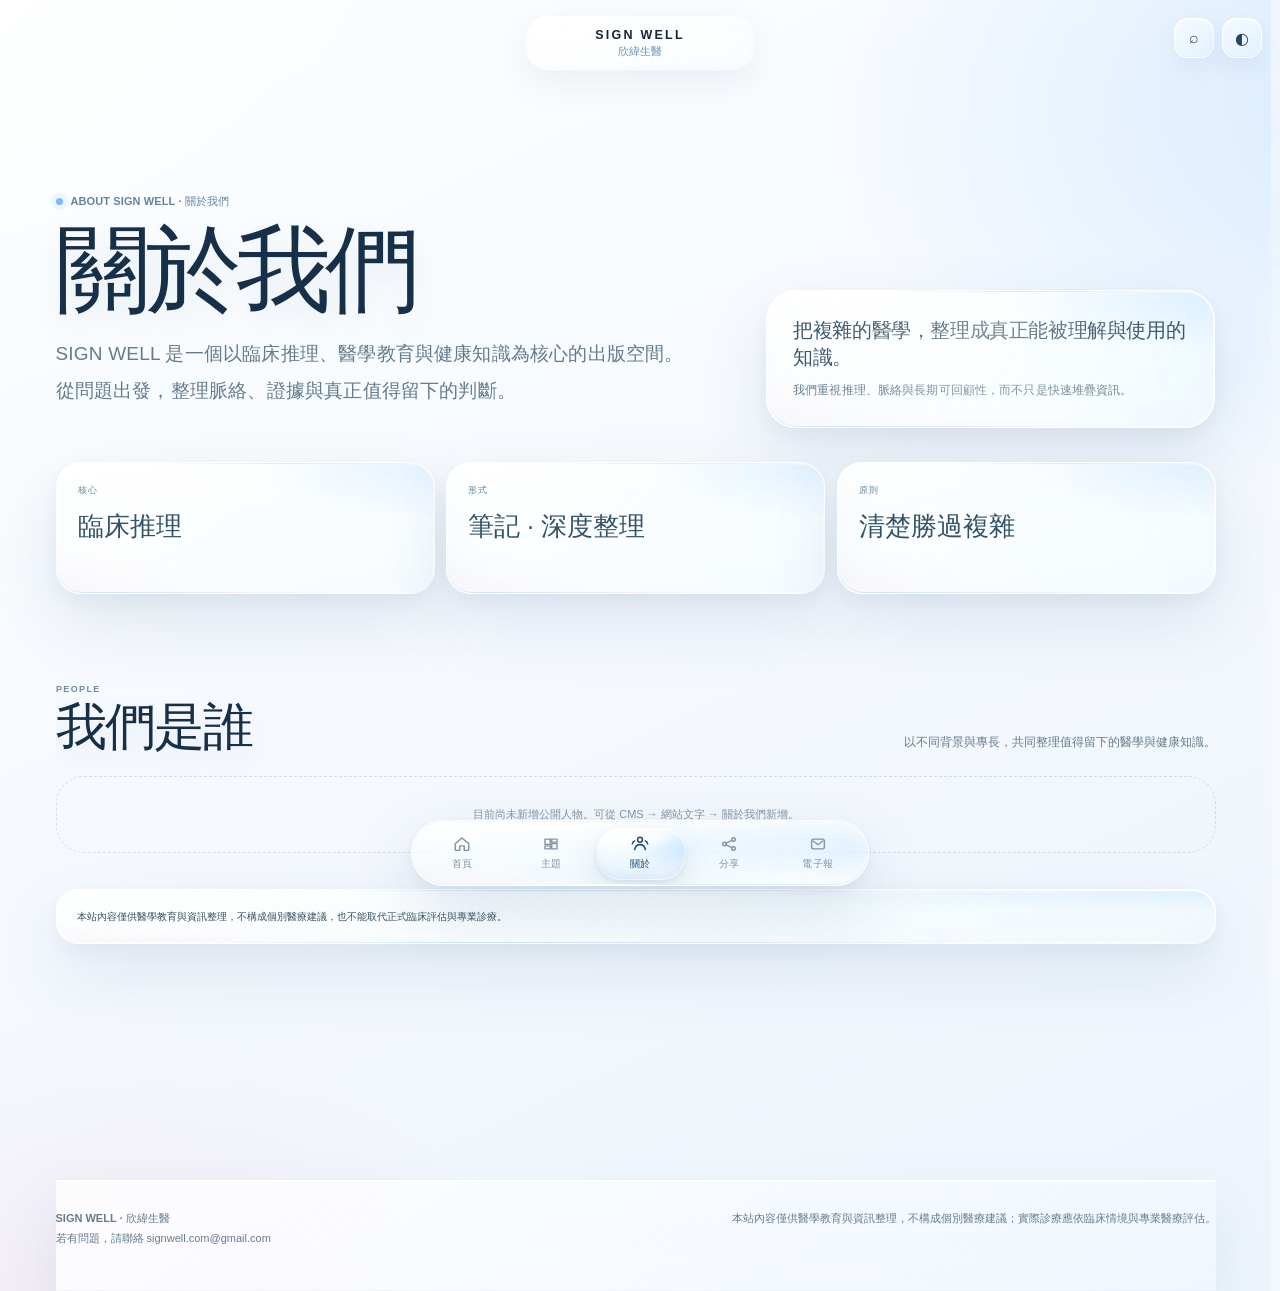
==== about.html @ a831c359 "Add files via upload" ====
<!doctype html>
<html lang="zh-Hant">
<head>
<meta charset="utf-8">
<meta name="viewport" content="width=device-width,initial-scale=1,viewport-fit=cover">
<meta name="theme-color" content="#f5f8fb" id="themeColorMeta">
<meta name="color-scheme" content="light dark">
<meta name="description" content="SIGN WELL · 欣緯生醫 — 臨床筆記、主題探討與醫學知識整理。">
<meta property="og:type" content="website">
<meta property="og:site_name" content="SIGN WELL · 欣緯生醫">
<meta property="og:title" content="SIGN WELL · 欣緯生醫">
<meta property="og:description" content="臨床筆記、醫學推理，以及值得留下的知識。">
<meta name="twitter:card" content="summary_large_image">
<link rel="preconnect" href="https://raw.githubusercontent.com" crossorigin>
<link rel="preconnect" href="https://script.google.com">
<title>關於我們 · SIGN WELL</title>
<style>
/* ============================================================
   SIGN WELL · 欣緯生醫
   Liquid-glass UI system
   ============================================================ */

@property --rim{syntax:'<angle>';inherits:true;initial-value:140deg}

:root{
  /* palette */
  --sky:#77b9f6; --sky-deep:#4f97dd; --sky2:#b9ddff; --sky3:#e9f6ff;
  --ink:#17212d; --muted:#6f7f91; --bg:#edf6fc;

  /* glass system */
  --glass-tint-a:rgba(255,255,255,.62);
  --glass-tint-b:rgba(240,250,255,.26);
  --glass-rim:rgba(255,255,255,.92);
  --glass-rim-soft:rgba(255,255,255,.34);
  --glass-blur:30px;
  --glass-sat:180%;
  --glass-inner:inset 0 1px 0 rgba(255,255,255,.96), inset 0 -1px 0 rgba(82,131,171,.07);
  --shadow-soft:0 2px 8px rgba(60,94,128,.05);
  --shadow-lift:0 30px 84px rgba(72,123,165,.16), 0 8px 26px rgba(60,94,128,.07);
  --shadow-hover:0 44px 104px rgba(58,108,150,.20), 0 10px 30px rgba(60,94,128,.10);

  /* motion */
  --ease:cubic-bezier(.16,1,.3,1);
  --ease-spring:cubic-bezier(.34,1.56,.64,1);
  --ease-soft:cubic-bezier(.4,0,.2,1);

  --rail-x:max(12px,env(safe-area-inset-left));
  --radius-xl:36px; --radius-lg:28px; --radius-md:20px;
}

*{box-sizing:border-box}
html{scroll-behavior:smooth;-webkit-text-size-adjust:100%}
body{
  margin:0;min-height:100%;
  font-family:-apple-system,BlinkMacSystemFont,"SF Pro Display","SF Pro Text","PingFang TC","Noto Sans TC",sans-serif;
  color:var(--ink);
  background:
    radial-gradient(1200px 700px at 12% -8%, rgba(255,255,255,.85), transparent 60%),
    linear-gradient(155deg,#f9fcff 0%,#edf6fc 46%,#e5f0f8 100%);
  background-attachment:fixed;
  overflow-x:hidden;-webkit-tap-highlight-color:transparent;
  text-rendering:optimizeLegibility;
}
button,input{font:inherit}
button{color:inherit;overflow:hidden}
::selection{background:rgba(119,185,246,.30);color:#0f2233}
:focus-visible{outline:2px solid var(--sky-deep);outline-offset:3px;border-radius:10px}

/* slim scrollbar */
*::-webkit-scrollbar{width:9px;height:9px}
*::-webkit-scrollbar-thumb{background:rgba(110,158,196,.32);border-radius:99px;border:2px solid transparent;background-clip:content-box}
*::-webkit-scrollbar-thumb:hover{background:rgba(94,146,190,.55);background-clip:content-box}
*::-webkit-scrollbar-track{background:transparent}

/* ---------- ambient background ---------- */
.ambient{position:fixed;inset:-22%;z-index:-3;pointer-events:none;filter:blur(76px) saturate(135%);opacity:.9;will-change:transform}
.orb{position:absolute;border-radius:50%;will-change:transform}
.orb.a{width:44vmax;height:44vmax;left:0;top:2%;background:radial-gradient(circle,rgba(101,181,252,.36),transparent 67%);animation:floatA 24s ease-in-out infinite alternate}
.orb.b{width:36vmax;height:36vmax;right:4%;top:16%;background:radial-gradient(circle,rgba(195,225,255,.58),transparent 67%);animation:floatB 30s ease-in-out infinite alternate}
.orb.c{width:48vmax;height:48vmax;left:22%;bottom:-16%;background:radial-gradient(circle,rgba(167,228,226,.30),transparent 66%);animation:floatC 34s ease-in-out infinite alternate}
.orb.d{width:28vmax;height:28vmax;right:16%;bottom:6%;background:radial-gradient(circle,rgba(148,196,255,.24),transparent 68%);animation:floatB 27s ease-in-out infinite alternate-reverse}
@keyframes floatA{to{transform:translate(7%,6%) scale(1.12)}}
@keyframes floatB{to{transform:translate(-7%,-5%) scale(.94)}}
@keyframes floatC{to{transform:translate(-7%,-5%) scale(1.11)}}

.grain{position:fixed;inset:0;z-index:-2;pointer-events:none;opacity:.2;
  background-image:radial-gradient(rgba(35,71,101,.11) .45px,transparent .55px);background-size:18px 18px;
  -webkit-mask-image:linear-gradient(#000,transparent 82%);mask-image:linear-gradient(#000,transparent 82%)}

/* cursor spotlight (fine pointers only) */
.cursor-glow{position:fixed;top:0;left:0;width:340px;height:340px;margin:-170px 0 0 -170px;z-index:-1;pointer-events:none;
  border-radius:50%;opacity:0;transition:opacity .5s ease;
  background:radial-gradient(circle,rgba(146,203,255,.34),rgba(146,203,255,.10) 42%,transparent 68%);
  filter:blur(14px);will-change:transform}
body.has-pointer .cursor-glow{opacity:1}

/* ---------- the glass material ---------- */
.glass{
  position:relative;
  background:linear-gradient(145deg,var(--glass-tint-a),var(--glass-tint-b));
  box-shadow:var(--glass-inner),var(--shadow-lift);
  backdrop-filter:blur(var(--glass-blur)) saturate(var(--glass-sat));
  -webkit-backdrop-filter:blur(var(--glass-blur)) saturate(var(--glass-sat));
  isolation:isolate;
}
/* refractive rim: a gradient border drawn with mask-composite */
.glass::before{
  content:"";position:absolute;inset:0;border-radius:inherit;padding:1px;pointer-events:none;z-index:2;
  background:linear-gradient(150deg,var(--glass-rim) 0%,var(--glass-rim-soft) 32%,rgba(255,255,255,.18) 55%,var(--glass-rim) 100%);
  -webkit-mask:linear-gradient(#000 0 0) content-box,linear-gradient(#000 0 0);
  -webkit-mask-composite:xor;mask:linear-gradient(#000 0 0) content-box,linear-gradient(#000 0 0);mask-composite:exclude;
}
@supports not ((backdrop-filter:blur(1px)) or (-webkit-backdrop-filter:blur(1px))){
  .glass{background:linear-gradient(145deg,rgba(255,255,255,.9),rgba(240,249,255,.82))}
}

/* light that follows the pointer across a card */
.lightcard::after{
  content:"";position:absolute;inset:0;border-radius:inherit;pointer-events:none;z-index:1;
  background:radial-gradient(420px circle at var(--px,50%) var(--py,20%),rgba(255,255,255,.78),rgba(255,255,255,.10) 42%,transparent 62%);
  opacity:.5;transition:opacity .35s ease;mix-blend-mode:screen;
}
.lightcard:hover::after{opacity:.85}

/* diagonal sheen sweep on hover */
.sheen{overflow:hidden}
.sheen > .sheen-layer{
  content:"";position:absolute;inset:-40% -60%;z-index:1;pointer-events:none;
  background:linear-gradient(78deg,transparent 38%,rgba(255,255,255,.55) 50%,transparent 62%);
  transform:translateX(-120%) rotate(2deg);opacity:0;
}
.sheen:hover > .sheen-layer{animation:sweep .95s var(--ease) forwards}
@keyframes sweep{0%{transform:translateX(-120%) rotate(2deg);opacity:0}18%{opacity:.9}100%{transform:translateX(120%) rotate(2deg);opacity:0}}

/* ---------- reading progress ---------- */
#readingProgress{position:fixed;top:0;left:0;height:3px;width:100%;transform:scaleX(0);transform-origin:0 50%;
  background:linear-gradient(90deg,#68b5f4,#9fd1ff 55%,#b8e4de);z-index:200;
  box-shadow:0 0 16px rgba(100,180,246,.6);will-change:transform}

/* ---------- page slider · iOS liquid glass ---------- */
.pager{
  position:fixed;left:var(--rail-x);top:50%;transform:translateY(-50%);z-index:120;
  width:68px;height:236px;border-radius:34px;padding:10px 7px;
  touch-action:none;user-select:none;isolation:isolate;cursor:grab;
  background:linear-gradient(152deg,rgba(255,255,255,.20),rgba(255,255,255,.05) 46%,rgba(255,255,255,.14));
  backdrop-filter:blur(26px) saturate(195%) brightness(1.07);
  -webkit-backdrop-filter:blur(26px) saturate(195%) brightness(1.07);
  box-shadow:
    0 28px 62px rgba(56,105,145,.20),
    0 3px 12px rgba(56,105,145,.09),
    inset 0 1px 1px rgba(255,255,255,.72),
    inset 0 -1px 1px rgba(255,255,255,.30);
  transition:box-shadow .4s var(--ease),background .4s var(--ease);
}
.pager.grabbing{cursor:grabbing;box-shadow:0 34px 74px rgba(56,105,145,.26),inset 0 1px 1px rgba(255,255,255,.8)}
/* edge lensing — the bright refracted rim that shifts around the shape */
.pager::before{
  content:"";position:absolute;inset:0;border-radius:inherit;padding:1.3px;pointer-events:none;z-index:5;
  background:conic-gradient(from var(--rim,140deg) at 50% 50%,
    rgba(255,255,255,.96),rgba(255,255,255,.16) 21%,rgba(255,255,255,.88) 47%,
    rgba(255,255,255,.12) 71%,rgba(255,255,255,.96));
  -webkit-mask:linear-gradient(#000 0 0) content-box,linear-gradient(#000 0 0);-webkit-mask-composite:xor;
  mask:linear-gradient(#000 0 0) content-box,linear-gradient(#000 0 0);mask-composite:exclude;
}
/* inner refraction: light pooling just inside the glass wall */
.pager::after{
  content:"";position:absolute;inset:1px;border-radius:inherit;pointer-events:none;z-index:4;
  box-shadow:inset 0 0 14px 2px rgba(255,255,255,.34),inset 0 0 0 1px rgba(255,255,255,.16);
}

/* the liquid thumb — a lens, not a solid pill */
.pager-thumb{
  position:absolute;z-index:2;left:0;top:0;pointer-events:none;border-radius:27px;
  transform-origin:50% 50%;will-change:transform;
  background:linear-gradient(158deg,rgba(255,255,255,.66),rgba(255,255,255,.20) 54%,rgba(255,255,255,.44));
  backdrop-filter:blur(3px) saturate(215%) brightness(1.18);
  -webkit-backdrop-filter:blur(3px) saturate(215%) brightness(1.18);
  box-shadow:
    inset 0 1px 1px rgba(255,255,255,.96),
    inset 0 -12px 20px -12px rgba(88,150,202,.55),
    0 12px 24px rgba(56,110,155,.22),
    0 1px 3px rgba(56,110,155,.16);
}
.pager-thumb::before{
  content:"";position:absolute;inset:0;border-radius:inherit;padding:1px;
  background:linear-gradient(160deg,rgba(255,255,255,1),rgba(255,255,255,.30) 44%,rgba(255,255,255,.86));
  -webkit-mask:linear-gradient(#000 0 0) content-box,linear-gradient(#000 0 0);-webkit-mask-composite:xor;
  mask:linear-gradient(#000 0 0) content-box,linear-gradient(#000 0 0);mask-composite:exclude;
}
/* specular streak that slides as the thumb accelerates */
.thumb-spec{
  position:absolute;left:14%;right:14%;top:6px;height:9px;border-radius:99px;
  background:linear-gradient(90deg,transparent,rgba(255,255,255,.98),transparent);
  filter:blur(1.5px);opacity:.92;transform:translateY(var(--spec,0px))
}

.pager-items{position:relative;z-index:3;height:100%;display:grid;grid-template-rows:repeat(3,1fr)}
.nav-item{
  border:0;background:transparent;display:flex;flex-direction:column;align-items:center;justify-content:center;gap:4px;
  color:#8394a5;font-size:10px;font-weight:720;letter-spacing:.03em;min-height:64px;cursor:grab;
  pointer-events:none;border-radius:26px;
  transition:color .3s ease,transform .45s var(--ease-spring),opacity .3s ease;
}
.nav-item svg{width:18px;height:18px;stroke:currentColor;fill:none;stroke-width:1.9;stroke-linecap:round;stroke-linejoin:round;
  transition:transform .5s var(--ease-spring)}
.nav-item.active{color:#20506f}
.nav-item.active svg{transform:translateY(-1px) scale(1.1)}
.pager.grabbing .nav-item:not(.active){opacity:.62}

/* ---------- top chrome ---------- */
.brand-top{position:fixed;top:max(18px,env(safe-area-inset-top));left:max(96px,calc(env(safe-area-inset-left) + 96px));z-index:80;
  display:flex;align-items:center;gap:10px;cursor:pointer;padding:5px 12px 5px 5px;border-radius:19px;overflow:hidden;
  transition:background .4s var(--ease-soft),box-shadow .4s var(--ease-soft),transform .4s var(--ease)}
.brand-top:hover{transform:translateY(-1px)}
body.is-scrolled .brand-top{background:rgba(255,255,255,.42);box-shadow:0 10px 30px rgba(63,110,148,.10);
  backdrop-filter:blur(20px) saturate(160%);-webkit-backdrop-filter:blur(20px) saturate(160%)}
.brand-mark{width:38px;height:38px;border-radius:14px;display:grid;place-items:center;font-weight:800;
  background:linear-gradient(150deg,rgba(255,255,255,.9),rgba(214,238,255,.62));border:1px solid rgba(255,255,255,.92);
  box-shadow:inset 0 1px 0 #fff,0 10px 28px rgba(62,111,151,.14);backdrop-filter:blur(18px);
  transition:transform .5s var(--ease-spring)}
.brand-top:hover .brand-mark{transform:rotate(-6deg) scale(1.06)}
.brand-copy strong{display:block;font-size:12px;letter-spacing:.16em}
.brand-copy span{display:block;font-size:10px;color:var(--muted);margin-top:2px}

.top-actions{position:fixed;right:max(18px,env(safe-area-inset-right));top:max(18px,env(safe-area-inset-top));z-index:80;display:flex;gap:8px}
.iconbtn{width:40px;height:40px;border-radius:14px;border:1px solid rgba(255,255,255,.88);
  background:linear-gradient(150deg,rgba(255,255,255,.66),rgba(238,249,255,.4));
  box-shadow:inset 0 1px 0 rgba(255,255,255,.9),0 10px 26px rgba(63,110,148,.1);
  backdrop-filter:blur(20px) saturate(165%);-webkit-backdrop-filter:blur(20px) saturate(165%);
  cursor:pointer;display:grid;place-items:center;position:relative;overflow:hidden;
  transition:transform .4s var(--ease-spring),box-shadow .3s ease,background .3s ease}
.iconbtn:hover{transform:translateY(-2px);box-shadow:inset 0 1px 0 #fff,0 16px 34px rgba(63,110,148,.18)}
.iconbtn:active{transform:scale(.9)}

/* ---------- layout ---------- */
#app{min-height:100dvh;padding-left:100px;padding-right:28px;
  padding-top:max(86px,calc(env(safe-area-inset-top) + 72px));
  padding-bottom:max(48px,calc(env(safe-area-inset-bottom) + 32px));
  transition:opacity .16s ease,transform .18s var(--ease)}
#app.page-in-fast{animation:pageInFast .18s var(--ease) both}
@keyframes pageInFast{from{opacity:.72;transform:translateY(5px)}to{opacity:1;transform:none}}

.shell{width:min(1160px,100%);margin:0 auto}

/* ---------- hero ---------- */
.hero{min-height:calc(100dvh - 120px);display:grid;grid-template-columns:minmax(0,1.25fr) minmax(280px,.75fr);gap:52px;align-items:center}
.eyebrow{display:flex;align-items:center;gap:8px;font-size:11px;font-weight:760;letter-spacing:.14em;color:#5f8fb8}
.eyebrow i{width:7px;height:7px;border-radius:50%;background:var(--sky);box-shadow:0 0 0 5px rgba(119,185,246,.12);
  animation:pulseDot 2.8s ease-in-out infinite}
@keyframes pulseDot{50%{box-shadow:0 0 0 9px rgba(119,185,246,.05)}}
h1{font-size:clamp(44px,7vw,92px);line-height:.98;letter-spacing:-.06em;margin:18px 0 20px;font-weight:760}
.hero h1{background:linear-gradient(105deg,#13202c 12%,#2f5f86 44%,#13202c 78%);background-size:220% 100%;
  -webkit-background-clip:text;background-clip:text;color:transparent;animation:titleSheen 7s ease-in-out 1.1s infinite}
@keyframes titleSheen{0%,72%{background-position:120% 0}100%{background-position:-40% 0}}
.hero-sub{max-width:680px;color:var(--muted);font-size:clamp(15px,1.65vw,19px);line-height:1.85}

.hero-card{border-radius:var(--radius-xl);padding:30px;position:relative;overflow:hidden;
  transform:perspective(1000px) rotateX(var(--rx,0deg)) rotateY(var(--ry,0deg));
  transition:transform .3s var(--ease),box-shadow .4s ease}
.hero-card b{font-size:22px;line-height:1.4;position:relative;z-index:3}
.hero-card p{color:var(--muted);line-height:1.8;position:relative;z-index:3}
.hero-card .tiny{font-size:11px;color:#7294b1;margin-top:22px;position:relative;z-index:3}

.scroll-cue{display:inline-flex;align-items:center;gap:10px;margin-top:26px;color:#6d8192;font-size:12px;text-decoration:none;
  padding:6px 14px 6px 6px;border-radius:99px;transition:background .3s ease,transform .4s var(--ease)}
.scroll-cue:hover{background:rgba(255,255,255,.5);transform:translateY(2px)}
.scroll-cue i{width:22px;height:34px;border:1px solid rgba(87,125,157,.28);border-radius:12px;position:relative;flex:none}
.scroll-cue i::after{content:"";position:absolute;top:7px;left:50%;width:4px;height:7px;border-radius:99px;background:#77b9f6;
  transform:translateX(-50%);animation:scrollDot 1.8s ease-in-out infinite}
@keyframes scrollDot{50%{transform:translate(-50%,9px);opacity:.35}}

/* ---------- sections & cards ---------- */
.section{padding:44px 0 26px;scroll-margin-top:80px}
.section-head{display:flex;justify-content:space-between;gap:20px;align-items:end;margin-bottom:22px}
.section-head p{margin:0;color:#8290a0;font-size:12px}
.section-head h2{margin:5px 0 0;font-size:clamp(28px,4vw,44px);letter-spacing:-.04em}
.article-grid{display:grid;grid-template-columns:repeat(3,minmax(0,1fr));gap:16px}

.article-card{position:relative;overflow:hidden;border-radius:var(--radius-lg);padding:16px;min-height:320px;cursor:pointer;
  content-visibility:auto;contain-intrinsic-size:320px;
  transform:perspective(1000px) rotateX(var(--rx,0deg)) rotateY(var(--ry,0deg)) translateY(var(--lift,0));
  transition:transform .32s var(--ease),box-shadow .34s ease}
.article-card:hover{--lift:-5px;box-shadow:var(--glass-inner),var(--shadow-hover)}
.article-card > *{position:relative;z-index:3}
.card-cover{height:155px;border-radius:18px;overflow:hidden;margin-bottom:16px;background:linear-gradient(135deg,#dceefd,#f7fbff)}
.card-cover img{width:100%;height:100%;object-fit:cover;transition:transform .7s var(--ease);will-change:transform}
.article-card:hover .card-cover img{transform:scale(1.06)}
.kicker{font-size:10px;color:#6791b1;font-weight:760;letter-spacing:.08em}
.article-card h3{font-size:20px;line-height:1.35;margin:9px 0 8px;letter-spacing:-.025em}
.article-card p{color:var(--muted);font-size:13px;line-height:1.7}
.meta{display:flex;gap:10px;flex-wrap:wrap;color:#91a0ad;font-size:10px;margin-top:15px}
.empty{padding:32px;color:var(--muted);border:1px dashed rgba(86,125,155,.24);border-radius:var(--radius-md);text-align:center;line-height:1.8}

/* skeletons while content loads */
.skeleton{border-radius:var(--radius-lg);min-height:320px;position:relative;overflow:hidden;
  background:linear-gradient(145deg,rgba(255,255,255,.5),rgba(240,249,255,.3));border:1px solid rgba(255,255,255,.6)}
.skeleton::after{content:"";position:absolute;inset:0;transform:translateX(-100%);
  background:linear-gradient(100deg,transparent 22%,rgba(255,255,255,.62) 50%,transparent 78%);animation:shimmer 1.6s infinite}
@keyframes shimmer{to{transform:translateX(100%)}}
.skeleton .sk-bar{position:absolute;left:16px;border-radius:10px;background:rgba(122,166,201,.14)}
.skeleton .sk-cover{position:absolute;left:16px;right:16px;top:16px;height:155px;border-radius:18px;background:rgba(122,166,201,.13)}
.skeleton .sk-1{top:196px;width:44%;height:11px}
.skeleton .sk-2{top:220px;width:78%;height:17px}
.skeleton .sk-3{top:252px;width:90%;height:11px}
.skeleton .sk-4{top:272px;width:64%;height:11px}
.skeleton.sk-topic{min-height:210px;border-radius:var(--radius-lg)}
.skeleton.sk-topic .sk-1{top:26px;width:38%}
.skeleton.sk-topic .sk-2{top:76px;width:62%;height:22px}
.skeleton.sk-topic .sk-3{top:118px;width:84%}
.skeleton.sk-line{min-height:0;border-radius:12px}

/* ---------- topics ---------- */
.page-hero{padding:44px 0 36px}
.page-hero h1{font-size:clamp(42px,6vw,76px)}
.page-hero p{max-width:720px;color:var(--muted);font-size:16px;line-height:1.8}
.topic-grid{display:grid;grid-template-columns:repeat(3,minmax(0,1fr));gap:16px}
.topic-card{position:relative;border-radius:var(--radius-lg);padding:24px;min-height:210px;cursor:pointer;overflow:hidden;
  transition:transform .34s var(--ease),box-shadow .34s ease}
.topic-card > *{position:relative;z-index:3}
.topic-card:hover{transform:translateY(-5px);box-shadow:var(--glass-inner),var(--shadow-hover)}
.topic-no{font-size:11px;color:#79a2c0}
.topic-card h3{margin:35px 0 8px;font-size:24px;letter-spacing:-.02em}
.topic-card p{color:var(--muted);line-height:1.75;font-size:13px}
.topic-count{margin-top:18px;font-size:11px;color:#648eb0;display:inline-flex;align-items:center;gap:6px;
  transition:gap .3s var(--ease),color .3s ease}
.topic-card:hover .topic-count{gap:11px;color:#3d7aa8}
.topic-detail-head{display:flex;align-items:flex-end;justify-content:space-between;gap:20px;margin-bottom:24px}
.backlink{border:0;background:transparent;color:#6687a2;cursor:pointer;padding:6px 12px 6px 0;border-radius:12px;
  transition:transform .3s var(--ease),color .3s ease}
.backlink:hover{color:#37627f;transform:translateX(-3px)}

/* ---------- share ---------- */
.share-wrap{min-height:calc(100dvh - 130px);display:grid;place-items:center}
.share-card{width:min(760px,100%);border-radius:var(--radius-xl);padding:34px;position:relative;overflow:hidden;
  transform:perspective(1100px) rotateX(var(--rx,0deg)) rotateY(var(--ry,0deg));transition:transform .3s var(--ease)}
.share-grid{display:grid;grid-template-columns:1.2fr .8fr;gap:28px;align-items:center;position:relative;z-index:3}
.share-card h1{font-size:clamp(38px,5vw,62px);margin:14px 0;letter-spacing:-.05em}
.share-card p{color:var(--muted);line-height:1.8}
.share-url{display:flex;gap:8px;align-items:center;margin-top:22px}
.share-url input{flex:1;min-width:0;height:48px;border-radius:15px;border:1px solid rgba(101,143,177,.16);
  background:rgba(255,255,255,.6);padding:0 14px;color:#466175;outline:none;
  transition:box-shadow .25s ease,border-color .25s ease}
.share-url input:focus{border-color:rgba(119,185,246,.55);box-shadow:0 0 0 4px rgba(119,185,246,.12)}
.primarybtn,.softbtn{height:48px;border-radius:15px;border:1px solid rgba(255,255,255,.86);padding:0 18px;font-weight:700;cursor:pointer;
  position:relative;overflow:hidden;transition:transform .4s var(--ease-spring),box-shadow .3s ease,filter .3s ease}
.primarybtn{background:linear-gradient(150deg,#27425c,#18293a);color:#fff;border-color:rgba(255,255,255,.18);
  box-shadow:0 12px 28px rgba(30,61,86,.24)}
.primarybtn:hover{transform:translateY(-2px);box-shadow:0 18px 38px rgba(30,61,86,.3)}
.softbtn{background:rgba(255,255,255,.6);backdrop-filter:blur(16px);-webkit-backdrop-filter:blur(16px)}
.softbtn:hover{transform:translateY(-2px);box-shadow:0 14px 30px rgba(63,110,148,.14)}
.primarybtn:active,.softbtn:active{transform:scale(.96)}
.share-actions{display:flex;gap:8px;margin-top:10px;flex-wrap:wrap}
.qr-box{width:230px;height:230px;margin:auto;border-radius:30px;padding:18px;background:rgba(255,255,255,.84);
  display:grid;place-items:center;box-shadow:inset 0 1px 0 #fff,0 20px 44px rgba(70,115,150,.16);
  transition:transform .5s var(--ease-spring)}
.qr-box:hover{transform:scale(1.03) rotate(-1deg)}
.qr-box img,.qr-box canvas{max-width:100%;height:auto!important;border-radius:8px}
.qr-fallback{font-size:12px;color:var(--muted);text-align:center;line-height:1.7}

/* ---------- article ---------- */
.article-view{width:min(980px,100%);margin:0 auto}
.article-top{padding:36px 0 28px}
.article-top h1{font-size:clamp(40px,6vw,72px);margin:14px 0;letter-spacing:-.05em}
.article-meta,.article-actions{display:flex;gap:12px;flex-wrap:wrap;color:#82909c;font-size:11px;align-items:center}
.article-actions{margin-top:18px}
.pillbtn{height:38px;padding:0 16px;border-radius:999px;border:1px solid rgba(255,255,255,.84);
  background:rgba(255,255,255,.58);backdrop-filter:blur(16px);-webkit-backdrop-filter:blur(16px);cursor:pointer;
  position:relative;overflow:hidden;transition:transform .4s var(--ease-spring),box-shadow .3s ease}
.pillbtn:hover{transform:translateY(-2px);box-shadow:0 12px 26px rgba(63,110,148,.14)}
.pillbtn:active{transform:scale(.94)}
.article-cover{border-radius:30px;overflow:hidden;max-height:540px;margin:10px 0 30px;box-shadow:var(--shadow-lift)}
.article-cover img{width:100%;height:100%;object-fit:cover;display:block}
.article-layout{display:grid;grid-template-columns:minmax(0,720px) 200px;gap:42px;justify-content:center}
.article-body{font-size:17px;line-height:1.95;max-width:72ch}
.article-body h2{font-size:30px;margin:48px 0 14px;scroll-margin-top:100px;letter-spacing:-.03em}
.article-body h3{font-size:23px;margin-top:34px;letter-spacing:-.02em}.article-body h4{font-size:18px;font-weight:760;margin:28px 0 10px;letter-spacing:-.01em;scroll-margin-top:100px}
.article-body p{margin:16px 0}
.article-body a{color:#2e6f9f;text-decoration:none;border-bottom:1px solid rgba(46,111,159,.3);transition:border-color .25s ease}
.article-body a:hover{border-color:#2e6f9f}
.article-body img{max-width:100%;height:auto;border-radius:20px;box-shadow:var(--shadow-soft)}
.article-body ul,.article-body ol{padding-left:22px}
.article-body li{margin:8px 0}
.article-body hr{border:0;height:1px;background:linear-gradient(90deg,transparent,rgba(87,126,157,.3),transparent);margin:40px 0}
.article-body table{width:100%;border-collapse:collapse;font-size:14px;margin:24px 0;
  background:rgba(255,255,255,.46);border-radius:16px;overflow:hidden;backdrop-filter:blur(12px)}
.article-body th,.article-body td{padding:11px 14px;text-align:left;border-bottom:1px solid rgba(87,126,157,.12)}
.article-body th{background:rgba(255,255,255,.5);font-weight:700;font-size:13px}
.article-body code{background:rgba(255,255,255,.6);padding:2px 6px;border-radius:7px;font-size:.9em;
  font-family:ui-monospace,SFMono-Regular,Menlo,monospace}
.article-body pre{background:rgba(255,255,255,.55);padding:16px;border-radius:16px;overflow:auto;
  border:1px solid rgba(255,255,255,.7);backdrop-filter:blur(12px)}
.article-body blockquote{margin:24px 0;padding:16px 20px;border-left:3px solid #83bdf0;
  background:rgba(255,255,255,.5);border-radius:0 16px 16px 0;backdrop-filter:blur(12px);color:#3f5568}
.toc{position:sticky;top:100px;align-self:start}
.toc-title{font-size:11px;color:#7890a4;margin-bottom:9px}
.toc button{display:block;width:100%;text-align:left;border:0;background:transparent;color:#8290a0;font-size:11px;
  padding:7px 10px;cursor:pointer;border-radius:10px;line-height:1.5;position:relative;
  transition:color .25s ease,background .25s ease,padding-left .3s var(--ease)}
.toc button:hover{background:rgba(255,255,255,.5);color:#4a6a85}
.toc button.active{color:#2f5a7a;font-weight:700;background:rgba(255,255,255,.62);padding-left:16px}
.toc button.active::before{content:"";position:absolute;left:6px;top:50%;width:3px;height:14px;margin-top:-7px;
  border-radius:99px;background:var(--sky)}

.footer{width:min(1160px,calc(100% - 128px));margin:50px auto 0;padding:28px 0 42px;color:#82909c;font-size:11px;
  display:flex;justify-content:space-between;gap:20px;border-top:1px solid rgba(87,126,157,.14);line-height:1.8}

/* ---------- back to top ---------- */
.totop{position:fixed;right:max(18px,env(safe-area-inset-right));bottom:max(20px,calc(env(safe-area-inset-bottom) + 14px));
  z-index:90;width:44px;height:44px;border-radius:16px;border:1px solid rgba(255,255,255,.88);cursor:pointer;
  background:linear-gradient(150deg,rgba(255,255,255,.68),rgba(238,249,255,.42));
  backdrop-filter:blur(20px) saturate(165%);-webkit-backdrop-filter:blur(20px) saturate(165%);
  box-shadow:inset 0 1px 0 #fff,0 14px 32px rgba(63,110,148,.16);
  display:grid;place-items:center;color:#5c82a1;font-size:17px;
  opacity:0;transform:translateY(14px) scale(.9);pointer-events:none;
  transition:opacity .35s ease,transform .45s var(--ease-spring)}
.totop.show{opacity:1;transform:none;pointer-events:auto}
.totop:hover{transform:translateY(-3px)}
.totop:active{transform:scale(.9)}

/* ---------- search palette ---------- */
.overlay{position:fixed;inset:0;z-index:300;background:rgba(217,236,249,.46);
  backdrop-filter:blur(26px) saturate(150%);-webkit-backdrop-filter:blur(26px) saturate(150%);
  display:flex;align-items:flex-start;justify-content:center;padding:9vh 16px 24px;
  opacity:0;visibility:hidden;pointer-events:none;transition:opacity .28s ease,visibility 0s linear .28s}
.overlay.show{opacity:1;visibility:visible;pointer-events:auto;transition-delay:0s}
.searchbox{width:min(760px,100%);max-height:min(78dvh,760px);border-radius:32px;padding:0;overflow:hidden;
  transform:translateY(-14px) scale(.97);filter:blur(6px);
  transition:transform .42s var(--ease-spring),filter .32s ease;
  background:linear-gradient(145deg,rgba(255,255,255,.8),rgba(239,249,255,.56));
  box-shadow:inset 0 1px 0 rgba(255,255,255,.98),0 40px 110px rgba(58,101,136,.26)}
.overlay.show .searchbox{transform:none;filter:none}
.search-head{display:flex;align-items:center;justify-content:space-between;padding:18px 18px 10px}
.search-title strong{display:block;font-size:13px;letter-spacing:.02em}
.search-title span{display:block;margin-top:3px;font-size:10px;color:#8798a7}
.search-kbd{display:inline-flex;align-items:center;gap:4px;font-size:10px;color:#7890a4}
.search-kbd kbd{padding:4px 7px;border:1px solid rgba(91,132,165,.16);border-bottom-color:rgba(91,132,165,.28);
  border-radius:8px;background:rgba(255,255,255,.66);box-shadow:inset 0 1px 0 #fff}
.search-input{margin:0 14px 12px;min-height:58px;border-radius:20px;display:flex;align-items:center;gap:9px;padding:0 8px 0 16px;
  background:rgba(255,255,255,.6);border:1px solid rgba(255,255,255,.92);
  box-shadow:inset 0 1px 0 #fff,0 8px 26px rgba(75,122,158,.08);transition:box-shadow .24s ease,border-color .24s ease}
.search-input:focus-within{border-color:rgba(119,185,246,.5);
  box-shadow:inset 0 1px 0 #fff,0 0 0 4px rgba(119,185,246,.12),0 14px 34px rgba(75,122,158,.14)}
.search-glyph{width:22px;height:22px;display:grid;place-items:center;color:#7094b1;font-size:21px;line-height:1}
.search-input input{flex:1;height:56px;min-width:0;border:0;background:transparent;padding:0;font-size:17px;outline:none;color:var(--ink)}
.search-input input::placeholder{color:#9aa8b5}
.search-close{flex:none}
.search-meta{display:flex;align-items:center;justify-content:space-between;padding:0 18px 9px;color:#8b9aa7;font-size:10px}
.search-meta b{font-weight:720;color:#6989a3}
.search-results{padding:0 10px 12px;overflow:auto;max-height:calc(min(78dvh,760px) - 164px);overscroll-behavior:contain;scroll-behavior:smooth}
.search-section-label{padding:10px 9px 7px;font-size:10px;color:#8ba1b2;letter-spacing:.09em;font-weight:760}
.search-result{display:grid;grid-template-columns:58px minmax(0,1fr) 24px;gap:12px;align-items:center;padding:10px;
  border-radius:19px;cursor:pointer;transition:background .2s ease,transform .26s var(--ease);
  animation:resultIn .4s var(--ease) both}
@keyframes resultIn{from{opacity:0;transform:translateY(7px)}to{opacity:1;transform:none}}
.search-result:hover,.search-result.active{background:rgba(255,255,255,.66);transform:translateX(3px)}
.search-result-cover{width:58px;height:58px;border-radius:15px;overflow:hidden;background:linear-gradient(135deg,#dceefd,#f8fcff);
  box-shadow:inset 0 0 0 1px rgba(85,129,164,.07)}
.search-result-cover img{width:100%;height:100%;object-fit:cover}
.search-result-cover.noimg{display:grid;place-items:center;color:#79a9cf;font-size:18px;font-weight:800}
.search-result-copy{min-width:0}
.search-result strong{display:block;white-space:nowrap;overflow:hidden;text-overflow:ellipsis;font-size:13px}
.search-result span{display:block;color:#8999a6;font-size:10px;margin-top:4px;white-space:nowrap;overflow:hidden;text-overflow:ellipsis}
.search-result-arrow{color:#7ea3bf;font-size:17px;transition:transform .3s var(--ease)}
.search-result:hover .search-result-arrow{transform:translateX(3px)}
.search-topic-result{grid-template-columns:42px minmax(0,1fr) 24px}
.search-topic-icon{width:42px;height:42px;border-radius:14px;display:grid;place-items:center;
  background:linear-gradient(145deg,rgba(195,227,252,.76),rgba(255,255,255,.64));color:#537d9e;font-size:16px}
.search-empty{margin:8px;padding:30px 18px;text-align:center;border:1px dashed rgba(86,125,155,.2);border-radius:20px;
  color:#8293a1;font-size:12px;line-height:1.8}
.search-foot{padding:10px 18px 14px;border-top:1px solid rgba(87,126,157,.1);display:flex;justify-content:space-between;
  gap:12px;font-size:9px;color:#98a5af}

/* ---------- toast ---------- */
.toast{position:fixed;z-index:500;left:50%;bottom:26px;transform:translate(-50%,18px) scale(.96);opacity:0;
  background:rgba(23,36,49,.84);color:#fff;padding:11px 18px;border-radius:999px;font-size:12px;
  backdrop-filter:blur(18px) saturate(160%);-webkit-backdrop-filter:blur(18px) saturate(160%);
  border:1px solid rgba(255,255,255,.14);box-shadow:0 18px 44px rgba(16,36,54,.3);
  transition:opacity .3s ease,transform .45s var(--ease-spring);pointer-events:none;max-width:min(88vw,420px);text-align:center}
.toast.show{opacity:1;transform:translate(-50%,0) scale(1)}

/* ---------- splash ---------- */
#welcomeSplash{position:fixed;inset:0;z-index:1000;display:grid;place-items:center;
  background:linear-gradient(155deg,#fafcfe,#eef4f9 48%,#e6eef6);
  transition:opacity .6s ease,filter .6s ease,visibility 0s linear .6s}
#welcomeSplash.out{opacity:0;filter:blur(10px);visibility:hidden;pointer-events:none}
.splash-word{text-align:center;font-size:clamp(45px,9vw,100px);font-family:Georgia,"Noto Serif TC",serif;font-weight:500;
  letter-spacing:-.04em;opacity:0;transform:translateY(12px) scale(.94);
  animation:originalIntro .8s var(--ease) forwards;filter:drop-shadow(0 18px 42px rgba(77,139,185,.14))}
.splash-word small{display:block;font:700 10px/1.4 -apple-system,BlinkMacSystemFont,sans-serif;letter-spacing:.24em;
  margin-top:14px;color:#7f8d9a;opacity:0;animation:originalIntro .7s var(--ease) .25s forwards}
@keyframes originalIntro{to{opacity:1;transform:none}}
.splash-line{position:absolute;bottom:24%;left:50%;width:0;height:1px;transform:translateX(-50%);
  background:linear-gradient(90deg,transparent,rgba(119,185,246,.65),transparent);animation:splashLine 1.1s var(--ease) .2s forwards}
@keyframes splashLine{to{width:min(260px,44vw)}}

/* ---------- micro-interactions ---------- */
.jelly{animation:jelly .6s var(--ease)}
@keyframes jelly{0%{transform:scale(1)}35%{transform:scale(.92,1.07)}68%{transform:scale(1.03,.97)}100%{transform:scale(1)}}
.ripple{position:absolute;border-radius:50%;pointer-events:none;z-index:5;transform:translate(-50%,-50%) scale(0);
  background:radial-gradient(circle,rgba(255,255,255,.75),rgba(255,255,255,0) 70%);
  animation:ripple .65s var(--ease) forwards;mix-blend-mode:screen}
@keyframes ripple{to{transform:translate(-50%,-50%) scale(1);opacity:0}}
.reveal{opacity:0;transform:translateY(18px) scale(.995);filter:blur(8px);
  transition:opacity .75s var(--ease),transform .75s var(--ease),filter .6s ease}
.reveal.in{opacity:1;transform:none;filter:none}

/* ---------- dark mode ---------- */
body.dark{
  --ink:#edf4fa;--muted:#94a6b5;--bg:#101820;
  --glass-tint-a:rgba(38,55,71,.62);--glass-tint-b:rgba(20,35,48,.4);
  --glass-rim:rgba(160,201,235,.3);--glass-rim-soft:rgba(160,201,235,.07);
  --glass-inner:inset 0 1px 0 rgba(255,255,255,.10), inset 0 -1px 0 rgba(0,0,0,.18);
  --shadow-lift:0 30px 80px rgba(0,0,0,.45),0 8px 24px rgba(0,0,0,.28);
  --shadow-hover:0 44px 104px rgba(0,0,0,.55),0 10px 30px rgba(0,0,0,.35);
  background:
    radial-gradient(1200px 700px at 12% -8%, rgba(66,106,140,.30), transparent 60%),
    linear-gradient(155deg,#0e151c,#16242f 52%,#111d26);
}
body.dark .hero h1{background:linear-gradient(105deg,#eaf3fa 12%,#8ec4ef 44%,#eaf3fa 78%);background-size:220% 100%;
  -webkit-background-clip:text;background-clip:text;color:transparent}
body.dark .pager{background:linear-gradient(152deg,rgba(150,196,232,.16),rgba(120,170,210,.04) 46%,rgba(150,196,232,.11));
  box-shadow:0 28px 62px rgba(0,0,0,.5),inset 0 1px 1px rgba(255,255,255,.18),inset 0 -1px 1px rgba(255,255,255,.07)}
body.dark .pager::before{background:conic-gradient(from var(--rim,140deg) at 50% 50%,rgba(186,222,252,.8),rgba(186,222,252,.1) 21%,rgba(186,222,252,.66) 47%,rgba(186,222,252,.07) 71%,rgba(186,222,252,.8))}
body.dark .pager::after{box-shadow:inset 0 0 14px 2px rgba(160,205,245,.12),inset 0 0 0 1px rgba(186,222,252,.1)}
body.dark .pager-thumb{background:linear-gradient(158deg,rgba(150,200,240,.30),rgba(90,140,185,.12) 54%,rgba(150,200,240,.22));
  box-shadow:inset 0 1px 1px rgba(255,255,255,.34),inset 0 -12px 20px -12px rgba(20,50,75,.6),0 12px 26px rgba(0,0,0,.4)}
body.dark .pager-thumb::before{background:linear-gradient(160deg,rgba(200,230,255,.85),rgba(200,230,255,.14) 44%,rgba(200,230,255,.6))}
body.dark .thumb-spec{background:linear-gradient(90deg,transparent,rgba(214,236,255,.7),transparent)}
body.dark .iconbtn,body.dark .pillbtn,body.dark .softbtn,body.dark .share-url input,body.dark .totop{
  background:rgba(32,49,63,.72);border-color:rgba(255,255,255,.1);color:#e9f2f9}
body.dark .brand-mark{background:linear-gradient(150deg,rgba(46,67,85,.8),rgba(28,45,60,.7));border-color:rgba(255,255,255,.12)}
body.dark.is-scrolled .brand-top{background:rgba(26,41,54,.55);box-shadow:0 10px 30px rgba(0,0,0,.3)}
body.dark .nav-item{color:#8397a8}
body.dark .nav-item.active{color:#d5eaff}
body.dark .qr-box{background:#f7fbff}
body.dark .overlay{background:rgba(9,17,24,.55)}
body.dark .searchbox{background:linear-gradient(145deg,rgba(32,49,64,.94),rgba(19,34,47,.9))}
body.dark .search-input,body.dark .search-result:hover,body.dark .search-result.active{background:rgba(45,64,80,.7)}
body.dark .search-kbd kbd{background:rgba(40,58,72,.82);border-color:rgba(255,255,255,.1)}
body.dark .card-cover,body.dark .search-result-cover{background:linear-gradient(135deg,#20323f,#182833)}
body.dark .skeleton{background:linear-gradient(145deg,rgba(38,55,71,.6),rgba(20,35,48,.4));border-color:rgba(255,255,255,.07)}
body.dark .skeleton::after{background:linear-gradient(100deg,transparent 22%,rgba(255,255,255,.1) 50%,transparent 78%)}
body.dark .article-body blockquote,body.dark .article-body pre,body.dark .article-body code,
body.dark .article-body table,body.dark .article-body th{background:rgba(36,54,69,.6);color:#dbe8f2}
body.dark .article-body a{color:#8ec7f2;border-bottom-color:rgba(142,199,242,.35)}
body.dark .toc button:hover,body.dark .toc button.active{background:rgba(45,64,80,.62);color:#cfe5f7}
body.dark .empty,body.dark .search-empty{border-color:rgba(160,201,235,.2)}
body.dark .lightcard::after{background:radial-gradient(420px circle at var(--px,50%) var(--py,20%),rgba(150,205,255,.2),transparent 60%)}
body.dark .sheen > .sheen-layer{background:linear-gradient(78deg,transparent 38%,rgba(190,225,255,.16) 50%,transparent 62%)}
body.dark .cursor-glow{background:radial-gradient(circle,rgba(96,160,214,.28),rgba(96,160,214,.08) 42%,transparent 68%)}
body.dark #welcomeSplash{background:linear-gradient(155deg,#121a22,#16242f 48%,#101a23)}
body.dark .toast{background:rgba(222,236,248,.92);color:#12212d;border-color:rgba(0,0,0,.06)}
body.dark ::selection{background:rgba(119,185,246,.35);color:#fff}

/* ---------- responsive ---------- */
@media(max-width:900px){
  #app{padding-left:88px;padding-right:16px}
  .hero{grid-template-columns:1fr;gap:24px;min-height:auto;padding:16vh 0 70px}
  .hero-card{max-width:620px}
  .article-grid,.topic-grid{grid-template-columns:1fr 1fr}
  .article-layout{grid-template-columns:1fr}
  .toc{display:none}
  .brand-top{left:88px}
  .footer{width:calc(100% - 106px);margin-left:88px}
  .share-grid{grid-template-columns:1fr}
  .qr-box{width:210px;height:210px}
}
@media(max-width:620px){
  :root{--rail-x:7px;--radius-xl:28px;--radius-lg:24px}
  .pager{left:50%;right:auto;top:auto;bottom:calc(env(safe-area-inset-bottom) + 13px);
    transform:translateX(-50%);width:min(296px,calc(100vw - 26px));height:64px;border-radius:32px;padding:6px}
  .pager-items{grid-template-rows:none;grid-template-columns:repeat(3,1fr);height:100%}
  .nav-item{min-height:0;font-size:9px}
  .nav-item svg{width:18px;height:18px}
  .thumb-spec{top:5px;height:8px;left:18%;right:18%}
  #app{padding-left:14px;padding-right:14px;padding-top:72px;
    padding-bottom:calc(env(safe-area-inset-bottom) + 104px)}
  .brand-top{left:10px;top:max(10px,env(safe-area-inset-top));padding:4px 9px 4px 4px}
  .brand-mark{width:34px;height:34px}
  .brand-copy strong{font-size:10px}
  .brand-copy span{font-size:9px}
  .top-actions{top:max(10px,env(safe-area-inset-top));right:10px}
  .iconbtn{width:36px;height:36px}
  .hero{padding-top:11vh}
  .hero h1{font-size:44px}
  .hero-sub{font-size:14px}
  .hero-card{padding:22px}
  .article-grid,.topic-grid{grid-template-columns:1fr}
  .section{padding-top:34px}
  .section-head{align-items:flex-start;flex-direction:column;gap:6px}
  .share-card{padding:22px}
  .share-url{flex-direction:column;align-items:stretch}
  .article-top h1{font-size:40px}
  .article-body{font-size:16px}
  .footer{width:calc(100% - 28px);margin-left:14px;flex-direction:column}
  .totop{width:40px;height:40px;bottom:calc(env(safe-area-inset-bottom) + 92px)}
}
@media(max-width:620px){
  .overlay{align-items:flex-end;padding:0}
  .searchbox{width:100%;max-height:86dvh;border-radius:30px 30px 0 0;padding-bottom:max(4px,env(safe-area-inset-bottom));
    transform:translateY(30px) scale(.99)}
  .overlay.show .searchbox{transform:none}
  .search-head{padding-top:16px}
  .search-kbd{display:none}
  .search-input{min-height:56px}
  .search-results{max-height:calc(86dvh - 170px)}
  .search-result{grid-template-columns:52px minmax(0,1fr) 18px}
  .search-result-cover{width:52px;height:52px;border-radius:14px}
  .search-foot{padding-bottom:max(13px,env(safe-area-inset-bottom))}
}

/* ---------- accessibility & performance modes ---------- */
@media(prefers-reduced-motion:reduce){
  *{animation-duration:.001ms!important;animation-iteration-count:1!important;transition-duration:.001ms!important;scroll-behavior:auto!important}
  .ambient,.cursor-glow{display:none}
  .reveal{opacity:1;transform:none;filter:none}
  ::view-transition-group(*),::view-transition-old(*),::view-transition-new(*){animation:none!important}
}
body.lite .ambient,body.lite .cursor-glow,body.lite .grain{display:none}
body.lite .glass{backdrop-filter:blur(13px);-webkit-backdrop-filter:blur(13px)}
body.lite .pager{backdrop-filter:blur(15px) saturate(150%);-webkit-backdrop-filter:blur(15px) saturate(150%)}
body.lite .lightcard::after,body.lite .sheen > .sheen-layer{display:none}
body.lite .hero h1{animation:none}

/* cross-document view transition polish */
::view-transition-old(root){animation:vtOut .26s var(--ease-soft) both}
::view-transition-new(root){animation:vtIn .38s var(--ease) both}
@keyframes vtOut{to{opacity:0;transform:translateY(-8px) scale(.995);filter:blur(6px)}}
@keyframes vtIn{from{opacity:0;transform:translateY(12px);filter:blur(7px)}}

/* v13.1 canonical bottom-center liquid pager */
.pager{
  left:50%!important;right:auto!important;top:auto!important;
  bottom:calc(env(safe-area-inset-bottom) + 14px)!important;
  transform:translateX(-50%)!important;
  width:min(316px,calc(100vw - 28px))!important;height:66px!important;
  border-radius:34px!important;padding:6px!important;
}
.pager-items{
  grid-template-rows:none!important;
  grid-template-columns:repeat(3,1fr)!important;
  height:100%!important;
}
.nav-item{min-height:0!important}
#app{
  padding-left:28px!important;
  padding-bottom:max(112px,calc(env(safe-area-inset-bottom) + 104px))!important;
}
.brand-top{left:max(18px,env(safe-area-inset-left))!important}
.footer{width:min(1160px,calc(100% - 56px))!important;margin-left:auto!important;margin-right:auto!important}
.totop{bottom:calc(env(safe-area-inset-bottom) + 94px)!important}
.overlay.show ~ .pager,.search-open .pager{opacity:0;pointer-events:none;transform:translate(-50%,18px) scale(.96)!important}


/* v13.2 FAST · page-transition performance */
body.page-switching .ambient,
body.page-switching .grain,
body.page-switching .cursor-glow{animation:none!important}
body.page-switching .pager,
body.page-switching .glass{
  -webkit-backdrop-filter:none!important;
  backdrop-filter:none!important;
}
@media (hover:none) and (pointer:coarse){
  :root{--glass-blur:18px}
  .ambient{filter:blur(48px) saturate(125%)}
  .pager{
    -webkit-backdrop-filter:blur(16px) saturate(165%)!important;
    backdrop-filter:blur(16px) saturate(165%)!important;
  }
  .cursor-glow{display:none!important}
  .lightcard::after{opacity:.34}
  .sheen:hover > .sheen-layer{animation:none}
}


/* ============================================================
   v13.4 · iPhone liquid slider performance
   Keep the glass look, but avoid expensive per-frame repainting.
   ============================================================ */
.pager{
  contain:layout paint style;
  will-change:transform;
  backface-visibility:hidden;
  -webkit-backface-visibility:hidden;
}
.pager-thumb{
  will-change:transform;
  backface-visibility:hidden;
  -webkit-backface-visibility:hidden;
  transform:translate3d(0,0,0);
}
body.pager-dragging .pager-thumb{transition:none!important}

/* Touch devices: fixed backdrop-filter + animated conic rim is the main Safari cost.
   Use a lighter physical-glass approximation while retaining transparency. */
@media (hover:none) and (pointer:coarse){
  .pager{
    background:
      linear-gradient(152deg,rgba(255,255,255,.34),rgba(238,248,255,.13) 48%,rgba(255,255,255,.24))!important;
    -webkit-backdrop-filter:blur(8px) saturate(125%)!important;
    backdrop-filter:blur(8px) saturate(125%)!important;
    box-shadow:
      0 16px 36px rgba(56,105,145,.14),
      0 2px 8px rgba(56,105,145,.06),
      inset 0 1px 0 rgba(255,255,255,.72)!important;
  }
  .pager::before{
    background:linear-gradient(150deg,
      rgba(255,255,255,.92),
      rgba(255,255,255,.20) 42%,
      rgba(255,255,255,.72))!important;
  }
  .pager::after{
    box-shadow:
      inset 0 0 0 1px rgba(255,255,255,.18),
      inset 0 7px 14px -12px rgba(255,255,255,.78)!important;
  }
  .pager-thumb{
    -webkit-backdrop-filter:none!important;
    backdrop-filter:none!important;
    background:
      linear-gradient(155deg,rgba(255,255,255,.74),rgba(226,243,255,.38) 58%,rgba(255,255,255,.58))!important;
    box-shadow:
      inset 0 1px 1px rgba(255,255,255,.92),
      inset 0 -8px 14px -12px rgba(88,150,202,.42),
      0 7px 15px rgba(56,110,155,.14)!important;
  }
  .thumb-spec{opacity:.74;filter:none!important}
  body.pager-dragging .pager{
    -webkit-backdrop-filter:blur(4px) saturate(115%)!important;
    backdrop-filter:blur(4px) saturate(115%)!important;
  }
  body.pager-dragging .pager::before,
  body.pager-dragging .pager::after{
    opacity:.72;
  }
}
body.dark.pager-dragging .pager{
  box-shadow:0 14px 34px rgba(0,0,0,.30),inset 0 1px 0 rgba(255,255,255,.12)!important;
}


/* ============================================================
   Public v13.7 · fallback cover + article formatting + local analytics
   ============================================================ */
.default-cover{
  position:relative;
  overflow:hidden;
  display:grid;
  place-items:center;
  isolation:isolate;
  background:
    radial-gradient(circle at 16% 4%,rgba(255,255,255,.96),transparent 35%),
    radial-gradient(circle at 88% 82%,rgba(151,222,214,.24),transparent 30%),
    linear-gradient(145deg,#dff1ff 0%,#f6fbff 52%,#e8f2f8 100%);
  border:1px solid rgba(255,255,255,.92);
}
.default-cover::before{
  content:"";
  position:absolute;inset:-24%;
  background:radial-gradient(circle at 52% 36%,rgba(119,185,246,.26),transparent 24%);
  filter:blur(30px);z-index:-1;
}
.default-cover-mark{
  width:70px;height:70px;border-radius:24px;display:grid;place-items:center;
  background:rgba(255,255,255,.58);
  border:1px solid rgba(255,255,255,.96);
  box-shadow:0 16px 42px rgba(69,119,156,.15),inset 0 1px 0 #fff;
  backdrop-filter:blur(14px) saturate(150%);
  -webkit-backdrop-filter:blur(14px) saturate(150%);
  color:#3c6583;font-size:30px;font-weight:820;
}
.default-cover-copy{
  position:absolute;left:18px;right:18px;bottom:15px;
  display:flex;justify-content:space-between;gap:10px;
  color:#5e7d95;font-size:9px;letter-spacing:.08em;font-weight:760;
}
.article-cover.default-cover{height:min(52vw,500px);min-height:280px;max-height:500px}
.article-cover.default-cover .default-cover-mark{width:96px;height:96px;border-radius:30px;font-size:38px}
.article-cover.default-cover .default-cover-copy{left:28px;right:28px;bottom:24px;font-size:10px}
.article-body mark,
.article-body span[style*="background-color"],
.article-body span[style*="background:"]{
  border-radius:.18em;
  padding:.02em .08em;
}
.article-body u{text-decoration-thickness:.08em;text-underline-offset:.14em}
.article-body strong{font-weight:760}
body.dark .default-cover{
  background:
    radial-gradient(circle at 16% 4%,rgba(122,174,214,.16),transparent 35%),
    radial-gradient(circle at 88% 82%,rgba(98,180,172,.13),transparent 30%),
    linear-gradient(145deg,#203545,#172631 56%,#1d2e3a);
  border-color:rgba(186,222,252,.12);
}
body.dark .default-cover-mark{
  background:rgba(42,65,82,.56);border-color:rgba(255,255,255,.12);
  color:#cce6f8;box-shadow:0 18px 42px rgba(0,0,0,.28);
}
body.dark .default-cover-copy{color:#92aec2}


/* v13.8 · unified line icons */
.ui-icon{
  display:inline-flex;align-items:center;justify-content:center;
  width:17px;height:17px;flex:0 0 17px;color:currentColor;
}
.ui-icon svg{
  width:100%;height:100%;display:block;
  stroke:currentColor;fill:none;stroke-width:1.8;
  stroke-linecap:round;stroke-linejoin:round;
}
.pillbtn{display:inline-flex;align-items:center;gap:7px}


/* ============================================================
   v14.1 · Mobile Topic Sticky Stack
   Inspired by the supplied reference: cards layer and overlap
   progressively while scrolling, without changing topic data.
   ============================================================ */
@media (max-width: 680px){
  .topic-grid{
    display:block;
    position:relative;
    padding:2px 0 12vh;
  }

  .topic-card{
    --topic-stack-i:0;
    position:-webkit-sticky;
    position:sticky;
    top:calc(84px + env(safe-area-inset-top) + (var(--topic-stack-i) * 58px));
    z-index:calc(30 + var(--topic-stack-i));
    min-height:252px;
    margin:0 0 18px;
    padding:22px 22px 24px;
    transform-origin:50% 0%;
    isolation:isolate;
    background:
      radial-gradient(90% 60% at 18% 0%,rgba(255,255,255,.58),transparent 62%),
      linear-gradient(155deg,rgba(255,255,255,.78),rgba(236,247,255,.64));
    border-color:rgba(255,255,255,.86);
    box-shadow:
      0 18px 46px rgba(63,106,140,.105),
      0 3px 12px rgba(63,106,140,.045),
      inset 0 1px 0 rgba(255,255,255,.92);
    -webkit-backdrop-filter:blur(10px) saturate(138%);
    backdrop-filter:blur(10px) saturate(138%);
    transition:
      box-shadow .28s ease,
      border-color .28s ease,
      background .28s ease;
  }

  /* A subtle glass edge makes each overlapped layer readable. */
  .topic-card::after{
    content:"";
    position:absolute;
    left:18px;right:18px;top:0;
    height:1px;
    z-index:4;
    pointer-events:none;
    background:linear-gradient(90deg,transparent,rgba(255,255,255,.95),transparent);
    opacity:.82;
  }

  .topic-card h3{
    margin:28px 0 8px;
    font-size:clamp(23px,7vw,30px);
  }

  .topic-card p{
    font-size:13px;
    line-height:1.72;
  }

  .topic-count{
    margin-top:16px;
  }

  /* Let the final card release naturally when the section ends. */
  .topic-card:last-child{
    margin-bottom:0;
  }
}

/* Very narrow phones: reduce the visible tab step so the stack
   stays inside the usable viewport. */
@media (max-width: 390px){
  .topic-card{
    top:calc(78px + env(safe-area-inset-top) + (var(--topic-stack-i) * 50px));
    min-height:238px;
  }
}

/* Keep the stack lightweight on touch devices. */
@media (max-width:680px) and (pointer:coarse){
  .topic-card{
    -webkit-backdrop-filter:blur(7px) saturate(128%);
    backdrop-filter:blur(7px) saturate(128%);
  }
}

/* Reduced motion keeps the same stacked layout without extra reveal motion. */
@media (prefers-reduced-motion:reduce){
  .topic-card{
    transition:none!important;
  }
}


/* ============================================================
   Public v14.2 · SIGN WELL Letter
   ============================================================ */
.pager{
  width:min(382px,calc(100vw - 28px))!important;
}
.pager-items{
  grid-template-columns:repeat(4,1fr)!important;
}
.newsletter-wrap{
  min-height:calc(100dvh - 210px);
  display:grid;
  place-items:center;
  padding:52px 0 68px;
}
.newsletter-card{
  position:relative;
  overflow:hidden;
  width:min(880px,100%);
  padding:clamp(28px,6vw,64px);
  border-radius:42px;
  background:
    radial-gradient(70% 80% at 5% 0%,rgba(255,255,255,.76),transparent 62%),
    radial-gradient(60% 70% at 96% 100%,rgba(166,224,214,.20),transparent 64%),
    linear-gradient(150deg,rgba(255,255,255,.70),rgba(231,245,255,.48));
  border:1px solid rgba(255,255,255,.86);
  box-shadow:
    0 34px 90px rgba(57,100,135,.13),
    0 5px 18px rgba(57,100,135,.05),
    inset 0 1px 0 rgba(255,255,255,.96);
}
.newsletter-card::before{
  content:"";
  position:absolute;
  width:360px;height:360px;
  right:-100px;top:-160px;
  border-radius:50%;
  background:radial-gradient(circle,rgba(115,190,246,.20),transparent 68%);
  filter:blur(18px);
  pointer-events:none;
}
.newsletter-kicker{
  display:flex;align-items:center;gap:9px;
  color:#7590a5;
  font-size:10px;font-weight:800;letter-spacing:.16em;
  text-transform:uppercase;
}
.newsletter-kicker i{
  width:28px;height:1px;
  background:linear-gradient(90deg,#70b9ec,transparent);
}
.newsletter-card h1{
  margin:18px 0 12px;
  color:#263d50;
  font:500 clamp(42px,8vw,76px)/1.02 Georgia,"Noto Serif TC",serif;
  letter-spacing:-.055em;
}
.newsletter-lead{
  width:min(620px,100%);
  color:#6c8190;
  font-size:15px;line-height:1.85;
}
.newsletter-form{
  margin-top:34px;
  display:grid;
  grid-template-columns:minmax(0,1fr) auto;
  gap:10px;
  align-items:center;
  padding:8px;
  border-radius:24px;
  background:rgba(255,255,255,.28);
  border:1px solid rgba(255,255,255,.72);
  -webkit-backdrop-filter:blur(14px) saturate(150%);
  backdrop-filter:blur(14px) saturate(150%);
  box-shadow:
    inset 0 1px 0 rgba(255,255,255,.82),
    0 14px 38px rgba(62,111,149,.08);
}
.newsletter-form:focus-within{
  border-color:rgba(111,183,231,.60);
  box-shadow:
    0 0 0 4px rgba(111,183,231,.08),
    inset 0 1px 0 rgba(255,255,255,.90),
    0 18px 42px rgba(62,111,149,.10);
}
.newsletter-form input{
  min-width:0;
  border:0;outline:0;background:transparent;
  padding:13px 15px;
  color:#263d50;
  font-size:15px;
}
.newsletter-form input::placeholder{color:#9aa9b5}
.newsletter-submit{
  border:0;
  min-height:48px;
  padding:0 20px;
  border-radius:18px;
  cursor:pointer;
  background:linear-gradient(145deg,#315f7e,#234b67);
  color:white;
  font-weight:760;
  box-shadow:0 12px 26px rgba(37,79,107,.20),inset 0 1px 0 rgba(255,255,255,.20);
  transition:transform .24s cubic-bezier(.34,1.56,.64,1),filter .2s ease;
}
.newsletter-submit:active{transform:scale(.97)}
.newsletter-submit[disabled]{opacity:.58;cursor:wait}
.newsletter-consent{
  display:flex;gap:9px;align-items:flex-start;
  margin-top:14px;
  color:#8596a2;
  font-size:10.5px;line-height:1.65;
}
.newsletter-consent input{margin-top:3px;accent-color:#477b9f}
.newsletter-status{
  min-height:24px;
  margin-top:17px;
  color:#6f8493;
  font-size:12px;
  transition:.25s ease;
}
.newsletter-status.success{color:#4f806f}
.newsletter-status.error{color:#a25d67}
.newsletter-success{
  display:none;
  margin-top:30px;
  padding:22px 24px;
  border-radius:24px;
  background:rgba(236,250,245,.58);
  border:1px solid rgba(255,255,255,.80);
  color:#4c7468;
}
.newsletter-success.show{display:flex;gap:14px;align-items:center;animation:letterPop .48s cubic-bezier(.16,1,.3,1) both}
.newsletter-success .check{
  width:38px;height:38px;border-radius:50%;
  display:grid;place-items:center;
  background:rgba(255,255,255,.62);
  border:1px solid rgba(255,255,255,.90);
  font-size:18px;
}
@keyframes letterPop{
  from{opacity:0;transform:translateY(12px) scale(.98);filter:blur(5px)}
  to{opacity:1;transform:none;filter:none}
}
.newsletter-note{
  margin-top:34px;
  padding-top:20px;
  border-top:1px solid rgba(110,144,168,.13);
  color:#8a9aa5;
  font-size:10.5px;line-height:1.75;
}
body.dark .newsletter-card{
  background:
    radial-gradient(70% 80% at 5% 0%,rgba(255,255,255,.09),transparent 62%),
    linear-gradient(150deg,rgba(25,37,47,.76),rgba(20,33,43,.60));
  border-color:rgba(255,255,255,.10);
}
body.dark .newsletter-card h1,
body.dark .newsletter-form input{color:#edf5fa}
body.dark .newsletter-form{background:rgba(255,255,255,.05);border-color:rgba(255,255,255,.10)}
@media(max-width:620px){
  .pager{width:min(360px,calc(100vw - 22px))!important}
  .nav-item{font-size:8.5px!important}
  .newsletter-wrap{padding:24px 0 34px;min-height:calc(100dvh - 160px)}
  .newsletter-card{padding:28px 20px;border-radius:30px}
  .newsletter-card h1{font-size:48px}
  .newsletter-form{grid-template-columns:1fr;padding:7px}
  .newsletter-submit{width:100%}
}


/* ============================================================
   Public v15.1 · iOS Smooth Material
   ============================================================ */
:root{
  --glass-tint-a:rgba(255,255,255,.48);
  --glass-tint-b:rgba(236,248,255,.15);
  --glass-rim:rgba(255,255,255,.82);
  --glass-rim-soft:rgba(255,255,255,.23);
  --glass-blur:22px;
  --glass-sat:165%;
  --shadow-lift:0 22px 58px rgba(62,108,145,.11),0 4px 15px rgba(60,94,128,.045);
  --shadow-hover:0 30px 72px rgba(58,108,150,.15),0 8px 24px rgba(60,94,128,.07);
}
body{
  background:
    radial-gradient(900px 560px at 10% -8%,rgba(255,255,255,.78),transparent 62%),
    radial-gradient(740px 520px at 92% 14%,rgba(172,219,255,.23),transparent 66%),
    linear-gradient(155deg,#f8fcff 0%,#edf7fd 46%,#e7f2f9 100%);
  background-attachment:scroll!important;
}
.glass{
  background:linear-gradient(145deg,var(--glass-tint-a),var(--glass-tint-b));
  border:1px solid rgba(255,255,255,.26);
}
.glass::before{
  background:linear-gradient(
    150deg,
    rgba(255,255,255,.86) 0%,
    rgba(255,255,255,.22) 34%,
    rgba(255,255,255,.08) 58%,
    rgba(255,255,255,.72) 100%
  );
}
.pager{
  background:
    linear-gradient(150deg,rgba(255,255,255,.14),rgba(245,251,255,.028) 50%,rgba(255,255,255,.085))!important;
  -webkit-backdrop-filter:blur(18px) saturate(165%) brightness(1.04)!important;
  backdrop-filter:blur(18px) saturate(165%) brightness(1.04)!important;
  box-shadow:
    0 18px 42px rgba(55,103,140,.13),
    0 2px 8px rgba(55,103,140,.05),
    inset 0 1px 0 rgba(255,255,255,.58),
    inset 0 -1px 0 rgba(255,255,255,.15)!important;
}
.pager-thumb{
  background:
    linear-gradient(155deg,rgba(255,255,255,.48),rgba(226,243,255,.14) 58%,rgba(255,255,255,.32))!important;
  -webkit-backdrop-filter:blur(2px) saturate(185%) brightness(1.11)!important;
  backdrop-filter:blur(2px) saturate(185%) brightness(1.11)!important;
  box-shadow:
    inset 0 1px 1px rgba(255,255,255,.82),
    inset 0 -10px 16px -14px rgba(77,143,195,.40),
    0 8px 18px rgba(55,105,148,.14),
    0 1px 2px rgba(55,105,148,.09)!important;
}
.pager.nav-traveling{
  box-shadow:
    0 23px 50px rgba(55,103,140,.16),
    inset 0 1px 0 rgba(255,255,255,.64)!important;
}
.pager.nav-traveling .pager-thumb{filter:saturate(1.05)}
.pager.nav-traveling .thumb-spec{opacity:1}

body.boot-preparing .ambient .orb{animation-play-state:paused!important}
body.boot-preparing .lightcard::after,
body.boot-preparing .sheen > .sheen-layer{animation:none!important}
body.visuals-ready .ambient{opacity:.82;transition:opacity .45s ease}

.article-card{
  content-visibility:auto;
  contain-intrinsic-size:320px;
}

@media (hover:none) and (pointer:coarse){
  :root{
    --glass-tint-a:rgba(255,255,255,.43);
    --glass-tint-b:rgba(236,248,255,.12);
    --glass-blur:9px;
    --glass-sat:138%;
  }
  .ambient{
    inset:-12%;
    filter:blur(32px) saturate(118%)!important;
    opacity:.66!important;
    transform:translate3d(0,0,0)!important;
  }
  .orb{animation:none!important;will-change:auto!important}
  .orb.a{width:56vmax;height:56vmax;left:-12%;top:-6%;opacity:.78}
  .orb.b{width:46vmax;height:46vmax;right:-9%;top:18%;opacity:.70}
  .orb.c,.orb.d{display:none!important}
  .grain{opacity:.10}
  .glass{
    -webkit-backdrop-filter:blur(9px) saturate(138%)!important;
    backdrop-filter:blur(9px) saturate(138%)!important;
  }
  .article-card,.topic-card{
    -webkit-backdrop-filter:none!important;
    backdrop-filter:none!important;
    background:
      linear-gradient(145deg,rgba(255,255,255,.49),rgba(236,248,255,.18))!important;
  }
  .lightcard::after,.sheen > .sheen-layer{display:none!important}
  .pager{
    background:
      linear-gradient(152deg,rgba(255,255,255,.20),rgba(238,248,255,.055) 48%,rgba(255,255,255,.13))!important;
    -webkit-backdrop-filter:blur(7px) saturate(122%)!important;
    backdrop-filter:blur(7px) saturate(122%)!important;
    box-shadow:
      0 12px 28px rgba(56,105,145,.11),
      0 1px 5px rgba(56,105,145,.045),
      inset 0 1px 0 rgba(255,255,255,.58)!important;
  }
  .pager-thumb{
    -webkit-backdrop-filter:none!important;
    backdrop-filter:none!important;
    background:
      linear-gradient(155deg,rgba(255,255,255,.48),rgba(224,242,254,.20) 58%,rgba(255,255,255,.36))!important;
    box-shadow:
      inset 0 1px 1px rgba(255,255,255,.80),
      0 6px 13px rgba(56,110,155,.11)!important;
  }
  body.pager-dragging .pager,
  body.pager-programmatic .pager{
    -webkit-backdrop-filter:none!important;
    backdrop-filter:none!important;
  }
  .newsletter-card{
    background:
      radial-gradient(70% 80% at 5% 0%,rgba(255,255,255,.50),transparent 62%),
      linear-gradient(150deg,rgba(255,255,255,.46),rgba(231,245,255,.24))!important;
  }
}
@media (prefers-reduced-motion:reduce){
  .pager.nav-traveling .pager-thumb{filter:none}
}


/* ============================================================
   Public v15.2 · centered share + no square logo
   ============================================================ */
.brand-top{gap:0!important}
.brand-copy{padding-left:0!important}
.default-cover-mark{
  width:auto!important;
  min-width:0!important;
  height:auto!important;
  padding:0!important;
  border-radius:0!important;
  background:transparent!important;
  border:0!important;
  box-shadow:none!important;
  backdrop-filter:none!important;
  -webkit-backdrop-filter:none!important;
  color:#477da4!important;
  font:700 clamp(14px,2vw,22px)/1 Georgia,"Times New Roman",serif!important;
  letter-spacing:.12em!important;
}
.article-cover.default-cover .default-cover-mark{
  width:auto!important;
  height:auto!important;
  border-radius:0!important;
  font-size:clamp(20px,4vw,32px)!important;
}
.search-result-cover.noimg{
  font:700 9px/1.15 Georgia,"Times New Roman",serif!important;
  letter-spacing:.08em;
  text-align:center;
  padding:8px;
}

/* Share stage always centers from the usable viewport, not from card content width. */
.share-wrap{
  width:100%;
  max-width:none!important;
  min-height:calc(100svh - 116px);
  margin:0 auto!important;
  padding:
    clamp(18px,4vh,42px)
    max(18px,calc((100vw - 980px)/2))
    max(96px,calc(72px + env(safe-area-inset-bottom)))!important;
  display:grid!important;
  place-items:center!important;
}
.share-wrap .stage3d{
  width:min(760px,calc(100vw - 36px))!important;
  margin-inline:auto!important;
  justify-self:center!important;
}
.share-wrap .tilt-wrap{
  width:100%!important;
  margin-inline:auto!important;
  transform-origin:50% 50%!important;
}
.share-wrap .share-card{
  width:100%!important;
  margin:0 auto!important;
}
@media(max-width:700px){
  .share-wrap{
    min-height:calc(100svh - 94px);
    padding:
      max(18px,env(safe-area-inset-top))
      18px
      max(104px,calc(82px + env(safe-area-inset-bottom)))!important;
  }
  .share-wrap .stage3d{
    width:min(100%,560px)!important;
  }
}


/* ============================================================
   Public v15.3 · desktop ambient performance + About
   ============================================================ */

/* Five-item pager */
.pager{
  width:min(458px,calc(100vw - 20px))!important;
}
.pager-items{
  grid-template-columns:repeat(5,1fr)!important;
}
@media(max-width:430px){
  .pager{
    width:calc(100vw - 18px)!important;
    padding:5px!important;
  }
  .nav-item{
    gap:2px!important;
    font-size:8.2px!important;
  }
  .nav-item svg{
    width:17px!important;
    height:17px!important;
  }
}

/* Desktop: keep all four moving light fields, but remove full-screen real-time blur.
   The radial gradients themselves provide the softness; only transform/scale animates. */
@media (hover:hover) and (pointer:fine) and (min-width:900px){
  .ambient{
    filter:none!important;
    opacity:.92!important;
    contain:strict;
    transform:translate3d(0,0,0);
    will-change:auto!important;
  }
  .orb{
    contain:paint;
    transform:translate3d(0,0,0);
    backface-visibility:hidden;
    -webkit-backface-visibility:hidden;
    will-change:transform;
    animation-timing-function:cubic-bezier(.45,.05,.25,1)!important;
  }
  .orb.a{
    background:radial-gradient(circle at 50% 50%,
      rgba(101,181,252,.31) 0%,
      rgba(101,181,252,.20) 31%,
      rgba(101,181,252,.075) 52%,
      transparent 72%)!important;
  }
  .orb.b{
    background:radial-gradient(circle at 50% 50%,
      rgba(195,225,255,.48) 0%,
      rgba(195,225,255,.27) 34%,
      rgba(195,225,255,.08) 55%,
      transparent 73%)!important;
  }
  .orb.c{
    background:radial-gradient(circle at 50% 50%,
      rgba(167,228,226,.27) 0%,
      rgba(167,228,226,.15) 35%,
      rgba(167,228,226,.055) 56%,
      transparent 74%)!important;
  }
  .orb.d{
    background:radial-gradient(circle at 50% 50%,
      rgba(148,196,255,.24) 0%,
      rgba(148,196,255,.13) 36%,
      rgba(148,196,255,.045) 58%,
      transparent 74%)!important;
  }
  body.visual-paused .orb{animation-play-state:paused!important}
  body.effects-balanced .cursor-glow{filter:none!important;opacity:.52!important}
  body.effects-balanced .lightcard::after{mix-blend-mode:normal!important;opacity:.42!important}
  body.effects-balanced .sheen:hover > .sheen-layer{animation-duration:.7s!important}
}

/* About page */
.about-wrap{
  width:min(1160px,100%);
  margin:0 auto;
  padding:clamp(86px,12vh,138px) 0 74px;
}
.about-hero{
  display:grid;
  grid-template-columns:minmax(0,1.18fr) minmax(280px,.82fr);
  gap:clamp(28px,5vw,76px);
  align-items:end;
}
.about-hero h1{
  margin:14px 0 18px;
  max-width:760px;
  font:500 clamp(52px,7.4vw,100px)/.94 Georgia,"Times New Roman","Noto Serif TC",serif;
  letter-spacing:-.058em;
}
.about-hero-copy{
  max-width:700px;
  color:var(--muted);
  font-size:clamp(15px,1.5vw,19px);
  line-height:1.95;
}
.about-manifesto{
  padding:26px;
  border-radius:30px;
}
.about-manifesto strong{
  display:block;
  font:500 20px/1.35 Georgia,"Noto Serif TC",serif;
  letter-spacing:-.02em;
}
.about-manifesto p{
  margin:9px 0 0;
  color:var(--muted);
  font-size:12px;
  line-height:1.75;
}
.about-values{
  display:grid;
  grid-template-columns:repeat(3,1fr);
  gap:12px;
  margin-top:34px;
}
.about-value{
  min-height:132px;
  padding:21px;
  border-radius:25px;
}
.about-value span{
  display:block;
  color:#8294a3;
  font-size:9px;
  font-weight:800;
  letter-spacing:.13em;
}
.about-value b{
  display:block;
  margin-top:15px;
  color:#335268;
  font:500 clamp(20px,2vw,28px)/1.1 Georgia,"Noto Serif TC",serif;
}
.about-team{
  margin-top:90px;
}
.about-team-head{
  display:flex;
  align-items:flex-end;
  justify-content:space-between;
  gap:24px;
  margin-bottom:24px;
}
.about-team-head p{
  margin:0 0 7px;
  color:#718ca0;
  font-size:9px;
  font-weight:850;
  letter-spacing:.15em;
  text-transform:uppercase;
}
.about-team-head h2{
  margin:0;
  font:500 clamp(34px,4vw,58px)/1 Georgia,"Noto Serif TC",serif;
  letter-spacing:-.04em;
}
.about-team-head>span{
  max-width:420px;
  color:var(--muted);
  font-size:12px;
  line-height:1.7;
}
.people-grid{
  display:grid;
  grid-template-columns:repeat(2,minmax(0,1fr));
  gap:16px;
}
.person-card{
  position:relative;
  overflow:hidden;
  padding:clamp(22px,3vw,32px);
  border-radius:34px;
  min-height:350px;
}
.person-top{
  display:grid;
  grid-template-columns:82px minmax(0,1fr);
  gap:18px;
  align-items:center;
}
.person-avatar{
  width:82px;height:82px;border-radius:50%;
  overflow:hidden;
  display:grid;place-items:center;
  background:
    radial-gradient(circle at 32% 22%,rgba(255,255,255,.94),transparent 36%),
    linear-gradient(145deg,rgba(195,228,250,.78),rgba(126,188,230,.34));
  border:1px solid rgba(255,255,255,.88);
  box-shadow:inset 0 1px 0 rgba(255,255,255,.96),0 14px 30px rgba(55,112,153,.13);
  color:#447a9f;
  font:600 18px/1 Georgia,serif;
  letter-spacing:.04em;
}
.person-avatar img{
  width:100%;height:100%;object-fit:cover;display:block;
}
.person-kicker{
  color:#7c91a1;
  font-size:9px;
  font-weight:800;
  letter-spacing:.12em;
}
.person-name{
  margin:5px 0 0;
  color:#2c475a;
  font:500 28px/1.08 Georgia,"Noto Serif TC",serif;
  letter-spacing:-.03em;
}
.person-role{
  margin-top:7px;
  color:#698397;
  font-size:11px;
}
.person-bio{
  margin:20px 0 0;
  color:#61788a;
  font-size:12px;
  line-height:1.85;
}
.person-tags{
  display:flex;flex-wrap:wrap;gap:6px;
  margin-top:17px;
}
.person-tag{
  padding:6px 9px;
  border-radius:999px;
  background:rgba(255,255,255,.34);
  border:1px solid rgba(255,255,255,.62);
  color:#648094;
  font-size:8.5px;
  font-weight:720;
}
.person-history{
  display:grid;
  grid-template-columns:1fr 1fr;
  gap:14px;
  margin-top:22px;
  padding-top:20px;
  border-top:1px solid rgba(78,115,143,.10);
}
.person-history h4{
  margin:0 0 9px;
  color:#7790a1;
  font-size:8.5px;
  font-weight:850;
  letter-spacing:.12em;
}
.person-history ul{
  margin:0;padding:0;list-style:none;
  display:grid;gap:7px;
}
.person-history li{
  position:relative;
  padding-left:12px;
  color:#536d80;
  font-size:10.5px;
  line-height:1.55;
}
.person-history li::before{
  content:"";
  position:absolute;left:0;top:.62em;
  width:4px;height:4px;border-radius:50%;
  background:#81bee6;
}
.about-empty{
  grid-column:1/-1;
  padding:30px;
  border:1px dashed rgba(87,129,159,.22);
  border-radius:28px;
  color:#8195a4;
  text-align:center;
  font-size:11px;
}
.about-disclaimer{
  margin-top:36px;
  padding:18px 20px;
  border-radius:22px;
  color:#7b8f9e;
  font-size:10px;
  line-height:1.7;
}
@media(max-width:820px){
  .about-hero{grid-template-columns:1fr}
  .about-values{grid-template-columns:1fr}
  .people-grid{grid-template-columns:1fr}
}
@media(max-width:560px){
  .about-wrap{padding-top:64px}
  .about-hero h1{font-size:50px}
  .about-team{margin-top:62px}
  .about-team-head{align-items:flex-start;flex-direction:column}
  .person-card{min-height:0;padding:21px}
  .person-top{grid-template-columns:66px minmax(0,1fr)}
  .person-avatar{width:66px;height:66px}
  .person-name{font-size:24px}
  .person-history{grid-template-columns:1fr}
}


/* ===== Public v15.4 · idle subscribe invitation ===== */
.idle-subscribe{
  position:fixed;z-index:9300;left:50%;
  bottom:max(90px,calc(76px + env(safe-area-inset-bottom)));
  width:min(520px,calc(100vw - 28px));
  transform:translate3d(-50%,18px,0) scale(.985);
  opacity:0;visibility:hidden;pointer-events:none;
  transition:opacity .28s ease,transform .42s cubic-bezier(.18,.9,.25,1.08),visibility 0s linear .42s;
}
.idle-subscribe.show{
  opacity:1;visibility:visible;pointer-events:auto;
  transform:translate3d(-50%,0,0) scale(1);
  transition-delay:0s;
}
.idle-subscribe-card{
  position:relative;overflow:hidden;padding:17px;border-radius:25px;
  background:
    radial-gradient(190px 95px at 4% 0%,rgba(255,255,255,.72),transparent 70%),
    linear-gradient(150deg,rgba(255,255,255,.60),rgba(225,243,255,.26));
  border:1px solid rgba(255,255,255,.78);
  -webkit-backdrop-filter:blur(22px) saturate(170%);
  backdrop-filter:blur(22px) saturate(170%);
  box-shadow:0 22px 58px rgba(48,94,130,.16),inset 0 1px 0 rgba(255,255,255,.96);
}
.idle-subscribe-card::before{
  content:"";position:absolute;width:160px;height:160px;border-radius:50%;
  right:-72px;top:-92px;background:rgba(113,190,242,.18);
  border:1px solid rgba(255,255,255,.40);pointer-events:none;
}
.idle-subscribe-head{position:relative;display:flex;align-items:flex-start;justify-content:space-between;gap:14px}
.idle-subscribe-kicker{color:#6c93ad;font-size:8.5px;font-weight:850;letter-spacing:.15em}
.idle-subscribe-title{margin:5px 0 0;color:#29495f;font:500 21px/1.15 Georgia,"Noto Serif TC",serif;letter-spacing:-.025em}
.idle-subscribe-close{
  flex:0 0 auto;width:30px;height:30px;border:1px solid rgba(255,255,255,.68);
  border-radius:999px;background:rgba(255,255,255,.34);color:#718797;
  display:grid;place-items:center;cursor:pointer;font-size:15px;
}
.idle-subscribe-copy{position:relative;margin:9px 0 13px;color:#6e8494;font-size:10.5px;line-height:1.65}
.idle-subscribe-form{position:relative;display:grid;grid-template-columns:minmax(0,1fr) auto;gap:7px}
.idle-subscribe-form input{
  min-width:0;height:42px;padding:0 13px;border:1px solid rgba(81,116,143,.13);
  border-radius:14px;outline:0;background:rgba(255,255,255,.56);color:#35556b;font-size:11px;
  box-shadow:inset 0 1px 0 rgba(255,255,255,.84);
}
.idle-subscribe-form input:focus{border-color:rgba(88,157,204,.30);box-shadow:0 0 0 4px rgba(90,162,210,.08),inset 0 1px 0 rgba(255,255,255,.90)}
.idle-subscribe-form button{
  height:42px;padding:0 15px;border:1px solid rgba(255,255,255,.68);
  border-radius:14px;background:linear-gradient(180deg,#61b1e4,#3d91c8);color:#fff;
  font-size:10px;font-weight:800;cursor:pointer;box-shadow:0 8px 20px rgba(52,132,186,.18),inset 0 1px 0 rgba(255,255,255,.28)
}
.idle-subscribe-form button:disabled{opacity:.58;cursor:default}
.idle-subscribe-note{position:relative;min-height:13px;margin-top:8px;color:#8093a0;font-size:8.5px;line-height:1.5}
@media(hover:none) and (pointer:coarse){
  .idle-subscribe-card{
    -webkit-backdrop-filter:blur(10px) saturate(135%);
    backdrop-filter:blur(10px) saturate(135%);
    background:linear-gradient(150deg,rgba(255,255,255,.73),rgba(225,243,255,.45));
  }
}
@media(max-width:520px){
  .idle-subscribe{bottom:max(92px,calc(78px + env(safe-area-inset-bottom)));width:calc(100vw - 22px)}
  .idle-subscribe-card{padding:15px;border-radius:22px}
  .idle-subscribe-title{font-size:19px}
  .idle-subscribe-form{grid-template-columns:1fr}
  .idle-subscribe-form button{width:100%}
}


/* ============================================================
   Public v15.5 · publisher + persistent title sheen + repeat reveal
   ============================================================ */

/* Main titles now have a short font/blur load-in, then keep the original
   moving blue/graphite colour sheen indefinitely. */
.hero h1,
.page-hero h1,
.about-hero h1,
.share-title,
.newsletter-card h1,
.article-top h1{
  background:linear-gradient(105deg,#13202c 8%,#366e97 38%,#79bce9 50%,#2f5f86 62%,#13202c 86%);
  background-size:260% 100%;
  -webkit-background-clip:text;
  background-clip:text;
  color:transparent;
  animation:
    swTitleLoad .88s cubic-bezier(.18,.86,.22,1) both,
    titleSheen 7.2s ease-in-out 1.05s infinite!important;
}
@keyframes swTitleLoad{
  0%{
    opacity:0;
    transform:translate3d(0,16px,0) scale(.985);
    filter:blur(9px);
    letter-spacing:-.075em;
  }
  60%{opacity:1}
  100%{
    opacity:1;
    transform:translate3d(0,0,0) scale(1);
    filter:none;
  }
}
@keyframes titleSheen{
  0%,66%{background-position:118% 0}
  84%{background-position:44% 0}
  100%{background-position:-42% 0}
}
body.dark .hero h1,
body.dark .page-hero h1,
body.dark .about-hero h1,
body.dark .share-title,
body.dark .newsletter-card h1,
body.dark .article-top h1{
  background:linear-gradient(105deg,#eaf3fa 8%,#9fd2f5 38%,#ffffff 50%,#8ec4ef 62%,#eaf3fa 86%);
  background-size:260% 100%;
  -webkit-background-clip:text;
  background-clip:text;
  color:transparent;
}

/* Publisher / author presentation */
.article-publisher{
  display:inline-flex;
  align-items:center;
  gap:8px;
}
.article-publisher-avatar{
  width:25px;height:25px;border-radius:50%;
  overflow:hidden;
  display:grid;place-items:center;
  flex:0 0 auto;
  background:linear-gradient(145deg,rgba(255,255,255,.88),rgba(202,232,250,.56));
  border:1px solid rgba(255,255,255,.88);
  color:#4b7d9f;
  font:700 7px/1 Georgia,serif;
  box-shadow:inset 0 1px 0 rgba(255,255,255,.95),0 5px 12px rgba(62,111,148,.08);
}
.article-publisher-avatar img{
  width:100%;height:100%;object-fit:cover;display:block;
}
.article-publisher-copy{
  display:flex;flex-direction:column;gap:1px;
  line-height:1.12;
}
.article-publisher-copy b{
  color:inherit;
  font-size:10px;
  font-weight:760;
}
.article-publisher-copy small{
  color:var(--muted);
  font-size:7.5px;
  font-weight:600;
}
.card-publisher{
  display:flex;
  align-items:center;
  gap:5px;
  margin-top:11px;
  color:#7a8d9b;
  font-size:8.5px;
  font-weight:700;
}
.card-publisher-dot{
  width:4px;height:4px;border-radius:50%;
  background:#79b9e6;
}

/* Reveal is intentionally reversible. Items leave their revealed state only
   after moving outside the observer viewport, so scrolling back replays it. */
.reveal{
  will-change:opacity,transform,filter;
}


/* ============================================================
   Public v15.6 · navigation smoothness + category motion
   ============================================================ */

/* Same-origin cross-document transitions where supported.
   Browsers without this feature simply ignore the at-rule. */
@view-transition{
  navigation:auto;
}
::view-transition-old(root){
  animation:swRouteOut .18s cubic-bezier(.4,0,1,1) both;
}
::view-transition-new(root){
  animation:swRouteIn .34s cubic-bezier(.18,.82,.22,1) both;
}
@keyframes swRouteOut{
  to{opacity:0;transform:translate3d(0,-5px,0) scale(.998);filter:blur(3px)}
}
@keyframes swRouteIn{
  from{opacity:0;transform:translate3d(0,8px,0);filter:blur(4px)}
}

/* Fallback transition cue for Safari / unsupported cross-document VT. */
body.page-switching #app{
  opacity:.82;
  transform:translate3d(0,-3px,0);
  transition:opacity .12s ease,transform .12s ease;
}
body.page-switching .pager{
  transition:opacity .12s ease,transform .12s ease!important;
}

/* Category chip: compositor-only sweep/pulse. */
.category-chip{
  --cat-h:205;
  position:relative;
  display:inline-flex;
  align-items:center;
  gap:6px;
  max-width:100%;
  min-height:23px;
  padding:4px 9px 4px 7px;
  overflow:hidden;
  border-radius:999px;
  border:1px solid hsla(var(--cat-h),58%,62%,.16);
  background:
    linear-gradient(145deg,
      hsla(var(--cat-h),80%,98%,.66),
      hsla(var(--cat-h),70%,90%,.18));
  box-shadow:
    inset 0 1px 0 rgba(255,255,255,.78),
    0 4px 11px hsla(var(--cat-h),55%,45%,.045);
  color:hsl(var(--cat-h),37%,48%);
  font-size:9px;
  font-weight:780;
  letter-spacing:.07em;
  line-height:1;
  vertical-align:middle;
}
.category-chip::before{
  content:"";
  width:6px;height:6px;border-radius:50%;
  flex:0 0 auto;
  background:hsl(var(--cat-h),64%,65%);
  box-shadow:0 0 0 4px hsla(var(--cat-h),64%,65%,.09);
  animation:categoryDot 3.2s ease-in-out infinite;
}
.category-chip::after{
  content:"";
  position:absolute;
  top:-30%;bottom:-30%;
  left:-42%;
  width:34%;
  transform:translate3d(0,0,0) skewX(-18deg);
  background:linear-gradient(90deg,transparent,rgba(255,255,255,.72),transparent);
  opacity:0;
}
.article-card:hover .category-chip::after,
.article-card:focus-visible .category-chip::after,
.article-top .category-chip::after{
  opacity:.72;
  animation:categorySweep 1.25s cubic-bezier(.2,.75,.24,1) both;
}
@keyframes categoryDot{
  0%,68%,100%{transform:scale(1);opacity:.72}
  78%{transform:scale(1.28);opacity:1}
  88%{transform:scale(.94);opacity:.86}
}
@keyframes categorySweep{
  from{transform:translate3d(0,0,0) skewX(-18deg)}
  to{transform:translate3d(470%,0,0) skewX(-18deg)}
}

/* Topic cards use an independent rotating classification signal.
   It is small and isolated, so it doesn't repaint the full glass card. */
.topic-signal{
  --cat-h:205;
  position:absolute!important;
  z-index:2!important;
  right:-20px;
  top:-22px;
  width:112px;
  height:112px;
  border-radius:50%;
  pointer-events:none;
  opacity:.52;
  transform:translate3d(0,0,0) rotate(0deg) scale(.96);
  transition:opacity .3s ease,transform .58s cubic-bezier(.18,.86,.22,1);
}
.topic-signal::before{
  content:"";
  position:absolute;
  inset:18px;
  border-radius:50%;
  background:
    radial-gradient(circle at 42% 42%,
      hsla(var(--cat-h),85%,76%,.24),
      hsla(var(--cat-h),72%,65%,.06) 46%,
      transparent 68%);
  border:1px solid hsla(var(--cat-h),66%,72%,.13);
  box-shadow:
    inset 0 1px 0 rgba(255,255,255,.64),
    0 8px 24px hsla(var(--cat-h),58%,45%,.07);
}
.topic-signal::after{
  content:"";
  position:absolute;
  inset:33px;
  border-radius:50%;
  border:1px solid hsla(var(--cat-h),70%,60%,.20);
  border-top-color:hsla(var(--cat-h),78%,58%,.60);
  border-right-color:rgba(255,255,255,.68);
  transform:translate3d(0,0,0);
}
.topic-card:hover .topic-signal,
.topic-card:focus-visible .topic-signal{
  opacity:.9;
  transform:translate3d(-6px,5px,0) rotate(52deg) scale(1.08);
}
.topic-card:hover .topic-signal::after,
.topic-card:focus-visible .topic-signal::after{
  animation:topicOrbit 1.6s linear infinite;
}
@keyframes topicOrbit{
  to{transform:rotate(360deg)}
}
.topic-card .topic-no{
  display:inline-flex;
  align-items:center;
  gap:6px;
}
.topic-card .topic-no::before{
  content:"";
  width:5px;height:5px;border-radius:50%;
  background:currentColor;
  opacity:.62;
  transition:transform .35s cubic-bezier(.18,.86,.22,1);
}
.topic-card:hover .topic-no::before,
.topic-card:focus-visible .topic-no::before{
  transform:scale(1.7);
}

/* Topic-detail category badge. */
.topic-detail-badge{
  --cat-h:205;
  display:inline-flex;
  align-items:center;
  gap:7px;
  margin-top:25px;
  padding:6px 10px;
  border-radius:999px;
  color:hsl(var(--cat-h),37%,48%);
  background:hsla(var(--cat-h),72%,93%,.35);
  border:1px solid hsla(var(--cat-h),58%,64%,.13);
  font-size:9px;
  font-weight:800;
  letter-spacing:.11em;
}
.topic-detail-badge i{
  width:6px;height:6px;border-radius:50%;
  background:hsl(var(--cat-h),64%,65%);
  box-shadow:0 0 0 4px hsla(var(--cat-h),64%,65%,.08);
}

/* Keyboard focus remains visually obvious without a heavy global outline. */
.article-card:focus-visible,
.topic-card:focus-visible,
.nav-item:focus-visible,
.backlink:focus-visible,
button:focus-visible,
a:focus-visible{
  outline:2px solid rgba(91,157,207,.42);
  outline-offset:3px;
}

/* Low-power path: preserve the classification look but stop loops. */
@media (hover:none) and (pointer:coarse){
  .category-chip::before{animation:none}
  .category-chip::after{display:none}
  .topic-card:hover .topic-signal::after,
  .topic-card:focus-visible .topic-signal::after{animation:none}
  .topic-signal{opacity:.42}
}
body.lite .category-chip::before,
body.lite .topic-signal::after{animation:none!important}
body.lite .topic-signal{opacity:.35}
body.lite .hero h1,
body.lite .page-hero h1,
body.lite .about-hero h1,
body.lite .share-title,
body.lite .newsletter-card h1,
body.lite .article-top h1{animation:none!important}


/* ============================================================
   Public v15.7 · Newsletter visual effects
   ============================================================ */
.newsletter-card{
  isolation:isolate;
}
.newsletter-card::after{
  content:"";
  position:absolute;
  inset:-28%;
  z-index:-1;
  pointer-events:none;
  background:
    conic-gradient(from 205deg at 50% 50%,
      transparent 0 21%,
      rgba(122,196,244,.16) 28%,
      transparent 36% 61%,
      rgba(160,226,218,.11) 70%,
      transparent 78% 100%);
  transform:translate3d(0,0,0) rotate(0deg);
  animation:newsletterAurora 18s linear infinite;
  opacity:.86;
}
@keyframes newsletterAurora{
  to{transform:translate3d(0,0,0) rotate(360deg)}
}

.newsletter-signal-orbit{
  position:absolute;
  z-index:0;
  right:clamp(18px,5vw,58px);
  top:clamp(16px,4vw,42px);
  width:128px;
  height:128px;
  pointer-events:none;
  opacity:.62;
}
.newsletter-signal-orbit span{
  position:absolute;
  inset:0;
  border-radius:50%;
  border:1px solid rgba(103,180,233,.13);
  transform:translate3d(0,0,0);
}
.newsletter-signal-orbit span:nth-child(2){
  inset:19px;
  border-color:rgba(255,255,255,.52);
  animation:newsletterOrbit 7s linear infinite reverse;
}
.newsletter-signal-orbit span:nth-child(3){
  inset:39px;
  border-color:rgba(106,188,230,.22);
  animation:newsletterPulse 3.6s ease-in-out infinite;
}
.newsletter-signal-orbit::before{
  content:"";
  position:absolute;
  width:7px;height:7px;
  left:8px;top:59px;
  border-radius:50%;
  background:#7cc0ed;
  box-shadow:
    0 0 0 5px rgba(124,192,237,.08),
    0 0 24px rgba(124,192,237,.28);
  animation:newsletterOrbitDot 7s linear infinite;
  transform-origin:56px 5px;
}
@keyframes newsletterOrbit{
  to{transform:rotate(360deg)}
}
@keyframes newsletterPulse{
  0%,100%{transform:scale(.93);opacity:.45}
  50%{transform:scale(1.08);opacity:.95}
}
@keyframes newsletterOrbitDot{
  to{transform:rotate(360deg)}
}

/* Fine "mail signal" lines behind the headline */
.newsletter-signal-lines{
  position:absolute;
  z-index:0;
  left:clamp(18px,3vw,42px);
  right:clamp(18px,3vw,42px);
  top:44%;
  height:90px;
  pointer-events:none;
  opacity:.34;
  overflow:hidden;
}
.newsletter-signal-lines i{
  position:absolute;
  left:-25%;
  width:145%;
  height:1px;
  background:linear-gradient(90deg,
    transparent,
    rgba(113,181,227,.22) 26%,
    rgba(255,255,255,.75) 50%,
    rgba(113,181,227,.16) 74%,
    transparent);
  transform:translate3d(-18%,0,0);
  animation:newsletterLine 7.8s ease-in-out infinite;
}
.newsletter-signal-lines i:nth-child(1){top:15px}
.newsletter-signal-lines i:nth-child(2){top:44px;animation-delay:-2.3s;opacity:.72}
.newsletter-signal-lines i:nth-child(3){top:73px;animation-delay:-4.7s;opacity:.48}
@keyframes newsletterLine{
  0%,18%{transform:translate3d(-24%,0,0);opacity:0}
  38%,66%{opacity:1}
  82%,100%{transform:translate3d(24%,0,0);opacity:0}
}

.newsletter-kicker,
.newsletter-card h1,
.newsletter-lead,
.newsletter-form,
.newsletter-consent,
.newsletter-status,
.newsletter-success,
.newsletter-note{
  position:relative;
  z-index:2;
}

/* Button gets a low-cost moving specular streak. */
.newsletter-submit{
  position:relative;
  overflow:hidden;
  isolation:isolate;
}
.newsletter-submit::after{
  content:"";
  position:absolute;
  top:-35%;
  bottom:-35%;
  left:-44%;
  width:34%;
  z-index:-1;
  background:linear-gradient(90deg,transparent,rgba(255,255,255,.55),transparent);
  transform:skewX(-18deg);
  animation:newsletterButtonSheen 4.8s ease-in-out infinite;
}
@keyframes newsletterButtonSheen{
  0%,62%{transform:translate3d(0,0,0) skewX(-18deg);opacity:0}
  70%{opacity:.82}
  88%{opacity:.82}
  100%{transform:translate3d(470%,0,0) skewX(-18deg);opacity:0}
}

/* Consent checkbox ripple */
.newsletter-consent input{
  position:relative;
  transition:transform .25s cubic-bezier(.18,.86,.22,1);
}
.newsletter-consent input:checked{
  transform:scale(1.08);
}

/* Successful public subscription gets a restrained sparkle burst. */
.newsletter-success.show::after{
  content:"✦";
  position:absolute;
  right:18px;
  top:12px;
  color:#76bda8;
  font-size:16px;
  animation:newsletterSuccessSpark 1.2s cubic-bezier(.18,.86,.22,1) both;
}
@keyframes newsletterSuccessSpark{
  0%{opacity:0;transform:translate3d(0,8px,0) scale(.45) rotate(-20deg)}
  42%{opacity:1;transform:translate3d(0,0,0) scale(1.2) rotate(12deg)}
  100%{opacity:.18;transform:translate3d(0,-6px,0) scale(.9) rotate(24deg)}
}

@media(max-width:620px){
  .newsletter-signal-orbit{
    width:90px;height:90px;
    right:8px;top:8px;
    opacity:.40;
  }
  .newsletter-signal-orbit span:nth-child(2){inset:15px}
  .newsletter-signal-orbit span:nth-child(3){inset:29px}
  .newsletter-signal-orbit::before{display:none}
  .newsletter-card::after{animation:none;opacity:.45}
  .newsletter-signal-lines{opacity:.19}
  .newsletter-signal-lines i{animation:none;transform:none}
  .newsletter-submit::after{animation:none;display:none}
}

@media(prefers-reduced-motion:reduce){
  .newsletter-card::after,
  .newsletter-signal-orbit span,
  .newsletter-signal-orbit::before,
  .newsletter-signal-lines i,
  .newsletter-submit::after,
  .newsletter-success.show::after{
    animation:none!important;
  }
}


/* ============================================================
   Public v15.8 · centered SIGN WELL / 欣緯生醫 brand glass
   ============================================================ */
.brand-top{
  left:50%!important;
  right:auto!important;
  top:max(16px,env(safe-area-inset-top))!important;
  min-width:228px;
  min-height:54px;
  padding:8px 24px!important;
  justify-content:center;
  text-align:center;
  border-radius:22px!important;
  transform:translate3d(-50%,0,0);
  background:
    radial-gradient(130px 54px at 22% 4%,rgba(255,255,255,.74),transparent 72%),
    linear-gradient(150deg,rgba(255,255,255,.37),rgba(231,246,255,.14))!important;
  border:1px solid rgba(255,255,255,.66);
  box-shadow:
    0 12px 34px rgba(58,104,140,.09),
    inset 0 1px 0 rgba(255,255,255,.86),
    inset 0 -1px 0 rgba(103,157,196,.05);
  -webkit-backdrop-filter:blur(18px) saturate(160%) brightness(1.03);
  backdrop-filter:blur(18px) saturate(160%) brightness(1.03);
  transition:
    background .35s var(--ease-soft),
    box-shadow .35s var(--ease-soft),
    transform .36s var(--ease);
}
.brand-top::before{
  content:"";
  position:absolute;
  inset:1px;
  border-radius:inherit;
  pointer-events:none;
  background:
    linear-gradient(115deg,
      rgba(255,255,255,.50),
      rgba(255,255,255,.08) 35%,
      rgba(255,255,255,.00) 60%,
      rgba(255,255,255,.26));
  opacity:.72;
  mix-blend-mode:screen;
}
.brand-top:hover{
  transform:translate3d(-50%,-1px,0)!important;
  box-shadow:
    0 16px 42px rgba(58,104,140,.12),
    inset 0 1px 0 rgba(255,255,255,.92),
    inset 0 -1px 0 rgba(103,157,196,.06);
}
body.is-scrolled .brand-top{
  background:
    radial-gradient(130px 54px at 22% 4%,rgba(255,255,255,.78),transparent 72%),
    linear-gradient(150deg,rgba(255,255,255,.44),rgba(231,246,255,.18))!important;
  box-shadow:
    0 14px 38px rgba(63,110,148,.11),
    inset 0 1px 0 rgba(255,255,255,.90);
  -webkit-backdrop-filter:blur(20px) saturate(165%);
  backdrop-filter:blur(20px) saturate(165%);
}
.brand-copy{
  position:relative;
  z-index:1;
  width:100%;
  display:grid;
  justify-items:center;
  align-items:center;
  line-height:1.05;
}
.brand-copy strong{
  font-size:12.5px!important;
  letter-spacing:.18em!important;
  text-align:center;
}
.brand-copy span{
  margin-top:4px!important;
  font-size:10.5px!important;
  text-align:center;
}

/* Keep the centered glass clear of right-side actions on narrower screens. */
@media(max-width:720px){
  .brand-top{
    min-width:206px;
    min-height:50px;
    padding:7px 18px!important;
    border-radius:20px!important;
    top:max(13px,env(safe-area-inset-top))!important;
  }
  .brand-copy strong{font-size:11.5px!important}
  .brand-copy span{font-size:9.8px!important}
  .top-actions{
    top:max(14px,env(safe-area-inset-top))!important;
  }
}
@media(max-width:430px){
  .brand-top{
    min-width:190px;
    max-width:calc(100vw - 118px);
    padding:7px 14px!important;
  }
  .brand-copy strong{
    font-size:10.8px!important;
    letter-spacing:.15em!important;
  }
  .brand-copy span{font-size:9.2px!important}
  .top-actions{gap:5px}
  .iconbtn{width:36px!important;height:36px!important}
}

/* Mobile Safari: keep the same look with a cheaper blur. */
@media(hover:none) and (pointer:coarse){
  .brand-top{
    -webkit-backdrop-filter:blur(10px) saturate(138%);
    backdrop-filter:blur(10px) saturate(138%);
    background:
      radial-gradient(130px 54px at 22% 4%,rgba(255,255,255,.72),transparent 72%),
      linear-gradient(150deg,rgba(255,255,255,.48),rgba(229,244,254,.28))!important;
  }
}


/* Public v15.9 · footer contact */
#footerTagline a{
  color:inherit;
  text-decoration:none;
  border-bottom:1px solid rgba(73,122,156,.24);
  transition:border-color .2s ease,opacity .2s ease;
}
#footerTagline a:hover{
  border-bottom-color:rgba(73,122,156,.58);
  opacity:.82;
}


/* ============================================================
   Public v16.3 · Optimistic Newsletter Flow
   ============================================================ */
.newsletter-flow-overlay{
  position:fixed;
  inset:0;
  z-index:12000;
  display:grid;
  place-items:center;
  padding:24px;
  background:
    radial-gradient(620px 380px at 50% 42%,rgba(164,221,255,.22),transparent 72%),
    rgba(228,241,250,.30);
  -webkit-backdrop-filter:blur(18px) saturate(155%);
  backdrop-filter:blur(18px) saturate(155%);
  opacity:0;
  visibility:hidden;
  pointer-events:none;
  transition:opacity .28s ease,visibility 0s linear .28s;
}
.newsletter-flow-overlay.show{
  opacity:1;
  visibility:visible;
  pointer-events:auto;
  transition-delay:0s;
}
.newsletter-flow-card{
  position:relative;
  isolation:isolate;
  width:min(430px,calc(100vw - 32px));
  min-height:290px;
  display:grid;
  place-items:center;
  overflow:hidden;
  padding:34px 30px;
  border-radius:34px;
  background:
    radial-gradient(260px 170px at 18% 0%,rgba(255,255,255,.86),transparent 70%),
    radial-gradient(220px 160px at 96% 100%,rgba(157,222,209,.18),transparent 72%),
    linear-gradient(150deg,rgba(255,255,255,.76),rgba(229,245,255,.48));
  border:1px solid rgba(255,255,255,.88);
  box-shadow:
    0 34px 92px rgba(49,96,132,.18),
    0 7px 24px rgba(49,96,132,.08),
    inset 0 1px 0 rgba(255,255,255,.98);
  transform:translate3d(0,12px,0) scale(.985);
  transition:transform .42s cubic-bezier(.16,1,.3,1);
}
.newsletter-flow-overlay.show .newsletter-flow-card{
  transform:translate3d(0,0,0) scale(1);
}
.newsletter-flow-card::before{
  content:"";
  position:absolute;
  inset:-42%;
  z-index:-1;
  background:
    conic-gradient(from 210deg,
      transparent 0 22%,
      rgba(102,188,241,.20) 30%,
      transparent 38% 64%,
      rgba(154,224,210,.14) 73%,
      transparent 82%);
  animation:nlFlowAurora 8s linear infinite;
}
@keyframes nlFlowAurora{to{transform:rotate(360deg)}}

.nl-flow-stage{
  position:relative;
  z-index:2;
  width:100%;
  text-align:center;
}
.nl-flow-icon{
  position:relative;
  width:82px;
  height:82px;
  margin:0 auto 20px;
  display:grid;
  place-items:center;
}
.nl-flow-orbit{
  position:absolute;
  inset:0;
  border-radius:50%;
  border:1px solid rgba(88,168,220,.18);
  animation:nlFlowSpin 2.4s linear infinite;
}
.nl-flow-orbit::before{
  content:"";
  position:absolute;
  width:8px;height:8px;
  left:50%;top:-4px;
  margin-left:-4px;
  border-radius:50%;
  background:#75bde9;
  box-shadow:0 0 0 6px rgba(117,189,233,.08),0 0 24px rgba(117,189,233,.28);
}
.nl-flow-orbit.second{
  inset:12px;
  animation-direction:reverse;
  animation-duration:3.4s;
  border-color:rgba(255,255,255,.62);
}
.nl-flow-core{
  width:42px;height:42px;
  border-radius:50%;
  display:grid;place-items:center;
  background:rgba(255,255,255,.72);
  border:1px solid rgba(255,255,255,.92);
  box-shadow:0 8px 24px rgba(65,126,170,.10),inset 0 1px 0 #fff;
  color:#4f87ad;
  font-size:18px;
  font-weight:800;
}
@keyframes nlFlowSpin{to{transform:rotate(360deg)}}

.nl-flow-title{
  margin:0;
  color:#29495f;
  font:500 30px/1.05 Georgia,"Noto Serif TC",serif;
  letter-spacing:-.04em;
}
.nl-flow-copy{
  margin:10px auto 0;
  width:min(310px,100%);
  color:#718795;
  font-size:12px;
  line-height:1.7;
}
.nl-flow-email{
  margin-top:10px;
  color:#6f94ad;
  font-size:10px;
  font-weight:750;
  letter-spacing:.04em;
  word-break:break-all;
}
.nl-flow-progress{
  width:min(260px,80%);
  height:4px;
  margin:24px auto 0;
  overflow:hidden;
  border-radius:99px;
  background:rgba(87,137,173,.09);
}
.nl-flow-progress i{
  display:block;
  width:100%;
  height:100%;
  transform-origin:left center;
  transform:scaleX(0);
  border-radius:inherit;
  background:linear-gradient(90deg,#7bc3ef,#6caed8,#8fd0bd);
  animation:nlProgress4s 4s cubic-bezier(.2,.72,.22,1) forwards;
}
@keyframes nlProgress4s{to{transform:scaleX(1)}}

.nl-flow-success{
  display:none;
}
.newsletter-flow-overlay.success .nl-flow-loading{
  display:none;
}
.newsletter-flow-overlay.success .nl-flow-success{
  display:block;
  animation:nlSuccessIn .52s cubic-bezier(.16,1,.3,1) both;
}
@keyframes nlSuccessIn{
  from{opacity:0;transform:translate3d(0,12px,0) scale(.97);filter:blur(6px)}
  to{opacity:1;transform:none;filter:none}
}
.nl-success-check{
  width:78px;height:78px;
  margin:0 auto 18px;
  border-radius:50%;
  display:grid;place-items:center;
  background:
    radial-gradient(circle at 35% 28%,rgba(255,255,255,.96),rgba(227,249,242,.76));
  border:1px solid rgba(255,255,255,.94);
  color:#4c8b75;
  font-size:32px;
  box-shadow:
    0 18px 38px rgba(64,135,109,.12),
    inset 0 1px 0 #fff;
}
.nl-flow-success .nl-flow-copy{
  max-width:320px;
}
.nl-success-sub{
  margin-top:10px;
  color:#8a9aa5;
  font-size:9.5px;
  line-height:1.65;
}
.nl-success-close{
  margin-top:20px;
  height:42px;
  padding:0 18px;
  border:1px solid rgba(255,255,255,.82);
  border-radius:14px;
  background:rgba(255,255,255,.56);
  color:#5d7484;
  box-shadow:inset 0 1px 0 rgba(255,255,255,.92);
  cursor:pointer;
}

/* Lightweight confetti layer. */
#newsletterConfettiPublic{
  position:fixed;
  inset:0;
  z-index:12020;
  pointer-events:none;
  overflow:hidden;
}
.nl-confetti-piece{
  position:absolute;
  left:var(--x);
  top:var(--y);
  width:var(--w);
  height:var(--h);
  border-radius:var(--r);
  background:var(--c);
  opacity:0;
  transform:translate3d(0,0,0) rotate(var(--rot)) scale(.7);
  animation:nlConfettiFly var(--dur) cubic-bezier(.12,.76,.24,1) var(--delay) both;
}
@keyframes nlConfettiFly{
  0%{opacity:0;transform:translate3d(0,0,0) rotate(var(--rot)) scale(.65)}
  8%{opacity:1}
  58%{opacity:1}
  100%{
    opacity:0;
    transform:translate3d(var(--dx),var(--dy),0) rotate(calc(var(--rot) + var(--spin))) scale(.95);
  }
}

@media(max-width:620px){
  .newsletter-flow-overlay{
    padding:16px;
    -webkit-backdrop-filter:blur(10px) saturate(135%);
    backdrop-filter:blur(10px) saturate(135%);
  }
  .newsletter-flow-card{
    min-height:270px;
    padding:30px 22px;
    border-radius:28px;
  }
  .newsletter-flow-card::before{animation:none;opacity:.52}
  .nl-flow-title{font-size:27px}
}
@media(prefers-reduced-motion:reduce){
  .newsletter-flow-card::before,
  .nl-flow-orbit,
  .nl-flow-progress i,
  .nl-confetti-piece{
    animation:none!important;
  }
}


/* ============================================================
   Public v17.0 · Synchronized Pager / Page Transition
   ============================================================ */

body{
  --route-opacity:1;
  --route-scale:1;
  --route-chrome-opacity:1;
  --route-veil:0;
}

/* Very light, translucent bridge. The pager sits above this veil. */
body::before{
  content:"";
  position:fixed;
  inset:-5vh -5vw;
  z-index:8890;
  pointer-events:none;
  visibility:hidden;
  opacity:var(--route-veil);
  transform:scale(1.01);
  background:
    radial-gradient(circle at 50% 48%,
      rgba(255,255,255,.54) 0 9%,
      rgba(220,243,255,.32) 25%,
      rgba(172,219,247,.16) 48%,
      rgba(245,251,255,.08) 68%,
      transparent 82%),
    linear-gradient(155deg,
      rgba(252,254,255,.20),
      rgba(225,244,255,.15) 48%,
      rgba(191,224,246,.11));
  transition:
    opacity .12s linear,
    visibility 0s linear .15s;
}
body.page-route-gesture::before,
body.page-route-fx::before{
  visibility:visible;
  transition-delay:0s;
}

/* During a finger/mouse gesture the actual page responds immediately. */
body.page-route-gesture #app,
body.page-route-gesture .footer,
body.page-route-fx #app,
body.page-route-fx .footer{
  opacity:var(--route-opacity);
  transform:translate3d(0,0,0) scale(var(--route-scale));
  transform-origin:50% 48%;
  transition:
    opacity .075s linear,
    transform .115s cubic-bezier(.2,.72,.22,1);
  will-change:opacity,transform;
}

/* Chrome fades but never changes transform, avoiding the old centered-brand jump. */
body.page-route-gesture .brand-top,
body.page-route-gesture .top-actions,
body.page-route-gesture .totop,
body.page-route-fx .brand-top,
body.page-route-fx .top-actions,
body.page-route-fx .totop{
  opacity:var(--route-chrome-opacity)!important;
  transition:opacity .10s linear!important;
}

/* Keep the liquid pager fully readable while the page disappears behind it. */
body.page-route-gesture .pager,
body.page-route-fx .pager{
  z-index:9005!important;
  opacity:1!important;
  filter:none!important;
}

/* Commit phase: quick old-page zoom-in + fade. Values are set by JS. */
body.page-route-fx #app,
body.page-route-fx .footer{
  transition:
    opacity .145s ease-out,
    transform .155s cubic-bezier(.22,.76,.28,1);
}
body.page-route-fx .brand-top,
body.page-route-fx .top-actions,
body.page-route-fx .totop{
  transition:opacity .13s ease-out!important;
}
body.page-route-fx::before{
  transition:opacity .145s ease-out;
}

/* Cross-document destination is held very lightly until data is ready. */
body.page-enter-pending::after,
body.page-enter-fx::after{
  content:"";
  position:fixed;
  inset:0;
  z-index:8885;
  pointer-events:none;
  background:
    radial-gradient(circle at 50% 47%,
      rgba(255,255,255,.38),
      rgba(205,236,253,.17) 34%,
      rgba(153,207,239,.07) 58%,
      transparent 78%);
}
body.page-enter-pending::after{opacity:.22}
body.page-enter-pending #app,
body.page-enter-pending .footer{
  opacity:.14;
  transform:translate3d(0,0,0) scale(1.016);
  transform-origin:50% 48%;
}
body.page-enter-pending .brand-top,
body.page-enter-pending .top-actions,
body.page-enter-pending .totop{
  opacity:.34!important;
}

/* New page starts slightly zoomed-in and zooms OUT to its real position. */
body.page-enter-fx::after{
  animation:pageEntryVeil17 .27s ease-out both;
}
body.page-enter-fx #app,
body.page-enter-fx .footer{
  transform-origin:50% 48%;
  animation:pageRouteEnter17 .285s cubic-bezier(.16,.84,.28,1) both!important;
}
body.page-enter-fx .brand-top,
body.page-enter-fx .top-actions,
body.page-enter-fx .totop{
  animation:pageChromeEnter17 .24s ease-out both!important;
}

@keyframes pageRouteEnter17{
  0%{
    opacity:.16;
    transform:translate3d(0,2px,0) scale(1.016);
  }
  58%{
    opacity:.90;
    transform:translate3d(0,0,0) scale(1.003);
  }
  100%{
    opacity:1;
    transform:translate3d(0,0,0) scale(1);
  }
}
@keyframes pageChromeEnter17{
  from{opacity:.30}
  to{opacity:1}
}
@keyframes pageEntryVeil17{
  from{opacity:.30}
  to{opacity:0}
}

/* No expensive blur during navigation on iPhone / Safari. */
@media(hover:none) and (pointer:coarse){
  body.page-route-gesture #app,
  body.page-route-fx #app,
  body.page-enter-pending #app,
  body.page-enter-fx #app{
    filter:none!important;
  }
}

/* Respect reduced motion while keeping navigation immediate. */
@media(prefers-reduced-motion:reduce){
  body.page-route-gesture::before,
  body.page-route-fx::before,
  body.page-enter-pending::after,
  body.page-enter-fx::after{
    display:none!important;
  }
  body.page-route-gesture #app,
  body.page-route-gesture .footer,
  body.page-route-fx #app,
  body.page-route-fx .footer,
  body.page-enter-pending #app,
  body.page-enter-pending .footer,
  body.page-enter-fx #app,
  body.page-enter-fx .footer{
    animation:none!important;
    transition:none!important;
    opacity:1!important;
    transform:none!important;
  }
}


/* ============================================================
   Public v16.7 · Newsletter Terms Consent
   ============================================================ */
.newsletter-consent{
  cursor:pointer;
}
.newsletter-consent span{
  text-decoration-thickness:.08em;
  text-underline-offset:3px;
}
.newsletter-consent:hover span{
  color:#6d8494;
}

.newsletter-terms-overlay{
  position:fixed;
  inset:0;
  z-index:12500;
  display:grid;
  place-items:center;
  padding:18px;
  background:
    radial-gradient(620px 420px at 50% 44%,rgba(157,218,252,.22),transparent 72%),
    rgba(222,238,249,.34);
  -webkit-backdrop-filter:blur(18px) saturate(155%);
  backdrop-filter:blur(18px) saturate(155%);
  opacity:0;
  visibility:hidden;
  pointer-events:none;
  transition:opacity .24s ease,visibility 0s linear .24s;
}
.newsletter-terms-overlay.show{
  opacity:1;
  visibility:visible;
  pointer-events:auto;
  transition-delay:0s;
}
.newsletter-terms-card{
  position:relative;
  overflow:hidden;
  width:min(680px,calc(100vw - 30px));
  max-height:min(82dvh,760px);
  display:grid;
  grid-template-rows:auto minmax(0,1fr) auto;
  border-radius:34px;
  background:
    radial-gradient(260px 180px at 8% 0%,rgba(255,255,255,.92),transparent 72%),
    radial-gradient(260px 180px at 100% 100%,rgba(144,215,201,.14),transparent 72%),
    linear-gradient(150deg,rgba(255,255,255,.78),rgba(228,244,255,.50));
  border:1px solid rgba(255,255,255,.90);
  box-shadow:
    0 38px 100px rgba(42,87,122,.20),
    0 7px 24px rgba(42,87,122,.07),
    inset 0 1px 0 rgba(255,255,255,.98);
  transform:translate3d(0,14px,0) scale(.975);
  transition:transform .38s cubic-bezier(.16,1,.3,1);
}
.newsletter-terms-overlay.show .newsletter-terms-card{
  transform:translate3d(0,0,0) scale(1);
}
.newsletter-terms-card::before{
  content:"";
  position:absolute;
  inset:-44%;
  pointer-events:none;
  background:
    conic-gradient(from 215deg,
      transparent 0 24%,
      rgba(95,183,238,.14) 31%,
      transparent 41% 65%,
      rgba(138,215,200,.10) 74%,
      transparent 84%);
  animation:nlTermsAurora 10s linear infinite;
}
@keyframes nlTermsAurora{to{transform:rotate(360deg)}}

.newsletter-terms-head{
  position:relative;
  z-index:2;
  display:flex;
  align-items:flex-start;
  justify-content:space-between;
  gap:18px;
  padding:26px 26px 18px;
  border-bottom:1px solid rgba(81,124,155,.10);
}
.newsletter-terms-kicker{
  color:#7092aa;
  font-size:8.5px;
  font-weight:850;
  letter-spacing:.18em;
}
.newsletter-terms-title{
  margin:7px 0 0;
  color:#29495f;
  font:500 clamp(28px,5vw,40px)/1.08 Georgia,"Noto Serif TC",serif;
  letter-spacing:-.035em;
}
.newsletter-terms-close{
  flex:0 0 auto;
  width:34px;
  height:34px;
  border-radius:999px;
  border:1px solid rgba(255,255,255,.82);
  background:rgba(255,255,255,.54);
  color:#708695;
  display:grid;
  place-items:center;
  cursor:pointer;
  font-size:17px;
  box-shadow:inset 0 1px 0 rgba(255,255,255,.94);
}
.newsletter-terms-body{
  position:relative;
  z-index:2;
  overflow:auto;
  overscroll-behavior:contain;
  padding:20px 26px 24px;
  color:#5e7484;
  font-size:12px;
  line-height:1.78;
}
.newsletter-terms-body h3{
  margin:20px 0 7px;
  color:#35576e;
  font-size:13px;
}
.newsletter-terms-body h3:first-child{margin-top:0}
.newsletter-terms-body p{margin:0 0 10px}
.newsletter-terms-body ul{
  margin:6px 0 12px 18px;
  padding:0;
}
.newsletter-terms-body li{margin:4px 0}
.newsletter-terms-note{
  margin-top:16px;
  padding:12px 14px;
  border-radius:16px;
  background:rgba(255,255,255,.48);
  border:1px solid rgba(255,255,255,.72);
  color:#78909f;
  font-size:10.5px;
}
.newsletter-terms-actions{
  position:relative;
  z-index:3;
  display:grid;
  grid-template-columns:1fr 1.25fr;
  gap:10px;
  padding:16px 20px calc(16px + env(safe-area-inset-bottom));
  border-top:1px solid rgba(81,124,155,.10);
  background:rgba(245,251,255,.46);
  -webkit-backdrop-filter:blur(14px) saturate(145%);
  backdrop-filter:blur(14px) saturate(145%);
}
.newsletter-terms-actions button{
  min-height:48px;
  border-radius:16px;
  border:1px solid rgba(255,255,255,.82);
  cursor:pointer;
  font-weight:800;
}
.newsletter-terms-decline{
  background:rgba(255,255,255,.58);
  color:#708594;
}
.newsletter-terms-agree{
  background:linear-gradient(145deg,#3c79a2,#275f84);
  color:#fff;
  box-shadow:
    0 12px 26px rgba(39,95,132,.18),
    inset 0 1px 0 rgba(255,255,255,.24);
}
.newsletter-terms-agree:active,
.newsletter-terms-decline:active{
  transform:scale(.98);
}

@media(max-width:620px){
  .newsletter-terms-overlay{
    padding:12px;
    -webkit-backdrop-filter:blur(10px) saturate(138%);
    backdrop-filter:blur(10px) saturate(138%);
  }
  .newsletter-terms-card{
    width:calc(100vw - 20px);
    max-height:88dvh;
    border-radius:28px;
  }
  .newsletter-terms-head{padding:22px 20px 16px}
  .newsletter-terms-body{padding:18px 20px 20px}
  .newsletter-terms-actions{padding-left:14px;padding-right:14px}
  .newsletter-terms-card::before{animation:none;opacity:.45}
}
@media(prefers-reduced-motion:reduce){
  .newsletter-terms-card::before{animation:none!important}
}


/* ============================================================
   Public v16.8 · Overall Performance + UX Polish
   ============================================================ */

/* Keep expensive animations out of background tabs. */
body.visual-paused .orb,
body.visual-paused .home-wave,
body.visual-paused .home-foam,
body.visual-paused .newsletter-card::after,
body.visual-paused .newsletter-signal-orbit span,
body.visual-paused .newsletter-signal-lines i,
body.visual-paused .newsletter-flow-card::before,
body.visual-paused .newsletter-terms-card::before{
  animation-play-state:paused!important;
}

/* Off-screen sections do not need to paint until they approach the viewport. */
.section,
.about-team,
.people-grid,
.article-grid,
.topic-grid{
  content-visibility:auto;
  contain-intrinsic-size:1px 720px;
}
.article-card,
.topic-card,
.person-card{
  contain:layout paint style;
}

/* Page transitions stay on the compositor. Avoid blur during navigation. */
body.page-route-fx .ambient,
body.page-route-fx .grain,
body.page-route-fx .brand-top,
body.page-route-fx .top-actions,
body.page-route-fx #app,
body.page-route-fx .footer,
body.page-route-fx .totop,
body.page-enter-fx .ambient,
body.page-enter-fx .grain,
body.page-enter-fx .brand-top,
body.page-enter-fx .top-actions,
body.page-enter-fx #app,
body.page-enter-fx .footer,
body.page-enter-fx .totop{
  filter:none!important;
}

/* Mobile / iPhone: retain the wave composition, remove endless animation work. */
@media(hover:none) and (pointer:coarse){
  .home-wave,
  .home-foam{
    animation:none!important;
  }
  .home-wave-stage,
  .home-hero-copy,
  .home-hero-card{
    will-change:auto!important;
  }
  .newsletter-flow-card::before,
  .newsletter-terms-card::before{
    animation:none!important;
  }
}

/* Terms dialog scroll lock + more obvious consent affordance. */
body.newsletter-terms-open{
  overflow:hidden;
  overscroll-behavior:none;
}
.newsletter-consent{
  border-radius:14px;
  padding:7px 8px;
  margin-left:-8px;
  margin-right:-8px;
  transition:background .2s ease,color .2s ease;
}
.newsletter-consent:hover{
  background:rgba(255,255,255,.30);
}
.newsletter-consent input{
  pointer-events:none;
}
.newsletter-terms-agree{
  position:relative;
  overflow:hidden;
}
.newsletter-terms-agree::after{
  content:"";
  position:absolute;
  inset:0;
  transform:translateX(-120%) skewX(-18deg);
  background:linear-gradient(90deg,transparent,rgba(255,255,255,.30),transparent);
  animation:swTermsAgreeSheen 2.8s ease-in-out infinite;
}
@keyframes swTermsAgreeSheen{
  0%,58%{transform:translateX(-120%) skewX(-18deg)}
  82%,100%{transform:translateX(120%) skewX(-18deg)}
}
@media(prefers-reduced-motion:reduce){
  .newsletter-terms-agree::after{animation:none!important}
}


/* ============================================================
   Public v17.2 · Ultra Smooth Pager Motion
   ============================================================ */

/* The thumb is compositor-only; no filter/shape deformation while moving. */
.pager-thumb{
  will-change:transform;
  transition:none!important;
  filter:none!important;
  transform-origin:50% 50%;
  backface-visibility:hidden;
  -webkit-backface-visibility:hidden;
}
.pager.nav-traveling .pager-thumb,
.pager.grabbing .pager-thumb{
  filter:none!important;
}

/* Avoid extra icon spring competing with the thumb motion. */
body.pager-dragging .nav-item,
body.pager-programmatic .nav-item{
  transition:color .16s ease,opacity .16s ease!important;
}
body.pager-dragging .nav-item svg,
body.pager-programmatic .nav-item svg{
  transition:none!important;
}

/* Keep the rail optically stable while only the lens moves. */
body.pager-dragging .pager,
body.pager-programmatic .pager{
  transform:translateY(-50%) translateZ(0);
}

/* Mobile: disable paint-heavy rim updates during motion. */
@media(hover:none) and (pointer:coarse){
  body.pager-dragging .pager::before,
  body.pager-programmatic .pager::before{
    opacity:.86;
  }
}


/* ============================================================
   Public v17.4 · UX / Smoothness / UI Polish
   ============================================================ */
:root{
  --sw-ease:cubic-bezier(.16,1,.3,1);
}

/* Stable viewport and less visual jumping. */
html{scrollbar-gutter:stable}
body{
  overscroll-behavior-y:none;
  -webkit-tap-highlight-color:transparent;
}

/* Main content transition stays compositor-only. */
#app{
  transform:translateZ(0);
  backface-visibility:hidden;
  -webkit-backface-visibility:hidden;
}

/* Cards: slightly cleaner hierarchy and stronger touch readability. */
.card,.topic-card,.article-card,.share-card,.newsletter-card{
  border-color:rgba(255,255,255,.74)!important;
  box-shadow:
    0 18px 46px rgba(48,88,118,.075),
    0 3px 11px rgba(48,88,118,.035),
    inset 0 1px 0 rgba(255,255,255,.88)!important;
}

/* Buttons: smoother, less rubbery. */
button,.softbtn,.cta,.chip{
  touch-action:manipulation;
  transition:
    transform .16s var(--sw-ease),
    opacity .16s ease,
    background-color .18s ease,
    border-color .18s ease,
    box-shadow .18s ease!important;
}
button:active,.softbtn:active,.cta:active{
  transform:scale(.975)!important;
}

/* Images decode into place with less pop. */
img{
  content-visibility:auto;
  transform:translateZ(0);
}

/* Better anchor positioning under sticky UI. */
[id]{scroll-margin-top:84px}

/* Mobile: keep glass but reduce expensive blur stack. */
@media(max-width:900px),(pointer:coarse){
  .glass,.card,.topic-card,.article-card,.share-card,.newsletter-card{
    -webkit-backdrop-filter:blur(8px) saturate(128%)!important;
    backdrop-filter:blur(8px) saturate(128%)!important;
  }
  .orb.c{display:none!important}
}

/* Long grids/sections paint only when near viewport. */
.article-grid,.topic-grid,.about-section,.share-section,.newsletter-section{
  content-visibility:auto;
  contain-intrinsic-size:auto 700px;
}

/* Touch devices: avoid hover transforms. */
@media(hover:none),(pointer:coarse){
  .card:hover,.topic-card:hover,.article-card:hover,.share-card:hover{
    transform:none!important;
  }
}

/* Reduced motion. */
@media(prefers-reduced-motion:reduce){
  button,.softbtn,.cta,.chip,#app{
    transition:none!important;
  }
}


/* ============================================================
   Public v17.5 · Glass-first Home
   No waves · no home ripples · more transparent material
   ============================================================ */

/* Home scene is now air / glass, not water. */
body.home-glass-focus{
  --home-glass-a:rgba(255,255,255,.26);
  --home-glass-b:rgba(226,244,255,.075);
  --home-glass-border:rgba(255,255,255,.62);
  --home-glass-shadow:0 24px 74px rgba(70,116,150,.075),
                      inset 0 1px 0 rgba(255,255,255,.84),
                      inset 0 -1px 0 rgba(108,166,203,.06);
}

body.home-glass-focus .home-scroll-scene{
  min-height:calc(100dvh - 92px);
  padding-bottom:86px;
  overflow:clip;
  isolation:isolate;
}

/* Replace the former water bridge with two static refractive light panes. */
body.home-glass-focus .home-scroll-scene::before{
  content:"";
  position:absolute;
  z-index:0;
  right:-7%;
  top:12%;
  width:min(520px,48vw);
  height:min(390px,38vw);
  border-radius:48px;
  transform:rotate(-8deg) skewX(-3deg);
  pointer-events:none;
  background:
    linear-gradient(145deg,
      rgba(255,255,255,.24),
      rgba(208,235,252,.075) 46%,
      rgba(255,255,255,.025) 78%);
  border:1px solid rgba(255,255,255,.32);
  box-shadow:
    inset 0 1px 0 rgba(255,255,255,.58),
    0 40px 100px rgba(80,138,176,.045);
  opacity:.72;
  -webkit-backdrop-filter:blur(4px) saturate(130%);
  backdrop-filter:blur(4px) saturate(130%);
}

body.home-glass-focus .home-scroll-scene::after{
  content:"";
  position:absolute;
  z-index:0;
  left:8%;
  bottom:70px;
  width:min(680px,58vw);
  height:118px;
  border-radius:34px;
  transform:rotate(4deg);
  pointer-events:none;
  background:
    linear-gradient(110deg,
      rgba(255,255,255,.14),
      rgba(176,219,247,.055) 48%,
      rgba(255,255,255,.015));
  border:1px solid rgba(255,255,255,.24);
  box-shadow:inset 0 1px 0 rgba(255,255,255,.46);
  opacity:.54;
}

/* Hero glass becomes visibly more transparent. */
body.home-glass-focus .home-hero-card.glass{
  background:
    radial-gradient(340px 180px at 18% 0%,rgba(255,255,255,.48),transparent 68%),
    linear-gradient(145deg,var(--home-glass-a),var(--home-glass-b))!important;
  border:1px solid var(--home-glass-border)!important;
  box-shadow:var(--home-glass-shadow)!important;
  -webkit-backdrop-filter:blur(18px) saturate(150%) brightness(1.035)!important;
  backdrop-filter:blur(18px) saturate(150%) brightness(1.035)!important;
}

body.home-glass-focus .home-hero-card.glass::before{
  background:
    linear-gradient(150deg,
      rgba(255,255,255,.92) 0%,
      rgba(255,255,255,.24) 31%,
      rgba(255,255,255,.045) 58%,
      rgba(255,255,255,.70) 100%)!important;
}

/* Refraction instead of ocean motion. */
body.home-glass-focus .home-hero-card::after{
  opacity:.42!important;
  background:
    radial-gradient(380px circle at var(--px,50%) var(--py,20%),
      rgba(255,255,255,.58),
      rgba(222,244,255,.11) 44%,
      transparent 66%)!important;
}

/* Latest-article cards also become airier on the home page only. */
body.home-glass-focus .home-next-stage .article-card{
  background:
    radial-gradient(210px 100px at 12% 0%,rgba(255,255,255,.42),transparent 70%),
    linear-gradient(145deg,rgba(255,255,255,.27),rgba(230,246,255,.075))!important;
  border-color:rgba(255,255,255,.56)!important;
  box-shadow:
    0 18px 48px rgba(62,110,145,.065),
    inset 0 1px 0 rgba(255,255,255,.74)!important;
}

body.home-glass-focus .scroll-cue{
  background:rgba(255,255,255,.11);
  border:1px solid rgba(255,255,255,.26);
  -webkit-backdrop-filter:blur(8px) saturate(125%);
  backdrop-filter:blur(8px) saturate(125%);
}
body.home-glass-focus .scroll-cue:hover{
  background:rgba(255,255,255,.19);
}

/* Old water layer is fully retired. */
body.home-glass-focus .home-wave-stage,
body.home-glass-focus .home-wave,
body.home-glass-focus .home-foam{
  display:none!important;
}

/* Keep the next section floating naturally into view. */
body.home-glass-focus .home-next-stage{
  position:relative;
  z-index:2;
}

/* No press-ripple visual on the home page. */
body.home-glass-focus .ripple{
  display:none!important;
}

/* Dark mode keeps the same transparent hierarchy. */
body.dark.home-glass-focus{
  --home-glass-a:rgba(38,55,69,.28);
  --home-glass-b:rgba(17,35,49,.11);
  --home-glass-border:rgba(175,216,244,.20);
  --home-glass-shadow:0 28px 74px rgba(0,0,0,.18),
                      inset 0 1px 0 rgba(255,255,255,.09),
                      inset 0 -1px 0 rgba(0,0,0,.14);
}
body.dark.home-glass-focus .home-next-stage .article-card{
  background:
    radial-gradient(210px 100px at 12% 0%,rgba(255,255,255,.08),transparent 70%),
    linear-gradient(145deg,rgba(28,45,58,.28),rgba(15,31,43,.10))!important;
  border-color:rgba(169,209,236,.12)!important;
}

/* iPhone / touch: maintain transparency without expensive huge blur. */
@media(hover:none) and (pointer:coarse){
  body.home-glass-focus .home-scroll-scene::before,
  body.home-glass-focus .home-scroll-scene::after{
    -webkit-backdrop-filter:none!important;
    backdrop-filter:none!important;
  }
  body.home-glass-focus .home-hero-card.glass{
    background:
      radial-gradient(260px 140px at 15% 0%,rgba(255,255,255,.44),transparent 70%),
      linear-gradient(145deg,rgba(255,255,255,.31),rgba(226,244,255,.09))!important;
    -webkit-backdrop-filter:blur(8px) saturate(128%)!important;
    backdrop-filter:blur(8px) saturate(128%)!important;
  }
  body.home-glass-focus .home-next-stage .article-card{
    background:linear-gradient(145deg,rgba(255,255,255,.34),rgba(232,247,255,.10))!important;
  }
}

@media(max-width:700px){
  body.home-glass-focus .home-scroll-scene{
    padding-bottom:58px;
  }
  body.home-glass-focus .home-scroll-scene::before{
    width:72vw;
    height:46vw;
    right:-28%;
    top:16%;
    border-radius:34px;
    opacity:.44;
  }
  body.home-glass-focus .home-scroll-scene::after{
    width:76vw;
    height:82px;
    left:-16%;
    bottom:48px;
    opacity:.38;
  }
}

@media(prefers-reduced-motion:reduce){
  body.home-glass-focus .home-scroll-scene::before,
  body.home-glass-focus .home-scroll-scene::after{
    transform:none!important;
  }
}


/* ============================================================
   Public v17.8 · Mobile Centering + Dark Contrast
   ============================================================ */

/* Dark mode: lift both primary and secondary text contrast.
   A number of older components use hard-coded light-mode blue/gray text,
   so changing --muted alone is not enough. */
body.dark{
  --ink:#f4f8fb!important;
  --muted:#b8c8d4!important;
}

body.dark{
  color:var(--ink)!important;
}

body.dark :is(
  .brand-copy span,
  .hero-sub,
  .hero-card p,
  .hero-card .tiny,
  .section-head p,
  .article-card p,
  .meta,
  .page-hero p,
  .topic-no,
  .topic-card p,
  .topic-count,
  .backlink,
  .article-meta,
  .article-actions,
  .toc-title,
  .toc button,
  .footer,
  .search-title span,
  .search-kbd,
  .search-meta,
  .search-section-label,
  .search-result span,
  .search-empty,
  .newsletter-kicker,
  .newsletter-lead,
  .newsletter-consent,
  .newsletter-status,
  .newsletter-note,
  .about-manifesto p,
  .about-team-head p,
  .about-team-head > span,
  .about-value span,
  .person-kicker,
  .person-role,
  .person-bio,
  .person-history,
  .person-tag,
  .idle-subscribe-copy,
  .idle-subscribe-note,
  .nl-flow-copy,
  .nl-flow-email,
  .nl-success-sub,
  .newsletter-terms-kicker,
  .newsletter-terms-body,
  .newsletter-terms-note
){
  color:#b8c8d4!important;
}

body.dark :is(
  .article-card h3,
  .topic-card h3,
  .about-value b,
  .person-name,
  .idle-subscribe-title,
  .nl-flow-title,
  .newsletter-terms-title,
  .newsletter-terms-body h3
){
  color:#edf5fa!important;
}

body.dark .article-body{
  color:#e7f0f6!important;
}
body.dark .article-body :is(p,li,dd,dt){
  color:#e3edf4;
}
body.dark .article-body :is(strong,b){
  color:#ffffff;
}
body.dark .article-body mark,
body.dark .article-body span[style*="background-color"],
body.dark .article-body span[style*="background:"]{
  color:#f8fbfd!important;
}
body.dark .search-input input{
  color:#eef6fb!important;
}
body.dark .search-input input::placeholder,
body.dark .newsletter-form input::placeholder{
  color:#9fb2c1!important;
}
body.dark .newsletter-success{
  color:#b9ded0!important;
}
body.dark .newsletter-status.success{
  color:#9bd1bc!important;
}
body.dark .newsletter-status.error{
  color:#f2a8b1!important;
}
body.dark .share-url input{
  color:#edf5fa!important;
}
body.dark .backlink:hover,
body.dark .topic-card:hover .topic-count{
  color:#d7ebf9!important;
}

/* Mobile centering:
   older rules left #app at 28px while right remained 14px, which shifts
   the whole public canvas off visual center on phones. */
@media(max-width:700px){
  :root{
    --sw-mobile-gutter:16px;
  }

  html,body{
    width:100%;
    max-width:100%;
    overflow-x:hidden;
  }

  #app{
    width:100%!important;
    max-width:100%!important;
    margin-left:auto!important;
    margin-right:auto!important;
    padding-left:max(var(--sw-mobile-gutter),env(safe-area-inset-left))!important;
    padding-right:max(var(--sw-mobile-gutter),env(safe-area-inset-right))!important;
  }

  .shell,
  .home-scroll-scene,
  .hero,
  .page-hero,
  .section,
  .article-view,
  .share-wrap,
  .newsletter-wrap,
  .about-wrap,
  .home-next-stage{
    width:100%!important;
    max-width:100%!important;
    margin-left:auto!important;
    margin-right:auto!important;
  }

  .article-grid,
  .topic-grid,
  .share-card,
  .newsletter-card,
  .people-grid{
    margin-left:auto!important;
    margin-right:auto!important;
  }

  .footer{
    width:calc(100% - (var(--sw-mobile-gutter) * 2))!important;
    margin-left:auto!important;
    margin-right:auto!important;
  }

  /* Header and bottom pager stay mathematically centered to viewport. */
  .brand-top{
    left:50%!important;
    right:auto!important;
    transform:translate3d(-50%,0,0)!important;
  }
  .brand-top:hover{
    transform:translate3d(-50%,-1px,0)!important;
  }
  .pager{
    left:50%!important;
    right:auto!important;
    transform:translateX(-50%)!important;
  }

  /* Prevent a wide child from making the content appear offset. */
  .hero > *,
  .section > *,
  .article-view > *,
  .page-hero > *{
    min-width:0;
    max-width:100%;
  }

  .share-card,
  .newsletter-card{
    width:100%!important;
  }
}

/* Slightly larger visual gutter on very narrow iPhones without asymmetry. */
@media(max-width:390px){
  :root{
    --sw-mobile-gutter:14px;
  }
}


/* ============================================================
   Public v18.2 · Stability + Performance
   ============================================================ */

/* Dark mode highlight readability: v17.8 was too aggressive for inline
   highlighted spans. Marks get an intentional high-contrast palette. */
body.dark .article-body mark{
  color:#17212d!important;
  background:
    linear-gradient(transparent 36%,rgba(255,225,101,.92) 36% 91%,transparent 91%)!important;
}
body.dark .article-body span[style*="background-color"],
body.dark .article-body span[style*="background:"]{
  color:inherit!important;
}

/* Hidden tabs should not keep animating the four ambient lights. */
body.sw-page-hidden .orb{
  animation-play-state:paused!important;
}

/* Keep the visual identity but reduce iOS compositing cost. */
@media(max-width:700px), (pointer:coarse){
  body{
    background-attachment:scroll!important;
  }
  .ambient{
    filter:blur(52px) saturate(126%)!important;
    opacity:.78!important;
  }
  .orb.d{
    opacity:.36!important;
  }
  .grain{
    opacity:.13!important;
  }
  .glass,
  .lightcard{
    backdrop-filter:blur(15px) saturate(145%)!important;
    -webkit-backdrop-filter:blur(15px) saturate(145%)!important;
  }
  button,
  a,
  input,
  label{
    touch-action:manipulation;
  }
}

/* Automatic low-fx for save-data / low-memory devices. */
html.sw-lowfx .ambient{
  filter:blur(38px) saturate(118%)!important;
  opacity:.70!important;
}
html.sw-lowfx .orb.c,
html.sw-lowfx .orb.d{
  animation:none!important;
}
html.sw-lowfx .cursor-glow{
  display:none!important;
}

/* Last-resort center guard: no public page can exceed the mobile viewport. */
@media(max-width:700px){
  #app,
  #app > *,
  .shell,
  .section,
  .article-view,
  .page-hero{
    min-width:0!important;
  }
  img,
  video,
  iframe{
    max-width:100%;
  }
}

/* Reduced-motion means readable immediately, not "animation but slower". */
@media(prefers-reduced-motion:reduce){
  .orb{animation:none!important}
  [class*="reveal"]{
    opacity:1!important;
    transform:none!important;
    translate:0!important;
    filter:none!important;
  }
}


/* ============================================================
   Public v18.2 · Overall Performance / UX / Accessibility
   ============================================================ */
html,body{
  overscroll-behavior-x:none;
}
h1,h2,h3{
  text-wrap:balance;
  overflow-wrap:anywhere;
}
p,li,figcaption{
  overflow-wrap:break-word;
}
body.sw-page-hidden .orb,
body.visual-paused .orb{
  animation-play-state:paused!important;
}

/* Better touch ergonomics without changing desktop density. */
@media (max-width:700px), (pointer:coarse){
  button,
  .pillbtn,
  .softbtn,
  .cta,
  .pager button,
  .top-actions button{
    min-height:44px;
    touch-action:manipulation;
  }
  input,select,textarea{
    font-size:16px!important;
  }
  .article-body{
    overflow-wrap:anywhere;
  }
}

/* Explicit high-contrast fallback. */
@media (prefers-contrast:more){
  body{--muted:#516779}
  body.dark{--muted:#d0dde6!important}
  .glass,.lightcard{
    border-color:rgba(97,133,162,.34)!important;
  }
}

/* Printing articles should be clean, white and ink-friendly. */
@media print{
  body{background:#fff!important;color:#111!important}
  .ambient,.grain,.cursor-glow,.brand-top,.top-actions,.pager,
  .reading-progress,.to-top,.article-actions,.toc,.footer,
  #welcomeSplash,#idleSubscribePrompt{display:none!important}
  #app,.article-view,.article-layout,.article-body{
    display:block!important;width:auto!important;max-width:none!important;
    margin:0!important;padding:0!important;box-shadow:none!important;
  }
  .article-body{color:#111!important}
  .article-body a{color:#111!important;text-decoration:underline!important}
}


/* ============================================================
   Public v18.2 · Apple Pastel Material + Spring Slider
   Palette: soft pink / soft green / soft blue / white
   ============================================================ */
:root{
  --sw-pink:#f6dfe6;
  --sw-pink-2:#faedf1;
  --sw-green:#dff0e8;
  --sw-green-2:#eef8f3;
  --sw-blue:#dfeeff;
  --sw-blue-2:#eef6ff;
  --sw-white:#fbfdff;

  --sky:#82b6f2;
  --sky-deep:#4e8fd8;
  --sky2:#cfe4fb;
  --sky3:#f3f8fe;

  --ink:#172334;
  --muted:#748497;
  --bg:#f5f8fb;

  --glass-tint-a:rgba(255,255,255,.78);
  --glass-tint-b:rgba(247,251,255,.48);
  --glass-rim:rgba(255,255,255,.98);
  --glass-rim-soft:rgba(209,225,239,.54);
  --glass-blur:24px;
  --glass-sat:155%;

  --shadow-soft:0 2px 7px rgba(61,84,110,.045);
  --shadow-lift:
    0 18px 48px rgba(63,96,126,.105),
    0 4px 14px rgba(63,96,126,.045);
  --shadow-hover:
    0 24px 62px rgba(63,96,126,.14),
    0 6px 18px rgba(63,96,126,.06);

  --apple-spring:cubic-bezier(.22,1.32,.36,1);
  --apple-soft:cubic-bezier(.2,.8,.2,1);
}

body{
  background:
    radial-gradient(68rem 46rem at -10% 2%,rgba(246,223,230,.68),transparent 56%),
    radial-gradient(58rem 46rem at 106% 2%,rgba(223,238,255,.92),transparent 58%),
    radial-gradient(58rem 44rem at 8% 102%,rgba(223,240,232,.72),transparent 56%),
    radial-gradient(56rem 48rem at 96% 94%,rgba(238,246,255,.90),transparent 58%),
    linear-gradient(155deg,#fbfdff 0%,#f5f8fb 48%,#eff5f9 100%) !important;
  background-attachment:fixed;
}

.ambient{
  filter:blur(90px) saturate(118%)!important;
  opacity:.72!important;
}
.orb.a{
  background:radial-gradient(circle,rgba(188,218,252,.48),transparent 68%)!important;
}
.orb.b{
  background:radial-gradient(circle,rgba(247,218,227,.42),transparent 68%)!important;
}
.orb.c{
  background:radial-gradient(circle,rgba(208,236,223,.36),transparent 68%)!important;
}
.orb.d{
  background:radial-gradient(circle,rgba(219,233,252,.34),transparent 70%)!important;
}
.grain{opacity:.10!important}

.glass,
.lightcard{
  background:
    linear-gradient(145deg,rgba(255,255,255,.80),rgba(247,251,255,.46))!important;
  border-color:rgba(255,255,255,.88)!important;
  box-shadow:
    inset 0 1px 0 rgba(255,255,255,.98),
    inset 0 -1px 0 rgba(121,151,176,.055),
    var(--shadow-lift)!important;
  backdrop-filter:blur(24px) saturate(150%)!important;
  -webkit-backdrop-filter:blur(24px) saturate(150%)!important;
}

.glass::before{
  background:
    linear-gradient(
      150deg,
      rgba(255,255,255,1) 0%,
      rgba(222,238,253,.68) 32%,
      rgba(247,224,231,.30) 57%,
      rgba(224,241,233,.28) 76%,
      rgba(255,255,255,.96) 100%
    )!important;
}

/* Apple-like controls: quiet surface, hairline border, compact spring. */
.pillbtn,
.softbtn,
.backlink,
.newsletter-submit,
.share-copy,
.top-actions button,
.search-close,
.to-top{
  background:rgba(255,255,255,.62)!important;
  border-color:rgba(255,255,255,.92)!important;
  box-shadow:
    inset 0 1px 0 rgba(255,255,255,.98),
    0 8px 22px rgba(64,94,122,.08)!important;
  backdrop-filter:blur(18px) saturate(145%)!important;
  -webkit-backdrop-filter:blur(18px) saturate(145%)!important;
  transition:
    scale .22s var(--apple-spring),
    transform .28s var(--apple-soft),
    box-shadow .28s ease,
    background .28s ease!important;
}
.pillbtn:active,
.softbtn:active,
.backlink:active,
.newsletter-submit:active,
.share-copy:active,
.top-actions button:active{
  scale:.965;
}

.article-card,
.topic-card,
.person-card,
.share-card,
.newsletter-card,
.about-manifesto,
.hero-card{
  border-color:rgba(255,255,255,.90)!important;
  box-shadow:
    inset 0 1px 0 rgba(255,255,255,.98),
    0 18px 48px rgba(63,92,119,.085)!important;
}

/* Pink and green are accents, never competing at the same visual weight. */
.kicker,
.newsletter-kicker,
.topic-no{
  color:#6796c8!important;
}
.badge,
.chip{
  background:rgba(223,240,232,.52)!important;
  border-color:rgba(255,255,255,.84)!important;
}
.article-card:nth-child(4n+1)::after,
.topic-card:nth-child(4n+1)::after{
  background:radial-gradient(circle,rgba(246,223,230,.22),transparent 70%)!important;
}
.article-card:nth-child(4n+3)::after,
.topic-card:nth-child(4n+3)::after{
  background:radial-gradient(circle,rgba(223,240,232,.20),transparent 70%)!important;
}

/* ------------------------------------------------------------
   Liquid slider micro-interaction
   Instagram / Threads inspired: the lens gently grows while moving,
   then springs back without disturbing its translation.
   Individual CSS `scale` is independent from JS `transform`.
   ------------------------------------------------------------ */
.pager-thumb{
  scale:1;
  will-change:transform,scale!important;
  transition:
    scale .38s var(--apple-spring),
    box-shadow .28s ease!important;
}
body.pager-dragging .pager-thumb{
  scale:1.068;
  transition:
    scale .145s cubic-bezier(.2,.9,.3,1),
    box-shadow .18s ease!important;
  box-shadow:
    inset 0 1px 1px rgba(255,255,255,.98),
    inset 0 -10px 22px -14px rgba(111,164,210,.36),
    0 15px 30px rgba(67,112,150,.18),
    0 1px 4px rgba(67,112,150,.11)!important;
}
body.pager-programmatic .pager-thumb,
.pager.nav-traveling .pager-thumb{
  scale:1.045;
  transition:
    scale .18s cubic-bezier(.2,.9,.3,1),
    box-shadow .22s ease!important;
}
.pager-thumb{
  background:
    radial-gradient(120% 100% at 26% 0%,rgba(255,255,255,.98),rgba(255,255,255,.34) 44%,transparent 72%),
    linear-gradient(155deg,rgba(249,252,255,.86),rgba(225,239,253,.42))!important;
}
.pager::before{
  background:
    conic-gradient(
      from var(--rim,140deg) at 50% 50%,
      rgba(255,255,255,.98),
      rgba(208,231,252,.44) 22%,
      rgba(247,221,229,.38) 42%,
      rgba(223,240,232,.34) 64%,
      rgba(255,255,255,.98)
    )!important;
}
.pager{
  background:
    linear-gradient(152deg,rgba(255,255,255,.48),rgba(249,252,255,.16) 48%,rgba(255,255,255,.34))!important;
  border:1px solid rgba(255,255,255,.62);
  box-shadow:
    0 20px 46px rgba(61,94,124,.13),
    inset 0 1px 1px rgba(255,255,255,.92),
    inset 0 -1px 0 rgba(112,150,181,.055)!important;
}

@media(max-width:700px),(pointer:coarse){
  body{
    background-attachment:scroll!important;
    background:
      radial-gradient(36rem 28rem at -8% 0%,rgba(246,223,230,.58),transparent 56%),
      radial-gradient(34rem 30rem at 108% 4%,rgba(223,238,255,.84),transparent 60%),
      radial-gradient(34rem 30rem at 4% 98%,rgba(223,240,232,.54),transparent 58%),
      linear-gradient(160deg,#fbfdff,#f4f8fb 52%,#eef4f8)!important;
  }

  .glass,
  .lightcard{
    backdrop-filter:blur(17px) saturate(142%)!important;
    -webkit-backdrop-filter:blur(17px) saturate(142%)!important;
  }

  /* slightly less enlargement on compact phones */
  body.pager-dragging .pager-thumb{scale:1.055}
  body.pager-programmatic .pager-thumb,
  .pager.nav-traveling .pager-thumb{scale:1.036}
}

@media(prefers-reduced-motion:reduce){
  .pager-thumb{scale:1!important;transition:none!important}
}

/* Dark mode remains readable, but uses an Apple graphite/blue material. */
body.dark{
  --ink:#f4f7fb!important;
  --muted:#b9c7d4!important;
  background:
    radial-gradient(58rem 42rem at -8% 0%,rgba(72,83,112,.38),transparent 58%),
    radial-gradient(54rem 42rem at 108% 4%,rgba(64,103,146,.38),transparent 60%),
    radial-gradient(48rem 40rem at 4% 100%,rgba(66,104,92,.23),transparent 58%),
    linear-gradient(155deg,#121821,#16202b 52%,#111923)!important;
}
body.dark .glass,
body.dark .lightcard{
  background:linear-gradient(145deg,rgba(38,49,63,.74),rgba(25,35,48,.56))!important;
  border-color:rgba(255,255,255,.12)!important;
  box-shadow:
    inset 0 1px 0 rgba(255,255,255,.12),
    0 18px 48px rgba(0,0,0,.24)!important;
}


/* ============================================================
   SIGN WELL Public · Blue / White primary + Pink secondary
   2026-09-12 visual refresh
   ============================================================ */
:root{
  --sw-primary:#7fb8ff;
  --sw-primary-deep:#4b8fdc;
  --sw-primary-soft:#eaf4ff;
  --sw-white:#fbfdff;
  --sw-pink:#f3d8e6;
  --sw-pink-soft:#fdf0f6;
  --sky:#7fb8ff !important;
  --sky-deep:#4b8fdc !important;
  --sky2:#d9ebff !important;
  --sky3:#f4f9ff !important;
  --ink:#162538 !important;
  --muted:#708195 !important;
  --bg:#f6faff !important;
  --glass-tint-a:rgba(255,255,255,.84) !important;
  --glass-tint-b:rgba(241,247,255,.56) !important;
  --glass-rim:rgba(255,255,255,.99) !important;
  --glass-rim-soft:rgba(214,229,246,.58) !important;
  --glass-blur:26px !important;
  --glass-sat:158% !important;
  --shadow-soft:0 2px 8px rgba(76,112,148,.05) !important;
  --shadow-lift:0 22px 56px rgba(76,112,148,.12),0 6px 18px rgba(76,112,148,.05) !important;
  --shadow-hover:0 28px 72px rgba(76,112,148,.16),0 10px 24px rgba(76,112,148,.08) !important;
}
body{
  background:
    radial-gradient(66rem 46rem at -8% 0%, rgba(255,255,255,.95), transparent 58%),
    radial-gradient(62rem 48rem at 104% 0%, rgba(219,235,255,.96), transparent 56%),
    radial-gradient(52rem 42rem at 12% 102%, rgba(243,216,230,.54), transparent 58%),
    radial-gradient(48rem 40rem at 96% 92%, rgba(226,240,255,.70), transparent 56%),
    linear-gradient(158deg,#fcfeff 0%,#f6faff 44%,#eff5fd 100%) !important;
  background-attachment:fixed;
}
.ambient{filter:blur(96px) saturate(122%) !important;opacity:.82 !important;}
.orb.a{background:radial-gradient(circle,rgba(171,208,255,.58),transparent 68%) !important}
.orb.b{background:radial-gradient(circle,rgba(255,255,255,.94),transparent 68%) !important}
.orb.c{background:radial-gradient(circle,rgba(243,216,230,.42),transparent 68%) !important}
.orb.d{background:radial-gradient(circle,rgba(192,220,255,.36),transparent 70%) !important}
.grain{opacity:.09 !important}
.cursor-glow{background:radial-gradient(circle,rgba(174,212,255,.42),rgba(243,216,230,.12) 42%,transparent 72%) !important;}
.glass,
.lightcard,
.hero-card,
.article-card,
.topic-card,
.person-card,
.share-card,
.newsletter-card,
.about-manifesto,
.about-value,
.about-team-card,
.article-view,
.article-cover,
.article-layout,
.toc,
.search-panel,
.idle-subscribe-card,
.newsletter-flow-card,
.newsletter-terms-card,
.share-sheet,
.footer,
.page-card{
  background:linear-gradient(145deg,rgba(255,255,255,.82),rgba(244,249,255,.54)) !important;
  border-color:rgba(255,255,255,.88) !important;
  box-shadow:inset 0 1px 0 rgba(255,255,255,.98), inset 0 -1px 0 rgba(112,145,178,.05), 0 22px 56px rgba(68,104,140,.10) !important;
  backdrop-filter:blur(24px) saturate(150%) !important;
  -webkit-backdrop-filter:blur(24px) saturate(150%) !important;
}
.glass::before,
.lightcard::before{background:linear-gradient(150deg,rgba(255,255,255,1) 0%,rgba(219,235,255,.68) 34%,rgba(243,216,230,.30) 62%,rgba(255,255,255,.98) 100%) !important;}
.brand-mark,
.iconbtn,
.pillbtn,
.softbtn,
.backlink,
.newsletter-submit,
.share-copy,
.search-close,
.to-top,
.top-actions button,
.newsletter-terms-actions button,
.newsletter-terms-close,
.idle-subscribe-close,
.idle-subscribe-form button,
.newsletter-flow-card .nl-flow-progress i{
  border-color:rgba(255,255,255,.92) !important;
  background:linear-gradient(150deg,rgba(255,255,255,.86),rgba(240,247,255,.58)) !important;
  box-shadow:inset 0 1px 0 rgba(255,255,255,.98),0 10px 24px rgba(68,104,140,.09) !important;
}
.newsletter-submit,
.idle-subscribe-form button,
.newsletter-terms-agree,
.generate-btn,
.share-copy.primary,
.pillbtn.primary{
  background:linear-gradient(145deg,#6ea8ef,#4f8fdb 70%,#f1dae6 130%) !important;
  color:#fff !important;
  border-color:transparent !important;
  box-shadow:0 14px 30px rgba(79,143,219,.18), inset 0 1px 0 rgba(255,255,255,.26) !important;
}
.kicker,.newsletter-kicker,.topic-no,.article-publisher-copy small,.brand-copy span{color:#6792bb !important;}
.hero h1,.page-hero h1,.article-view h1,.newsletter-card h1,.idle-subscribe-title,.nl-flow-title,.about-manifesto h2,.about-team-head h2,.article-card h3,.topic-card h3,.person-name{color:#173049 !important;}
.newsletter-wrap{position:relative;isolation:isolate;}
.newsletter-wrap::before,.newsletter-wrap::after{content:"";position:absolute;pointer-events:none;border-radius:999px;filter:blur(14px);z-index:0;}
.newsletter-wrap::before{width:min(42vw,420px);height:min(42vw,420px);top:6%;right:-6%;background:radial-gradient(circle,rgba(214,231,255,.95),rgba(214,231,255,0) 66%);}
.newsletter-wrap::after{width:min(34vw,340px);height:min(34vw,340px);left:-4%;bottom:2%;background:radial-gradient(circle,rgba(243,216,230,.78),rgba(243,216,230,0) 68%);}
.newsletter-card{position:relative;z-index:1;overflow:hidden;padding:40px 34px 32px !important;border-radius:34px !important;background:radial-gradient(460px 220px at 0% 0%,rgba(255,255,255,.94),transparent 74%), radial-gradient(320px 220px at 100% 0%,rgba(223,236,255,.52),transparent 72%), linear-gradient(150deg,rgba(255,255,255,.80),rgba(244,249,255,.56)) !important;}
.newsletter-card::after{content:"" !important;position:absolute !important;inset:auto -5% -18% auto !important;width:260px !important;height:260px !important;border-radius:50% !important;background:radial-gradient(circle,rgba(243,216,230,.42),rgba(243,216,230,0) 68%) !important;opacity:1 !important;animation:none !important;transform:none !important;}
.newsletter-signal-orbit,.newsletter-signal-lines{display:none !important;}
.newsletter-kicker,.newsletter-card h1,.newsletter-lead,.newsletter-form,.newsletter-consent,.newsletter-status,.newsletter-success,.newsletter-note{position:relative;z-index:2;}
.newsletter-kicker{display:inline-flex;align-items:center;gap:10px;min-height:34px;padding:0 14px;border-radius:999px;background:rgba(255,255,255,.62);border:1px solid rgba(255,255,255,.86);box-shadow:inset 0 1px 0 rgba(255,255,255,.98),0 10px 22px rgba(68,104,140,.08);}
.newsletter-kicker i{width:9px;height:9px;border-radius:50%;background:linear-gradient(180deg,#78b1f5,#f2d9e6);box-shadow:0 0 0 6px rgba(127,184,255,.12);}
.newsletter-card h1{font-size:clamp(44px,6vw,68px) !important;line-height:1.02 !important;letter-spacing:-.055em !important;margin-top:18px !important;}
.newsletter-lead{max-width:640px;color:#6c7f92 !important;}
.newsletter-form{margin-top:22px !important;padding:10px !important;border-radius:26px !important;background:rgba(255,255,255,.58) !important;border:1px solid rgba(255,255,255,.84) !important;box-shadow:inset 0 1px 0 rgba(255,255,255,.98),0 14px 34px rgba(68,104,140,.08) !important;backdrop-filter:blur(24px) saturate(150%) !important;-webkit-backdrop-filter:blur(24px) saturate(150%) !important;}
.newsletter-form input{min-height:60px;padding:0 18px !important;border-radius:18px !important;background:rgba(255,255,255,.56) !important;}
.newsletter-submit{min-height:60px;padding:0 22px !important;border-radius:20px !important;}
.newsletter-consent,.newsletter-note,.newsletter-success,.newsletter-status{background:rgba(255,255,255,.44);border:1px solid rgba(255,255,255,.78);box-shadow:inset 0 1px 0 rgba(255,255,255,.96);}
.newsletter-consent{padding:16px 18px !important;border-radius:20px !important;margin-top:16px !important;}
.newsletter-status,.newsletter-note{border-radius:16px;padding:12px 14px;}
.newsletter-success{border-radius:22px !important;padding:16px 18px !important;}
.idle-subscribe-card,.newsletter-flow-card,.newsletter-terms-card{background:radial-gradient(280px 180px at 0% 0%,rgba(255,255,255,.96),transparent 72%), linear-gradient(150deg,rgba(255,255,255,.82),rgba(244,249,255,.58)) !important;border:1px solid rgba(255,255,255,.88) !important;box-shadow:0 26px 64px rgba(68,104,140,.14), inset 0 1px 0 rgba(255,255,255,.98) !important;}
.idle-subscribe-title,.nl-flow-title{color:#173049 !important}
.idle-subscribe-copy,.nl-flow-copy,.nl-flow-email,.idle-subscribe-note{color:#6f8193 !important}
.idle-subscribe-form input{min-height:50px;border-radius:17px !important;background:rgba(255,255,255,.62) !important;}
.idle-subscribe-form button{min-height:50px;border-radius:17px !important;}
.newsletter-flow-card::before{background:linear-gradient(135deg,rgba(255,255,255,.96),rgba(216,232,251,.54),rgba(243,216,230,.28)) !important;}
.nl-flow-orbit,.nl-flow-orbit.second,.nl-flow-core{border-color:rgba(255,255,255,.84) !important;background:linear-gradient(145deg,rgba(255,255,255,.76),rgba(232,243,255,.48)) !important;}
.newsletter-terms-body,.newsletter-terms-note{color:#6f8193 !important}
.newsletter-terms-title{color:#173049 !important}
@media(max-width:700px){.newsletter-card{padding:30px 20px 24px !important;border-radius:28px !important;}.newsletter-card h1{font-size:42px !important;}.newsletter-form{border-radius:22px !important;}}


/* ============================================================
   Public v18.4 · Apple Dream Glass + Gesture-Coupled Page Swipe
   Blue / white primary, powder-pink secondary
   ============================================================ */
:root{--route-x:0px;--route-enter-x:0px;--sw-blue-ice:#eaf4ff;--sw-blue-glass:rgba(216,235,255,.62);--sw-pink-glass:rgba(246,220,233,.34);--sw-apple-shadow:0 26px 70px rgba(61,96,131,.12),0 7px 20px rgba(61,96,131,.05)}
body{background:radial-gradient(72rem 52rem at -11% -5%,rgba(255,255,255,.98),transparent 58%),radial-gradient(64rem 48rem at 105% 0%,rgba(210,232,255,.92),transparent 58%),radial-gradient(48rem 36rem at 10% 105%,rgba(246,220,233,.46),transparent 61%),linear-gradient(158deg,#fdfeff 0%,#f6faff 50%,#eef5fc 100%)!important}
.ambient{opacity:.68!important;filter:blur(104px) saturate(112%)!important}.orb.a{background:radial-gradient(circle,rgba(160,205,255,.54),transparent 69%)!important}.orb.b{background:radial-gradient(circle,rgba(238,247,255,.92),transparent 70%)!important}.orb.c{background:radial-gradient(circle,rgba(246,220,233,.34),transparent 70%)!important}.orb.d{opacity:.28!important}.grain{opacity:.065!important}
.glass,.lightcard,.article-card,.topic-card,.hero-card,.person-card,.share-card,.newsletter-card,.about-manifesto,.about-value,.toc,.search-panel,.idle-subscribe-card,.newsletter-flow-card,.newsletter-terms-card{background:radial-gradient(140% 120% at 16% -18%,rgba(255,255,255,.94),transparent 46%),linear-gradient(148deg,rgba(255,255,255,.76),rgba(239,247,255,.48))!important;border-color:rgba(255,255,255,.92)!important;box-shadow:inset 0 1px 0 rgba(255,255,255,.99),inset 0 -1px 0 rgba(93,132,167,.045),var(--sw-apple-shadow)!important;backdrop-filter:blur(27px) saturate(146%)!important;-webkit-backdrop-filter:blur(27px) saturate(146%)!important}
.article-card:nth-child(5n+2)::after,.topic-card:nth-child(5n+2)::after,.newsletter-card::after,.idle-subscribe-card::after{background:radial-gradient(circle,rgba(246,220,233,.28),transparent 72%)!important}
.pager{background:linear-gradient(155deg,rgba(255,255,255,.35),rgba(235,245,255,.12) 48%,rgba(255,255,255,.24))!important;border:1px solid rgba(255,255,255,.76)!important;box-shadow:0 22px 56px rgba(65,104,140,.16),inset 0 1px 1px rgba(255,255,255,.88),inset 0 -1px 1px rgba(175,206,234,.18)!important;backdrop-filter:blur(28px) saturate(170%) brightness(1.045)!important;-webkit-backdrop-filter:blur(28px) saturate(170%) brightness(1.045)!important}
.pager-thumb{background:radial-gradient(125% 110% at 26% -8%,rgba(255,255,255,.98),rgba(255,255,255,.30) 46%,transparent 72%),linear-gradient(155deg,rgba(248,252,255,.82),rgba(214,234,255,.34) 70%,rgba(246,220,233,.20))!important;box-shadow:inset 0 1px 1px rgba(255,255,255,.99),inset 0 -10px 20px -14px rgba(97,151,203,.30),0 13px 28px rgba(65,110,150,.16),0 1px 4px rgba(65,110,150,.10)!important}body.pager-dragging .pager-thumb{scale:1.064!important}
body.page-route-gesture #app,body.page-route-gesture .footer,body.page-route-fx #app,body.page-route-fx .footer{transform:translate3d(var(--route-x),0,0) scale(var(--route-scale))!important;transform-origin:50% 48%;will-change:transform,opacity}
body.page-enter-fx #app,body.page-enter-fx .footer{animation:swPageSlideIn184 .285s cubic-bezier(.18,.86,.22,1) both!important}
@keyframes swPageSlideIn184{0%{opacity:.36;transform:translate3d(var(--route-enter-x),0,0) scale(.994)}62%{opacity:.95;transform:translate3d(calc(var(--route-enter-x) * .10),0,0) scale(.999)}100%{opacity:1;transform:translate3d(0,0,0) scale(1)}}
body.page-route-fx::before{background:linear-gradient(90deg,rgba(246,220,233,.10),rgba(255,255,255,.26),rgba(213,234,255,.22))!important}
body.pager-dragging .lightcard::after,body.pager-dragging .sheen-layer,body.pager-dragging .cursor-glow{opacity:0!important}body.pager-dragging .article-card,body.pager-dragging .topic-card,body.pager-dragging .hero-card{transition:none!important}
@media(max-width:700px),(pointer:coarse){body.page-route-gesture #app,body.page-route-fx #app{contain:paint}.ambient{filter:blur(58px) saturate(116%)!important;opacity:.66!important}.glass,.lightcard{backdrop-filter:blur(17px) saturate(138%)!important;-webkit-backdrop-filter:blur(17px) saturate(138%)!important}}
@media(prefers-reduced-motion:reduce){body.page-route-gesture #app,body.page-route-fx #app,body.page-enter-fx #app{transform:none!important;animation:none!important}}



/* ============================================================
   Public v21 · dark readability + premium route fade + title FX
   ============================================================ */
:root{
  --route-progress:0;
}
html,body{
  -webkit-font-smoothing:antialiased;
  -moz-osx-font-smoothing:grayscale;
  text-rendering:optimizeLegibility;
  font-synthesis-weight:none;
}
body{color:var(--ink,#162538)}
body::after{
  content:"";
  position:fixed;
  inset:-12%;
  z-index:-4;
  pointer-events:none;
  opacity:.58;
  background:
    radial-gradient(36rem 24rem at 15% 10%,rgba(255,255,255,.34),transparent 68%),
    radial-gradient(30rem 22rem at 86% 16%,rgba(211,230,255,.24),transparent 72%),
    radial-gradient(28rem 22rem at 56% 82%,rgba(245,220,232,.20),transparent 72%),
    linear-gradient(115deg,transparent 0 18%,rgba(255,255,255,.10) 26%,transparent 34%,transparent 56%,rgba(200,227,255,.08) 62%,transparent 70%);
  mix-blend-mode:screen;
  filter:blur(10px) saturate(108%);
  transform:translate3d(0,0,0);
  animation:swBgFloatV21 30s ease-in-out infinite alternate;
}
.grain{opacity:.12!important;mix-blend-mode:soft-light}
.hero h1,.page-hero h1,.about-hero h1,.share-title,.newsletter-card h1,.article-top h1{
  letter-spacing:-.052em;
  text-wrap:balance;
  background-size:240% 100%!important;
  text-shadow:0 9px 24px rgba(77,117,160,.08),0 1px 0 rgba(255,255,255,.72);
  filter:drop-shadow(0 9px 24px rgba(77,117,160,.10));
  animation:swTitleShimmerV21 14s ease-in-out infinite;
}
.kicker,.eyebrow,.section-head p,.hero p,.page-hero p,.about-hero p{letter-spacing:.01em}

body.dark{
  background:
    radial-gradient(58rem 42rem at -8% -4%,rgba(18,29,40,.94),transparent 58%),
    radial-gradient(48rem 34rem at 108% 8%,rgba(34,55,74,.82),transparent 62%),
    radial-gradient(38rem 30rem at 8% 104%,rgba(74,42,61,.34),transparent 68%),
    linear-gradient(158deg,#0e1721 0%,#13212e 50%,#101a24 100%)!important;
  color:#edf5fb!important;
}
body.dark::after{
  opacity:.52;
  background:
    radial-gradient(32rem 22rem at 14% 12%,rgba(98,153,210,.18),transparent 72%),
    radial-gradient(30rem 20rem at 84% 16%,rgba(163,204,255,.14),transparent 74%),
    radial-gradient(26rem 18rem at 58% 80%,rgba(243,189,214,.12),transparent 74%),
    linear-gradient(120deg,transparent 0 20%,rgba(255,255,255,.05) 30%,transparent 40%,transparent 62%,rgba(136,179,221,.05) 68%,transparent 76%);
  filter:blur(12px) saturate(115%);
}
body.dark .ambient{opacity:.78!important;filter:blur(84px) saturate(118%)!important}
body.dark .orb.a{background:radial-gradient(circle,rgba(92,146,204,.34),transparent 68%)!important}
body.dark .orb.b{background:radial-gradient(circle,rgba(93,128,171,.28),transparent 68%)!important}
body.dark .orb.c{background:radial-gradient(circle,rgba(195,136,169,.18),transparent 68%)!important}
body.dark .orb.d{background:radial-gradient(circle,rgba(106,168,224,.20),transparent 70%)!important}
body.dark :is(.glass,.lightcard,.article-card,.topic-card,.share-card,.newsletter-card,.person-card,.about-value,.about-team-card,.article-view,.article-layout,.toc,.search-panel,.share-sheet,.hero-card){
  background:linear-gradient(145deg,rgba(24,35,47,.76),rgba(16,27,38,.56))!important;
  border-color:rgba(219,237,255,.12)!important;
  box-shadow:inset 0 1px 0 rgba(255,255,255,.10),inset 0 -1px 0 rgba(146,194,235,.04),0 22px 56px rgba(0,0,0,.34)!important;
}
body.dark :is(h1,h2,h3,h4,h5,h6,.hero h1,.page-hero h1,.about-hero h1,.share-title,.newsletter-card h1,.article-top h1,.section-head h2,.article-card h3,.topic-card h3,.person-name,.about-manifesto h2,.about-team-head h2,.article-view h1){
  color:#f7fbff!important;
  text-shadow:0 10px 28px rgba(0,0,0,.28),0 1px 0 rgba(255,255,255,.06);
}
body.dark :is(p,li,dd,dt,small,label,.hero p,.page-hero p,.about-hero p,.newsletter-lead,.search-result-copy span,.article-meta,.footer-copy,.brand-copy span,.empty,.search-empty,.article-body p,.article-body li,.article-body td,.article-body th,.article-body figcaption,.share-desc,.newsletter-note,.newsletter-status,.newsletter-consent,.article-card p,.topic-card p,.person-role,.nav-item,.topic-count,.about-value p){
  color:#d7e3ec!important;
}
body.dark a:not(.pillbtn):not(.softbtn):not(.iconbtn):not(.nav-item){color:#a9d5ff!important}
body.dark .nav-item{color:#cddfed!important;text-shadow:0 1px 0 rgba(0,0,0,.24)}
body.dark .nav-item.active{color:#ffffff!important}
body.dark .search-input input::placeholder,
body.dark .newsletter-form input::placeholder,
body.dark .share-url input::placeholder{color:#9bb0c1!important;opacity:1}
body.dark .hero h1,
body.dark .page-hero h1,
body.dark .about-hero h1,
body.dark .share-title,
body.dark .newsletter-card h1,
body.dark .article-top h1{
  background:linear-gradient(108deg,#f7fcff 0%,#b9ddff 36%,#f7deea 56%,#f7fcff 100%)!important;
  -webkit-background-clip:text;
  background-clip:text;
  -webkit-text-fill-color:transparent;
  color:transparent!important;
}
body.dark .brand-mark,body.dark .iconbtn,body.dark .softbtn,body.dark .pillbtn,body.dark .share-url input,body.dark .totop{
  color:#edf6fc!important;
}

/* stronger but smoother page fade during pager gesture */
body.page-route-gesture #app,
body.page-route-gesture .footer,
body.page-route-fx #app,
body.page-route-fx .footer{
  opacity:calc(1 - (var(--route-progress,0) * .62))!important;
  filter:blur(calc(var(--route-progress,0) * 10px)) saturate(calc(1 - (var(--route-progress,0) * .08)))!important;
  transform:translate3d(var(--route-x,0px),0,0) scale(1)!important;
  transition:opacity .09s linear,transform .12s cubic-bezier(.2,.72,.22,1),filter .12s linear!important;
  backface-visibility:hidden;
  -webkit-font-smoothing:antialiased;
}
body.page-route-gesture .brand-top,
body.page-route-gesture .top-actions,
body.page-route-gesture .totop,
body.page-route-fx .brand-top,
body.page-route-fx .top-actions,
body.page-route-fx .totop{
  opacity:calc(1 - (var(--route-progress,0) * .48))!important;
  filter:blur(calc(var(--route-progress,0) * 4px));
  transition:opacity .11s linear,filter .11s linear!important;
}
body.page-route-fx #app,body.page-route-fx .footer{opacity:.06!important;filter:blur(14px) saturate(.94)!important}
body.page-enter-pending #app,body.page-enter-pending .footer{opacity:.08!important;filter:blur(15px)!important;transform:translate3d(var(--route-enter-x,18px),0,0) scale(1)!important}
body.page-enter-fx::after{animation:swEntryVeilV21 .42s ease-out both!important}
body.page-enter-fx #app,body.page-enter-fx .footer{
  animation:swPageReappearV21 .42s cubic-bezier(.18,.84,.22,1) both!important;
  backface-visibility:hidden;
}
body.page-enter-fx .brand-top,body.page-enter-fx .top-actions,body.page-enter-fx .totop{animation:swChromeReappearV21 .36s ease-out both!important}

@keyframes swPageReappearV21{
  0%{opacity:.04;filter:blur(18px);transform:translate3d(var(--route-enter-x,18px),0,0) scale(1)}
  60%{opacity:.82;filter:blur(4px);transform:translate3d(calc(var(--route-enter-x,18px) * -.04),0,0) scale(1)}
  100%{opacity:1;filter:blur(0);transform:translate3d(0,0,0) scale(1)}
}
@keyframes swChromeReappearV21{0%{opacity:.18;filter:blur(8px)}100%{opacity:1;filter:blur(0)}}
@keyframes swEntryVeilV21{0%{opacity:.42}100%{opacity:0}}
@keyframes swTitleShimmerV21{0%,100%{background-position:0% 50%}50%{background-position:100% 50%}}
@keyframes swBgFloatV21{0%{transform:translate3d(-1.2%,0,0) scale(1.02)}100%{transform:translate3d(1.6%,-1.2%,0) scale(1.05)}}

@media(hover:none) and (pointer:coarse){
  body.page-route-gesture #app,
  body.page-route-gesture .footer,
  body.page-route-fx #app,
  body.page-route-fx .footer{filter:blur(calc(var(--route-progress,0) * 6px))!important}
  body::after{opacity:.42;filter:blur(8px) saturate(104%)}
}
@media(prefers-reduced-motion:reduce){
  body::after,.hero h1,.page-hero h1,.about-hero h1,.share-title,.newsletter-card h1,.article-top h1{animation:none!important}
}



/* ============================================================
   Public v21.2 · dark mode readability + title FX + smoother transitions
   ============================================================ */
:root{
  --sw-title-glow:rgba(132,188,245,.22);
  --sw-title-edge:rgba(214,236,255,.16);
}
html,body{
  -webkit-font-smoothing:antialiased;
  -moz-osx-font-smoothing:grayscale;
  text-rendering:optimizeLegibility;
}
.hero h1,.page-hero h1,.about-hero h1,.share-title,.newsletter-card h1,.article-top h1{
  position:relative;
  isolation:isolate;
  letter-spacing:-.055em!important;
  line-height:.98!important;
  transform:translateZ(0);
  backface-visibility:hidden;
  will-change:transform,opacity,text-shadow,filter;
  text-shadow:0 10px 28px rgba(77,117,160,.10),0 1px 0 rgba(255,255,255,.72);
  filter:drop-shadow(0 8px 22px rgba(77,117,160,.08));
  animation:swTitleShimmerV21 14s ease-in-out infinite,swTitleGlowV212 9.6s ease-in-out infinite;
}
.hero-sub,.page-hero p,.about-hero p,.share-desc,.newsletter-lead{max-width:72ch}

body.dark{
  color:#eef6fc!important;
  --ink:#eef6fc;
  --muted:#dbe6ee;
}
body.dark .brand-top{background:rgba(16,29,42,.54)!important;border-color:rgba(220,238,255,.14)!important}
body.dark .brand-mark{
  background:linear-gradient(160deg,rgba(116,128,141,.92),rgba(92,104,118,.84) 58%,rgba(70,80,93,.76))!important;
  border-color:rgba(255,255,255,.26)!important;
  box-shadow:inset 0 1px 1px rgba(255,255,255,.34),0 16px 36px rgba(0,0,0,.22)!important;
}
body.dark :is(.glass,.lightcard,.article-card,.topic-card,.share-card,.newsletter-card,.person-card,.about-value,.about-team-card,.article-view,.article-layout,.toc,.search-panel,.share-sheet,.hero-card){
  background:
    radial-gradient(120% 100% at 50% 0%,rgba(255,255,255,.11),transparent 56%),
    linear-gradient(150deg,rgba(31,45,60,.80),rgba(17,28,39,.72) 58%,rgba(14,23,32,.72))!important;
  border-color:rgba(221,238,255,.16)!important;
  box-shadow:inset 0 1px 0 rgba(255,255,255,.14),inset 0 -1px 0 rgba(148,194,232,.05),0 24px 58px rgba(0,0,0,.34)!important;
}
body.dark .hero-card,
body.dark .topic-card,
body.dark .article-card{backdrop-filter:blur(18px) saturate(118%) brightness(1.03)!important;-webkit-backdrop-filter:blur(18px) saturate(118%) brightness(1.03)!important}
body.dark .hero h1,
body.dark .page-hero h1,
body.dark .about-hero h1,
body.dark .share-title,
body.dark .newsletter-card h1,
body.dark .article-top h1,
body.dark .section-head h2,
body.dark .article-card h3,
body.dark .topic-card h3,
body.dark .person-name,
body.dark .about-manifesto h2,
body.dark .about-team-head h2,
body.dark .article-view h1{
  background:none!important;
  color:#f4f9ff!important;
  -webkit-text-fill-color:#f4f9ff!important;
  -webkit-text-stroke:.4px rgba(214,236,255,.12);
  text-shadow:
    0 1px 0 rgba(255,255,255,.14),
    0 0 0 rgba(255,255,255,0),
    0 12px 34px rgba(26,79,135,.18),
    0 0 28px rgba(146,203,255,.05)!important;
  filter:none!important;
}
body.dark .hero h1,
body.dark .page-hero h1,
body.dark .about-hero h1,
body.dark .share-title,
body.dark .newsletter-card h1,
body.dark .article-top h1{
  letter-spacing:-.058em!important;
}
body.dark :is(.hero-sub,.page-hero p,.about-hero p,.share-desc,.newsletter-lead,.article-card p,.topic-card p,.person-role,.about-value p,.article-body p,.article-body li,.article-body dd,.article-body dt,.article-body td,.article-body th,.article-body figcaption,.footer-copy,.empty,.search-empty,.search-result-copy span,.newsletter-note,.newsletter-status,.newsletter-consent,.share-url input,.meta,.article-meta,.topic-count,.brand-copy span){
  color:#dce7f1!important;
}
body.dark .kicker,
body.dark .eyebrow,
body.dark .topic-no,
body.dark .article-publisher-copy small,
body.dark .hero-card .tiny,
body.dark .section-head p,
body.dark .scroll-cue,
body.dark .meta,
body.dark .brand-copy span{
  color:#a8c7e3!important;
}
body.dark .eyebrow i{background:#8bc7ff!important;box-shadow:0 0 0 6px rgba(139,199,255,.12)!important}
body.dark .scroll-cue{background:rgba(255,255,255,.05)!important;border:1px solid rgba(221,238,255,.14)!important}
body.dark .scroll-cue i{border-color:rgba(202,224,245,.30)!important}
body.dark .scroll-cue:hover{background:rgba(255,255,255,.08)!important;color:#eef6fc!important}
body.dark .nav-item{color:#dfeaf3!important;opacity:.78}
body.dark .nav-item svg,body.dark .nav-item span{filter:none!important}
body.dark .nav-item.active{color:#ffffff!important;opacity:1}
body.dark .iconbtn,
body.dark .softbtn,
body.dark .pillbtn,
body.dark .share-url input,
body.dark .totop,
body.dark .search-input,
body.dark .searchbox{
  color:#f2f8fd!important;
  border-color:rgba(221,238,255,.16)!important;
  background:linear-gradient(160deg,rgba(38,52,66,.86),rgba(20,32,45,.72))!important;
}
body.dark .share-url input::placeholder,
body.dark .newsletter-form input::placeholder,
body.dark .search-input input::placeholder{color:#a8c0d4!important;opacity:1}
body.dark .topic-card:hover,
body.dark .article-card:hover,
body.dark .hero-card:hover,
body.dark .person-card:hover,
body.dark .about-value:hover,
body.dark .about-team-card:hover{
  border-color:rgba(184,219,255,.24)!important;
  box-shadow:inset 0 1px 0 rgba(255,255,255,.16),0 28px 66px rgba(0,0,0,.36),0 0 0 1px rgba(152,205,255,.04)!important;
}

/* smoother route fade / re-appear */
body.page-route-gesture::before,
body.page-route-fx::before{opacity:calc(var(--route-progress,0) * .36)!important}
body.page-route-gesture #app,
body.page-route-gesture .footer,
body.page-route-fx #app,
body.page-route-fx .footer{
  opacity:calc(1 - (var(--route-progress,0) * .74))!important;
  filter:blur(calc(var(--route-progress,0) * 11px)) saturate(calc(1 - (var(--route-progress,0) * .10))) brightness(calc(1 - (var(--route-progress,0) * .03)))!important;
  transition:opacity .11s linear,transform .15s cubic-bezier(.18,.82,.22,1),filter .15s linear!important;
}
body.page-route-fx #app,body.page-route-fx .footer{opacity:.035!important;filter:blur(15px) saturate(.92)!important}
body.page-enter-pending #app,body.page-enter-pending .footer{opacity:.05!important;filter:blur(16px)!important}
body.page-enter-fx::after{animation:swEntryVeilV212 .50s ease-out both!important}
body.page-enter-fx #app,body.page-enter-fx .footer{animation:swPageReappearV212 .50s cubic-bezier(.18,.86,.22,1) both!important}
body.page-enter-fx .brand-top,body.page-enter-fx .top-actions,body.page-enter-fx .totop{animation:swChromeReappearV212 .42s ease-out both!important}

@keyframes swPageReappearV212{
  0%{opacity:.02;filter:blur(20px);transform:translate3d(var(--route-enter-x,18px),0,0) scale(1.006)}
  55%{opacity:.74;filter:blur(6px);transform:translate3d(calc(var(--route-enter-x,18px) * -.035),0,0) scale(1.002)}
  100%{opacity:1;filter:blur(0);transform:translate3d(0,0,0) scale(1)}
}
@keyframes swChromeReappearV212{0%{opacity:.16;filter:blur(8px)}100%{opacity:1;filter:blur(0)}}
@keyframes swEntryVeilV212{0%{opacity:.46}100%{opacity:0}}
@keyframes swTitleGlowV212{
  0%,100%{text-shadow:0 1px 0 rgba(255,255,255,.14),0 12px 30px rgba(83,126,173,.14),0 0 0 rgba(160,212,255,0)}
  50%{text-shadow:0 1px 0 rgba(255,255,255,.20),0 14px 34px rgba(83,126,173,.18),0 0 18px rgba(166,214,255,.07)}
}

/* better background richness without AI-demo look */
body.dark::after{
  opacity:.64!important;
  background:
    radial-gradient(36rem 24rem at 12% 12%,rgba(83,130,182,.18),transparent 72%),
    radial-gradient(28rem 22rem at 82% 18%,rgba(127,179,233,.15),transparent 74%),
    radial-gradient(24rem 18rem at 58% 82%,rgba(239,176,208,.10),transparent 74%),
    linear-gradient(118deg,transparent 0 18%,rgba(255,255,255,.05) 30%,transparent 40%,transparent 60%,rgba(141,183,225,.05) 68%,transparent 76%),
    linear-gradient(180deg,rgba(255,255,255,.02),rgba(255,255,255,0));
  filter:blur(11px) saturate(115%)!important;
}
body.dark .ambient{opacity:.84!important;filter:blur(82px) saturate(122%)!important}

@media (hover:none) and (pointer:coarse){
  body.dark .hero h1,
  body.dark .page-hero h1,
  body.dark .about-hero h1,
  body.dark .share-title,
  body.dark .newsletter-card h1,
  body.dark .article-top h1{-webkit-text-stroke:0 rgba(0,0,0,0)!important}
  body.page-route-gesture #app,
  body.page-route-gesture .footer,
  body.page-route-fx #app,
  body.page-route-fx .footer{filter:blur(calc(var(--route-progress,0) * 7px))!important}
}
@media (prefers-reduced-motion:reduce){
  .hero h1,.page-hero h1,.about-hero h1,.share-title,.newsletter-card h1,.article-top h1{animation:none!important}
}

</style>

<style id="signwell-typography-20260912">
/* ============================================================
   SIGN WELL · Typography 2026-09-12
   Scope: visual layer only. No application logic is changed.
   Microsoft JhengHei = body/editorial copy
   Yuanti / rounded fallback = headings, brand and controls
   ============================================================ */
:root{
  --sw-font-main:"Microsoft JhengHei","Microsoft JhengHei UI","微軟正黑體",sans-serif;
  --sw-font-round:"Yuanti TC","STYuanti-TC-Regular","Microsoft JhengHei UI","Microsoft JhengHei","微軟正黑體",sans-serif;
  --font-sans:var(--sw-font-main);
  --font-serif:var(--sw-font-round);
  --sans:var(--sw-font-main);
  --serif:var(--sw-font-round);
}

html,body,
body *,
button,input,textarea,select,option{
  font-family:var(--sw-font-main)!important;
}

h1,h2,h3,h4,h5,h6,
.splash-word,
.brand-mark,.brand-copy strong,.brand-title,.brand-name,
.eyebrow,.kicker,.page-title,.section-title,
.article-card h3,.topic-card h3,
.person-name,.person-card h3,
.newsletter-title,.newsletter-kicker,
.search-title,.share-title,
.about-manifesto h2,.about-team-head h2,
.idle-subscribe-title,.nl-flow-title,.newsletter-terms-title,
button,.pillbtn,.softbtn,.backlink,.newsletter-submit,.share-copy,
.search-close,.to-top,.nav-item,.badge,.chip,.tag{
  font-family:var(--sw-font-round)!important;
}

/* Keep the two-font system deterministic even when legacy declarations
   still contain Georgia, Times, SF Pro, PingFang or Mincho. */
code,pre,kbd,samp,.search-kbd,.content-area{
  font-family:var(--sw-font-main)!important;
}
</style>
<style id="signwell-uiux-v19">
/* SIGN WELL Public · UI/UX refinement v19 · 2026-09-13 */
:root{
  --sw-blue:#78b5f7;
  --sw-blue-deep:#4d8fd6;
  --sw-blue-pale:#eaf4ff;
  --sw-pink:#f2d7e5;
  --sw-pink-pale:#fdf2f7;
  --sw-glass:rgba(255,255,255,.66);
  --sw-glass-strong:rgba(255,255,255,.80);
  --sw-line:rgba(255,255,255,.88);
  --sw-shadow:0 18px 54px rgba(55,94,132,.10),0 3px 12px rgba(55,94,132,.05);
  --sw-shadow-hover:0 28px 72px rgba(55,94,132,.15),0 8px 24px rgba(55,94,132,.07);
  --sw-ease:cubic-bezier(.16,1,.3,1);
  --sw-spring:cubic-bezier(.22,1.35,.38,1);
}
html{background:#f5f9fe}
body{
  background:
    radial-gradient(56rem 40rem at -8% -4%,rgba(255,255,255,.96),transparent 62%),
    radial-gradient(54rem 38rem at 108% 8%,rgba(212,232,255,.84),transparent 64%),
    radial-gradient(38rem 30rem at 10% 105%,rgba(242,215,229,.45),transparent 66%),
    linear-gradient(155deg,#fcfeff 0%,#f5f9fe 52%,#edf4fc 100%)!important;
}
body::before{
  content:"";position:fixed;inset:0;z-index:-5;pointer-events:none;
  background:
    radial-gradient(24rem 24rem at 78% 18%,rgba(255,255,255,.55),transparent 70%),
    radial-gradient(20rem 20rem at 20% 74%,rgba(217,235,255,.34),transparent 72%);
}
.ambient{opacity:.72!important;filter:blur(88px) saturate(118%)!important}
.orb.a{background:radial-gradient(circle,rgba(134,190,250,.42),transparent 68%)!important}
.orb.b{background:radial-gradient(circle,rgba(219,236,255,.58),transparent 68%)!important}
.orb.c{background:radial-gradient(circle,rgba(242,215,229,.32),transparent 68%)!important}
.orb.d{background:radial-gradient(circle,rgba(178,213,250,.28),transparent 70%)!important}
.grain{opacity:.055!important}

/* cleaner Apple-like glass */
.glass,.hero-card,.article-card,.topic-card,.person-card,.share-card,.newsletter-card,
.about-manifesto,.about-value,.about-team-card,.toc,.searchbox,.idle-subscribe-card,
.newsletter-flow-card,.newsletter-terms-card,.share-sheet{
  border:1px solid rgba(255,255,255,.82)!important;
  background:linear-gradient(145deg,rgba(255,255,255,.72),rgba(242,248,255,.46))!important;
  box-shadow:inset 0 1px 0 rgba(255,255,255,.98),inset 0 -1px 0 rgba(110,146,182,.045),var(--sw-shadow)!important;
  backdrop-filter:blur(22px) saturate(148%)!important;
  -webkit-backdrop-filter:blur(22px) saturate(148%)!important;
}
.glass::before{opacity:.88}
.lightcard::after{opacity:.34!important;transition:opacity .28s ease!important}
.lightcard:hover::after{opacity:.62!important}

/* cards: smaller motion, better hierarchy */
.article-card,.topic-card,.person-card,.about-value,.about-team-card{
  transform:translateZ(0);
  transition:transform .42s var(--sw-ease),box-shadow .42s var(--sw-ease),border-color .32s ease,background .32s ease!important;
  contain:layout paint style;
}
@media (hover:hover) and (pointer:fine){
  .article-card:hover,.topic-card:hover,.person-card:hover,.about-value:hover,.about-team-card:hover{
    transform:translate3d(0,-4px,0)!important;
    box-shadow:var(--sw-shadow-hover)!important;
    border-color:rgba(255,255,255,.96)!important;
  }
}

/* buttons and controls */
button,.pillbtn,.softbtn,.iconbtn,.backlink,.newsletter-submit,.share-copy{
  transition:transform .26s var(--sw-spring),box-shadow .3s var(--sw-ease),background .3s ease,border-color .3s ease,opacity .2s ease!important;
  -webkit-font-smoothing:antialiased;
}
button:active,.pillbtn:active,.softbtn:active,.iconbtn:active,.backlink:active,.newsletter-submit:active,.share-copy:active{
  transform:scale(.965)!important;
}
:focus-visible{outline:3px solid rgba(77,143,214,.20)!important;outline-offset:3px!important;box-shadow:0 0 0 1px rgba(77,143,214,.52)!important}
input,textarea,select{transition:border-color .22s ease,box-shadow .22s ease,background .22s ease!important}
input:focus,textarea:focus,select:focus{border-color:rgba(77,143,214,.34)!important;box-shadow:0 0 0 4px rgba(77,143,214,.08),inset 0 1px 0 rgba(255,255,255,.9)!important}

/* bottom liquid pager */
.pager{
  border:1px solid rgba(255,255,255,.84)!important;
  background:linear-gradient(155deg,rgba(255,255,255,.46),rgba(228,240,253,.17) 48%,rgba(255,255,255,.31))!important;
  box-shadow:0 20px 52px rgba(54,94,132,.14),0 3px 12px rgba(54,94,132,.05),inset 0 1px 1px rgba(255,255,255,.92),inset 0 -1px 1px rgba(155,193,228,.16)!important;
  backdrop-filter:blur(24px) saturate(160%) brightness(1.035)!important;
  -webkit-backdrop-filter:blur(24px) saturate(160%) brightness(1.035)!important;
}
.pager-thumb{
  background:radial-gradient(120% 110% at 25% -6%,rgba(255,255,255,.98),rgba(255,255,255,.28) 47%,transparent 72%),linear-gradient(155deg,rgba(250,253,255,.84),rgba(212,233,255,.34) 70%,rgba(242,215,229,.17))!important;
  box-shadow:inset 0 1px 1px rgba(255,255,255,.99),inset 0 -10px 18px -14px rgba(88,146,200,.27),0 12px 26px rgba(55,98,138,.14),0 1px 4px rgba(55,98,138,.09)!important;
}
.nav-item{font-weight:760!important;letter-spacing:.015em!important}
.nav-item.active{color:#244f73!important}
body.pager-dragging .pager-thumb{scale:1.06!important}
body.pager-programmatic .pager-thumb,.pager.nav-traveling .pager-thumb{scale:1.035!important}

/* page gesture: make the moving screen feel like a physical sheet */
#app{transform:translateZ(0);backface-visibility:hidden;will-change:auto}
body.page-route-gesture #app,body.page-route-fx #app{will-change:transform,opacity}
body.page-route-gesture .brand-top,body.page-route-fx .brand-top,
body.page-route-gesture .top-actions,body.page-route-fx .top-actions{will-change:transform,opacity}

/* reading surface */
.article-body{max-width:70ch!important;line-height:1.95!important;letter-spacing:.005em}
.article-body p{margin-bottom:1.24em}
.article-body h2{scroll-margin-top:96px}
.article-body img,.article-cover img{box-shadow:0 18px 50px rgba(49,83,117,.09)}
.toc{border-radius:22px!important}

/* Newsletter polish */
.newsletter-card{border-radius:36px!important;overflow:hidden}
.newsletter-card h1{letter-spacing:-.05em!important}
.newsletter-form{border:1px solid rgba(255,255,255,.84)!important;background:rgba(255,255,255,.54)!important;box-shadow:inset 0 1px 0 rgba(255,255,255,.98),0 12px 30px rgba(60,100,140,.07)!important}
.newsletter-consent,.newsletter-note{color:#718396!important}

/* UX: avoid painting far-below content until close to viewport */
.article-card,.topic-card,.about-value,.about-team-card{content-visibility:auto;contain-intrinsic-size:280px}

/* darker theme stays readable but keeps the blue/pink optical tint */
body.dark{
  --sw-line:rgba(196,222,245,.12);
  background:radial-gradient(56rem 44rem at 100% 0%,rgba(42,78,110,.24),transparent 62%),radial-gradient(42rem 32rem at 4% 100%,rgba(90,49,72,.12),transparent 68%),linear-gradient(155deg,#111a23,#15232e 50%,#111c25)!important;
}
body.dark .glass,body.dark .article-card,body.dark .topic-card,body.dark .newsletter-card{
  background:linear-gradient(145deg,rgba(34,52,68,.68),rgba(20,35,48,.48))!important;
  border-color:rgba(192,220,244,.10)!important;
  box-shadow:inset 0 1px 0 rgba(205,230,250,.08),0 22px 54px rgba(0,0,0,.18)!important;
}

/* performance while finger is moving */
body.pager-dragging .ambient,body.page-route-gesture .ambient{filter:blur(64px) saturate(105%)!important;opacity:.58!important}
body.pager-dragging .cursor-glow,body.page-route-gesture .cursor-glow,
body.pager-dragging .sheen-layer,body.page-route-gesture .sheen-layer,
body.pager-dragging .lightcard::after,body.page-route-gesture .lightcard::after{opacity:0!important;animation:none!important}
body.pager-dragging .glass,body.page-route-gesture .glass{backdrop-filter:blur(15px) saturate(130%)!important;-webkit-backdrop-filter:blur(15px) saturate(130%)!important}
body.pager-dragging .article-card,body.page-route-gesture .article-card,
body.pager-dragging .topic-card,body.page-route-gesture .topic-card{box-shadow:inset 0 1px 0 rgba(255,255,255,.92),0 8px 24px rgba(55,94,132,.07)!important}

/* mobile Safari: preserve visual richness without fixed-background jank */
@media(max-width:760px){
  body{background-attachment:scroll!important}
  body::before{position:absolute}
  .ambient{filter:blur(72px) saturate(112%)!important;opacity:.64!important}
  .glass,.hero-card,.article-card,.topic-card,.person-card,.share-card,.newsletter-card,
  .about-manifesto,.about-value,.about-team-card,.toc,.searchbox,.idle-subscribe-card,
  .newsletter-flow-card,.newsletter-terms-card,.share-sheet{
    backdrop-filter:blur(18px) saturate(140%)!important;
    -webkit-backdrop-filter:blur(18px) saturate(140%)!important;
  }
  .article-card,.topic-card,.person-card,.about-value,.about-team-card{transform:none!important}
  button,.pillbtn,.softbtn,.iconbtn,.backlink,.newsletter-submit,.share-copy{min-height:44px}
  .pager{backdrop-filter:blur(20px) saturate(150%)!important;-webkit-backdrop-filter:blur(20px) saturate(150%)!important}
  .newsletter-card{border-radius:30px!important}
}
@media(max-width:430px){
  .grain{display:none!important}
  .cursor-glow{display:none!important}
  .ambient{opacity:.56!important}
}
@media(prefers-reduced-motion:reduce){
  .article-card,.topic-card,.person-card,.about-value,.about-team-card,button,.pager-thumb{transition:none!important}
  .ambient .orb{animation:none!important}
}
body.lite .article-card,body.lite .topic-card,body.lite .newsletter-card{backdrop-filter:none!important;-webkit-backdrop-filter:none!important;background:rgba(250,253,255,.90)!important}
</style>

<style id="signwell-glass-v20">
/* SIGN WELL Public · Optical Liquid Glass v20 · 2026-09-13 */
:root{
  --sw-glass-blue:rgba(153,205,255,.22);
  --sw-glass-pink:rgba(244,207,228,.16);
  --sw-glass-white:rgba(255,255,255,.78);
  --sw-glass-edge:rgba(255,255,255,.96);
  --sw-glass-depth:0 28px 70px rgba(50,91,132,.12),0 8px 22px rgba(50,91,132,.055);
  --sw-glass-depth-hover:0 36px 92px rgba(50,91,132,.16),0 10px 28px rgba(50,91,132,.07);
}

/* Optical material: transparent body + blue/pink chromatic refraction. */
body:not(.lite) .glass,
body:not(.lite) .hero-card,
body:not(.lite) .article-card,
body:not(.lite) .topic-card,
body:not(.lite) .person-card,
body:not(.lite) .share-card,
body:not(.lite) .newsletter-card,
body:not(.lite) .about-manifesto,
body:not(.lite) .about-value,
body:not(.lite) .about-team-card,
body:not(.lite) .toc,
body:not(.lite) .searchbox,
body:not(.lite) .idle-subscribe-card,
body:not(.lite) .newsletter-flow-card,
body:not(.lite) .newsletter-terms-card,
body:not(.lite) .share-sheet{
  background:
    radial-gradient(135% 100% at 8% -14%,rgba(255,255,255,.96) 0%,rgba(255,255,255,.46) 28%,transparent 56%),
    radial-gradient(72% 60% at 102% 3%,var(--sw-glass-blue),transparent 68%),
    radial-gradient(62% 58% at -6% 103%,var(--sw-glass-pink),transparent 72%),
    linear-gradient(148deg,rgba(255,255,255,.60),rgba(241,248,255,.34))!important;
  border:1px solid rgba(255,255,255,.86)!important;
  box-shadow:
    inset 0 1.2px 0 var(--sw-glass-edge),
    inset 1px 0 0 rgba(255,255,255,.46),
    inset 0 -1px 0 rgba(105,148,188,.075),
    inset -1px 0 0 rgba(244,207,228,.055),
    var(--sw-glass-depth)!important;
  backdrop-filter:blur(26px) saturate(168%) brightness(1.025)!important;
  -webkit-backdrop-filter:blur(26px) saturate(168%) brightness(1.025)!important;
}

/* Stronger refracted rim without adding an extra DOM layer. */
body:not(.lite) .glass::before{
  opacity:1!important;
  background:linear-gradient(145deg,
    rgba(255,255,255,1) 0%,
    rgba(255,255,255,.68) 18%,
    rgba(174,216,255,.48) 40%,
    rgba(246,211,230,.30) 64%,
    rgba(255,255,255,.82) 84%,
    rgba(255,255,255,1) 100%)!important;
}
body:not(.lite) .lightcard::after{
  background:
    radial-gradient(430px circle at var(--px,50%) var(--py,18%),rgba(255,255,255,.88),rgba(255,255,255,.16) 34%,rgba(174,216,255,.08) 51%,transparent 68%)!important;
  mix-blend-mode:screen;
  opacity:.42!important;
}
@media(hover:hover) and (pointer:fine){
  body:not(.lite) .article-card:hover,
  body:not(.lite) .topic-card:hover,
  body:not(.lite) .person-card:hover,
  body:not(.lite) .about-value:hover,
  body:not(.lite) .about-team-card:hover{
    box-shadow:
      inset 0 1.2px 0 #fff,
      inset 0 -1px 0 rgba(105,148,188,.08),
      var(--sw-glass-depth-hover)!important;
  }
  body:not(.lite) .lightcard:hover::after{opacity:.72!important}
}

/* Glass buttons and inputs behave like thinner material. */
body:not(.lite) .iconbtn,
body:not(.lite) .pillbtn,
body:not(.lite) .softbtn,
body:not(.lite) .backlink,
body:not(.lite) .share-copy,
body:not(.lite) .newsletter-form,
body:not(.lite) .newsletter-consent,
body:not(.lite) .newsletter-note{
  background:
    radial-gradient(120% 100% at 12% -25%,rgba(255,255,255,.94),transparent 54%),
    linear-gradient(145deg,rgba(255,255,255,.60),rgba(233,244,255,.32))!important;
  border-color:rgba(255,255,255,.88)!important;
  box-shadow:inset 0 1px 0 rgba(255,255,255,.98),inset 0 -1px 0 rgba(104,147,187,.07),0 10px 24px rgba(52,91,128,.07)!important;
  backdrop-filter:blur(18px) saturate(158%)!important;
  -webkit-backdrop-filter:blur(18px) saturate(158%)!important;
}
body:not(.lite) input,
body:not(.lite) textarea,
body:not(.lite) select{
  background:linear-gradient(145deg,rgba(255,255,255,.68),rgba(245,250,255,.48))!important;
  border-color:rgba(255,255,255,.84)!important;
  box-shadow:inset 0 1px 0 rgba(255,255,255,.98),inset 0 -1px 0 rgba(90,132,170,.05)!important;
}

/* Main navigation is the thickest glass on Public. */
body:not(.lite) .pager{
  background:
    radial-gradient(120% 85% at 18% -8%,rgba(255,255,255,.98),transparent 56%),
    radial-gradient(90% 70% at 105% 42%,rgba(164,210,255,.26),transparent 68%),
    radial-gradient(80% 55% at -10% 100%,rgba(245,211,230,.17),transparent 70%),
    linear-gradient(155deg,rgba(255,255,255,.43),rgba(222,239,255,.15) 48%,rgba(255,255,255,.27))!important;
  border:1px solid rgba(255,255,255,.92)!important;
  box-shadow:0 24px 64px rgba(49,89,128,.15),0 4px 14px rgba(49,89,128,.06),inset 0 1.3px 1px rgba(255,255,255,.98),inset 0 -1.2px 1px rgba(127,175,219,.15)!important;
  backdrop-filter:blur(30px) saturate(180%) brightness(1.045)!important;
  -webkit-backdrop-filter:blur(30px) saturate(180%) brightness(1.045)!important;
}
body:not(.lite) .pager-thumb{
  background:
    radial-gradient(120% 105% at 24% -10%,rgba(255,255,255,1),rgba(255,255,255,.48) 33%,transparent 64%),
    radial-gradient(80% 70% at 105% 40%,rgba(155,205,255,.25),transparent 70%),
    linear-gradient(155deg,rgba(255,255,255,.76),rgba(208,231,254,.28) 68%,rgba(244,208,228,.16))!important;
  box-shadow:inset 0 1.2px 1px rgba(255,255,255,1),inset 0 -12px 20px -15px rgba(74,138,198,.34),0 14px 30px rgba(51,95,137,.16),0 2px 5px rgba(51,95,137,.09)!important;
}

/* Fixed chrome gets a subtle glass wafer when content scrolls beneath it. */
body.is-scrolled .brand-top,
body:not(.lite) .top-actions .iconbtn{
  background:linear-gradient(145deg,rgba(255,255,255,.66),rgba(235,246,255,.34))!important;
  border:1px solid rgba(255,255,255,.82)!important;
  backdrop-filter:blur(20px) saturate(160%)!important;
  -webkit-backdrop-filter:blur(20px) saturate(160%)!important;
}

/* During gesture: reduce optical stack first, not the animation. */
body.pager-dragging .glass,
body.page-route-gesture .glass,
body.page-route-fx .glass{
  backdrop-filter:blur(13px) saturate(128%)!important;
  -webkit-backdrop-filter:blur(13px) saturate(128%)!important;
  box-shadow:inset 0 1px 0 rgba(255,255,255,.94),0 8px 24px rgba(50,91,132,.07)!important;
}
body.pager-dragging .lightcard::after,
body.page-route-gesture .lightcard::after,
body.page-route-fx .lightcard::after{opacity:0!important}

/* Dark material. */
body.dark:not(.lite) .glass,
body.dark:not(.lite) .article-card,
body.dark:not(.lite) .topic-card,
body.dark:not(.lite) .newsletter-card{
  background:
    radial-gradient(120% 95% at 8% -12%,rgba(202,226,246,.12),transparent 54%),
    radial-gradient(70% 55% at 100% 0%,rgba(72,135,188,.10),transparent 68%),
    linear-gradient(145deg,rgba(36,55,71,.60),rgba(18,34,47,.42))!important;
  border-color:rgba(197,224,246,.13)!important;
  box-shadow:inset 0 1px 0 rgba(218,237,251,.10),inset 0 -1px 0 rgba(0,0,0,.08),0 24px 62px rgba(0,0,0,.20)!important;
}

/* iOS / coarse pointers: maintain refraction, lower realtime blur cost. */
@media(max-width:760px),(pointer:coarse){
  body:not(.lite) .glass,
  body:not(.lite) .hero-card,
  body:not(.lite) .article-card,
  body:not(.lite) .topic-card,
  body:not(.lite) .person-card,
  body:not(.lite) .share-card,
  body:not(.lite) .newsletter-card,
  body:not(.lite) .about-manifesto,
  body:not(.lite) .about-value,
  body:not(.lite) .about-team-card,
  body:not(.lite) .toc,
  body:not(.lite) .searchbox{
    backdrop-filter:blur(18px) saturate(148%)!important;
    -webkit-backdrop-filter:blur(18px) saturate(148%)!important;
  }
  body:not(.lite) .pager{backdrop-filter:blur(21px) saturate(158%)!important;-webkit-backdrop-filter:blur(21px) saturate(158%)!important}
}
@media(max-width:430px){
  body:not(.lite) .lightcard::after{opacity:.20!important}
}
@media(prefers-reduced-motion:reduce){
  .lightcard::after,.sheen-layer{transition:none!important;animation:none!important}
}
</style>


<style id="swPublicV22MobileExperience">
/* ============================================================
   SIGN WELL Public v22 · Mobile Experience System
   Final cascade layer — intentionally loaded after all legacy styles.
   ============================================================ */
:root{
  --sw22-ink:#173049;
  --sw22-text:#344e63;
  --sw22-muted:#647b8e;
  --sw22-faint:#8295a5;
  --sw22-line:rgba(55,93,126,.12);
  --sw22-blue:#5b9fe2;
  --sw22-surface:rgba(255,255,255,.72);
  --sw22-surface-strong:rgba(255,255,255,.88);
  --sw22-shadow:0 16px 44px rgba(54,91,128,.10);
}
html{
  scroll-padding-top:94px;
  -webkit-text-size-adjust:100%;
  text-size-adjust:100%;
}
body{
  -webkit-font-smoothing:antialiased;
  -moz-osx-font-smoothing:grayscale;
  text-rendering:optimizeLegibility;
  font-kerning:normal;
}
body:not(.dark){
  --sw22-ink:#173049;
  --sw22-text:#344e63;
  --sw22-muted:#647b8e;
  --sw22-faint:#8295a5;
  --sw22-line:rgba(55,93,126,.12);
  --sw22-surface:rgba(255,255,255,.72);
  --sw22-surface-strong:rgba(255,255,255,.90);
}
body.dark{
  --sw22-ink:#f2f7fb;
  --sw22-text:#d9e5ee;
  --sw22-muted:#b6c8d7;
  --sw22-faint:#94acbf;
  --sw22-line:rgba(199,223,243,.14);
  --sw22-surface:rgba(25,39,52,.76);
  --sw22-surface-strong:rgba(28,44,59,.90);
  --sw22-shadow:0 18px 50px rgba(0,0,0,.26);
}

/* ---- definitive title visibility ---- */
body :is(.hero h1,.page-hero h1,.about-hero h1,.share-title,.share-card h1,.newsletter-card h1,.article-top h1,.article-view h1,.section-head h2,.about-team-head h2,.person-name,.article-card h3,.topic-card h3){
  background:none!important;
  background-image:none!important;
  color:var(--sw22-ink)!important;
  -webkit-text-fill-color:var(--sw22-ink)!important;
  -webkit-background-clip:border-box!important;
  background-clip:border-box!important;
  filter:none!important;
  text-shadow:0 1px 0 rgba(255,255,255,.16),0 12px 30px rgba(48,88,126,.10)!important;
  text-wrap:balance;
  overflow-wrap:anywhere;
  backface-visibility:hidden;
}
body.dark :is(.hero h1,.page-hero h1,.about-hero h1,.share-title,.share-card h1,.newsletter-card h1,.article-top h1,.article-view h1,.section-head h2,.about-team-head h2,.person-name,.article-card h3,.topic-card h3){
  color:#f4f8fc!important;
  -webkit-text-fill-color:#f4f8fc!important;
  text-shadow:0 1px 0 rgba(255,255,255,.08),0 16px 34px rgba(0,0,0,.26),0 0 24px rgba(126,188,239,.06)!important;
}
body :is(.hero-sub,.page-hero p,.about-hero-copy,.share-card p,.newsletter-lead,.article-card p,.topic-card p,.about-manifesto p,.about-team-head>span,.person-bio,.person-role,.person-history li,.footer,.newsletter-note,.newsletter-consent,.article-meta,.meta){
  color:var(--sw22-muted)!important;
}
body.dark :is(.kicker,.eyebrow,.topic-no,.person-kicker,.about-value span,.section-head p,.article-publisher-copy small,.newsletter-kicker){
  color:#a8c8e2!important;
}
body:not(.dark) :is(.kicker,.eyebrow,.topic-no,.person-kicker,.about-value span,.section-head p,.article-publisher-copy small,.newsletter-kicker){
  color:#5f85a3!important;
}

/* ---- final glass contrast ---- */
body:not(.dark) :is(.glass,.hero-card,.article-card,.topic-card,.person-card,.share-card,.newsletter-card,.about-manifesto,.about-value,.about-team-card,.searchbox,.newsletter-terms-card,.newsletter-flow-card,.share-sheet){
  color:var(--sw22-text)!important;
}
body.dark :is(.glass,.hero-card,.article-card,.topic-card,.person-card,.share-card,.newsletter-card,.about-manifesto,.about-value,.about-team-card,.searchbox,.newsletter-terms-card,.newsletter-flow-card,.share-sheet){
  color:var(--sw22-text)!important;
  background:
    radial-gradient(120% 90% at 8% -12%,rgba(218,236,250,.10),transparent 55%),
    radial-gradient(70% 55% at 102% 2%,rgba(72,137,192,.10),transparent 68%),
    linear-gradient(148deg,rgba(31,48,63,.78),rgba(17,29,41,.66))!important;
  border-color:rgba(206,229,248,.14)!important;
  box-shadow:inset 0 1px 0 rgba(255,255,255,.10),0 20px 56px rgba(0,0,0,.24)!important;
}
body.dark.lite :is(.article-card,.topic-card,.newsletter-card,.hero-card,.share-card,.person-card,.about-manifesto,.about-value,.about-team-card){
  background:#1b2b38!important;
  color:#dce8f0!important;
}

/* ---- controls: readable in both modes ---- */
body :is(button,.pillbtn,.softbtn,.iconbtn,.backlink,.share-copy,.primarybtn,.newsletter-submit){
  -webkit-font-smoothing:antialiased;
}
body:not(.dark) :is(.pillbtn,.softbtn,.iconbtn,.backlink,.share-copy,.search-close){
  color:#254760!important;
}
body.dark :is(.pillbtn,.softbtn,.iconbtn,.backlink,.share-copy,.search-close){
  color:#edf6fc!important;
  background:linear-gradient(150deg,rgba(43,61,77,.90),rgba(22,36,49,.78))!important;
  border-color:rgba(210,233,251,.16)!important;
}
body.dark input,body.dark textarea,body.dark select{
  color:#edf5fa!important;
  background:rgba(25,39,52,.82)!important;
  border-color:rgba(202,225,244,.16)!important;
}
body.dark input::placeholder,body.dark textarea::placeholder{color:#9fb4c4!important;opacity:1}
body:not(.dark) input::placeholder,body:not(.dark) textarea::placeholder{color:#8699a8!important;opacity:1}

/* ---- article reading contrast at every width ---- */
.article-body{color:var(--sw22-text)!important}
.article-body :is(p,li,dd,dt){color:var(--sw22-text)!important}
.article-body :is(h2,h3,h4,strong,b){color:var(--sw22-ink)!important}
body.dark .article-body :is(h2,h3,h4,strong,b){color:#f5f9fc!important}
.article-body a{color:#2f73a6!important;text-decoration-color:rgba(47,115,166,.30)!important}
body.dark .article-body a{color:#9bd0f7!important;text-decoration-color:rgba(155,208,247,.38)!important}
.article-body mark,
.article-body span[style*="background-color"],
.article-body span[style*="background:"]{
  color:#173049!important;
  -webkit-text-fill-color:#173049!important;
  background:linear-gradient(180deg,transparent 22%,rgba(174,221,255,.54) 23%,rgba(214,236,255,.78) 88%,transparent 89%)!important;
  border-radius:.18em!important;
  padding:.02em .08em!important;
  box-decoration-break:clone;
  -webkit-box-decoration-break:clone;
}
body.dark .article-body mark,
body.dark .article-body span[style*="background-color"],
body.dark .article-body span[style*="background:"]{
  color:#f5f9fc!important;
  -webkit-text-fill-color:#f5f9fc!important;
  background:linear-gradient(180deg,transparent 20%,rgba(73,126,169,.28) 21%,rgba(86,147,198,.40) 88%,transparent 89%)!important;
}
.article-body blockquote{color:var(--sw22-text)!important}
body.dark .article-body blockquote{background:rgba(44,63,79,.66)!important;border-left-color:#78b9ec!important}
body.dark .article-body :is(pre,code,table,th,td){color:#dce8f0!important}

/* ============================================================
   Mobile system
   ============================================================ */
@media(max-width:760px){
  :root{
    --sw22-gutter:max(16px,env(safe-area-inset-left));
  }
  html{scroll-padding-top:88px}
  body{
    background-attachment:scroll!important;
    overscroll-behavior-y:auto;
  }
  body::after{animation:none!important;opacity:.36!important}
  .ambient{opacity:.48!important;filter:blur(58px) saturate(108%)!important}
  .orb.c,.orb.d{display:none!important}
  .grain,.cursor-glow{display:none!important}
  .lightcard::after,.sheen-layer{display:none!important}

  #app{
    width:100%!important;
    max-width:100%!important;
    padding-top:82px!important;
    padding-left:max(16px,env(safe-area-inset-left))!important;
    padding-right:max(16px,env(safe-area-inset-right))!important;
    padding-bottom:max(122px,calc(env(safe-area-inset-bottom) + 112px))!important;
  }
  .shell{width:100%!important;max-width:100%!important}

  /* top chrome */
  .brand-top{
    min-width:0!important;
    width:168px!important;
    max-width:calc(100vw - 126px)!important;
    min-height:46px!important;
    top:max(10px,env(safe-area-inset-top))!important;
    padding:6px 14px!important;
    border-radius:18px!important;
    box-shadow:0 9px 24px rgba(51,91,128,.09),inset 0 1px 0 rgba(255,255,255,.88)!important;
  }
  .brand-copy strong{font-size:10.5px!important;letter-spacing:.15em!important}
  .brand-copy span{font-size:8.8px!important;margin-top:3px!important}
  .top-actions{top:max(11px,env(safe-area-inset-top))!important;right:max(10px,env(safe-area-inset-right))!important;gap:6px!important}
  .top-actions .iconbtn{width:40px!important;height:40px!important;min-height:40px!important;border-radius:15px!important}
  body.dark .brand-top{background:linear-gradient(150deg,rgba(51,67,82,.86),rgba(27,41,55,.76))!important}

  /* bottom navigation */
  .pager{
    width:calc(100vw - 16px)!important;
    max-width:458px!important;
    height:68px!important;
    bottom:calc(env(safe-area-inset-bottom) + 8px)!important;
    padding:5px!important;
    border-radius:25px!important;
    box-shadow:0 18px 46px rgba(43,82,119,.16),inset 0 1px 1px rgba(255,255,255,.92)!important;
    backdrop-filter:blur(18px) saturate(150%)!important;
    -webkit-backdrop-filter:blur(18px) saturate(150%)!important;
  }
  .pager-items{grid-template-columns:repeat(5,minmax(0,1fr))!important;gap:0!important}
  .nav-item{
    gap:3px!important;
    font-size:9px!important;
    font-weight:720!important;
    letter-spacing:0!important;
    color:#567188!important;
    opacity:.96!important;
    border-radius:18px!important;
  }
  .nav-item svg{width:18px!important;height:18px!important;stroke-width:1.8!important}
  .nav-item.active{color:#214f75!important;opacity:1!important}
  body.dark .nav-item{color:#b9cad7!important}
  body.dark .nav-item.active{color:#f5f9fc!important}
  .pager-thumb{border-radius:19px!important;box-shadow:inset 0 1px 1px rgba(255,255,255,.92),0 8px 20px rgba(53,97,136,.12)!important}
  body.dark .pager{background:linear-gradient(155deg,rgba(42,58,73,.86),rgba(24,38,51,.76))!important;border-color:rgba(218,236,250,.18)!important}
  body.dark .pager-thumb{background:linear-gradient(155deg,rgba(100,128,151,.52),rgba(54,76,95,.52))!important}

  .totop{
    right:max(12px,env(safe-area-inset-right))!important;
    bottom:calc(env(safe-area-inset-bottom) + 88px)!important;
    width:42px!important;height:42px!important;border-radius:15px!important;
  }

  /* restrained title motion — always readable */
  :is(.hero h1,.page-hero h1,.about-hero h1,.share-title,.share-card h1,.newsletter-card h1,.article-top h1){
    animation:sw22TitleEnter .58s cubic-bezier(.18,.84,.22,1) both!important;
    transform-origin:left center;
  }
  @keyframes sw22TitleEnter{
    0%{opacity:0;transform:translate3d(0,10px,0);letter-spacing:-.07em}
    100%{opacity:1;transform:none}
  }

  /* home */
  .hero{
    grid-template-columns:1fr!important;
    gap:24px!important;
    min-height:auto!important;
    padding:clamp(38px,8vh,72px) 0 34px!important;
    align-items:start!important;
  }
  .hero h1{font-size:clamp(44px,13.2vw,58px)!important;line-height:.98!important;margin:15px 0 18px!important;letter-spacing:-.058em!important}
  .hero-sub{font-size:15px!important;line-height:1.82!important;max-width:32em!important}
  .hero-card{padding:22px!important;border-radius:26px!important;transform:none!important}
  .hero-card b{font-size:20px!important;line-height:1.45!important}
  .hero-card p{font-size:13px!important;line-height:1.78!important}
  .scroll-cue{margin-top:22px!important;min-height:44px;padding:5px 14px 5px 5px!important;color:var(--sw22-muted)!important}

  .section{padding:30px 0 16px!important}
  .section-head{margin-bottom:16px!important;gap:5px!important}
  .section-head h2{font-size:30px!important;line-height:1.1!important}
  .section-head p{font-size:11px!important;line-height:1.6!important}
  .article-grid{grid-template-columns:1fr!important;gap:14px!important}
  .article-card{
    min-height:0!important;
    padding:14px!important;
    border-radius:23px!important;
    transform:none!important;
    content-visibility:auto;
    contain-intrinsic-size:300px;
  }
  .card-cover{height:auto!important;aspect-ratio:16/9!important;border-radius:17px!important;margin-bottom:14px!important}
  .article-card h3{font-size:21px!important;line-height:1.4!important;margin:8px 0 7px!important;letter-spacing:-.026em!important}
  .article-card p{font-size:13px!important;line-height:1.72!important;margin:0!important}
  .meta{font-size:10px!important;margin-top:12px!important;gap:8px!important}

  /* topic browsing: remove sticky-card trap on phones */
  .page-hero{padding:38px 0 20px!important}
  .page-hero h1{font-size:clamp(42px,12vw,54px)!important;line-height:1!important;margin:10px 0 14px!important}
  .page-hero p{font-size:14px!important;line-height:1.78!important}
  .topic-grid{display:grid!important;grid-template-columns:1fr!important;gap:14px!important;padding:0!important}
  .topic-card{
    position:relative!important;
    top:auto!important;
    z-index:auto!important;
    min-height:188px!important;
    margin:0!important;
    padding:20px!important;
    border-radius:24px!important;
    transform:none!important;
  }
  .topic-card::after{display:none!important}
  .topic-card h3{font-size:25px!important;line-height:1.18!important;margin:24px 0 8px!important}
  .topic-card p{font-size:13px!important;line-height:1.72!important}
  .topic-count{margin-top:13px!important;font-size:10.5px!important;color:var(--sw22-muted)!important}

  /* about */
  .about-wrap{padding:42px 0 34px!important}
  .about-hero{grid-template-columns:1fr!important;gap:22px!important;align-items:start!important}
  .about-hero h1{
    font-family:-apple-system,BlinkMacSystemFont,"SF Pro Display","PingFang TC","Microsoft JhengHei",sans-serif!important;
    font-size:clamp(46px,13vw,58px)!important;
    font-weight:780!important;
    line-height:.98!important;
    letter-spacing:-.055em!important;
    margin:12px 0 16px!important;
  }
  .about-hero-copy{font-size:14px!important;line-height:1.82!important;margin:0!important}
  .about-manifesto{padding:21px!important;border-radius:25px!important}
  .about-manifesto strong{font-family:inherit!important;font-size:19px!important;line-height:1.45!important;color:var(--sw22-ink)!important}
  body.dark .about-manifesto strong{color:#f2f7fb!important}
  .about-manifesto p{font-size:12px!important;line-height:1.75!important}
  .about-values{grid-template-columns:1fr!important;gap:10px!important;margin-top:18px!important}
  .about-value{min-height:0!important;padding:17px 18px!important;border-radius:21px!important;display:grid!important;grid-template-columns:64px 1fr!important;gap:10px!important;align-items:center!important}
  .about-value span{font-size:8.5px!important}
  .about-value b{margin:0!important;font-family:inherit!important;font-size:19px!important;line-height:1.25!important;color:var(--sw22-ink)!important}
  body.dark .about-value b{color:#f3f8fc!important}
  .about-team{margin-top:50px!important}
  .about-team-head{display:block!important;margin-bottom:18px!important}
  .about-team-head h2{font-family:inherit!important;font-size:36px!important;line-height:1.05!important;margin-top:5px!important}
  .about-team-head>span{display:block!important;margin-top:10px!important;font-size:12px!important;line-height:1.7!important}
  .people-grid{grid-template-columns:1fr!important;gap:14px!important}
  .person-card{min-height:0!important;padding:20px!important;border-radius:25px!important;transform:none!important}
  .person-top{grid-template-columns:64px minmax(0,1fr)!important;gap:14px!important}
  .person-avatar{width:64px!important;height:64px!important}
  .person-name{font-family:inherit!important;font-size:23px!important;line-height:1.12!important}
  .person-bio{font-size:12.5px!important;line-height:1.78!important;margin-top:16px!important;color:var(--sw22-text)!important}
  .person-history{grid-template-columns:1fr!important;gap:16px!important;margin-top:18px!important;padding-top:17px!important}
  .person-history h4{font-size:9px!important;color:var(--sw22-faint)!important}
  .person-history li{font-size:11px!important;line-height:1.58!important;color:var(--sw22-text)!important}
  .person-tag{font-size:9px!important;color:var(--sw22-muted)!important}
  .about-disclaimer{margin-top:26px!important;padding:16px!important;border-radius:19px!important;color:var(--sw22-muted)!important}

  /* share */
  .share-wrap{min-height:auto!important;padding:36px 0 28px!important;place-items:start!important}
  .share-card{padding:21px!important;border-radius:27px!important;transform:none!important}
  .share-grid{grid-template-columns:1fr!important;gap:22px!important}
  .share-card h1,.share-title{font-size:clamp(40px,11vw,50px)!important;line-height:1!important;margin:12px 0 13px!important}
  .share-card p{font-size:14px!important;line-height:1.75!important}
  .share-url{display:grid!important;grid-template-columns:1fr!important;gap:8px!important;margin-top:18px!important}
  .share-url input{height:52px!important;font-size:14px!important;border-radius:16px!important}
  .share-actions{display:grid!important;grid-template-columns:1fr 1fr!important;gap:8px!important}
  .share-actions>*{width:100%!important;min-height:48px!important}
  .qr-box{width:184px!important;height:184px!important;padding:14px!important;border-radius:24px!important}

  /* newsletter */
  .newsletter-wrap{min-height:auto!important;padding:36px 0 30px!important}
  .newsletter-card{padding:24px 18px 21px!important;border-radius:27px!important}
  .newsletter-card h1{font-size:clamp(39px,11vw,48px)!important;line-height:1.02!important;margin:15px 0 13px!important}
  .newsletter-lead{font-size:14px!important;line-height:1.75!important}
  .newsletter-form{display:grid!important;grid-template-columns:1fr!important;gap:8px!important;padding:8px!important;border-radius:20px!important;margin-top:18px!important}
  .newsletter-form input,.newsletter-submit{width:100%!important;min-height:54px!important;border-radius:15px!important}
  .newsletter-form input{font-size:16px!important;padding:0 14px!important}
  .newsletter-submit{font-size:13px!important}
  .newsletter-consent{padding:14px!important;border-radius:18px!important;gap:10px!important;font-size:11px!important;line-height:1.58!important}
  .newsletter-consent input{flex:0 0 auto!important;width:20px!important;height:20px!important}
  .newsletter-note{font-size:10px!important;line-height:1.6!important;margin-top:18px!important;padding:12px!important}
  .newsletter-terms-overlay{align-items:flex-end!important;padding:0!important}
  .newsletter-terms-card{width:100%!important;max-height:86dvh!important;border-radius:28px 28px 0 0!important;padding-bottom:max(18px,env(safe-area-inset-bottom))!important}
  .newsletter-terms-body{font-size:12px!important;line-height:1.7!important}
  .newsletter-terms-actions{display:grid!important;grid-template-columns:1fr 1fr!important;gap:8px!important}

  /* article — editorial mobile reading mode */
  body.sw-reading #app{padding-left:max(14px,env(safe-area-inset-left))!important;padding-right:max(14px,env(safe-area-inset-right))!important}
  .article-view{width:100%!important;max-width:100%!important;margin:0!important}
  .article-top{padding:18px 0 20px!important}
  .article-top .backlink{
    min-height:42px!important;
    padding:0 13px!important;
    border-radius:14px!important;
    font-size:11px!important;
    display:inline-flex!important;
    align-items:center!important;
  }
  .article-top .kicker{margin-top:18px!important;font-size:10px!important;line-height:1.5!important}
  .article-top h1{
    font-family:-apple-system,BlinkMacSystemFont,"SF Pro Display","PingFang TC","Microsoft JhengHei",sans-serif!important;
    font-size:clamp(32px,9.7vw,42px)!important;
    font-weight:790!important;
    line-height:1.12!important;
    letter-spacing:-.044em!important;
    margin:12px 0 16px!important;
  }
  .article-meta{
    display:grid!important;
    grid-template-columns:1fr 1fr!important;
    gap:8px!important;
    font-size:10.5px!important;
    color:var(--sw22-muted)!important;
  }
  .article-publisher{grid-column:1/-1!important;min-width:0!important;padding-bottom:3px!important}
  .article-publisher-avatar{width:31px!important;height:31px!important}
  .article-meta>span:not(.article-publisher){
    min-height:34px!important;
    display:flex!important;
    align-items:center!important;
    padding:0 10px!important;
    border:1px solid var(--sw22-line)!important;
    border-radius:12px!important;
    background:rgba(255,255,255,.34)!important;
  }
  body.dark .article-meta>span:not(.article-publisher){background:rgba(255,255,255,.045)!important}
  .article-actions{display:grid!important;grid-template-columns:1fr 1fr!important;gap:8px!important;margin-top:15px!important}
  .article-actions .pillbtn{width:100%!important;min-height:46px!important;height:auto!important;justify-content:center!important;border-radius:15px!important;font-size:11px!important}
  .article-cover,.article-cover.default-cover{
    width:calc(100% + 4px)!important;
    max-height:none!important;
    margin:3px -2px 22px!important;
    border-radius:21px!important;
    aspect-ratio:16/10!important;
  }
  .article-cover img{width:100%!important;height:100%!important;object-fit:cover!important}
  .article-layout{display:block!important;width:100%!important}
  .toc{display:none!important}
  .article-body{
    width:100%!important;
    max-width:none!important;
    font-size:16.5px!important;
    line-height:1.92!important;
    letter-spacing:.002em!important;
    word-break:normal!important;
    overflow-wrap:break-word!important;
  }
  .article-body p{margin:0 0 1.18em!important}
  .article-body h2,.article-body h2.sw-section-title{
    font-family:-apple-system,BlinkMacSystemFont,"SF Pro Display","PingFang TC","Microsoft JhengHei",sans-serif!important;
    font-size:25px!important;
    font-weight:800!important;
    line-height:1.35!important;
    letter-spacing:-.025em!important;
    margin:38px 0 14px!important;
    padding-left:12px!important;
    border-left:3px solid #72afe4!important;
    scroll-margin-top:92px!important;
  }
  .article-body h3{font-size:20px!important;line-height:1.4!important;margin:30px 0 10px!important}
  .article-body h4{font-size:17px!important;line-height:1.45!important;margin:25px 0 9px!important}
  .article-body ul,.article-body ol{padding-left:1.25em!important;margin:0 0 1.2em!important}
  .article-body li{margin:.48em 0!important}
  .article-body blockquote{margin:22px 0!important;padding:15px 16px!important;border-radius:0 16px 16px 0!important;font-size:15px!important;line-height:1.82!important}
  .article-body img{width:100%!important;height:auto!important;border-radius:17px!important;margin:20px 0!important}
  .article-body .sw-source-figure{margin:24px 0 30px!important}
  .article-body .sw-source-figure img{border-radius:17px!important;margin:0!important}
  .article-body .sw-source-figure figcaption{font-size:10px!important;line-height:1.58!important;color:var(--sw22-faint)!important}
  .article-body pre{max-width:100%!important;overflow:auto!important;padding:14px!important;border-radius:14px!important;font-size:12px!important;-webkit-overflow-scrolling:touch}
  .article-body code{font-size:.88em!important}
  .article-body table{display:block!important;width:100%!important;max-width:100%!important;overflow-x:auto!important;-webkit-overflow-scrolling:touch;border-radius:15px!important;font-size:12px!important;white-space:normal!important}
  .article-body th,.article-body td{min-width:112px!important;padding:10px 11px!important;vertical-align:top!important}
  .article-body hr{margin:30px 0!important}

  .sw-mobile-toc-launch{
    width:100%;min-height:50px;margin:0 0 22px;padding:0 15px;
    display:flex;align-items:center;justify-content:space-between;gap:12px;
    border:1px solid rgba(255,255,255,.88);border-radius:17px;
    background:linear-gradient(145deg,rgba(255,255,255,.72),rgba(234,245,255,.48));
    color:#274b66;font:760 12px/1 -apple-system,BlinkMacSystemFont,"PingFang TC",sans-serif;
    box-shadow:inset 0 1px 0 rgba(255,255,255,.98),0 9px 22px rgba(54,91,128,.07);
  }
  .sw-mobile-toc-launch small{color:#7990a2;font-size:9.5px;font-weight:650}
  body.dark .sw-mobile-toc-launch{color:#eef6fb;background:linear-gradient(145deg,rgba(44,62,78,.90),rgba(23,37,50,.78));border-color:rgba(207,229,247,.16)}
  body.dark .sw-mobile-toc-launch small{color:#a8bccb}

  .sw-mobile-toc-sheet{position:fixed;inset:0;z-index:9800;display:none;align-items:flex-end}
  .sw-mobile-toc-sheet.show{display:flex}
  .sw-mobile-toc-scrim{position:absolute;inset:0;background:rgba(14,26,37,.34);backdrop-filter:blur(6px);-webkit-backdrop-filter:blur(6px)}
  .sw-mobile-toc-panel{
    position:relative;width:100%;max-height:72dvh;overflow:hidden;
    border-radius:28px 28px 0 0;padding:10px 14px max(18px,env(safe-area-inset-bottom));
    background:rgba(248,252,255,.94);border:1px solid rgba(255,255,255,.92);
    box-shadow:0 -20px 70px rgba(34,66,96,.20);backdrop-filter:blur(24px) saturate(145%);-webkit-backdrop-filter:blur(24px) saturate(145%);
    animation:sw22SheetIn .28s cubic-bezier(.16,1,.3,1) both;
  }
  body.dark .sw-mobile-toc-panel{background:rgba(22,35,47,.96);border-color:rgba(204,227,246,.15)}
  @keyframes sw22SheetIn{from{transform:translateY(22px);opacity:0}to{transform:none;opacity:1}}
  .sw-mobile-toc-handle{width:38px;height:4px;border-radius:999px;background:rgba(92,116,136,.24);margin:2px auto 11px}
  .sw-mobile-toc-head{display:flex;align-items:center;justify-content:space-between;gap:12px;padding:4px 4px 10px}
  .sw-mobile-toc-head strong{font-size:16px;color:var(--sw22-ink)}
  .sw-mobile-toc-close{width:38px;height:38px;border:0;border-radius:13px;background:rgba(117,153,182,.10);color:var(--sw22-ink);font-size:20px}
  .sw-mobile-toc-list{display:grid;gap:6px;overflow:auto;max-height:calc(72dvh - 88px);padding:2px 2px 8px;-webkit-overflow-scrolling:touch}
  .sw-mobile-toc-list button{min-height:50px;text-align:left;padding:11px 13px;border:1px solid var(--sw22-line);border-radius:15px;background:rgba(255,255,255,.46);color:var(--sw22-text);font-size:12px;font-weight:700;line-height:1.45}
  body.dark .sw-mobile-toc-list button{background:rgba(255,255,255,.045);color:#dce8f0}
  body.sw-mobile-sheet-open{overflow:hidden!important}

  /* search */
  .overlay{align-items:flex-end!important;padding:0!important}
  .searchbox{width:100%!important;max-height:88dvh!important;border-radius:28px 28px 0 0!important;padding-bottom:max(8px,env(safe-area-inset-bottom))!important}
  .search-head{padding:16px 16px 9px!important}
  .search-input{margin:0 12px 10px!important;border-radius:17px!important;min-height:56px!important}
  .search-input input{font-size:16px!important}
  .search-results{max-height:calc(88dvh - 166px)!important;padding:0 8px 12px!important}
  .search-result{grid-template-columns:50px minmax(0,1fr) 18px!important;gap:10px!important;padding:9px!important;border-radius:17px!important}
  .search-result strong{font-size:13px!important;line-height:1.35!important;color:var(--sw22-ink)!important}
  .search-result span{font-size:10px!important;line-height:1.45!important;color:var(--sw22-muted)!important}
  body.dark .searchbox{background:rgba(21,34,46,.96)!important}

  /* footer */
  .footer{
    width:calc(100% - 32px)!important;
    margin:34px auto 0!important;
    padding:22px 0 calc(104px + env(safe-area-inset-bottom))!important;
    display:block!important;
    font-size:10px!important;
    line-height:1.7!important;
    color:var(--sw22-muted)!important;
  }
  .footer>div+div{margin-top:9px!important}

  /* route transitions: less blur, no text raster wobble */
  body.page-route-gesture #app,
  body.page-route-fx #app,
  body.page-enter-fx #app{
    -webkit-font-smoothing:antialiased;
    transform-origin:50% 45%!important;
  }
  body.page-route-gesture #app,body.page-route-fx #app{filter:blur(calc(var(--route-progress,0) * 4px))!important}
  body.page-enter-fx #app{filter:none!important}
}

@media(max-width:390px){
  #app{padding-left:max(13px,env(safe-area-inset-left))!important;padding-right:max(13px,env(safe-area-inset-right))!important}
  .brand-top{width:154px!important;max-width:calc(100vw - 120px)!important;padding-left:10px!important;padding-right:10px!important}
  .brand-copy strong{font-size:9.8px!important}.brand-copy span{font-size:8.4px!important}
  .pager{width:calc(100vw - 12px)!important;height:66px!important}
  .nav-item{font-size:8.4px!important}.nav-item svg{width:17px!important;height:17px!important}
  .hero h1{font-size:43px!important}
  .article-top h1{font-size:31px!important}
  .share-actions{grid-template-columns:1fr!important}
}

@media(prefers-contrast:more){
  body:not(.dark){--sw22-text:#213e54;--sw22-muted:#48657a}
  body.dark{--sw22-text:#edf5fa;--sw22-muted:#d0dde7}
  .glass,.article-card,.topic-card,.person-card{border-width:1.25px!important}
}

@media(prefers-reduced-motion:reduce){
  :is(.hero h1,.page-hero h1,.about-hero h1,.share-title,.share-card h1,.newsletter-card h1,.article-top h1){animation:none!important}
  .sw-mobile-toc-panel{animation:none!important}
}

</style>
<style id="swPublicV22MobileExperiencePatch">
/* v22 mobile finishing pass: dynamic/detail surfaces */
@media(max-width:760px){
  .topic-detail-head{display:block!important;margin-bottom:18px!important}
  .topic-detail-head>div+div,.topic-detail-head>.topic-count{margin-top:10px!important}
  .topic-detail-badge{font-size:10px!important;min-height:32px!important;padding:0 10px!important;border-radius:999px!important}
  .default-cover{border-radius:21px!important;min-height:220px!important}
  .article-card .default-cover{min-height:0!important;aspect-ratio:16/9!important}
  .empty{padding:28px 18px!important;border-radius:20px!important;font-size:12px!important;line-height:1.7!important}
  .toast{left:12px!important;right:12px!important;bottom:calc(env(safe-area-inset-bottom) + 88px)!important;width:auto!important;max-width:none!important;border-radius:15px!important;font-size:11px!important}
  .idle-subscribe{left:10px!important;right:10px!important;width:auto!important;bottom:calc(env(safe-area-inset-bottom) + 84px)!important}
  .idle-subscribe-card{padding:15px!important;border-radius:21px!important}
  .idle-subscribe-title{font-size:19px!important;line-height:1.2!important}
  .idle-subscribe-copy{font-size:11px!important;line-height:1.62!important}
  .idle-subscribe-form{grid-template-columns:1fr!important;gap:7px!important}
  .idle-subscribe-form input,.idle-subscribe-form button{min-height:48px!important;width:100%!important}
  .newsletter-flow-overlay{padding:12px!important;align-items:flex-end!important}
  .newsletter-flow-card{width:100%!important;border-radius:26px!important;padding:24px 18px max(20px,env(safe-area-inset-bottom))!important}
  .nl-flow-title{font-size:29px!important;line-height:1.08!important;color:var(--sw22-ink)!important;-webkit-text-fill-color:var(--sw22-ink)!important}
  .nl-flow-copy{font-size:12px!important;line-height:1.7!important;color:var(--sw22-muted)!important}
  .share-sheet{width:calc(100% - 20px)!important;max-width:none!important;border-radius:24px!important;padding:20px!important}
  .share-sheet button{min-height:48px!important}
  .search-foot{display:none!important}
}

</style>
</head>
<body class="boot-preparing" data-page="about">
<div id="welcomeSplash" aria-hidden="true"><div class="splash-word">欣緯生醫<small>SIGN WELL BIOMED</small></div><div class="splash-line"></div></div>
<div id="readingProgress"></div>
<div class="ambient" id="ambient" aria-hidden="true"><div class="orb a"></div><div class="orb b"></div><div class="orb c"></div><div class="orb d"></div></div>
<div class="grain" aria-hidden="true"></div>
<div class="cursor-glow" id="cursorGlow" aria-hidden="true"></div>

<div class="brand-top" id="brandHome" role="button" tabindex="0" aria-label="回到首頁">
  <div class="brand-copy"><strong id="brandEnglish">SIGN WELL</strong><span id="brandChinese">欣緯生醫</span></div>
</div>

<div class="top-actions">
  <button class="iconbtn" id="searchBtn" aria-label="搜尋">⌕</button>
  <button class="iconbtn" id="themeBtn" aria-label="切換明暗模式">◐</button>
</div>

<nav class="pager" id="pager" role="slider" tabindex="0" aria-label="頁面切換滑桿"
     aria-valuemin="0" aria-valuemax="3" aria-valuenow="0" aria-valuetext="首頁">
  <div class="pager-thumb" id="navThumb"><span class="thumb-spec"></span></div>
  <div class="pager-items">
    <button class="nav-item active" data-page="home" aria-label="首頁"><svg viewBox="0 0 24 24"><path d="M3 11.5 12 4l9 7.5v8a1 1 0 0 1-1 1h-5v-6H9v6H4a1 1 0 0 1-1-1z"/></svg><span>首頁</span></button>
    <button class="nav-item" data-page="topics" aria-label="主題探討"><svg viewBox="0 0 24 24"><path d="M4 5.5h7v7H4zM13 5.5h7v4h-7zM13 11.5h7v7h-7zM4 14.5h7v4H4z"/></svg><span>主題</span></button>
    <button class="nav-item" data-page="about" aria-label="關於我們"><svg viewBox="0 0 24 24"><circle cx="12" cy="8" r="3"/><path d="M5.5 20c.7-4 3-6 6.5-6s5.8 2 6.5 6"/><path d="M18.5 9.5c1.5.5 2.5 1.7 2.8 3.5M5.5 9.5C4 10 3 11.2 2.7 13"/></svg><span>關於</span></button>
    <button class="nav-item" data-page="share" aria-label="分享我們"><svg viewBox="0 0 24 24"><circle cx="6" cy="12" r="2.4"/><circle cx="18" cy="6" r="2.4"/><circle cx="18" cy="18" r="2.4"/><path d="m8.2 10.9 7.6-3.8M8.2 13.1l7.6 3.8"/></svg><span>分享</span></button>
    <button class="nav-item" data-page="newsletter" aria-label="電子報"><svg viewBox="0 0 24 24"><rect x="3.5" y="5.5" width="17" height="13" rx="2.4"/><path d="m5.5 8 6.5 5 6.5-5"/></svg><span>電子報</span></button>
  </div>
</nav>

<main id="app"></main>

<footer class="footer">
  <div><strong id="footerBrand">SIGN WELL · 欣緯生醫</strong><div id="footerTagline">若有問題，請聯絡 <a href="mailto:signwell.com@gmail.com">signwell.com@gmail.com</a></div></div>
  <div id="footerDisclaimer">本站內容僅供醫學教育與資訊整理，不構成個別醫療建議。</div>
</footer>

<button class="totop" id="toTop" aria-label="回到頂端">↑</button>

<div class="overlay" id="searchOverlay" role="dialog" aria-modal="true" aria-label="站內搜尋">
  <div class="searchbox glass">
    <div class="search-head">
      <div class="search-title"><strong>搜尋 SIGN WELL</strong><span>文章、主題與關鍵字</span></div>
      <div class="search-kbd"><kbd>⌘</kbd><kbd>K</kbd></div>
    </div>
    <div class="search-input">
      <span class="search-glyph">⌕</span>
      <input id="searchInput" placeholder="搜尋文章、主題、關鍵字…" autocomplete="off" enterkeyhint="search" aria-label="搜尋關鍵字">
      <button class="iconbtn search-close" id="searchClose" aria-label="關閉搜尋">×</button>
    </div>
    <div class="search-meta"><span id="searchHint">輸入關鍵字開始搜尋</span><b id="searchCount"></b></div>
    <div class="search-results" id="searchResults"></div>
    <div class="search-foot"><span>↑ ↓ 選擇 · Enter 開啟</span><span>ESC 關閉 · ⌘K 搜尋</span></div>
  </div>
</div>

<div class="toast" id="toast" role="status" aria-live="polite"></div>

<script src="site-content.js"></script>
<script src="analytics-config.js"></script>
<script>
(()=>{
'use strict';

/* ---------- helpers ---------- */
const $=s=>document.querySelector(s),$$=s=>[...document.querySelectorAll(s)],app=$('#app');
const raf=requestAnimationFrame;
const reduceMotion=()=>matchMedia('(prefers-reduced-motion:reduce)').matches;
const lite=()=>document.body.classList.contains('lite');


function signwellPublicBackendBase(){
  const a=window.SIGNWELL_ANALYTICS||{};
  const n=window.SIGNWELL_NEWSLETTER||{};
  return String(n.endpoint||a.endpoint||'').replace(/\/+$/,'');
}
function signwellPublicBackendEnabled(){
  const a=window.SIGNWELL_ANALYTICS||{};
  const n=window.SIGNWELL_NEWSLETTER||{};
  const enabled=a.enabled===true||n.enabled===true;
  return enabled&&/^https:\/\//i.test(signwellPublicBackendBase());
}
function signwellPublicGasBridge(action,payload={},timeoutMs=22000){
  return new Promise((resolve,reject)=>{
    if(!signwellPublicBackendEnabled())return reject(new Error('SIGN WELL Backend 尚未啟用'));

    const endpoint=signwellPublicBackendBase();
    const requestId='swp_'+Date.now().toString(36)+'_'+Math.random().toString(36).slice(2);
    const frameName='swpframe_'+requestId;
    const iframe=document.createElement('iframe');
    iframe.name=frameName;
    iframe.title='SIGN WELL Backend';
    iframe.tabIndex=-1;
    iframe.setAttribute('aria-hidden','true');
    Object.assign(iframe.style,{
      position:'fixed',width:'1px',height:'1px',opacity:'0',
      pointerEvents:'none',left:'-9999px',top:'-9999px'
    });

    const form=document.createElement('form');
    form.method='POST';
    form.action=endpoint;
    form.target=frameName;
    form.style.display='none';

    const add=(name,value)=>{
      const input=document.createElement('input');
      input.type='hidden';
      input.name=name;
      input.value=String(value??'');
      form.appendChild(input);
    };
    add('transport','iframe');
    add('requestId',requestId);
    add('returnOrigin',location.origin);
    add('action',action);
    add('payload',JSON.stringify(payload||{}));

    let timer=null;
    const cleanup=()=>{
      clearTimeout(timer);
      window.removeEventListener('message',onMessage);
      form.remove();
      setTimeout(()=>iframe.remove(),50);
    };
    const onMessage=e=>{
      const d=e.data;
      if(!d||d.source!=='SIGNWELL_GAS'||d.requestId!==requestId)return;
      cleanup();
      d.ok?resolve(d.data||{}):reject(new Error(d.error||'SIGN WELL Backend error'));
    };

    window.addEventListener('message',onMessage);
    timer=setTimeout(()=>{
      cleanup();
      reject(new Error('SIGN WELL Backend 連線逾時'));
    },timeoutMs);

    document.body.appendChild(iframe);
    document.body.appendChild(form);
    form.submit();
  });
}

const ANALYTICS_KEY='signwell-analytics-v1';
const ANALYTICS_CHANNEL='signwell-analytics';

const ANALYTICS_CFG=()=>window.SIGNWELL_ANALYTICS||{};
function analyticsEndpoint(){
  return signwellPublicBackendBase();
}
function remoteAnalyticsEnabled(){
  const a=ANALYTICS_CFG(),n=window.SIGNWELL_NEWSLETTER||{};
  const enabled=a.enabled===true||n.enabled===true;
  return enabled&&/^https:\/\//i.test(signwellPublicBackendBase());
}
function sendRemoteView(kind,key,eventId){
  if(!remoteAnalyticsEnabled())return;
  signwellPublicGasBridge('analytics.track',{
    kind:String(kind||''),
    key:String(key||''),
    eventId:String(eventId||''),
    path:location.pathname+location.hash,
    referrer:document.referrer?String(document.referrer).slice(0,240):''
  },16000).catch(()=>{});
}

function analyticsToday(){
  try{
    const parts=new Intl.DateTimeFormat('en-CA',{timeZone:'Asia/Taipei',year:'numeric',month:'2-digit',day:'2-digit'}).formatToParts(new Date());
    const m=Object.fromEntries(parts.map(x=>[x.type,x.value]));
    return `${m.year}-${m.month}-${m.day}`;
  }catch(_){return new Date().toISOString().slice(0,10)}
}
function readPublicAnalytics(){
  try{
    const a=JSON.parse(localStorage.getItem(ANALYTICS_KEY)||'{}');
    return {
      version:1,
      total:Number(a.total||0),
      daily:a.daily&&typeof a.daily==='object'?a.daily:{},
      articles:a.articles&&typeof a.articles==='object'?a.articles:{}
    };
  }catch(_){return{version:1,total:0,daily:{},articles:{}}}
}
function writePublicAnalytics(a){
  try{
    localStorage.setItem(ANALYTICS_KEY,JSON.stringify(a));
    try{const bc=new BroadcastChannel(ANALYTICS_CHANNEL);bc.postMessage({type:'view'});bc.close()}catch(_){}
  }catch(_){}
}
function trackPublicView(kind,key){
  const clean=String(key||'').trim();
  if(!clean)return;

  const eventId=makeAnalyticsEventId(kind,clean);
  sendRemoteView(kind,clean,eventId);

  /* local fallback mirrors the actual route transition count.
     It is no longer the canonical CMS number once Google Sheet Analytics is enabled. */
  const a=readPublicAnalytics(),day=analyticsToday();
  a.total+=1;
  a.daily[day]=Number(a.daily[day]||0)+1;

  if(kind==='article'){
    const item=a.articles[clean]&&typeof a.articles[clean]==='object'
      ?a.articles[clean]
      :{total:0,daily:{}};

    item.total=Number(item.total||0)+1;
    item.daily=item.daily&&typeof item.daily==='object'?item.daily:{};
    item.daily[day]=Number(item.daily[day]||0)+1;
    item.lastAt=new Date().toISOString();
    a.articles[clean]=item;
  }

  writePublicAnalytics(a);
}

let lastTrackedViewSignature='';

function makeAnalyticsEventId(kind,key){
  try{
    return 'pv_'+crypto.randomUUID();
  }catch(_){
    return 'pv_'+Date.now().toString(36)+'_'+Math.random().toString(36).slice(2)+'_'+String(kind)+'_'+String(key).slice(0,36);
  }
}

function trackRouteView(r){
  let kind='',key='';
  if(r.page==='article'&&ready){kind='article';key=r.slug}
  else if(r.page==='topicDetail'&&ready){kind='page';key='topic:'+r.slug}
  else if(['home','topics','about','share','newsletter'].includes(r.page)){kind='page';key=r.page}
  if(!kind||!key)return;

  const sig=kind+':'+key;
  if(sig===lastTrackedViewSignature)return;
  lastTrackedViewSignature=sig;
  trackPublicView(kind,key);
}

function defaultCoverMarkup(a,large=false){
  const title=escapeHTML(a?.title||'SIGN WELL');
  const cat=escapeHTML(a?.category||'醫學筆記');
  return `<div class="${large?'article-cover ':''}${large?'':'card-cover '}default-cover" aria-label="${title} 預設封面">
    <div class="default-cover-mark">SIGN WELL</div>
    <div class="default-cover-copy"><span>${cat}</span><span>SIGN WELL</span></div>
  </div>`;
}


const DEFAULT_SITE_TEXT={siteTitle:'SIGN WELL · 欣緯生醫',brandEnglish:'SIGN WELL',brandChinese:'欣緯生醫',homeEyebrow:'SIGN WELL BIOMED · 欣緯生醫',homeTitle1:'從臨床出發，',homeTitle2:'把值得留下的醫學寫清楚。',homeSubtitle:'以臨床推理、醫學教育與自費醫療觀察為核心的知識平台。從一個問題開始，整理成下一次真正用得上的答案。',homeCardTitle:'醫學不只是答案，而是理解答案從哪裡來。',homeCardBody:'把床邊問題、閱讀與思考整理成可回顧的知識，讓資訊回到臨床情境。',dailyEyebrow:'每日更新',dailyTitle:'每日新文章',dailyDescription:'最新整理與近期發布',topicsEyebrow:'主題探討',topicsTitle:'從一個主題，深入理解一整套問題。',topicsSubtitle:'依領域整理文章、臨床問題與延伸閱讀。',shareEyebrow:'分享我們',shareTitle:'把 SIGN WELL 分享給需要的人。',shareSubtitle:'複製網站連結，或使用 QR Code 讓另一台裝置快速開啟。',aboutEyebrow:'ABOUT SIGN WELL · 關於我們',aboutTitle:'關於我們',aboutBody:'SIGN WELL 是一個以臨床推理、醫學教育與健康知識為核心的出版空間。從問題出發，整理脈絡、證據與真正值得留下的判斷。',aboutManifestoTitle:'把複雜的醫學，整理成真正能被理解與使用的知識。',aboutManifestoBody:'我們重視推理、脈絡與長期可回顧性，而不只是快速堆疊資訊。',aboutFocusLabel:'核心',aboutFocusValue:'臨床推理',aboutFormatLabel:'形式',aboutFormatValue:'筆記 · 深度整理',aboutPrincipleLabel:'原則',aboutPrincipleValue:'清楚勝過複雜',aboutPeopleEyebrow:'PEOPLE',aboutPeopleTitle:'我們是誰',aboutPeopleSubtitle:'以不同背景與專長，共同整理值得留下的醫學與健康知識。',aboutDisclaimer:'本站內容僅供醫學教育與資訊整理，不構成個別醫療建議，也不能取代正式臨床評估與專業診療。',articleCountSuffix:'篇文章',minutesReadSuffix:'分鐘閱讀',shareLabel:'分享',copyLinkLabel:'複製連結',tocTitle:'本頁內容',footerTagline:'臨床筆記、醫學推理，以及值得留下的知識。',footerDisclaimer:'本站內容僅供醫學教育與資訊整理，不構成個別醫療建議；實際診療應依臨床情境與專業醫療評估。',searchPlaceholder:'搜尋文章、主題、關鍵字…'};
let siteText={...DEFAULT_SITE_TEXT,...(window.SIGNWELL_SITE_TEXT||{})};
const t=(k,fb='')=>siteText[k]??fb;

let articles=[],topics=[],people=[],articleCache=new Map(),ready=false;

function escapeHTML(s=''){return String(s).replace(/[&<>"']/g,c=>({'&':'&amp;','<':'&lt;','>':'&gt;','"':'&quot;',"'":'&#039;'}[c]))}

function iconSvg(name,cls='ui-icon'){
  const icons={
    share:'<circle cx="6" cy="12" r="2.3"/><circle cx="18" cy="6" r="2.3"/><circle cx="18" cy="18" r="2.3"/><path d="m8.1 10.9 7.7-3.8M8.1 13.1l7.7 3.8"/>',
    copy:'<rect x="8" y="8" width="10" height="10" rx="1.8"/><path d="M6 15H5a2 2 0 0 1-2-2V6a2 2 0 0 1 2-2h7a2 2 0 0 1 2 2v1"/>',
    link:'<path d="M10 13a5 5 0 0 0 7.1.1l2-2a5 5 0 0 0-7.1-7.1l-1.1 1.1"/><path d="M14 11a5 5 0 0 0-7.1-.1l-2 2A5 5 0 0 0 12 20l1.1-1.1"/>'
  };
  return `<span class="${cls}" aria-hidden="true"><svg viewBox="0 0 24 24" focusable="false">${icons[name]||icons.link}</svg></span>`;
}

function slugify(s=''){return String(s).toLowerCase().replace(/[^\p{L}\p{N}]+/gu,'-').replace(/^-|-$/g,'').slice(0,70)}

/* ---------- data ---------- */
function parseLegacy(text=''){const m=String(text).match(/window\.BLOG_ARTICLES\s*=\s*([\s\S]*);\s*$/);if(!m)return[];try{return JSON.parse(m[1]).filter(x=>x&&x.status==='Published')}catch(_){return[]}}

const SW_ARTICLES_CACHE='signwell-public-articles-v14';
const SW_TOPICS_CACHE='signwell-public-topics-v14';
const SW_BUNDLE_CACHE='signwell-public-bundle-v1';
const SW_REVISION_KEY='signwell-public-data-revision';
const PUBLIC_BUNDLE_PATH='public-data.json';
const PUBLIC_RAW_BUNDLE='https://raw.githubusercontent.com/980510linz/-/main/public-data.json';
let publicBundleRevision=0;
let swLastRefresh=0;

function readSessionJSON(key){
  try{const v=sessionStorage.getItem(key);return v?JSON.parse(v):null}catch(_){return null}
}
function writeSessionJSON(key,value){
  try{sessionStorage.setItem(key,JSON.stringify(value))}catch(_){}
}
function stableJSON(v){try{return JSON.stringify(v)}catch(_){return''}}
function sortArticles(){articles.sort((a,b)=>String(b.publishedAt||'').localeCompare(String(a.publishedAt||'')))}
function sortTopics(){topics.sort((a,b)=>(a.order??999)-(b.order??999)||String(a.name).localeCompare(String(b.name),'zh-Hant'))}



function normalizePeople(list){
  return (Array.isArray(list)?list:[])
    .filter(x=>x&&x.active!==false)
    .map((x,i)=>({
      id:String(x.id||('person-'+i)),
      name:String(x.name||'未命名'),
      role:String(x.role||''),
      bio:String(x.bio||''),
      photo:String(x.photo||''),
      expertise:Array.isArray(x.expertise)
        ?x.expertise.map(String).filter(Boolean)
        :String(x.expertise||'').split(',').map(s=>s.trim()).filter(Boolean),
      education:Array.isArray(x.education)
        ?x.education.map(String).filter(Boolean)
        :String(x.education||'').split(/\n+/).map(s=>s.trim()).filter(Boolean),
      experience:Array.isArray(x.experience)
        ?x.experience.map(String).filter(Boolean)
        :String(x.experience||'').split(/\n+/).map(s=>s.trim()).filter(Boolean),
      order:Number.isFinite(Number(x.order))?Number(x.order):i,
      active:x.active!==false
    }))
    .sort((a,b)=>(a.order??999)-(b.order??999)||String(a.name).localeCompare(String(b.name),'zh-Hant'));
}
function personInitials(name=''){
  const clean=String(name).trim();
  if(!clean)return 'SW';
  const words=clean.split(/\s+/).filter(Boolean);
  if(words.length>1)return (words[0][0]+words[words.length-1][0]).toUpperCase();
  return clean.slice(0,2).toUpperCase();
}
function personListHTML(items=[]){
  if(!items.length)return '<div class="about-empty">目前尚未新增公開人物。可從 CMS → 網站文字 → 關於我們新增。</div>';
  return items.map(person=>{
    const education=person.education||[];
    const experience=person.experience||[];
    const expertise=person.expertise||[];
    return `<article class="person-card glass lightcard sheen">${glassLayers}
      <div class="person-top">
        <div class="person-avatar">${person.photo?`<img src="${escapeHTML(person.photo)}" alt="${escapeHTML(person.name)}" loading="lazy" decoding="async">`:escapeHTML(personInitials(person.name))}</div>
        <div>
          <div class="person-kicker">SIGN WELL · PROFILE</div>
          <h3 class="person-name">${escapeHTML(person.name)}</h3>
          ${person.role?`<div class="person-role">${escapeHTML(person.role)}</div>`:''}
        </div>
      </div>
      ${person.bio?`<p class="person-bio">${escapeHTML(person.bio)}</p>`:''}
      ${expertise.length?`<div class="person-tags">${expertise.map(x=>`<span class="person-tag">${escapeHTML(x)}</span>`).join('')}</div>`:''}
      ${(education.length||experience.length)?`<div class="person-history">
        <div>
          <h4>EDUCATION · 學歷</h4>
          ${education.length?`<ul>${education.map(x=>`<li>${escapeHTML(x)}</li>`).join('')}</ul>`:'<div class="person-role">—</div>'}
        </div>
        <div>
          <h4>EXPERIENCE · 經歷</h4>
          ${experience.length?`<ul>${experience.map(x=>`<li>${escapeHTML(x)}</li>`).join('')}</ul>`:'<div class="person-role">—</div>'}
        </div>
      </div>`:''}
    </article>`;
  }).join('');
}


function validBundle(v){
  return v&&typeof v==='object'
    &&Array.isArray(v.topics)
    &&v.siteText&&typeof v.siteText==='object';
}
function bundleRevision(v){
  const n=Number(v?.revision||0);
  return Number.isFinite(n)?n:0;
}
function normalizeTopics(list){
  return (Array.isArray(list)?list:[])
    .filter(x=>x&&x.active!==false)
    .map((x,i)=>({
      id:String(x.id||('topic-'+i)),
      name:String(x.name||'未命名主題'),
      slug:String(x.slug||slugify(x.name||('topic-'+i))),
      description:String(x.description||''),
      order:Number.isFinite(Number(x.order))?Number(x.order):i,
      active:x.active!==false
    }))
    .sort((a,b)=>(a.order??999)-(b.order??999)||String(a.name).localeCompare(String(b.name),'zh-Hant'));
}
function applyPublicBundle(bundle,{paintNow=true}={}){
  if(!validBundle(bundle))return false;
  const rev=bundleRevision(bundle);
  publicBundleRevision=Math.max(publicBundleRevision,rev);
  siteText={...DEFAULT_SITE_TEXT,...bundle.siteText};
  topics=normalizeTopics(bundle.topics);
  people=normalizePeople(bundle.people);
  writeSessionJSON(SW_BUNDLE_CACHE,bundle);
  writeSessionJSON(SW_TOPICS_CACHE,topics);
  applyChrome();
  if(ready&&paintNow){
    paint().then(()=>initReveal()).catch(()=>{});
  }
  return true;
}
function readCachedPublicBundle(){
  const b=readSessionJSON(SW_BUNDLE_CACHE);
  if(validBundle(b)){applyPublicBundle(b,{paintNow:false});return true}
  return false;
}
async function fetchBundleCandidate(url){
  try{
    const r=await fetch(url+(url.includes('?')?'&':'?')+'sw='+Date.now(),{
      cache:'no-store',
      headers:{'Accept':'application/json'}
    });
    if(!r.ok)throw 0;
    const v=await r.json();
    return validBundle(v)?v:null;
  }catch(_){return null}
}
async function fetchPublicBundleFresh(){
  /* Read both GitHub Pages and raw main. Raw main lets CMS changes appear
     before Pages deployment catches up. We choose the newest revision. */
  const [pageRes,rawRes]=await Promise.allSettled([
    fetchBundleCandidate(PUBLIC_BUNDLE_PATH),
    fetchBundleCandidate(PUBLIC_RAW_BUNDLE)
  ]);
  const candidates=[
    pageRes.status==='fulfilled'?pageRes.value:null,
    rawRes.status==='fulfilled'?rawRes.value:null
  ].filter(validBundle);
  if(!candidates.length)return null;
  candidates.sort((a,b)=>bundleRevision(b)-bundleRevision(a));
  return candidates[0];
}
async function loadPublicBundle(){
  readCachedPublicBundle();
  const fresh=await fetchPublicBundleFresh();
  if(!fresh)return false;
  applyPublicBundle(fresh,{paintNow:false});
  return true;
}

async function fetchArticlesFresh(){
  try{
    const r=await fetch('articles/index.json?sw='+Date.now(),{cache:'no-store'});
    if(!r.ok)throw 0;
    const a=(await r.json()).filter(x=>x&&x.status==='Published');
    return {ok:true,data:a};
  }catch(_){
    try{
      const r=await fetch('articles.js?sw='+Date.now(),{cache:'no-store'});
      const a=parseLegacy(await r.text());
      return {ok:true,data:a};
    }catch(__){return {ok:false,data:[]}}
  }
}

async function loadArticles(){
  const cached=readSessionJSON(SW_ARTICLES_CACHE);
  if(Array.isArray(cached)){
    articles=cached.filter(x=>x&&x.status==='Published');
    sortArticles();
    return;
  }
  const fresh=await fetchArticlesFresh();
  articles=fresh.ok?fresh.data:[];
  sortArticles();
  if(fresh.ok)writeSessionJSON(SW_ARTICLES_CACHE,articles);
}

async function fetchTopicsFresh(){
  try{
    /* Unique query + no-store prevents Safari/GitHub Pages from serving the previous topic file. */
    const r=await fetch('topics/index.json?sw='+Date.now(),{cache:'no-store'});
    if(!r.ok)throw 0;
    const a=await r.json();
    if(!Array.isArray(a))throw 0;
    return {ok:true,data:a.filter(x=>x&&x.active!==false)};
  }catch(_){
    return {ok:false,data:[]};
  }
}

function topicFallbackFromArticles(){
  const seen=new Set();
  return articles.map(a=>a.category).filter(Boolean).filter(n=>!seen.has(n)&&seen.add(n))
    .map((name,i)=>({id:'auto-'+i,name,slug:slugify(name),description:'瀏覽 '+name+' 相關文章與延伸整理。',order:i,active:true}));
}

async function loadTopics(){
  const cached=readSessionJSON(SW_TOPICS_CACHE);
  if(Array.isArray(cached)){
    /* Empty [] is valid: CMS is allowed to publish zero visible topics. */
    topics=cached.filter(x=>x&&x.active!==false);
    sortTopics();
    return;
  }
  const fresh=await fetchTopicsFresh();
  topics=fresh.ok?fresh.data:topicFallbackFromArticles();
  sortTopics();
  if(fresh.ok)writeSessionJSON(SW_TOPICS_CACHE,topics);
}

/* Stale-while-revalidate that actually updates the current screen.
   v13.2 refreshed only the cache in the background, so the visible topic page
   could stay stale until another navigation. */
async function revalidatePublicData(force=false){
  const now=Date.now();
  if(!force && now-swLastRefresh<2500)return false;
  swLastRefresh=now;

  const beforeArticles=stableJSON(articles);
  const beforeTopics=stableJSON(topics);
  const beforeSite=stableJSON(siteText);
  const beforePeople=stableJSON(people);

  const [af,bundle]=await Promise.all([
    fetchArticlesFresh(),
    fetchPublicBundleFresh()
  ]);

  let changed=false;

  if(af.ok){
    const nextA=af.data.filter(x=>x&&x.status==='Published');
    nextA.sort((a,b)=>String(b.publishedAt||'').localeCompare(String(a.publishedAt||'')));
    if(stableJSON(nextA)!==beforeArticles){
      articles=nextA;
      articleCache.clear();
      changed=true;
    }
    writeSessionJSON(SW_ARTICLES_CACHE,nextA);
  }

  if(bundle){
    const nextTopics=normalizeTopics(bundle.topics);
    const nextSite={...DEFAULT_SITE_TEXT,...bundle.siteText};
    const nextPeople=normalizePeople(bundle.people);
    if(stableJSON(nextTopics)!==beforeTopics||stableJSON(nextSite)!==beforeSite||stableJSON(nextPeople)!==beforePeople)changed=true;
    applyPublicBundle(bundle,{paintNow:false});
  }else{
    /* Compatibility fallback for old repositories before public-data.json exists. */
    const tf=await fetchTopicsFresh();
    if(tf.ok){
      const nextT=normalizeTopics(tf.data);
      if(stableJSON(nextT)!==beforeTopics){
        topics=nextT;
        changed=true;
      }
      writeSessionJSON(SW_TOPICS_CACHE,nextT);
    }
  }

  if(changed&&ready){
    applyChrome();
    await paint();
    initReveal();
  }
  return changed;
}
function schedulePublicRevalidate(delay=180){
  setTimeout(()=>revalidatePublicData(true).catch(()=>{}),delay);
}
async function getFullArticle(slug){
  if(articleCache.has(slug))return articleCache.get(slug);
  const meta=articles.find(a=>a.slug===slug);
  if(!meta)return null;
  if(meta.content){articleCache.set(slug,meta);return meta}
  try{
    const file=meta.file||`articles/${encodeURIComponent(slug)}.json`;
    const r=await fetch(file+'?v='+encodeURIComponent(meta.revision||''),{cache:'default'});
    if(!r.ok)throw 0;
    const full={...meta,...await r.json()};
    articleCache.set(slug,full);
    return full;
  }catch(_){return meta}
}

function sanitizeHTML(html=''){
  const d=new DOMParser().parseFromString(`<div>${html}</div>`,'text/html');
  d.querySelectorAll('script,style,iframe,object,embed,form,input,button,meta,link').forEach(n=>n.remove());
  d.querySelectorAll('*').forEach(el=>[...el.attributes].forEach(a=>{
    if(a.name.toLowerCase().startsWith('on')||((a.name==='src'||a.name==='href')&&/^javascript:/i.test(a.value)))el.removeAttribute(a.name);
  }));
  d.body.querySelectorAll('img').forEach(im=>{im.loading='lazy';im.decoding='async'});
  let i=0;
  d.body.querySelectorAll('h2,h3,h4').forEach(h=>{if(!h.id)h.id='sec-'+(++i)});
  return d.body.firstElementChild?.innerHTML||'';
}
function renderContent(a){return sanitizeHTML(a?.content||'')}
function excerpt(a){
  if(a.excerpt)return a.excerpt;
  const d=document.createElement('div');d.innerHTML=a.content?renderContent(a):'';
  return(d.textContent||a.searchText||'').replace(/\s+/g,' ').trim().slice(0,150);
}
function readingTime(a){return Number(a.readingTime)||Math.max(1,Math.round((a.searchText||excerpt(a)).replace(/\s/g,'').length/450))}
function topicCount(tp){return articles.filter(a=>a.category===tp.name||slugify(a.category||'')===tp.slug).length}

/* ---------- chrome & routing ---------- */
function applyChrome(){
  document.title=t('siteTitle');
  $('#brandEnglish').textContent=t('brandEnglish');
  $('#brandChinese').textContent=t('brandChinese');
  $('#footerBrand').textContent=t('siteTitle');
  $('#footerTagline').textContent='若有問題，請聯絡 signwell.com@gmail.com';
  $('#footerDisclaimer').textContent=t('footerDisclaimer');
  $('#searchInput').placeholder=t('searchPlaceholder');
}
function route(){
  const h=(location.hash||'').replace(/^#/,'');
  if(h.startsWith('article/'))return{page:'article',slug:decodeURIComponent(h.slice(8))};
  if(h.startsWith('topic/'))return{page:'topicDetail',slug:decodeURIComponent(h.slice(6))};
  const file=(location.pathname.split('/').pop()||'index.html').toLowerCase();
  if(file==='topics.html')return{page:'topics'};
  if(file==='about.html')return{page:'about'};
  if(file==='share.html')return{page:'share'};
  if(file==='newsletter.html')return{page:'newsletter'};
  return{page:'home'};
}
function routeIndex(r){return r.page==='topics'||r.page==='topicDetail'?1:r.page==='about'?2:r.page==='share'?3:r.page==='newsletter'?4:0}
/* canonical cross-page links + fast internal routing */
const APP_BASE=new URL('./',location.href);
const PAGE_FILE=Object.freeze({home:'index.html',topics:'topics.html',about:'about.html',share:'share.html',newsletter:'newsletter.html'});
const INTERNAL_NAV_KEY='signwell-internal-nav-v13';
function pageUrl(file,hash=''){
  const u=new URL(file,APP_BASE);
  u.search='';
  u.hash=hash;
  return u.href;
}
function markInternalNav(){
  try{sessionStorage.setItem(INTERNAL_NAV_KEY,String(Date.now()))}catch(_){}
}
function sameDocument(url){
  try{
    const u=new URL(url,location.href);
    return u.origin===location.origin && u.pathname===location.pathname;
  }catch(_){return false}
}
function softRoute(url){
  if(!sameDocument(url))return false;
  try{
    history.pushState({signwell:true},'',url);
    if(document.startViewTransition&&!reduceMotion()&&!document.body.classList.contains('page-route-fx')){
      document.startViewTransition(()=>render()).finished.catch(()=>{});
    }else{
      render();
    }
    return true;
  }catch(_){return false}
}
function isPrimaryPublicPage(page){
  return page==='home'||page==='topics'||page==='about'||page==='share'||page==='newsletter';
}
function softPrimaryRoute(url,page){
  if(!isPrimaryPublicPage(page))return false;
  try{
    const u=new URL(url,location.href);
    if(u.origin!==location.origin)return false;
    history.pushState({signwell:true,page},'',u.href);
    document.body.dataset.page=page;
    render();
    return true;
  }catch(_){return false}
}
function goto(page){
  let url='';
  if(page==='home')url=pageUrl(PAGE_FILE.home);
  else if(page==='topics')url=pageUrl(PAGE_FILE.topics);
  else if(page==='about')url=pageUrl(PAGE_FILE.about);
  else if(page==='share')url=pageUrl(PAGE_FILE.share);
  else if(page==='newsletter')url=pageUrl(PAGE_FILE.newsletter);
  else if(page.startsWith('article/'))url=pageUrl(PAGE_FILE.home,page);
  else if(page.startsWith('topic/'))url=pageUrl(PAGE_FILE.topics,page);
  else return;
  markInternalNav();
  if(softPrimaryRoute(url,page))return;
  if(softRoute(url))return;
  document.body.classList.add('page-switching');
  location.assign(url);
}
function articleUrl(slug){return pageUrl(PAGE_FILE.home,'article/'+encodeURIComponent(slug))}

function setNav(index,instant=false){Slider.set(index,instant)}

/* ---------- view builders ---------- */
const glassLayers='<span class="sheen-layer"></span>';




function enforceFooterContact(){
  const el=document.getElementById('footerTagline');
  if(!el)return;
  el.innerHTML='若有問題，請聯絡 <a href="mailto:signwell.com@gmail.com">signwell.com@gmail.com</a>';
}

function categoryHue(name=''){
  const s=String(name||'醫學筆記');
  let h=0;
  for(let i=0;i<s.length;i++)h=((h<<5)-h+s.charCodeAt(i))|0;
  /* Stay inside SIGN WELL's blue / cyan / blue-violet family. */
  return 186+(Math.abs(h)%58);
}
function categoryChipHTML(name='醫學筆記'){
  const label=String(name||'醫學筆記');
  return `<span class="category-chip" style="--cat-h:${categoryHue(label)}">${escapeHTML(label)}</span>`;
}

function publicPersonById(id){
  const key=String(id||'').trim();
  return key?(people||[]).find(p=>String(p.id||'')===key&&p.active!==false)||null:null;
}
function publisherForArticle(a){
  const p=publicPersonById(a?.publisherId);
  if(p)return p;
  return {
    id:'',
    name:t('articleBrand')||'SIGN WELL · 欣緯生醫',
    role:'',
    photo:''
  };
}
function publisherInitials(name=''){
  const clean=String(name||'').trim();
  if(!clean)return 'SW';
  const parts=clean.split(/\s+/).filter(Boolean);
  if(parts.length>1)return (parts[0][0]+parts[parts.length-1][0]).toUpperCase();
  return clean.slice(0,2).toUpperCase();
}
function publisherAvatarHTML(person,compact=false){
  const cls=compact?'article-publisher-avatar':'article-publisher-avatar';
  return `<span class="${cls}">${
    person?.photo
      ?`<img src="${escapeHTML(person.photo)}" alt="" loading="lazy" decoding="async">`
      :escapeHTML(publisherInitials(person?.name||'SIGN WELL'))
  }</span>`;
}

function articleCard(a){
  const publisher=publisherForArticle(a);
  return `<article class="article-card glass lightcard sheen" data-open="${escapeHTML(a.slug)}" tabindex="0" role="link">${glassLayers}${
    a.cover?`<div class="card-cover"><img src="${escapeHTML(a.cover)}" alt="" loading="lazy" decoding="async"></div>`:defaultCoverMarkup(a,false)
  }<div class="kicker">${categoryChipHTML(a.category||'醫學筆記')} <span aria-hidden="true">·</span> ${escapeHTML(a.type||'文章')}</div>
    <h3>${escapeHTML(a.title||'未命名文章')}</h3>
    <p>${escapeHTML(excerpt(a))}</p>
    <div class="card-publisher"><i class="card-publisher-dot"></i>${escapeHTML(publisher.name||'SIGN WELL')}</div>
    <div class="meta"><span>${escapeHTML(a.publishedAt||'')}</span><span>${readingTime(a)} ${escapeHTML(t('minutesReadSuffix'))}</span></div>
  </article>`;
}
function bindArticleCards(){
  $$('[data-open]').forEach(el=>{
    const open=()=>goto('article/'+encodeURIComponent(el.dataset.open));
    el.onclick=open;
    el.onkeydown=e=>{if(e.key==='Enter'||e.key===' '){e.preventDefault();open()}};
  });
}
function skeletonGrid(n=6){
  return `<div class="article-grid">${Array.from({length:n}).map(()=>
    '<div class="skeleton"><div class="sk-cover"></div><div class="sk-bar sk-1"></div><div class="sk-bar sk-2"></div><div class="sk-bar sk-3"></div><div class="sk-bar sk-4"></div></div>').join('')}</div>`;
}
function skeletonTopics(n=6){
  return `<div class="topic-grid">${Array.from({length:n}).map(()=>
    '<div class="skeleton sk-topic"><div class="sk-bar sk-1"></div><div class="sk-bar sk-2"></div><div class="sk-bar sk-3"></div></div>').join('')}</div>`;
}
function skeletonArticle(){
  return `<article class="article-view"><header class="article-top"><div class="skeleton sk-line" style="width:120px;height:16px"></div><div class="skeleton sk-line" style="width:min(680px,90%);height:58px;margin-top:22px"></div><div class="skeleton sk-line" style="width:220px;height:13px;margin-top:18px"></div></header><div class="skeleton" style="height:300px;border-radius:30px;margin:22px 0"></div></article>`;
}

function renderHome(){
  const latest=articles.slice(0,9);
  app.innerHTML=`<div class="shell">
    <section class="hero">
      <div>
        <div class="eyebrow"><i></i>${escapeHTML(t('homeEyebrow'))}</div>
        <h1>${escapeHTML(t('homeTitle1'))}<br>${escapeHTML(t('homeTitle2'))}</h1>
        <p class="hero-sub">${escapeHTML(t('homeSubtitle'))}</p>
        <a class="scroll-cue" href="#daily" data-scroll="daily"><i></i><span>向下閱讀最新文章</span></a>
      </div>
      <aside class="hero-card glass lightcard sheen">${glassLayers}
        <b>${escapeHTML(t('homeCardTitle'))}</b>
        <p>${escapeHTML(t('homeCardBody'))}</p>
        <div class="tiny">SIGN WELL · 欣緯生醫</div>
      </aside>
    </section>
    <section class="section" id="daily">
      <div class="section-head">
        <div><p>${escapeHTML(t('dailyEyebrow'))}</p><h2>${escapeHTML(t('dailyTitle'))}</h2></div>
        <p>${escapeHTML(t('dailyDescription'))}</p>
      </div>
      ${ready?`<div class="article-grid">${latest.length?latest.map(articleCard).join(''):'<div class="empty">還沒有文章。發布第一篇之後，它會出現在這裡。</div>'}</div>`:skeletonGrid()}
    </section>
  </div>`;
  bindArticleCards();bindScrollCue();initReveal();
}

function renderTopics(){
  app.innerHTML=`<div class="shell">
    <section class="page-hero">
      <div class="eyebrow"><i></i>${escapeHTML(t('topicsEyebrow'))}</div>
      <h1>${escapeHTML(t('topicsTitle'))}</h1>
      <p>${escapeHTML(t('topicsSubtitle'))}</p>
    </section>
    ${!ready?skeletonTopics():`<section class="topic-grid">${
      (topics.length?topics.map((tp,i)=>`<article class="topic-card glass lightcard sheen" style="--topic-stack-i:${i};--cat-h:${categoryHue(tp.name)}" data-topic-open="${escapeHTML(tp.slug)}" tabindex="0" role="link">${glassLayers}<span class="topic-signal" style="--cat-h:${categoryHue(tp.name)}" aria-hidden="true"></span><div class="topic-no">${topicCount(tp)} ${escapeHTML(t('articleCountSuffix'))}</div><h3>${escapeHTML(tp.name)}</h3><p>${escapeHTML(tp.description||'瀏覽這個主題的相關文章與延伸整理。')}</p><div class="topic-count">進入主題 →</div></article>`).join('')
        :'<div class="empty">還沒有建立公開主題。請從 CMS 的「主題管理」建立並同步。</div>')
    }</section>`}
  </div>`;
  $$('[data-topic-open]').forEach(el=>{
    const open=()=>goto('topic/'+encodeURIComponent(el.dataset.topicOpen));
    el.onclick=open;
    el.onkeydown=e=>{if(e.key==='Enter'||e.key===' '){e.preventDefault();open()}};
  });
  initReveal();
}

function renderTopicDetail(slug){
  const tp=topics.find(x=>x.slug===slug)||{name:decodeURIComponent(slug),slug,description:''};
  const list=articles.filter(a=>a.category===tp.name||slugify(a.category||'')===tp.slug);
  app.innerHTML=`<div class="shell">
    <section class="page-hero">
      <button class="backlink" data-back="topics.html">← 返回主題探討</button>
      <div class="topic-detail-badge" style="--cat-h:${categoryHue(tp.name)}"><i></i>主題探討 · ${escapeHTML(tp.name)}</div>
      <div class="topic-detail-head">
        <div><h1>${escapeHTML(tp.name)}</h1><p>${escapeHTML(tp.description||'')}</p></div>
        <p>${list.length} ${escapeHTML(t('articleCountSuffix'))}</p>
      </div>
    </section>
    <section class="article-grid">${list.length?list.map(articleCard).join(''):'<div class="empty">這個主題還沒有公開文章。</div>'}</section>
  </div>`;
  bindArticleCards();bindBack();initReveal();
}

function renderShare(){
  const url=location.origin+location.pathname.replace(/[^/]*$/,'');
  app.innerHTML=`<div class="shell share-wrap">
    <section class="share-card glass lightcard sheen">${glassLayers}
      <div class="share-grid">
        <div>
          <div class="eyebrow"><i></i>${escapeHTML(t('shareEyebrow'))}</div>
          <h1>${escapeHTML(t('shareTitle'))}</h1>
          <p>${escapeHTML(t('shareSubtitle'))}</p>
          <div class="share-url"><input id="shareUrl" value="${escapeHTML(url)}" readonly aria-label="網站連結"><button class="primarybtn" id="copySite">複製連結</button></div>
          <div class="share-actions"><button class="softbtn" id="nativeShare">系統分享</button><button class="softbtn" id="refreshQr">重新產生 QR Code</button></div>
        </div>
        <div class="qr-box" id="qrcode"><div class="qr-fallback">正在產生 QR Code…</div></div>
      </div>
    </section>
  </div>`;
  $('#shareUrl').onclick=e=>e.target.select();
  $('#copySite').onclick=()=>copyText(url);
  $('#nativeShare').onclick=async()=>{
    try{
      if(navigator.share)await navigator.share({title:t('siteTitle'),url});
      else await copyText(url);
    }catch(e){if(e?.name!=='AbortError')showToast('這個瀏覽器不支援系統分享，連結已可手動複製')}
  };
  makeQR(url);initReveal();
}


let qrLibPromise=null;
function ensureQRCodeLib(){
  if(window.QRCode)return Promise.resolve(true);
  if(qrLibPromise)return qrLibPromise;
  qrLibPromise=new Promise(resolve=>{
    const s=document.createElement('script');
    s.src='https://cdnjs.cloudflare.com/ajax/libs/qrcodejs/1.0.0/qrcode.min.js';
    s.async=true;
    s.onload=()=>resolve(Boolean(window.QRCode));
    s.onerror=()=>resolve(false);
    document.head.appendChild(s);
  });
  return qrLibPromise;
}

async function makeQR(url){
  const box=$('#qrcode');
  if(!box)return;
  box.innerHTML='<div class="qr-fallback">正在產生 QR Code…</div>';
  const ok=await ensureQRCodeLib();
  if(!ok||!window.QRCode){
    box.innerHTML='<div class="qr-fallback">QR Code 產生器沒有載入。<br>用上方「複製連結」一樣可以分享。</div>';
    return;
  }
  box.innerHTML='';
  new QRCode(box,{text:url,width:190,height:190,correctLevel:QRCode.CorrectLevel.M});
}


function renderAbout(){
  app.innerHTML=`<div class="shell about-wrap">
    <section class="about-hero">
      <div>
        <div class="eyebrow"><i></i>${escapeHTML(t('aboutEyebrow','ABOUT SIGN WELL'))}</div>
        <h1>${escapeHTML(t('aboutTitle','關於我們'))}</h1>
        <p class="about-hero-copy">${escapeHTML(t('aboutBody','SIGN WELL 是一個以醫學、健康與臨床思考為核心的知識平台。'))}</p>
      </div>
      <aside class="about-manifesto glass lightcard sheen">${glassLayers}
        <strong>${escapeHTML(t('aboutManifestoTitle','把複雜的醫學，整理成真正能被理解與使用的知識。'))}</strong>
        <p>${escapeHTML(t('aboutManifestoBody','我們重視推理、脈絡與長期可回顧性，而不只是快速堆疊資訊。'))}</p>
      </aside>
    </section>

    <section class="about-values">
      <div class="about-value glass"><span>${escapeHTML(t('aboutFocusLabel','核心'))}</span><b>${escapeHTML(t('aboutFocusValue','臨床推理'))}</b></div>
      <div class="about-value glass"><span>${escapeHTML(t('aboutFormatLabel','形式'))}</span><b>${escapeHTML(t('aboutFormatValue','筆記 · 深度整理'))}</b></div>
      <div class="about-value glass"><span>${escapeHTML(t('aboutPrincipleLabel','原則'))}</span><b>${escapeHTML(t('aboutPrincipleValue','清楚勝過複雜'))}</b></div>
    </section>

    <section class="about-team">
      <div class="about-team-head">
        <div>
          <p>${escapeHTML(t('aboutPeopleEyebrow','PEOPLE'))}</p>
          <h2>${escapeHTML(t('aboutPeopleTitle','我們是誰'))}</h2>
        </div>
        <span>${escapeHTML(t('aboutPeopleSubtitle','每一位成員的學歷、經歷與專長，都可以直接從 SIGN WELL CMS 維護。'))}</span>
      </div>
      <div class="people-grid">${personListHTML(people)}</div>
    </section>

    <div class="about-disclaimer glass">${escapeHTML(t('aboutDisclaimer','本站內容僅供醫學教育與資訊整理，不構成個別醫療建議。'))}</div>
  </div>`;
  initReveal();
}



let newsletterOptimisticBusy=false;

function ensureNewsletterFlowUI(){
  if(document.getElementById('newsletterFlowOverlay'))return;
  const wrap=document.createElement('div');
  wrap.className='newsletter-flow-overlay';
  wrap.id='newsletterFlowOverlay';
  wrap.setAttribute('role','status');
  wrap.setAttribute('aria-live','polite');
  wrap.innerHTML=`
    <div class="newsletter-flow-card">
      <div class="nl-flow-stage nl-flow-loading">
        <div class="nl-flow-icon" aria-hidden="true">
          <span class="nl-flow-orbit"></span>
          <span class="nl-flow-orbit second"></span>
          <span class="nl-flow-core">✦</span>
        </div>
        <h2 class="nl-flow-title">訂閱中</h2>
        <p class="nl-flow-copy">正在把你的 Email 安全送往 SIGN WELL。這一步會在背景繼續完成。</p>
        <div class="nl-flow-email" data-nl-flow-email></div>
        <div class="nl-flow-progress" aria-hidden="true"><i></i></div>
      </div>

      <div class="nl-flow-stage nl-flow-success">
        <div class="nl-success-check">✓</div>
        <h2 class="nl-flow-title">已訂閱</h2>
        <p class="nl-flow-copy">你已完成 SIGN WELL Letter 訂閱。之後的新文章與電子報會寄到這個信箱。</p>
        <div class="nl-success-sub">SIGN WELL Letter · No spam. Just signal.</div>
        <button class="nl-success-close" type="button">完成</button>
      </div>
    </div>`;
  document.body.appendChild(wrap);
  wrap.querySelector('.nl-success-close')?.addEventListener('click',()=>hideNewsletterFlow());
}

function showNewsletterLoading(email){
  ensureNewsletterFlowUI();
  const wrap=document.getElementById('newsletterFlowOverlay');
  if(!wrap)return;
  wrap.classList.remove('success');
  const emailEl=wrap.querySelector('[data-nl-flow-email]');
  if(emailEl)emailEl.textContent=email||'';
  /* restart the fixed 4-second progress animation */
  const bar=wrap.querySelector('.nl-flow-progress i');
  if(bar){
    bar.style.animation='none';
    void bar.offsetWidth;
    bar.style.animation='';
  }
  wrap.classList.add('show');
}

function showNewsletterOptimisticSuccess(){
  ensureNewsletterFlowUI();
  const wrap=document.getElementById('newsletterFlowOverlay');
  if(!wrap)return;
  wrap.classList.add('success','show');
  playNewsletterConfetti();
}

function hideNewsletterFlow(){
  const wrap=document.getElementById('newsletterFlowOverlay');
  if(!wrap)return;
  wrap.classList.remove('show','success');
}

function playNewsletterConfetti(){
  if(matchMedia('(prefers-reduced-motion: reduce)').matches)return;
  document.getElementById('newsletterConfettiPublic')?.remove();

  const layer=document.createElement('div');
  layer.id='newsletterConfettiPublic';
  layer.setAttribute('aria-hidden','true');
  document.body.appendChild(layer);

  const colors=['#7BC3EF','#A9DBF7','#8FD0BD','#DFF3FD','#FFFFFF','#6FA6C8','#BFDDEA'];
  const pieces=matchMedia('(pointer:coarse)').matches?38:56;
  const cx=innerWidth/2,cy=Math.min(innerHeight*.54,innerHeight-120);

  for(let i=0;i<pieces;i++){
    const el=document.createElement('i');
    el.className='nl-confetti-piece';

    const angle=(-158+(316*(i/Math.max(1,pieces-1))))*Math.PI/180;
    const distance=110+Math.random()*Math.min(290,innerWidth*.30);
    const dx=Math.cos(angle)*distance;
    const dy=Math.sin(angle)*distance-(60+Math.random()*130)+180+Math.random()*110;

    el.style.setProperty('--x',cx+'px');
    el.style.setProperty('--y',cy+'px');
    el.style.setProperty('--dx',dx.toFixed(1)+'px');
    el.style.setProperty('--dy',dy.toFixed(1)+'px');
    el.style.setProperty('--w',(5+Math.random()*7).toFixed(1)+'px');
    el.style.setProperty('--h',(3+Math.random()*8).toFixed(1)+'px');
    el.style.setProperty('--r',Math.random()<.2?'50%':'2px');
    el.style.setProperty('--c',colors[i%colors.length]);
    el.style.setProperty('--rot',(Math.random()*180).toFixed(0)+'deg');
    el.style.setProperty('--spin',((Math.random()>.5?1:-1)*(260+Math.random()*620)).toFixed(0)+'deg');
    el.style.setProperty('--dur',(920+Math.random()*760).toFixed(0)+'ms');
    el.style.setProperty('--delay',(Math.random()*100).toFixed(0)+'ms');

    layer.appendChild(el);
  }

  try{navigator.vibrate?.([16,22,10])}catch(_){}
  setTimeout(()=>layer.remove(),2050);
}

function startNewsletterBackgroundRequest(email,source='signwell-public'){
  /*
   * Deliberately do not await this from the UI flow.
   * The request continues inside its hidden iframe even after the 4-second
   * optimistic success screen is shown.
   */
  return signwellPublicGasBridge('newsletter.subscribe',{
    email,
    consent:true,
    source,
    page:location.href,
    honeypot:''
  },45000);
}


function runNewsletterOptimistic4s(email,source='signwell-public'){
  /*
   * Fixed UX contract:
   * 0s  : "訂閱中"
   * 4s  : "已訂閱" + confetti
   * Apps Script continues independently in the background.
   */
  showNewsletterLoading(email);

  const backgroundRequest=startNewsletterBackgroundRequest(email,source);

  backgroundRequest
    .then(result=>{
      try{
        localStorage.setItem('signwell-newsletter-last-result',JSON.stringify({
          ok:true,
          at:Date.now(),
          status:result?.status||'active'
        }));
      }catch(_){}
    })
    .catch(err=>{
      try{
        localStorage.setItem('signwell-newsletter-last-result',JSON.stringify({
          ok:false,
          at:Date.now(),
          error:String(err?.message||err||'unknown')
        }));
      }catch(_){}
      console.warn('SIGN WELL newsletter background request:',err?.message||err);
    });

  return new Promise(resolve=>{
    setTimeout(()=>{
      showNewsletterOptimisticSuccess();
      try{localStorage.setItem('signwell-newsletter-subscribed','1')}catch(_){}
      resolve();
    },4000);
  });
}




let newsletterTermsAgreeCallback=null;
let newsletterTermsPriorFocus=null;

function ensureNewsletterTermsModal(){
  let modal=document.getElementById('newsletterTermsOverlay');
  if(modal)return modal;

  modal=document.createElement('div');
  modal.className='newsletter-terms-overlay';
  modal.id='newsletterTermsOverlay';
  modal.setAttribute('aria-hidden','true');
  modal.innerHTML=`
    <section class="newsletter-terms-card" role="dialog" aria-modal="true" aria-labelledby="newsletterTermsTitle">
      <header class="newsletter-terms-head">
        <div>
          <div class="newsletter-terms-kicker">SIGN WELL LETTER</div>
          <h2 class="newsletter-terms-title" id="newsletterTermsTitle">電子報訂閱服務條款</h2>
        </div>
        <button class="newsletter-terms-close" type="button" aria-label="關閉">×</button>
      </header>

      <div class="newsletter-terms-body">
        <h3>1. 服務內容</h3>
        <p>當你訂閱 SIGN WELL 電子報後，我們可能寄送新文章通知、醫學與健康知識整理、網站更新，以及與 SIGN WELL 內容相關的訊息。</p>

        <h3>2. Email 使用方式</h3>
        <p>你提供的 Email 僅用於電子報訂閱、確認訂閱、寄送內容、取消訂閱與必要的服務通知。我們不會因本服務主動公開你的 Email。</p>

        <h3>3. 訂閱確認與取消</h3>
        <p>當你在網站完成條款同意並送出 Email 後，訂閱會直接生效，不需要另外點擊確認信。每封正式電子報都會提供取消訂閱方式。</p>

        <h3>4. 第三方基礎服務</h3>
        <p>SIGN WELL 目前可能使用 Google Apps Script、Google Sheets、Gmail 或其他雲端服務處理訂閱資料、寄送訂閱完成通知與電子報。這些服務可能依其自身條款處理必要的技術資料。</p>

        <h3>5. 醫療資訊聲明</h3>
        <p>SIGN WELL 電子報中的醫學與健康內容僅供教育與資訊整理，不構成個別醫療建議、診斷或治療，也不能取代正式臨床評估。</p>

        <h3>6. 服務變更</h3>
        <p>我們可能依實際營運需要調整寄送頻率、內容形式、技術服務或本條款內容。若有重大變更，會盡可能透過網站或電子報方式說明。</p>

        <h3>7. 你的同意</h3>
        <p>按下「我同意」代表你確認已閱讀並同意本電子報訂閱服務條款，並同意 SIGN WELL 依上述方式處理你的訂閱資料。</p>

        <div class="newsletter-terms-note">
          最終法律權歸 signwell.com@gmail.com 所有。
        </div>
      </div>

      <footer class="newsletter-terms-actions">
        <button class="newsletter-terms-decline" type="button">取消</button>
        <button class="newsletter-terms-agree" type="button">我同意</button>
      </footer>
    </section>`;

  document.body.appendChild(modal);

  const close=()=>{
    modal.classList.remove('show');
    modal.setAttribute('aria-hidden','true');
    document.body.classList.remove('newsletter-terms-open');
    newsletterTermsAgreeCallback=null;
    setTimeout(()=>newsletterTermsPriorFocus?.focus?.(),40);
  };

  modal.querySelector('.newsletter-terms-close')?.addEventListener('click',close);
  modal.querySelector('.newsletter-terms-decline')?.addEventListener('click',close);
  modal.addEventListener('click',e=>{
    if(e.target===modal)close();
  });

  modal.querySelector('.newsletter-terms-agree')?.addEventListener('click',()=>{
    const cb=newsletterTermsAgreeCallback;
    modal.classList.remove('show');
    modal.setAttribute('aria-hidden','true');
    document.body.classList.remove('newsletter-terms-open');
    newsletterTermsAgreeCallback=null;
    Promise.resolve(cb?.()).catch(()=>{});
  });

  addEventListener('keydown',e=>{
    if(!modal.classList.contains('show'))return;
    if(e.key==='Escape'){close();return}
    if(e.key==='Tab'){
      const focusables=[...modal.querySelectorAll('button,[href],input,select,textarea,[tabindex]:not([tabindex="-1"])')]
        .filter(el=>!el.disabled&&el.offsetParent!==null);
      if(!focusables.length)return;
      const first=focusables[0],last=focusables[focusables.length-1];
      if(e.shiftKey&&document.activeElement===first){e.preventDefault();last.focus()}
      else if(!e.shiftKey&&document.activeElement===last){e.preventDefault();first.focus()}
    }
  });

  return modal;
}

function showNewsletterTermsModal(onAgree){
  const modal=ensureNewsletterTermsModal();
  newsletterTermsPriorFocus=document.activeElement;
  newsletterTermsAgreeCallback=typeof onAgree==='function'?onAgree:null;
  document.body.classList.add('newsletter-terms-open');
  modal.classList.remove('show');
  void modal.offsetWidth;
  modal.classList.add('show');
  modal.setAttribute('aria-hidden','false');
  setTimeout(()=>modal.querySelector('.newsletter-terms-agree')?.focus(),70);
}

function bindNewsletterConsentTerms(){
  const checkbox=$('#newsletterConsent');
  const label=$('#newsletterConsentLabel');
  if(!checkbox||!label)return;

  label.addEventListener('click',e=>{
    e.preventDefault();

    if(checkbox.checked){
      checkbox.checked=false;
      checkbox.dispatchEvent(new Event('change',{bubbles:true}));
      return;
    }

    showNewsletterTermsModal(()=>{
      checkbox.checked=true;
      checkbox.dispatchEvent(new Event('change',{bubbles:true}));
      checkbox.focus({preventScroll:true});
    });
  });
}



/* ---------- SIGN WELL Letter ---------- */
const NEWSLETTER_CFG=()=>window.SIGNWELL_NEWSLETTER||{};
function newsletterEndpoint(){
  return signwellPublicBackendBase();
}
function newsletterEnabled(){
  const n=NEWSLETTER_CFG(),a=ANALYTICS_CFG();
  const enabled=n.enabled===true||a.enabled===true;
  return enabled&&/^https:\/\//i.test(signwellPublicBackendBase());
}
function validNewsletterEmail(email=''){
  return /^[^\s@]+@[^\s@]+\.[^\s@]{2,}$/i.test(String(email).trim());
}
async function subscribeNewsletter(){
  const emailEl=$('#newsletterEmail'),consent=$('#newsletterConsent'),
        btn=$('#newsletterSubmit'),status=$('#newsletterStatus'),success=$('#newsletterSuccess');

  if(!emailEl||!btn||!status||newsletterOptimisticBusy)return;

  const email=String(emailEl.value||'').trim().toLowerCase();

  status.className='newsletter-status';
  success?.classList.remove('show');

  if(!validNewsletterEmail(email)){
    status.textContent='請輸入有效的電子郵件地址。';
    status.classList.add('error');
    emailEl.focus();
    return;
  }

  /*
   * If Subscribe is pressed before consent, the terms modal becomes the
   * missing step. After "我同意", we check the box and automatically
   * continue — no second click is required.
   */
  if(consent&&!consent.checked){
    showNewsletterTermsModal(()=>{
      consent.checked=true;
      consent.dispatchEvent(new Event('change',{bubbles:true}));
      requestAnimationFrame(()=>subscribeNewsletter());
    });
    return;
  }

  if(!newsletterEnabled()){
    status.textContent='訂閱服務尚未啟用。網站介面已就緒，待 SIGN WELL Backend 連線後即可正式訂閱。';
    status.classList.add('error');
    return;
  }

  newsletterOptimisticBusy=true;
  btn.disabled=true;
  const old=btn.textContent;
  btn.textContent='訂閱中…';
  status.textContent='';

  try{
    /*
     * The visible flow is fully controlled by one local timer.
     * Backend latency can never block or cancel the 4-second success state.
     */
    await runNewsletterOptimistic4s(email,'signwell-public');

    emailEl.value='';
    if(consent)consent.checked=false;
    status.textContent='';
    success?.classList.remove('show');
  }finally{
    btn.disabled=false;
    btn.textContent=old;
    newsletterOptimisticBusy=false;
  }
}
function renderNewsletter(){
  app.innerHTML=`<div class="shell newsletter-wrap">
    <section class="newsletter-card glass">
      <div class="newsletter-signal-orbit" aria-hidden="true"><span></span><span></span><span></span></div>
      <div class="newsletter-signal-lines" aria-hidden="true"><i></i><i></i><i></i></div>
      <div class="newsletter-kicker"><i></i>SIGN WELL LETTER</div>
      <h1>留一個信箱給我們。</h1>
      <p class="newsletter-lead">醫學、健康與值得留下的新觀點。不追求每天出現在你的收件匣，只在有真正值得閱讀的內容時寫信給你。</p>

      <form class="newsletter-form" id="newsletterForm" novalidate>
        <input id="newsletterEmail" type="email" inputmode="email" autocomplete="email" placeholder="your@email.com" aria-label="電子郵件">
        <button class="newsletter-submit" id="newsletterSubmit" type="submit">訂閱 SIGN WELL</button>
      </form>

      <label class="newsletter-consent" id="newsletterConsentLabel">
        <input id="newsletterConsent" type="checkbox" aria-describedby="newsletterConsentText">
        <span id="newsletterConsentText">我同意接收 SIGN WELL 電子報與新文章通知。每封信都會提供取消訂閱方式。</span>
      </label>

      <div class="newsletter-status" id="newsletterStatus" role="status" aria-live="polite"></div>
      <div class="newsletter-success" id="newsletterSuccess">
        <div class="check">✓</div>
        <div>
          <strong>訂閱完成</strong>
          <div data-success-copy>你已加入 SIGN WELL Letter。</div>
        </div>
      </div>

      <div class="newsletter-note">No spam. Just signal. · 你的 Email 只用於 SIGN WELL 電子報，不會公開顯示。</div>
    </section>
  </div>`;
  $('#newsletterForm')?.addEventListener('submit',e=>{e.preventDefault();subscribeNewsletter()});
  bindNewsletterConsentTerms();
  initReveal();
}


async function renderArticle(slug){
  const a=await getFullArticle(slug);
  if(!a){app.innerHTML='<div class="shell"><div class="empty">找不到這篇文章，可能尚未發布或網址已更改。<br><button class="backlink" data-back="index.html" style="margin-top:14px">← 回到首頁</button></div></div>';bindBack();return}
  const html=renderContent(a),wrap=document.createElement('div');
  wrap.innerHTML=html;
  const heads=[...wrap.querySelectorAll('h2')].map(h=>({id:h.id,text:h.textContent}));
  app.innerHTML=`<article class="article-view">
    <header class="article-top">
      <button class="backlink" data-back="index.html">← 返回首頁</button>
      <div class="kicker" style="margin-top:24px">${categoryChipHTML(a.category||'醫學筆記')} <span aria-hidden="true">·</span> ${escapeHTML(a.type||'文章')}</div>
      <h1>${escapeHTML(a.title||'未命名文章')}</h1>
      <div class="article-meta">
        ${(()=>{const publisher=publisherForArticle(a);return `<span class="article-publisher">${publisherAvatarHTML(publisher,true)}<span class="article-publisher-copy"><b>${escapeHTML(publisher.name||'SIGN WELL')}</b>${publisher.role?`<small>${escapeHTML(publisher.role)}</small>`:''}</span></span>`})()}
        <span>${escapeHTML(a.publishedAt||'')}</span>
        <span>${readingTime(a)} ${escapeHTML(t('minutesReadSuffix'))}</span>
      </div>
      <div class="article-actions"><button class="pillbtn" id="shareArticle">${escapeHTML(t('shareLabel'))}</button><button class="pillbtn" id="copyArticle">${iconSvg('copy')}${escapeHTML(t('copyLinkLabel'))}</button></div>
    </header>
    ${a.cover?`<div class="article-cover"><img loading="lazy" decoding="async" src="${escapeHTML(a.cover)}" alt="" decoding="async"></div>`:defaultCoverMarkup(a,true)}
    <div class="article-layout">
      <div class="article-body">${html}</div>
      ${heads.length?`<aside class="toc"><div class="toc-title">${escapeHTML(t('tocTitle'))}</div>${heads.map(h=>`<button data-toc="${escapeHTML(h.id)}">${escapeHTML(h.text)}</button>`).join('')}</aside>`:''}
    </div>
  </article>`;
  $$('[data-toc]').forEach(b=>b.onclick=()=>document.getElementById(b.dataset.toc)?.scrollIntoView({behavior:reduceMotion()?'auto':'smooth',block:'start'}));
  const shareUrl=articleUrl(a.slug);
  $('#copyArticle').onclick=()=>copyText(shareUrl);
  $('#shareArticle').onclick=async()=>{
    try{
      if(navigator.share)await navigator.share({title:a.title,text:excerpt(a),url:shareUrl});
      else await copyText(shareUrl);
    }catch(e){if(e?.name!=='AbortError')showToast('這個瀏覽器不支援系統分享，連結已可手動複製')}
  };
  document.title=`${a.title} · SIGN WELL`;
  bindBack();initReveal();setupToc();
}

function bindBack(){
  $$('[data-back]').forEach(b=>b.onclick=()=>{
    const file=String(b.dataset.back||'').split('#')[0].toLowerCase();
    if(file.endsWith('topics.html'))goto('topics');
    else if(file.endsWith('about.html'))goto('about');
    else if(file.endsWith('share.html'))goto('share');
    else if(file.endsWith('newsletter.html'))goto('newsletter');
    else goto('home');
  });
}
function bindScrollCue(){
  const cue=$('[data-scroll]');
  if(cue)cue.onclick=e=>{e.preventDefault();document.getElementById(cue.dataset.scroll)?.scrollIntoView({behavior:reduceMotion()?'auto':'smooth'})};
}

/* ---------- render orchestration ---------- */
async function paint(){
  const r=route();
  setNav(routeIndex(r));
  if(r.page==='home')renderHome();
  else if(r.page==='topics')renderTopics();
  else if(r.page==='about')renderAbout();
  else if(r.page==='share')renderShare();
  else if(r.page==='newsletter')renderNewsletter();
  else if(!ready)app.innerHTML=r.page==='topicDetail'?`<div class="shell">${skeletonGrid(3)}</div>`:skeletonArticle();
  else if(r.page==='topicDetail')renderTopicDetail(r.slug);
  else await renderArticle(r.slug);

  trackRouteView(r);
}

async function render(){
  enforceFooterContact();
  await paint();
  window.scrollTo({top:0,behavior:'auto'});
  if(reduceMotion())return;
  app.classList.remove('page-in-fast');
  void app.offsetWidth;
  app.classList.add('page-in-fast');
  setTimeout(()=>app.classList.remove('page-in-fast'),210);
}

/* ---------- liquid nav ---------- */

const PAGE_ROUTE_FX_KEY='signwell-page-route-fx-v2';
let pagerRouteEntrancePending=false;

function setPagerRouteGesture(progress=0,direction=0){
  if(reduceMotion())return;
  const p=Math.max(0,Math.min(1,Number(progress)||0));
  const dir=Math.sign(Number(direction)||0);
  const fade=1-(p*.14);
  const chrome=1-(p*.10);
  const scale=1-(p*.006);
  const veil=p*.16;
  const maxShift=Math.min(innerWidth*.235,190);
  const x=(-dir*p*maxShift);
  document.body.style.setProperty('--route-opacity',fade.toFixed(3));
  document.body.style.setProperty('--route-chrome-opacity',chrome.toFixed(3));
  document.body.style.setProperty('--route-scale',scale.toFixed(4));
  document.body.style.setProperty('--route-veil',veil.toFixed(3));
  document.body.style.setProperty('--route-x',x.toFixed(2)+'px');
  if(dir)document.body.style.setProperty('--route-enter-x',(dir*Math.min(innerWidth*.16,138)).toFixed(2)+'px');
}

function beginPagerGestureFX(seed=.035){
  if(reduceMotion())return;
  document.body.classList.remove('page-enter-fx','page-enter-pending');
  document.body.classList.add('page-route-gesture');
  setPagerRouteGesture(seed);
}

function cancelPagerGestureFX(){
  if(reduceMotion())return;
  document.body.style.setProperty('--route-opacity','1');
  document.body.style.setProperty('--route-chrome-opacity','1');
  document.body.style.setProperty('--route-scale','1');
  document.body.style.setProperty('--route-veil','0');
  document.body.style.setProperty('--route-x','0px');

  setTimeout(()=>{
    if(!document.body.classList.contains('page-route-fx')){
      document.body.classList.remove('page-route-gesture');
    }
  },130);
}

function beginPagerRouteFX({persist=true,direction=0}={}){
  if(reduceMotion())return;
  document.body.classList.add('page-route-gesture');
  document.body.classList.add('page-route-fx');
  const dir=Math.sign(Number(direction)||0);
  const shift=Math.min(innerWidth*.20,170);
  document.body.style.setProperty('--route-opacity','.16');
  document.body.style.setProperty('--route-chrome-opacity','.32');
  document.body.style.setProperty('--route-scale','.992');
  document.body.style.setProperty('--route-veil','.24');
  document.body.style.setProperty('--route-x',(-dir*shift).toFixed(2)+'px');
  document.body.style.setProperty('--route-enter-x',(dir*Math.min(innerWidth*.16,138)).toFixed(2)+'px');

  if(persist){
    try{
      sessionStorage.setItem(PAGE_ROUTE_FX_KEY,String(Date.now()));
    }catch(_){}
  }
}

function preparePagerRouteEntrance(){
  if(reduceMotion())return false;

  let at=0;
  try{
    at=Number(sessionStorage.getItem(PAGE_ROUTE_FX_KEY)||0);
  }catch(_){}

  if(!at||Date.now()-at>3500)return false;

  pagerRouteEntrancePending=true;
  document.body.classList.add('page-enter-pending');
  return true;
}

function playPagerRouteEntrance(){
  if(reduceMotion())return;

  let valid=pagerRouteEntrancePending;
  if(!valid){
    let at=0;
    try{at=Number(sessionStorage.getItem(PAGE_ROUTE_FX_KEY)||0)}catch(_){}
    valid=Boolean(at&&Date.now()-at<3500);
  }

  try{sessionStorage.removeItem(PAGE_ROUTE_FX_KEY)}catch(_){}
  if(!valid)return;

  pagerRouteEntrancePending=false;
  document.body.classList.remove('page-enter-pending','page-route-gesture','page-route-fx');
  document.body.style.removeProperty('--route-opacity');
  document.body.style.removeProperty('--route-chrome-opacity');
  document.body.style.removeProperty('--route-scale');
  document.body.style.removeProperty('--route-veil');
  document.body.style.removeProperty('--route-x');

  void document.body.offsetWidth;
  document.body.classList.add('page-enter-fx');
  setTimeout(()=>document.body.classList.remove('page-enter-fx'),330);
}

function playPagerSoftRouteEntrance(){
  if(reduceMotion()){
    document.body.classList.remove('page-route-gesture','page-route-fx');
    return;
  }

  document.body.classList.remove('page-route-gesture','page-route-fx');
  document.body.style.removeProperty('--route-opacity');
  document.body.style.removeProperty('--route-chrome-opacity');
  document.body.style.removeProperty('--route-scale');
  document.body.style.removeProperty('--route-veil');
  document.body.style.removeProperty('--route-x');

  void document.body.offsetWidth;
  document.body.classList.add('page-enter-fx');
  setTimeout(()=>document.body.classList.remove('page-enter-fx'),330);
}

function pagerPageURL(page){
  if(page==='home')return pageUrl(PAGE_FILE.home);
  if(page==='topics')return pageUrl(PAGE_FILE.topics);
  if(page==='about')return pageUrl(PAGE_FILE.about);
  if(page==='share')return pageUrl(PAGE_FILE.share);
  if(page==='newsletter')return pageUrl(PAGE_FILE.newsletter);
  if(page.startsWith('article/'))return pageUrl(PAGE_FILE.home,page);
  if(page.startsWith('topic/'))return pageUrl(PAGE_FILE.topics,page);
  return '';
}

function pagerWillStayInDocument(page){
  const url=pagerPageURL(page);
  if(!url)return false;
  if(isPrimaryPublicPage(page))return true;
  return sameDocument(url);
}

function prefetchPagerPage(page){
  const url=pagerPageURL(page);
  if(!url||sameDocument(url))return;
  try{
    const abs=new URL(url,location.href).href;
    if([...document.querySelectorAll('link[rel="prefetch"]')].some(x=>x.href===abs))return;
    const l=document.createElement('link');
    l.rel='prefetch';
    l.href=abs;
    l.as='document';
    document.head.appendChild(l);
  }catch(_){}
}


/* ---------- page slider: compositor-first liquid glass ---------- */
const Slider=(()=>{
  const rail=$('#pager'),thumb=$('#navThumb'),items=$$('.nav-item');
  const N=items.length,LAST=N-1;
  const clamp=(v,a,b)=>v<a?a:v>b?b:v;

  let vert=false,step=1,base={x:0,y:0},size={w:1,h:1};
  let railRect={left:0,top:0};
  let pos=0,vel=0,goal=0,anim=0;
  let dragging=false,grab=0,travel=0,lastP=0,lastT=0,startIndex=0,index=0;
  let pendingPoint=null,moveRAF=0,navTimer=0;
  const coarse=matchMedia('(hover:none) and (pointer:coarse)').matches;

  function cacheGeometry(){
    const rr=rail.getBoundingClientRect();
    const rects=items.map(el=>el.getBoundingClientRect());
    const a=rects[0],b=rects[1]||rects[0];
    vert=Math.abs(b.top-a.top)>Math.abs(b.left-a.left);
    step=vert?(b.top-a.top):(b.left-a.left);
    if(!step)step=vert?a.height:a.width;
    base={x:a.left-rr.left,y:a.top-rr.top};
    size={w:a.width,h:a.height};
    railRect={left:rr.left,top:rr.top};

    thumb.style.width=size.w+'px';
    thumb.style.height=size.h+'px';
    thumb.style.left=base.x+'px';
    thumb.style.top=base.y+'px';
    thumb.style.borderRadius=(Math.min(size.w,size.h)*.46)+'px';

    pos=goal=index*step;
    draw(0,true);
  }

  function refreshRailRect(){
    const rr=rail.getBoundingClientRect();
    railRect.left=rr.left;
    railRect.top=rr.top;
  }

  function draw(stretch=0,forceDecor=false){
    /* v17.2: translation only.
       Removing velocity-based scale/stretch eliminates the visible wobble
       that made the liquid slider feel like it was "jumping". */
    thumb.style.transform=vert
      ? `translate3d(0,${pos.toFixed(3)}px,0)`
      : `translate3d(${pos.toFixed(3)}px,0,0)`;

    if(!coarse || forceDecor || !dragging){
      thumb.style.setProperty('--spec','0px');
      if(!coarse && !dragging && !anim){
        rail.style.setProperty('--rim',(140+(pos/(step*LAST||1))*180)+'deg');
      }
    }

    const near=clamp(Math.round(pos/step),0,LAST);
    if(near!==index){
      index=near;
      highlight(near);
    }
  }

  function highlight(i){
    for(let n=0;n<N;n++){
      const b=items[n],on=n===i;
      if(b.classList.contains('active')!==on)b.classList.toggle('active',on);
      if(on)b.setAttribute('aria-current','page');
      else if(b.hasAttribute('aria-current'))b.removeAttribute('aria-current');
    }
    rail.setAttribute('aria-valuenow',String(i));
    rail.setAttribute('aria-valuetext',items[i].querySelector('span')?.textContent||'');
  }

  let tweenFrom=0,tweenStart=0,tweenDuration=160,tweenPrev=0,tweenPrevTs=0;

  function easePager(t){
    /* Smooth, quick, non-overshooting ease. */
    return 1-Math.pow(1-t,3);
  }

  function tween(ts){
    if(!tweenStart){
      tweenStart=ts;
      tweenPrev=pos;
      tweenPrevTs=ts;
    }

    const t=clamp((ts-tweenStart)/Math.max(1,tweenDuration),0,1);
    const next=tweenFrom+(goal-tweenFrom)*easePager(t);
    const dt=Math.max(1,ts-tweenPrevTs);

    vel=(next-tweenPrev)/dt*1000;
    pos=next;
    tweenPrev=next;
    tweenPrevTs=ts;
    draw(0);

    if(t>=1){
      pos=goal;
      vel=0;
      draw(0,true);
      anim=0;
      tweenStart=0;
      tweenPrevTs=0;
      return;
    }
    anim=raf(tween);
  }

  function settle(to,duration=160){
    stop();
    goal=clamp(to,0,LIMIT());
    tweenFrom=pos;
    tweenDuration=clamp(duration,110,220);
    tweenStart=0;
    anim=raf(tween);
  }

  function stop(){
    if(anim){cancelAnimationFrame(anim);anim=0}
    tweenStart=0;
    tweenPrevTs=0;
  }

  function clearPendingNavigation(){
    if(navTimer){
      clearTimeout(navTimer);
      navTimer=0;
    }
    rail.classList.remove('nav-traveling');
    document.body.classList.remove('pager-programmatic');
  }

  function animateToRoute(target,page,{tapped=false,from=index}={}){
    target=clamp(target,0,LAST);
    clearPendingNavigation();
    highlight(target);

    /* Thumb and old-page zoom/fade begin together. */
    settle(target*step,tapped?138:150);

    if(reduceMotion()){
      goto(page);
      return;
    }

    const soft=pagerWillStayInDocument(page);
    prefetchPagerPage(page);
    const direction=Math.sign(target-from);
    beginPagerRouteFX({persist:!soft,direction});

    const distance=Math.abs(target-from);

    /* Fast enough to feel continuous, long enough for the thumb to visibly
       arrive at its real slot before the document hand-off. */
    const wait=tapped
      ? Math.min(176,142+distance*10)
      : Math.min(182,150+distance*9);

    rail.classList.add('nav-traveling');
    document.body.classList.add('pager-programmatic');

    navTimer=setTimeout(()=>{
      navTimer=0;
      rail.classList.remove('nav-traveling');
      document.body.classList.remove('pager-programmatic');
      goto(page);

      /* A hash/route that stays in this HTML document must explicitly
         recover from the exit state; this fixes the old "page stays faded"
         edge case on article → Home / topic → Topics. */
      if(soft){
        requestAnimationFrame(()=>requestAnimationFrame(playPagerSoftRouteEntrance));
      }
    },wait);
  }

  function trackClient(clientX,clientY){
    return vert
      ? clientY-railRect.top-base.y-size.h/2
      : clientX-railRect.left-base.x-size.w/2;
  }
  const LIMIT=()=>step*LAST;
  function band(p){
    /* v17.2: hard clamp. Rubber-band overshoot looked like the whole slider
       was still drifting after the user's finger stopped. */
    return clamp(p,0,LIMIT());
  }

  function processPoint(pt){
    moveRAF=0;
    if(!dragging||!pt)return;
    const p=trackClient(pt.x,pt.y),now=pt.t;
    const dt=Math.max(8,now-lastT);
    travel+=Math.abs(p-lastP);
    /* low-pass velocity removes micro-jitter on 120 Hz touch streams */
    const instant=(p-lastP)/dt*1000;
    vel=vel*.55+instant*.45;
    lastP=p;lastT=now;
    const desired=band(p-grab);

    /* Position low-pass: suppress 120 Hz micro-jitter while keeping the lens
       visually under the finger. Coarse pointers get a slightly softer blend. */
    const follow=coarse?.52:.64;
    pos+=(desired-pos)*follow;
    if(Math.abs(desired-pos)<.18)pos=desired;

    draw(0);

    /* Page fade/zoom follows the smoothed lens position too, so both layers
       feel like one continuous gesture rather than two competing animations. */
    const routeDelta=pos-startIndex*step;
    const routeProgress=Math.min(1,Math.abs(routeDelta)/Math.max(1,step));
    setPagerRouteGesture(Math.max(.028,routeProgress),Math.sign(routeDelta));
    const candidate=clamp(Math.round(desired/step),0,LAST);
    prefetchPagerPage(items[candidate].dataset.page);
  }

  function queuePoint(e){
    const evs=e.getCoalescedEvents?.();
    const ev=evs&&evs.length?evs[evs.length-1]:e;
    pendingPoint={x:ev.clientX,y:ev.clientY,t:ev.timeStamp||performance.now()};
    if(!moveRAF)moveRAF=raf(()=>processPoint(pendingPoint));
  }

  rail.addEventListener('pointerdown',e=>{
    clearPendingNavigation();
    stop();
    refreshRailRect();
    dragging=true;travel=0;startIndex=index;vel=0;
    beginPagerGestureFX(.035);
    document.body.classList.add('pager-dragging');
    rail.classList.add('grabbing');
    try{rail.setPointerCapture(e.pointerId)}catch(_){}
    const p=trackClient(e.clientX,e.clientY);
    const half=(vert?size.h:size.w)/2;
    grab=Math.abs(p-pos)<=half?p-pos:0;
    lastP=p;lastT=e.timeStamp||performance.now();

    const likely=clamp(Math.round(p/step),0,LAST);
    prefetchPagerPage(items[likely].dataset.page);
  },{passive:true});

  rail.addEventListener('pointermove',e=>{
    if(!dragging)return;
    queuePoint(e);
  },{passive:true});

  const release=e=>{
    if(!dragging)return;
    if(moveRAF){
      cancelAnimationFrame(moveRAF);moveRAF=0;
      if(pendingPoint)processPoint(pendingPoint);
    }
    dragging=false;
    document.body.classList.remove('pager-dragging');
    rail.classList.remove('grabbing');

    const tapped=travel<7;
    const p=trackClient(e.clientX,e.clientY);
    const projected=tapped?p:pos+vel*.028;
    const target=clamp(Math.round(projected/step),0,LAST);

    if(target!==startIndex||routeIndex(route())!==target){
      animateToRoute(target,items[target].dataset.page,{tapped,from:startIndex});
    }else{
      highlight(target);
      settle(target*step,125);
      cancelPagerGestureFX();
    }
  };

  rail.addEventListener('pointerup',release,{passive:true});
  rail.addEventListener('pointercancel',()=>{
    if(!dragging)return;
    dragging=false;
    document.body.classList.remove('pager-dragging');
    rail.classList.remove('grabbing');
    if(moveRAF){cancelAnimationFrame(moveRAF);moveRAF=0}
    settle(startIndex*step,125);
    cancelPagerGestureFX();
  },{passive:true});

  rail.addEventListener('keydown',e=>{
    const map={ArrowDown:1,ArrowRight:1,ArrowUp:-1,ArrowLeft:-1};
    let next=null;
    if(e.key in map)next=clamp(index+map[e.key],0,LAST);
    else if(e.key==='Home')next=0;
    else if(e.key==='End')next=LAST;
    else if(e.key==='Enter'||e.key===' ')next=index;
    if(next===null)return;
    e.preventDefault();
    const from=index;
    if(routeIndex(route())!==next)animateToRoute(next,items[next].dataset.page,{tapped:true,from});
    else{highlight(next);settle(next*step)};
  });

  let wheelLock=false;
  rail.addEventListener('wheel',e=>{
    e.preventDefault();
    if(wheelLock)return;
    wheelLock=true;setTimeout(()=>wheelLock=false,300);
    const d=Math.abs(e.deltaX)>Math.abs(e.deltaY)?e.deltaX:e.deltaY;
    const from=index;
    const next=clamp(index+(d>0?1:-1),0,LAST);
    if(next!==index)animateToRoute(next,items[next].dataset.page,{tapped:true,from});
  },{passive:false});

  let resizeRAF=0;
  const relayout=()=>{
    if(resizeRAF)cancelAnimationFrame(resizeRAF);
    resizeRAF=raf(()=>{resizeRAF=0;stop();cacheGeometry()});
  };
  addEventListener('resize',relayout,{passive:true});
  addEventListener('orientationchange',()=>setTimeout(relayout,100),{passive:true});

  return{
    init(){cacheGeometry();setTimeout(cacheGeometry,80)},
    set(i,instant){
      i=clamp(i,0,LAST);
      highlight(i);
      if(instant||reduceMotion()){
        stop();index=i;pos=goal=i*step;vel=0;draw(0,true);
      }else{
        index=i;settle(i*step);
      }
    }
  };
})();

/* ---------- pointer-reactive effects (rAF batched) ---------- */
function initPointerFX(){
  if(!matchMedia('(pointer:fine)').matches||lite()||reduceMotion())return;
  document.body.classList.add('has-pointer');

  const glow=$('#cursorGlow');
  let gx=innerWidth/2,gy=innerHeight/2,tx=gx,ty=gy,idle=0,looping=false;
  let card=null,cx=0,cy=0,pending=false;

  const loop=()=>{
    gx+=(tx-gx)*.14;gy+=(ty-gy)*.14;
    glow.style.transform=`translate3d(${gx}px,${gy}px,0)`;
    if(Math.abs(tx-gx)<.4&&Math.abs(ty-gy)<.4&&++idle>12){looping=false;return}
    raf(loop);
  };

  const applyCard=()=>{
    pending=false;
    if(!card)return;
    const r=card.getBoundingClientRect();
    const x=(cx-r.left)/r.width,y=(cy-r.top)/r.height;
    card.style.setProperty('--px',(x*100).toFixed(1)+'%');
    card.style.setProperty('--py',(y*100).toFixed(1)+'%');
    card.style.setProperty('--ry',((x-.5)*7).toFixed(2)+'deg');
    card.style.setProperty('--rx',((.5-y)*5).toFixed(2)+'deg');
  };

  document.addEventListener('pointermove',e=>{
    tx=e.clientX;ty=e.clientY;idle=0;
    if(!looping){looping=true;raf(loop)}
    const el=e.target.closest?.('.hero-card,.article-card,.topic-card,.share-card');
    if(el!==card&&card)resetCard(card);
    card=el;cx=e.clientX;cy=e.clientY;
    if(card&&!pending){pending=true;raf(applyCard)}
  },{passive:true});

  document.addEventListener('pointerleave',()=>{if(card)resetCard(card);card=null},{passive:true});
  function resetCard(el){el.style.setProperty('--rx','0deg');el.style.setProperty('--ry','0deg')}
}

/* ---------- reveal on scroll · repeatable ---------- */
let revealObserver=null;
function initReveal(){
  if(reduceMotion()){
    app.querySelectorAll('.reveal').forEach(e=>e.classList.add('in'));
    return;
  }

  revealObserver?.disconnect();

  revealObserver=new IntersectionObserver(entries=>{
    entries.forEach(entry=>{
      /* Enter: play. Leave: reset so a later re-entry can play again.
         We do NOT unobserve, so scrolling back up keeps the effect alive. */
      entry.target.classList.toggle('in',entry.isIntersecting);
    });
  },{
    threshold:[0,.09,.22],
    rootMargin:'-2% 0px -6% 0px'
  });

  app.querySelectorAll('.section-head,.article-card,.topic-card,.hero-card,.share-card,.article-cover,.skeleton,.empty,.person-card')
    .forEach((el,i)=>{
      el.classList.add('reveal');
      if(!el.dataset.revealDelay){
        el.dataset.revealDelay=String(Math.min(i%6,5)*45);
      }
      el.style.transitionDelay=el.dataset.revealDelay+'ms';
      revealObserver.observe(el);
    });
}

function setupToc(){
  const bs=$$('[data-toc]'),hs=bs.map(b=>document.getElementById(b.dataset.toc)).filter(Boolean);
  if(!hs.length)return;
  const o=new IntersectionObserver(es=>es.forEach(e=>{
    if(e.isIntersecting)bs.forEach(b=>b.classList.toggle('active',b.dataset.toc===e.target.id));
  }),{rootMargin:'-20% 0px -70% 0px'});
  hs.forEach(h=>o.observe(h));
}

/* ---------- toast & clipboard ---------- */
function showToast(msg){
  const el=$('#toast');el.textContent=msg;el.classList.add('show');
  clearTimeout(showToast.t);
  showToast.t=setTimeout(()=>el.classList.remove('show'),1900);
}
async function copyText(v){
  try{await navigator.clipboard.writeText(v);showToast('連結已複製')}
  catch(_){
    try{
      const ta=document.createElement('textarea');ta.value=v;ta.style.cssText='position:fixed;opacity:0';
      document.body.appendChild(ta);ta.select();document.execCommand('copy');ta.remove();
      showToast('連結已複製');
    }catch(__){showToast('無法自動複製，請長按網址手動複製')}
  }
}

/* ---------- search ---------- */
let searchIndex=-1;
function openSearch(){document.body.classList.add('search-open');
  const ov=$('#searchOverlay');
  ov.classList.add('show');
  document.body.style.overflow='hidden';
  $('#searchInput').value='';
  renderSearch('');
  setTimeout(()=>$('#searchInput').focus(),90);
}
function closeSearch(){document.body.classList.remove('search-open');
  $('#searchOverlay').classList.remove('show');
  document.body.style.overflow='';
  searchIndex=-1;
}
function searchArticleRow(a,i){
  return `<div class="search-result" data-search="${escapeHTML(a.slug)}" style="animation-delay:${Math.min(i,8)*24}ms"><div class="search-result-cover ${a.cover?'':'noimg'}">${a.cover?`<img src="${escapeHTML(a.cover)}" alt="" loading="lazy">`:'SIGN WELL'}</div><div class="search-result-copy"><strong>${escapeHTML(a.title)}</strong><span>${escapeHTML(a.category||'醫學筆記')} · ${readingTime(a)} 分鐘閱讀${a.excerpt?' · '+escapeHTML(a.excerpt):''}</span></div><div class="search-result-arrow">›</div></div>`;
}
function searchTopicRow(tp,i){
  return `<div class="search-result search-topic-result" data-search-topic="${escapeHTML(tp.slug)}" style="animation-delay:${Math.min(i,8)*24}ms"><div class="search-topic-icon">主</div><div class="search-result-copy"><strong>${escapeHTML(tp.name)}</strong><span>${escapeHTML(tp.description||'瀏覽這個主題的相關文章與延伸整理。')} · ${topicCount(tp)} 篇</span></div><div class="search-result-arrow">›</div></div>`;
}
function renderSearch(q){
  const s=q.trim().toLowerCase();
  let foundArticles,foundTopics;
  if(!s){
    foundArticles=articles.slice(0,6);foundTopics=topics.slice(0,3);
    $('#searchHint').textContent='最近發布與主題';
  }else{
    foundArticles=articles.filter(a=>[a.title,a.category,(a.tags||[]).join(' '),a.searchText,excerpt(a)].join(' ').toLowerCase().includes(s)).slice(0,10);
    foundTopics=topics.filter(tp=>[tp.name,tp.description,tp.slug].join(' ').toLowerCase().includes(s)).slice(0,5);
    $('#searchHint').textContent=`搜尋「${q.trim()}」`;
  }
  const total=foundArticles.length+foundTopics.length;
  $('#searchCount').textContent=total?`${total} 個結果`:'';
  let html='';
  if(foundArticles.length)html+=`<div class="search-section-label">文章</div>${foundArticles.map(searchArticleRow).join('')}`;
  if(foundTopics.length)html+=`<div class="search-section-label">主題</div>${foundTopics.map(searchTopicRow).join('')}`;
  if(!total)html='<div class="search-empty">沒有符合的內容。<br>換個短一點的關鍵字，或直接瀏覽主題。</div>';
  $('#searchResults').innerHTML=html;
  searchIndex=-1;
  $$('[data-search]').forEach(el=>el.onclick=()=>{closeSearch();goto('article/'+encodeURIComponent(el.dataset.search))});
  $$('[data-search-topic]').forEach(el=>el.onclick=()=>{closeSearch();goto('topic/'+encodeURIComponent(el.dataset.searchTopic))});
}
function moveSearch(dir){
  const rows=$$('#searchResults .search-result');
  if(!rows.length)return;
  rows.forEach(r=>r.classList.remove('active'));
  searchIndex=(searchIndex+dir+rows.length)%rows.length;
  const row=rows[searchIndex];
  row.classList.add('active');
  row.scrollIntoView({block:'nearest'});
}

/* ---------- theme ---------- */
function applyTheme(){
  const p=localStorage.getItem('signwell-theme')||'system';
  const dark=p==='dark'||(p==='system'&&matchMedia('(prefers-color-scheme:dark)').matches);
  document.body.classList.toggle('dark',dark);
  $('#themeColorMeta')?.setAttribute('content',dark?'#101820':'#eef7ff');
}
function toggleTheme(){
  localStorage.setItem('signwell-theme',document.body.classList.contains('dark')?'light':'dark');
  const run=()=>applyTheme();
  if(document.startViewTransition&&!reduceMotion())document.startViewTransition(run);else run();
}


/* ---------- startup warm cache · v15.1 ---------- */
function warmStartupCache(){
  /*
   * v16.8:
   * Do not download the five sibling HTML documents during the critical
   * startup path. They are already prefetched later during idle time.
   * This window is only used to keep expensive visual loops paused while
   * the first paint/data requests settle.
   */
  document.body.classList.add('boot-preparing');

  const settle=new Promise(resolve=>setTimeout(resolve,220));
  settle.finally(()=>{
    requestAnimationFrame(()=>requestAnimationFrame(()=>{
      document.body.classList.remove('boot-preparing');
      document.body.classList.add('visuals-ready');
    }));
  });

  return settle;
}

function preloadVisibleCovers(){
  const run=()=>{
    articles.filter(a=>a&&a.cover).slice(0,3).forEach(a=>{
      try{
        const im=new Image();
        im.decoding='async';
        im.fetchPriority='low';
        im.src=String(a.cover||'');
      }catch(_){}
    });
  };
  if('requestIdleCallback' in window)requestIdleCallback(run,{timeout:900});
  else setTimeout(run,280);
}



/* v16.8 · pause non-essential animation work in background tabs */
function initGlobalVisualPause(){
  const apply=()=>document.body.classList.toggle('visual-paused',document.hidden);
  document.addEventListener('visibilitychange',apply,{passive:true});
  apply();
}

/* ---------- adaptive desktop visual quality ---------- */
function initAdaptiveVisualQuality(){
  if(!matchMedia('(hover:hover) and (pointer:fine) and (min-width:900px)').matches)return;

  const onVisibility=()=>{
    document.body.classList.toggle('visual-paused',document.hidden);
  };
  document.addEventListener('visibilitychange',onVisibility,{passive:true});
  onVisibility();

  if(reduceMotion())return;

  let frames=0,total=0,last=performance.now();
  const start=last;
  const sample=now=>{
    if(document.hidden)return requestAnimationFrame(sample);
    const dt=now-last;
    last=now;
    if(dt<120){
      total+=dt;
      frames++;
    }
    if(now-start<2300&&frames<100){
      requestAnimationFrame(sample);
      return;
    }
    const avg=frames?total/frames:16.7;
    /* Keep the four desktop orbs. If a machine is struggling, only simplify
       expensive secondary filters/mix-blend work. */
    if(avg>24)document.body.classList.add('effects-balanced');
  };
  requestAnimationFrame(sample);
}


/* ---------- idle newsletter invitation · v15.4 ---------- */
const IDLE_SUB_PROMPT_SESSION='signwell-idle-sub-prompt-session-v1';
const IDLE_SUB_PROMPT_DONE='signwell-newsletter-interested-v1';

function idleSubscribeAlreadyHandled(){
  try{
    return sessionStorage.getItem(IDLE_SUB_PROMPT_SESSION)==='1' ||
           localStorage.getItem(IDLE_SUB_PROMPT_DONE)==='1';
  }catch(_){return false}
}
function markIdleSubscribeHandled(done=false){
  try{sessionStorage.setItem(IDLE_SUB_PROMPT_SESSION,'1')}catch(_){}
  if(done){try{localStorage.setItem(IDLE_SUB_PROMPT_DONE,'1')}catch(_){}}
}
function hideIdleSubscribePrompt(done=false){
  const el=document.getElementById('idleSubscribePrompt');
  if(el)el.classList.remove('show');
  markIdleSubscribeHandled(done);
}
function ensureIdleSubscribePrompt(){
  if(document.getElementById('idleSubscribePrompt'))return document.getElementById('idleSubscribePrompt');

  const el=document.createElement('aside');
  el.id='idleSubscribePrompt';
  el.className='idle-subscribe';
  el.setAttribute('aria-live','polite');
  el.innerHTML=`
    <div class="idle-subscribe-card">
      <div class="idle-subscribe-head">
        <div>
          <div class="idle-subscribe-kicker">SIGN WELL LETTER</div>
          <div class="idle-subscribe-title">把下一篇值得讀的文章寄給你。</div>
        </div>
        <button class="idle-subscribe-close" type="button" aria-label="關閉訂閱邀請">×</button>
      </div>
      <p class="idle-subscribe-copy">如果你正在慢慢讀，歡迎留下 Email。新文章與精選內容才會寄出，不做廣告轟炸。</p>
      <form class="idle-subscribe-form">
        <input type="email" autocomplete="email" inputmode="email" placeholder="your@email.com" aria-label="Email" required>
        <button type="submit">訂閱 SIGN WELL</button>
      </form>
      <div class="idle-subscribe-note">送出後訂閱即生效；你可以隨時取消訂閱。</div>
    </div>`;
  document.body.appendChild(el);

  el.querySelector('.idle-subscribe-close')?.addEventListener('click',()=>hideIdleSubscribePrompt(false));

  el.querySelector('form')?.addEventListener('submit',e=>{
    e.preventDefault();
    const input=el.querySelector('input');
    const button=el.querySelector('button[type="submit"]');
    const note=el.querySelector('.idle-subscribe-note');
    const email=String(input?.value||'').trim().toLowerCase();

    if(!validNewsletterEmail(email)){
      note.textContent='請先輸入有效的 Email。';
      input?.focus();
      return;
    }
    if(!newsletterEnabled()){
      note.textContent='電子報服務目前尚未連線，請稍後再試。';
      return;
    }

    showNewsletterTermsModal(async()=>{
      button.disabled=true;
      button.textContent='訂閱中…';
      note.textContent='正在建立訂閱…';

      await runNewsletterOptimistic4s(email,'signwell-idle-prompt');

      note.textContent='已訂閱 ✓ 之後會收到 SIGN WELL Letter。';
      button.textContent='已訂閱';
      markIdleSubscribeHandled(true);

      setTimeout(()=>el.classList.remove('show'),900);
    });
  });

  return el;
}

function initIdleSubscriptionPrompt(){
  if(document.body?.dataset?.page==='newsletter')return;
  if(idleSubscribeAlreadyHandled())return;

  const IDLE_MS=60000;
  let timer=0,lastMoveReset=0;

  const schedule=()=>{
    clearTimeout(timer);
    if(document.hidden||idleSubscribeAlreadyHandled())return;
    timer=setTimeout(()=>{
      if(document.hidden||idleSubscribeAlreadyHandled())return;
      const el=ensureIdleSubscribePrompt();
      requestAnimationFrame(()=>el.classList.add('show'));
      markIdleSubscribeHandled(false);
    },IDLE_MS);
  };

  const activity=e=>{
    const now=performance.now();
    if(e?.type==='pointermove'&&now-lastMoveReset<900)return;
    lastMoveReset=now;
    schedule();
  };

  ['pointerdown','pointermove','touchstart','wheel','scroll','keydown'].forEach(type=>{
    window.addEventListener(type,activity,{passive:true});
  });

  document.addEventListener('visibilitychange',()=>{
    if(document.hidden)clearTimeout(timer);
    else schedule();
  },{passive:true});

  schedule();
}

/* ---------- performance mode ---------- */
function optimize(){
  const touch=matchMedia('(hover:none) and (pointer:coarse)').matches;
  const weak=Number(navigator.deviceMemory||8)<4
    ||(innerWidth<480&&navigator.hardwareConcurrency&&navigator.hardwareConcurrency<=4);
  if(weak||reduceMotion()||touch)document.body.classList.add('lite');
}

/* ---------- splash ---------- */
function initWelcome(){
  const el=$('#welcomeSplash');
  if(!el)return;
  const deep=route().page==='article';
  let seen=false,internal=false;
  try{
    seen=sessionStorage.getItem('signwell-welcome-original-v1')==='1';
    const stamp=Number(sessionStorage.getItem(INTERNAL_NAV_KEY)||0);
    internal=stamp>0 && Date.now()-stamp<8000;
    sessionStorage.removeItem(INTERNAL_NAV_KEY);
    if(!seen)sessionStorage.setItem('signwell-welcome-original-v1','1');
  }catch(_){seen=false;internal=false}
  /* Internal page/article navigation must be instant.
     A direct shared article still keeps the original welcome animation. */
  if(internal||(seen&&!deep)){el.remove();return}
  setTimeout(()=>el.classList.add('out'),950);
  setTimeout(()=>el.remove(),1600);
}

/* ---------- scroll-driven chrome (one rAF loop) ---------- */
function initScrollFX(){
  const bar=$('#readingProgress'),toTop=$('#toTop'),ambient=$('#ambient');
  const parallax=!lite()&&!reduceMotion();
  let ticking=false;
  const update=()=>{
    ticking=false;
    const max=document.documentElement.scrollHeight-innerHeight;
    const y=scrollY;
    bar.style.transform=`scaleX(${max>0?Math.min(1,y/max):0})`;
    document.body.classList.toggle('is-scrolled',y>24);
    toTop.classList.toggle('show',y>560);
    if(parallax)ambient.style.transform=`translate3d(0,${(-y*.045).toFixed(1)}px,0)`;
  };
  addEventListener('scroll',()=>{if(!ticking){ticking=true;raf(update)}},{passive:true});
  addEventListener('resize',()=>{if(!ticking){ticking=true;raf(update)}},{passive:true});
  toTop.onclick=()=>scrollTo({top:0,behavior:reduceMotion()?'auto':'smooth'});
  update();
}

/* ---------- press feedback: jelly + ripple ---------- */
function initPressFX(){
  document.addEventListener('pointerdown',e=>{
    const b=e.target.closest('button,.article-card,.topic-card,.brand-top');
    if(!b)return;
    if(!reduceMotion()){
      b.classList.remove('jelly');void b.offsetWidth;b.classList.add('jelly');
      setTimeout(()=>b.classList.remove('jelly'),600);
    }
    if(lite()||reduceMotion())return;
    const r=b.getBoundingClientRect(),size=Math.max(r.width,r.height)*2.1;
    const ink=document.createElement('span');
    ink.className='ripple';
    ink.style.cssText=`width:${size}px;height:${size}px;left:${e.clientX-r.left}px;top:${e.clientY-r.top}px`;
    if(getComputedStyle(b).position==='static')b.style.position='relative';
    b.appendChild(ink);
    setTimeout(()=>ink.remove(),660);
  },{passive:true});
}

/* ---------- global wiring ---------- */
$('#brandHome').onclick=()=>goto('home');
$('#brandHome').onkeydown=e=>{if(e.key==='Enter'||e.key===' '){e.preventDefault();goto('home')}};
$('#searchBtn').onclick=openSearch;
$('#searchClose').onclick=closeSearch;
$('#searchOverlay').onclick=e=>{if(e.target===$('#searchOverlay'))closeSearch()};
$('#searchInput').oninput=e=>renderSearch(e.target.value);
$('#themeBtn').onclick=toggleTheme;

document.addEventListener('keydown',e=>{
  const open=$('#searchOverlay').classList.contains('show');
  if((e.metaKey||e.ctrlKey)&&e.key.toLowerCase()==='k'){e.preventDefault();open?closeSearch():openSearch();return}
  if(e.key==='/'&&!open&&!/^(INPUT|TEXTAREA)$/.test(document.activeElement?.tagName||'')){e.preventDefault();openSearch();return}
  if(!open)return;
  if(e.key==='Escape')closeSearch();
  else if(e.key==='ArrowDown'){e.preventDefault();moveSearch(1)}
  else if(e.key==='ArrowUp'){e.preventDefault();moveSearch(-1)}
  else if(e.key==='Enter'){const row=$('#searchResults .search-result.active');if(row){e.preventDefault();row.click()}}
});

matchMedia('(prefers-color-scheme:dark)').addEventListener?.('change',()=>{
  if((localStorage.getItem('signwell-theme')||'system')==='system')applyTheme();
});
let routeRenderRAF=0;
function scheduleRouteRender(){
  if(routeRenderRAF)cancelAnimationFrame(routeRenderRAF);
  routeRenderRAF=requestAnimationFrame(()=>{
    routeRenderRAF=0;
    if(document.startViewTransition&&!reduceMotion()){
      document.startViewTransition(()=>render()).finished.catch(()=>{});
    }else{
      render();
    }
  });
}
addEventListener('hashchange',scheduleRouteRender);
addEventListener('popstate',scheduleRouteRender);
addEventListener('storage',e=>{
  if(e.key===SW_REVISION_KEY)schedulePublicRevalidate(80);
});
addEventListener('pageshow',e=>{
  if(e.persisted)schedulePublicRevalidate(100);
});
document.addEventListener('visibilitychange',()=>{
  if(document.visibilityState==='visible')revalidatePublicData(false).catch(()=>{});
});

/* ---------- navigation prefetch ---------- */
function prefetchSiblingPages(){
  const current=(location.pathname.split('/').pop()||'index.html').toLowerCase();
  const pages=['index.html','topics.html','about.html','share.html','newsletter.html'].filter(x=>x!==current);
  const run=()=>pages.forEach(href=>{
    const abs=new URL(href,location.href).href;
    if([...document.querySelectorAll('link[rel="prefetch"]')].some(x=>x.href===abs))return;
    const l=document.createElement('link');
    l.rel='prefetch';l.href=href;l.as='document';
    document.head.appendChild(l);
  });
  if('requestIdleCallback' in window)requestIdleCallback(run,{timeout:2200});
  else setTimeout(run,1400);
}


/* ---------- v18.1 network + navigation governor ---------- */
let swBootArticlesFromCache=false;
let swBootBundleFromCache=false;
let swNetworkSweepAt=0;
let swNetworkSweepPromise=null;

const swLoadArticlesBase=loadArticles;
loadArticles=async function(){
  swBootArticlesFromCache=Array.isArray(readSessionJSON(SW_ARTICLES_CACHE));
  return swLoadArticlesBase();
};

const swLoadPublicBundleBase=loadPublicBundle;
loadPublicBundle=async function(){
  swBootBundleFromCache=validBundle(readSessionJSON(SW_BUNDLE_CACHE));
  if(swBootBundleFromCache){
    readCachedPublicBundle();
    return true;
  }
  return swLoadPublicBundleBase();
};

const swRevalidatePublicDataBase=revalidatePublicData;
revalidatePublicData=async function(force=false){
  if(navigator.onLine===false)return false;

  const now=Date.now();
  const gap=force?4000:12000;
  if(!force && now-swNetworkSweepAt<gap)return false;
  if(swNetworkSweepPromise)return swNetworkSweepPromise;

  swNetworkSweepAt=now;
  swNetworkSweepPromise=Promise.resolve(swRevalidatePublicDataBase(force))
    .finally(()=>{swNetworkSweepPromise=null});
  return swNetworkSweepPromise;
};

schedulePublicRevalidate=function(delay=180,force=false){
  setTimeout(()=>revalidatePublicData(force).catch(()=>{}),delay);
};

/* Prefetch only adjacent pages, and never consume bandwidth when the user
   has asked for data saving or is on a very slow connection. */
prefetchSiblingPages=function(){
  const connection=navigator.connection||navigator.mozConnection||navigator.webkitConnection;
  const slow=connection?.saveData || /(^|-)2g$|slow-2g/i.test(String(connection?.effectiveType||''));
  if(slow || document.hidden)return;

  const files=['index.html','topics.html','about.html','share.html','newsletter.html'];
  const current=(location.pathname.split('/').pop()||'index.html').toLowerCase();
  const i=Math.max(0,files.indexOf(current));
  const coarse=matchMedia('(pointer:coarse)').matches;

  let targets=[];
  if(i+1<files.length)targets.push(files[i+1]);
  if(!coarse && i-1>=0)targets.push(files[i-1]);
  targets=[...new Set(targets)].filter(x=>x!==current);

  const addOne=(href,delay=0)=>{
    setTimeout(()=>{
      if(document.hidden)return;
      const abs=new URL(href,location.href).href;
      if([...document.querySelectorAll('link[rel="prefetch"]')].some(x=>x.href===abs))return;
      const l=document.createElement('link');
      l.rel='prefetch';
      l.href=href;
      l.as='document';
      document.head.appendChild(l);
    },delay);
  };

  const run=()=>targets.forEach((href,n)=>addOne(href,n*240));
  if('requestIdleCallback' in window)requestIdleCallback(run,{timeout:2400});
  else setTimeout(run,1500);
};

function hardenRenderedArticleMedia(){
  document.querySelectorAll('.article-body img').forEach(img=>{
    img.loading='lazy';
    img.decoding='async';
    try{img.fetchPriority='low'}catch(_){}

    if(img.closest('.sw-source-figure')){
      const drop=()=>img.closest('.sw-source-figure')?.remove();
      img.addEventListener('error',drop,{once:true});
      if(img.complete && !img.naturalWidth)drop();
    }
  });
}


/* ---------- boot ---------- */
(async()=>{
  optimize();applyTheme();applyChrome();initGlobalVisualPause();initAdaptiveVisualQuality();
  preparePagerRouteEntrance();

  /* Use the welcome screen as a real warm-up window. */
  const warmPromise=warmStartupCache();
  initWelcome();prefetchSiblingPages();

  Slider.init();initPointerFX();initScrollFX();initPressFX();
  setNav(routeIndex(route()),true);

  /* Begin network work in parallel while the splash is still visible. */
  const articlePromise=loadArticles();
  const bundlePromise=loadPublicBundle();

  await paint();
  await articlePromise;
  const bundleLoaded=await bundlePromise;
  if(!bundleLoaded)await loadTopics();

  ready=true;
  applyChrome();
  await paint();
  playPagerRouteEntrance();
  preloadVisibleCovers();
  initReveal();
  initIdleSubscriptionPrompt();

  warmPromise.catch(()=>{});
  schedulePublicRevalidate((!swBootArticlesFromCache&&!swBootBundleFromCache)?12000:260);
})();
})();

window.addEventListener('pagehide',()=>{
  document.body.classList.add('visual-paused');
},{passive:true});

</script>

<script id="swPublicStabilityRuntime">
(() => {
  const root=document.documentElement;
  const lowMemory=(Number(navigator.deviceMemory||8)<=4);
  const lowCPU=(Number(navigator.hardwareConcurrency||8)<=4);
  const saveData=Boolean(navigator.connection&&navigator.connection.saveData);
  if(lowMemory||lowCPU||saveData)root.classList.add('sw-lowfx');

  const syncVisibility=()=>{
    document.body?.classList.toggle('sw-page-hidden',document.hidden);
  };
  document.addEventListener('visibilitychange',syncVisibility,{passive:true});
  syncVisibility();
})();
</script>


<script id="swPublicV21RefinementRuntime">
(() => {
  const setVar=(k,v)=>{ try{ document.body && document.body.style.setProperty(k,v); }catch(_){} };

  const wrap = (name, handler) => {
    const orig = window[name];
    if(typeof orig !== 'function') return;
    window[name] = function(...args){
      const out = orig.apply(this,args);
      try{ handler(args); }catch(_){ }
      return out;
    };
  };

  wrap('setPagerRouteGesture', ([progress=0,direction=0]) => {
    const p = Math.max(0, Math.min(1, Number(progress) || 0));
    const dir = Math.sign(Number(direction) || 0);
    const shift = Math.min(window.innerWidth * .27, 220);
    setVar('--route-progress', p.toFixed(3));
    setVar('--route-opacity', (1 - (p * .62)).toFixed(3));
    setVar('--route-chrome-opacity', (1 - (p * .48)).toFixed(3));
    setVar('--route-scale', '1');
    setVar('--route-veil', (p * .30).toFixed(3));
    setVar('--route-x', (-dir * p * shift).toFixed(2) + 'px');
    if(dir) setVar('--route-enter-x', (dir * Math.min(window.innerWidth * .18, 148)).toFixed(2) + 'px');
  });

  wrap('beginPagerGestureFX', ([seed=.035]) => {
    const p = Math.max(.03, Math.min(1, Number(seed) || .035));
    setVar('--route-progress', p.toFixed(3));
    setVar('--route-scale', '1');
  });

  wrap('cancelPagerGestureFX', () => {
    setVar('--route-progress','0');
    setVar('--route-scale','1');
  });

  wrap('beginPagerRouteFX', ([opts]) => {
    const direction = Math.sign(Number((opts && opts.direction) || 0));
    setVar('--route-progress','1');
    setVar('--route-opacity','.06');
    setVar('--route-chrome-opacity','.18');
    setVar('--route-scale','1');
    setVar('--route-veil','.32');
    if(direction) setVar('--route-enter-x', (direction * Math.min(window.innerWidth * .18, 148)).toFixed(2) + 'px');
  });

  wrap('playPagerRouteEntrance', () => {
    setVar('--route-progress','0');
    setVar('--route-scale','1');
  });

  wrap('playPagerSoftRouteEntrance', () => {
    setVar('--route-progress','0');
    setVar('--route-scale','1');
  });

  const applyTitleBalance = () => {
    document.querySelectorAll('.hero h1,.page-hero h1,.about-hero h1,.share-title,.newsletter-card h1,.article-top h1').forEach(el => {
      el.style.textWrap = 'balance';
      el.style.backfaceVisibility = 'hidden';
      el.style.transform = 'translateZ(0)';
    });
  };

  if(document.readyState === 'loading'){
    document.addEventListener('DOMContentLoaded', applyTitleBalance, { once:true });
  }else{
    applyTitleBalance();
  }
})();
</script>


<script id="swPublicV212Runtime">
(() => {
  const root = document.documentElement;
  const prefersDark = () => document.body && document.body.classList.contains('dark');

  function enhanceTitles(){
    document.querySelectorAll('.hero h1,.page-hero h1,.about-hero h1,.share-title,.newsletter-card h1,.article-top h1').forEach(el=>{
      el.style.textWrap='balance';
      el.style.transform='translateZ(0)';
      el.style.backfaceVisibility='hidden';
    });
  }

  function n(v, d=0){ v = Number(v); return Number.isFinite(v) ? v : d; }

  const wrap = (name, handler) => {
    const orig = window[name];
    if(typeof orig !== 'function') return;
    window[name] = function(...args){
      const out = orig.apply(this, args);
      try{ handler(args); }catch(_){ }
      return out;
    };
  };

  wrap('setPagerRouteGesture', ([progress=0]) => {
    const p = Math.max(0, Math.min(1, n(progress, 0)));
    document.body.style.setProperty('--route-progress', p.toFixed(3));
  });
  wrap('cancelPagerGestureFX', () => {
    document.body.style.setProperty('--route-progress','0');
  });
  wrap('playPagerRouteEntrance', () => {
    document.body.style.setProperty('--route-progress','0');
    enhanceTitles();
  });
  wrap('playPagerSoftRouteEntrance', () => {
    document.body.style.setProperty('--route-progress','0');
    enhanceTitles();
  });
  wrap('render', () => {
    setTimeout(enhanceTitles, 30);
  });

  if(document.readyState === 'loading'){
    document.addEventListener('DOMContentLoaded', enhanceTitles, {once:true});
  }else{
    enhanceTitles();
  }
})();
</script>

<script id="swPublicV22MobileExperience">
(() => {
  'use strict';
  const mq = window.matchMedia('(max-width:760px)');
  let lastArticle = null;

  function syncViewportClass(){
    document.documentElement.classList.toggle('sw-mobile-v22', mq.matches);
  }

  function closeTocSheet(){
    const sheet=document.getElementById('swMobileTocSheet');
    if(sheet) sheet.classList.remove('show');
    document.body.classList.remove('sw-mobile-sheet-open');
  }

  function openTocSheet(article){
    const toc=article.querySelector('.toc');
    const buttons=[...(toc?.querySelectorAll('button[data-toc]')||[])];
    if(!buttons.length) return;

    let sheet=document.getElementById('swMobileTocSheet');
    if(!sheet){
      sheet=document.createElement('div');
      sheet.id='swMobileTocSheet';
      sheet.className='sw-mobile-toc-sheet';
      sheet.setAttribute('role','dialog');
      sheet.setAttribute('aria-modal','true');
      sheet.setAttribute('aria-label','本文導覽');
      sheet.innerHTML=`
        <div class="sw-mobile-toc-scrim" data-sw-toc-close></div>
        <section class="sw-mobile-toc-panel">
          <div class="sw-mobile-toc-handle" aria-hidden="true"></div>
          <header class="sw-mobile-toc-head"><strong>本文導覽</strong><button class="sw-mobile-toc-close" type="button" data-sw-toc-close aria-label="關閉">×</button></header>
          <div class="sw-mobile-toc-list"></div>
        </section>`;
      document.body.appendChild(sheet);
      sheet.querySelectorAll('[data-sw-toc-close]').forEach(el=>el.addEventListener('click',closeTocSheet));
    }

    const list=sheet.querySelector('.sw-mobile-toc-list');
    list.innerHTML='';
    buttons.forEach((src,i)=>{
      const b=document.createElement('button');
      b.type='button';
      b.textContent=`${String(i+1).padStart(2,'0')}  ${src.textContent.trim()}`;
      b.addEventListener('click',()=>{
        const id=src.getAttribute('data-toc');
        closeTocSheet();
        setTimeout(()=>document.getElementById(id)?.scrollIntoView({behavior:matchMedia('(prefers-reduced-motion:reduce)').matches?'auto':'smooth',block:'start'}),80);
      });
      list.appendChild(b);
    });
    sheet.classList.add('show');
    document.body.classList.add('sw-mobile-sheet-open');
    setTimeout(()=>sheet.querySelector('.sw-mobile-toc-close')?.focus(),40);
  }

  function enhanceArticle(article){
    if(!article) return;

    article.querySelectorAll('table').forEach(table=>{
      table.setAttribute('role','region');
      table.setAttribute('aria-label','可水平捲動的表格');
      table.tabIndex=0;
    });

    const toc=article.querySelector('.toc');
    const count=toc?.querySelectorAll('button[data-toc]').length||0;
    if(count && !article.querySelector('.sw-mobile-toc-launch')){
      const launch=document.createElement('button');
      launch.type='button';
      launch.className='sw-mobile-toc-launch';
      launch.innerHTML=`<span>本文導覽</span><small>${count} 個章節 · 點擊展開</small>`;
      const layout=article.querySelector('.article-layout');
      if(layout) layout.parentNode.insertBefore(launch,layout);
      launch.addEventListener('click',()=>openTocSheet(article));
    }
  }

  function auditDynamicUI(){
    syncViewportClass();
    const article=document.querySelector('.article-view');
    document.body.classList.toggle('sw-reading',Boolean(article));
    if(article && article!==lastArticle){
      lastArticle=article;
      enhanceArticle(article);
    }
    if(!article){
      lastArticle=null;
      closeTocSheet();
    }
  }

  const app=document.getElementById('app');
  if(app){
    new MutationObserver(()=>requestAnimationFrame(auditDynamicUI)).observe(app,{childList:true,subtree:true});
  }
  mq.addEventListener?.('change',auditDynamicUI);
  document.addEventListener('keydown',e=>{if(e.key==='Escape')closeTocSheet()});
  if(document.readyState==='loading') document.addEventListener('DOMContentLoaded',auditDynamicUI,{once:true});
  else auditDynamicUI();
})();
</script>

</body>
</html>
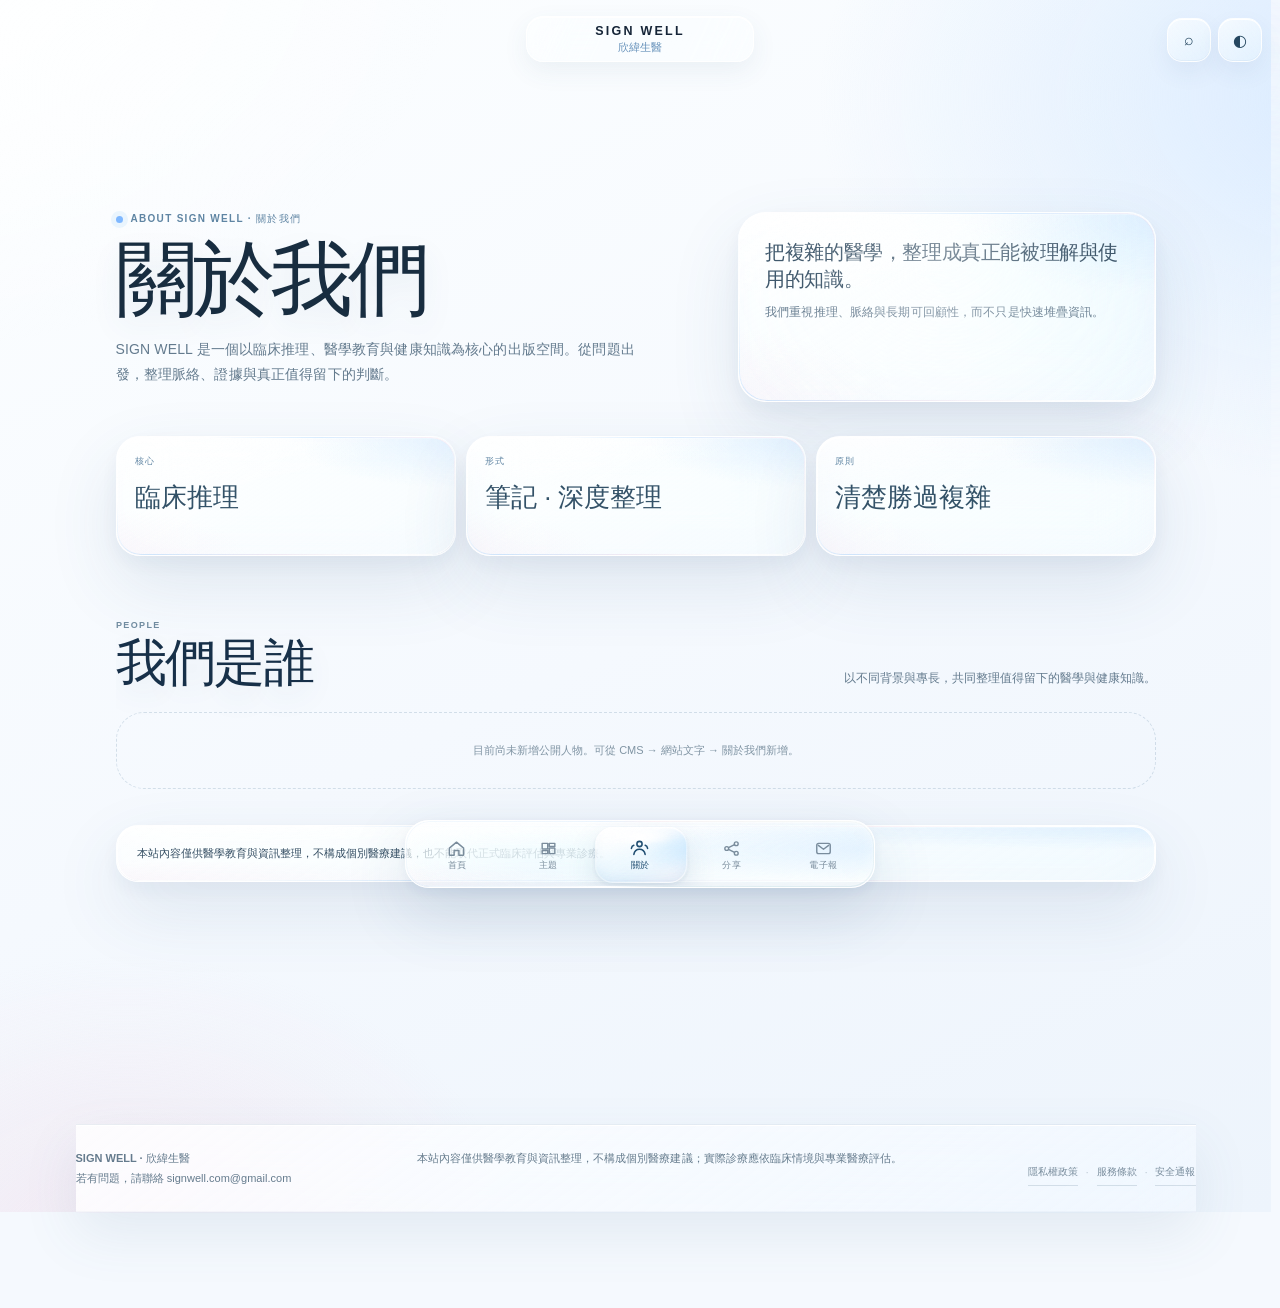
==== commit 5a495a2c: "Add files via upload" ====
--- a/about.html
+++ b/about.html
@@ -2,7 +2,11 @@
 <html lang="zh-Hant">
 <head>
 <meta charset="utf-8">
+<meta name="signwell-release" content="23.9.0">
 <meta name="viewport" content="width=device-width,initial-scale=1,viewport-fit=cover">
+<meta name="robots" content="noindex,nofollow,noarchive,nosnippet,noimageindex,max-snippet:0,max-image-preview:none,max-video-preview:0">
+<meta name="googlebot" content="noindex,nofollow,noarchive,nosnippet,noimageindex,max-snippet:0,max-image-preview:none,max-video-preview:0">
+<meta name="bingbot" content="noindex,nofollow,noarchive,nosnippet,noimageindex,max-snippet:0,max-image-preview:none,max-video-preview:0">
 <meta name="theme-color" content="#f5f8fb" id="themeColorMeta">
 <meta name="color-scheme" content="light dark">
 <meta name="description" content="SIGN WELL · 欣緯生醫 — 臨床筆記、主題探討與醫學知識整理。">
@@ -13,6 +17,8 @@
 <meta name="twitter:card" content="summary_large_image">
 <link rel="preconnect" href="https://raw.githubusercontent.com" crossorigin>
 <link rel="preconnect" href="https://script.google.com">
+<meta http-equiv="Content-Security-Policy" content="default-src 'self'; script-src 'self' 'unsafe-inline' https://cdnjs.cloudflare.com https://challenges.cloudflare.com; style-src 'self' 'unsafe-inline'; img-src 'self' data: blob: https:; font-src 'self' data:; connect-src 'self' https://script.google.com https://raw.githubusercontent.com https://challenges.cloudflare.com; frame-src 'self' https://script.google.com https://script.googleusercontent.com https://challenges.cloudflare.com; form-action 'self' https://script.google.com https://script.googleusercontent.com; base-uri 'self'; object-src 'none'; upgrade-insecure-requests">
+<meta name="referrer" content="strict-origin-when-cross-origin">
 <title>關於我們 · SIGN WELL</title>
 <style>
 /* ============================================================
@@ -4527,953 +4533,29 @@
 
 </style>
 
-<style id="signwell-typography-20260912">
-/* ============================================================
-   SIGN WELL · Typography 2026-09-12
-   Scope: visual layer only. No application logic is changed.
-   Microsoft JhengHei = body/editorial copy
-   Yuanti / rounded fallback = headings, brand and controls
-   ============================================================ */
-:root{
-  --sw-font-main:"Microsoft JhengHei","Microsoft JhengHei UI","微軟正黑體",sans-serif;
-  --sw-font-round:"Yuanti TC","STYuanti-TC-Regular","Microsoft JhengHei UI","Microsoft JhengHei","微軟正黑體",sans-serif;
-  --font-sans:var(--sw-font-main);
-  --font-serif:var(--sw-font-round);
-  --sans:var(--sw-font-main);
-  --serif:var(--sw-font-round);
-}
-
-html,body,
-body *,
-button,input,textarea,select,option{
-  font-family:var(--sw-font-main)!important;
-}
-
-h1,h2,h3,h4,h5,h6,
-.splash-word,
-.brand-mark,.brand-copy strong,.brand-title,.brand-name,
-.eyebrow,.kicker,.page-title,.section-title,
-.article-card h3,.topic-card h3,
-.person-name,.person-card h3,
-.newsletter-title,.newsletter-kicker,
-.search-title,.share-title,
-.about-manifesto h2,.about-team-head h2,
-.idle-subscribe-title,.nl-flow-title,.newsletter-terms-title,
-button,.pillbtn,.softbtn,.backlink,.newsletter-submit,.share-copy,
-.search-close,.to-top,.nav-item,.badge,.chip,.tag{
-  font-family:var(--sw-font-round)!important;
-}
-
-/* Keep the two-font system deterministic even when legacy declarations
-   still contain Georgia, Times, SF Pro, PingFang or Mincho. */
-code,pre,kbd,samp,.search-kbd,.content-area{
-  font-family:var(--sw-font-main)!important;
-}
-</style>
-<style id="signwell-uiux-v19">
-/* SIGN WELL Public · UI/UX refinement v19 · 2026-09-13 */
-:root{
-  --sw-blue:#78b5f7;
-  --sw-blue-deep:#4d8fd6;
-  --sw-blue-pale:#eaf4ff;
-  --sw-pink:#f2d7e5;
-  --sw-pink-pale:#fdf2f7;
-  --sw-glass:rgba(255,255,255,.66);
-  --sw-glass-strong:rgba(255,255,255,.80);
-  --sw-line:rgba(255,255,255,.88);
-  --sw-shadow:0 18px 54px rgba(55,94,132,.10),0 3px 12px rgba(55,94,132,.05);
-  --sw-shadow-hover:0 28px 72px rgba(55,94,132,.15),0 8px 24px rgba(55,94,132,.07);
-  --sw-ease:cubic-bezier(.16,1,.3,1);
-  --sw-spring:cubic-bezier(.22,1.35,.38,1);
-}
-html{background:#f5f9fe}
-body{
-  background:
-    radial-gradient(56rem 40rem at -8% -4%,rgba(255,255,255,.96),transparent 62%),
-    radial-gradient(54rem 38rem at 108% 8%,rgba(212,232,255,.84),transparent 64%),
-    radial-gradient(38rem 30rem at 10% 105%,rgba(242,215,229,.45),transparent 66%),
-    linear-gradient(155deg,#fcfeff 0%,#f5f9fe 52%,#edf4fc 100%)!important;
-}
-body::before{
-  content:"";position:fixed;inset:0;z-index:-5;pointer-events:none;
-  background:
-    radial-gradient(24rem 24rem at 78% 18%,rgba(255,255,255,.55),transparent 70%),
-    radial-gradient(20rem 20rem at 20% 74%,rgba(217,235,255,.34),transparent 72%);
-}
-.ambient{opacity:.72!important;filter:blur(88px) saturate(118%)!important}
-.orb.a{background:radial-gradient(circle,rgba(134,190,250,.42),transparent 68%)!important}
-.orb.b{background:radial-gradient(circle,rgba(219,236,255,.58),transparent 68%)!important}
-.orb.c{background:radial-gradient(circle,rgba(242,215,229,.32),transparent 68%)!important}
-.orb.d{background:radial-gradient(circle,rgba(178,213,250,.28),transparent 70%)!important}
-.grain{opacity:.055!important}
-
-/* cleaner Apple-like glass */
-.glass,.hero-card,.article-card,.topic-card,.person-card,.share-card,.newsletter-card,
-.about-manifesto,.about-value,.about-team-card,.toc,.searchbox,.idle-subscribe-card,
-.newsletter-flow-card,.newsletter-terms-card,.share-sheet{
-  border:1px solid rgba(255,255,255,.82)!important;
-  background:linear-gradient(145deg,rgba(255,255,255,.72),rgba(242,248,255,.46))!important;
-  box-shadow:inset 0 1px 0 rgba(255,255,255,.98),inset 0 -1px 0 rgba(110,146,182,.045),var(--sw-shadow)!important;
-  backdrop-filter:blur(22px) saturate(148%)!important;
-  -webkit-backdrop-filter:blur(22px) saturate(148%)!important;
-}
-.glass::before{opacity:.88}
-.lightcard::after{opacity:.34!important;transition:opacity .28s ease!important}
-.lightcard:hover::after{opacity:.62!important}
-
-/* cards: smaller motion, better hierarchy */
-.article-card,.topic-card,.person-card,.about-value,.about-team-card{
-  transform:translateZ(0);
-  transition:transform .42s var(--sw-ease),box-shadow .42s var(--sw-ease),border-color .32s ease,background .32s ease!important;
-  contain:layout paint style;
-}
-@media (hover:hover) and (pointer:fine){
-  .article-card:hover,.topic-card:hover,.person-card:hover,.about-value:hover,.about-team-card:hover{
-    transform:translate3d(0,-4px,0)!important;
-    box-shadow:var(--sw-shadow-hover)!important;
-    border-color:rgba(255,255,255,.96)!important;
-  }
-}
-
-/* buttons and controls */
-button,.pillbtn,.softbtn,.iconbtn,.backlink,.newsletter-submit,.share-copy{
-  transition:transform .26s var(--sw-spring),box-shadow .3s var(--sw-ease),background .3s ease,border-color .3s ease,opacity .2s ease!important;
-  -webkit-font-smoothing:antialiased;
-}
-button:active,.pillbtn:active,.softbtn:active,.iconbtn:active,.backlink:active,.newsletter-submit:active,.share-copy:active{
-  transform:scale(.965)!important;
-}
-:focus-visible{outline:3px solid rgba(77,143,214,.20)!important;outline-offset:3px!important;box-shadow:0 0 0 1px rgba(77,143,214,.52)!important}
-input,textarea,select{transition:border-color .22s ease,box-shadow .22s ease,background .22s ease!important}
-input:focus,textarea:focus,select:focus{border-color:rgba(77,143,214,.34)!important;box-shadow:0 0 0 4px rgba(77,143,214,.08),inset 0 1px 0 rgba(255,255,255,.9)!important}
-
-/* bottom liquid pager */
-.pager{
-  border:1px solid rgba(255,255,255,.84)!important;
-  background:linear-gradient(155deg,rgba(255,255,255,.46),rgba(228,240,253,.17) 48%,rgba(255,255,255,.31))!important;
-  box-shadow:0 20px 52px rgba(54,94,132,.14),0 3px 12px rgba(54,94,132,.05),inset 0 1px 1px rgba(255,255,255,.92),inset 0 -1px 1px rgba(155,193,228,.16)!important;
-  backdrop-filter:blur(24px) saturate(160%) brightness(1.035)!important;
-  -webkit-backdrop-filter:blur(24px) saturate(160%) brightness(1.035)!important;
-}
-.pager-thumb{
-  background:radial-gradient(120% 110% at 25% -6%,rgba(255,255,255,.98),rgba(255,255,255,.28) 47%,transparent 72%),linear-gradient(155deg,rgba(250,253,255,.84),rgba(212,233,255,.34) 70%,rgba(242,215,229,.17))!important;
-  box-shadow:inset 0 1px 1px rgba(255,255,255,.99),inset 0 -10px 18px -14px rgba(88,146,200,.27),0 12px 26px rgba(55,98,138,.14),0 1px 4px rgba(55,98,138,.09)!important;
-}
-.nav-item{font-weight:760!important;letter-spacing:.015em!important}
-.nav-item.active{color:#244f73!important}
-body.pager-dragging .pager-thumb{scale:1.06!important}
-body.pager-programmatic .pager-thumb,.pager.nav-traveling .pager-thumb{scale:1.035!important}
-
-/* page gesture: make the moving screen feel like a physical sheet */
-#app{transform:translateZ(0);backface-visibility:hidden;will-change:auto}
-body.page-route-gesture #app,body.page-route-fx #app{will-change:transform,opacity}
-body.page-route-gesture .brand-top,body.page-route-fx .brand-top,
-body.page-route-gesture .top-actions,body.page-route-fx .top-actions{will-change:transform,opacity}
-
-/* reading surface */
-.article-body{max-width:70ch!important;line-height:1.95!important;letter-spacing:.005em}
-.article-body p{margin-bottom:1.24em}
-.article-body h2{scroll-margin-top:96px}
-.article-body img,.article-cover img{box-shadow:0 18px 50px rgba(49,83,117,.09)}
-.toc{border-radius:22px!important}
-
-/* Newsletter polish */
-.newsletter-card{border-radius:36px!important;overflow:hidden}
-.newsletter-card h1{letter-spacing:-.05em!important}
-.newsletter-form{border:1px solid rgba(255,255,255,.84)!important;background:rgba(255,255,255,.54)!important;box-shadow:inset 0 1px 0 rgba(255,255,255,.98),0 12px 30px rgba(60,100,140,.07)!important}
-.newsletter-consent,.newsletter-note{color:#718396!important}
-
-/* UX: avoid painting far-below content until close to viewport */
-.article-card,.topic-card,.about-value,.about-team-card{content-visibility:auto;contain-intrinsic-size:280px}
-
-/* darker theme stays readable but keeps the blue/pink optical tint */
-body.dark{
-  --sw-line:rgba(196,222,245,.12);
-  background:radial-gradient(56rem 44rem at 100% 0%,rgba(42,78,110,.24),transparent 62%),radial-gradient(42rem 32rem at 4% 100%,rgba(90,49,72,.12),transparent 68%),linear-gradient(155deg,#111a23,#15232e 50%,#111c25)!important;
-}
-body.dark .glass,body.dark .article-card,body.dark .topic-card,body.dark .newsletter-card{
-  background:linear-gradient(145deg,rgba(34,52,68,.68),rgba(20,35,48,.48))!important;
-  border-color:rgba(192,220,244,.10)!important;
-  box-shadow:inset 0 1px 0 rgba(205,230,250,.08),0 22px 54px rgba(0,0,0,.18)!important;
-}
-
-/* performance while finger is moving */
-body.pager-dragging .ambient,body.page-route-gesture .ambient{filter:blur(64px) saturate(105%)!important;opacity:.58!important}
-body.pager-dragging .cursor-glow,body.page-route-gesture .cursor-glow,
-body.pager-dragging .sheen-layer,body.page-route-gesture .sheen-layer,
-body.pager-dragging .lightcard::after,body.page-route-gesture .lightcard::after{opacity:0!important;animation:none!important}
-body.pager-dragging .glass,body.page-route-gesture .glass{backdrop-filter:blur(15px) saturate(130%)!important;-webkit-backdrop-filter:blur(15px) saturate(130%)!important}
-body.pager-dragging .article-card,body.page-route-gesture .article-card,
-body.pager-dragging .topic-card,body.page-route-gesture .topic-card{box-shadow:inset 0 1px 0 rgba(255,255,255,.92),0 8px 24px rgba(55,94,132,.07)!important}
-
-/* mobile Safari: preserve visual richness without fixed-background jank */
-@media(max-width:760px){
-  body{background-attachment:scroll!important}
-  body::before{position:absolute}
-  .ambient{filter:blur(72px) saturate(112%)!important;opacity:.64!important}
-  .glass,.hero-card,.article-card,.topic-card,.person-card,.share-card,.newsletter-card,
-  .about-manifesto,.about-value,.about-team-card,.toc,.searchbox,.idle-subscribe-card,
-  .newsletter-flow-card,.newsletter-terms-card,.share-sheet{
-    backdrop-filter:blur(18px) saturate(140%)!important;
-    -webkit-backdrop-filter:blur(18px) saturate(140%)!important;
-  }
-  .article-card,.topic-card,.person-card,.about-value,.about-team-card{transform:none!important}
-  button,.pillbtn,.softbtn,.iconbtn,.backlink,.newsletter-submit,.share-copy{min-height:44px}
-  .pager{backdrop-filter:blur(20px) saturate(150%)!important;-webkit-backdrop-filter:blur(20px) saturate(150%)!important}
-  .newsletter-card{border-radius:30px!important}
-}
-@media(max-width:430px){
-  .grain{display:none!important}
-  .cursor-glow{display:none!important}
-  .ambient{opacity:.56!important}
-}
-@media(prefers-reduced-motion:reduce){
-  .article-card,.topic-card,.person-card,.about-value,.about-team-card,button,.pager-thumb{transition:none!important}
-  .ambient .orb{animation:none!important}
-}
-body.lite .article-card,body.lite .topic-card,body.lite .newsletter-card{backdrop-filter:none!important;-webkit-backdrop-filter:none!important;background:rgba(250,253,255,.90)!important}
-</style>
-
-<style id="signwell-glass-v20">
-/* SIGN WELL Public · Optical Liquid Glass v20 · 2026-09-13 */
-:root{
-  --sw-glass-blue:rgba(153,205,255,.22);
-  --sw-glass-pink:rgba(244,207,228,.16);
-  --sw-glass-white:rgba(255,255,255,.78);
-  --sw-glass-edge:rgba(255,255,255,.96);
-  --sw-glass-depth:0 28px 70px rgba(50,91,132,.12),0 8px 22px rgba(50,91,132,.055);
-  --sw-glass-depth-hover:0 36px 92px rgba(50,91,132,.16),0 10px 28px rgba(50,91,132,.07);
-}
-
-/* Optical material: transparent body + blue/pink chromatic refraction. */
-body:not(.lite) .glass,
-body:not(.lite) .hero-card,
-body:not(.lite) .article-card,
-body:not(.lite) .topic-card,
-body:not(.lite) .person-card,
-body:not(.lite) .share-card,
-body:not(.lite) .newsletter-card,
-body:not(.lite) .about-manifesto,
-body:not(.lite) .about-value,
-body:not(.lite) .about-team-card,
-body:not(.lite) .toc,
-body:not(.lite) .searchbox,
-body:not(.lite) .idle-subscribe-card,
-body:not(.lite) .newsletter-flow-card,
-body:not(.lite) .newsletter-terms-card,
-body:not(.lite) .share-sheet{
-  background:
-    radial-gradient(135% 100% at 8% -14%,rgba(255,255,255,.96) 0%,rgba(255,255,255,.46) 28%,transparent 56%),
-    radial-gradient(72% 60% at 102% 3%,var(--sw-glass-blue),transparent 68%),
-    radial-gradient(62% 58% at -6% 103%,var(--sw-glass-pink),transparent 72%),
-    linear-gradient(148deg,rgba(255,255,255,.60),rgba(241,248,255,.34))!important;
-  border:1px solid rgba(255,255,255,.86)!important;
-  box-shadow:
-    inset 0 1.2px 0 var(--sw-glass-edge),
-    inset 1px 0 0 rgba(255,255,255,.46),
-    inset 0 -1px 0 rgba(105,148,188,.075),
-    inset -1px 0 0 rgba(244,207,228,.055),
-    var(--sw-glass-depth)!important;
-  backdrop-filter:blur(26px) saturate(168%) brightness(1.025)!important;
-  -webkit-backdrop-filter:blur(26px) saturate(168%) brightness(1.025)!important;
-}
-
-/* Stronger refracted rim without adding an extra DOM layer. */
-body:not(.lite) .glass::before{
-  opacity:1!important;
-  background:linear-gradient(145deg,
-    rgba(255,255,255,1) 0%,
-    rgba(255,255,255,.68) 18%,
-    rgba(174,216,255,.48) 40%,
-    rgba(246,211,230,.30) 64%,
-    rgba(255,255,255,.82) 84%,
-    rgba(255,255,255,1) 100%)!important;
-}
-body:not(.lite) .lightcard::after{
-  background:
-    radial-gradient(430px circle at var(--px,50%) var(--py,18%),rgba(255,255,255,.88),rgba(255,255,255,.16) 34%,rgba(174,216,255,.08) 51%,transparent 68%)!important;
-  mix-blend-mode:screen;
-  opacity:.42!important;
-}
-@media(hover:hover) and (pointer:fine){
-  body:not(.lite) .article-card:hover,
-  body:not(.lite) .topic-card:hover,
-  body:not(.lite) .person-card:hover,
-  body:not(.lite) .about-value:hover,
-  body:not(.lite) .about-team-card:hover{
-    box-shadow:
-      inset 0 1.2px 0 #fff,
-      inset 0 -1px 0 rgba(105,148,188,.08),
-      var(--sw-glass-depth-hover)!important;
-  }
-  body:not(.lite) .lightcard:hover::after{opacity:.72!important}
-}
-
-/* Glass buttons and inputs behave like thinner material. */
-body:not(.lite) .iconbtn,
-body:not(.lite) .pillbtn,
-body:not(.lite) .softbtn,
-body:not(.lite) .backlink,
-body:not(.lite) .share-copy,
-body:not(.lite) .newsletter-form,
-body:not(.lite) .newsletter-consent,
-body:not(.lite) .newsletter-note{
-  background:
-    radial-gradient(120% 100% at 12% -25%,rgba(255,255,255,.94),transparent 54%),
-    linear-gradient(145deg,rgba(255,255,255,.60),rgba(233,244,255,.32))!important;
-  border-color:rgba(255,255,255,.88)!important;
-  box-shadow:inset 0 1px 0 rgba(255,255,255,.98),inset 0 -1px 0 rgba(104,147,187,.07),0 10px 24px rgba(52,91,128,.07)!important;
-  backdrop-filter:blur(18px) saturate(158%)!important;
-  -webkit-backdrop-filter:blur(18px) saturate(158%)!important;
-}
-body:not(.lite) input,
-body:not(.lite) textarea,
-body:not(.lite) select{
-  background:linear-gradient(145deg,rgba(255,255,255,.68),rgba(245,250,255,.48))!important;
-  border-color:rgba(255,255,255,.84)!important;
-  box-shadow:inset 0 1px 0 rgba(255,255,255,.98),inset 0 -1px 0 rgba(90,132,170,.05)!important;
-}
-
-/* Main navigation is the thickest glass on Public. */
-body:not(.lite) .pager{
-  background:
-    radial-gradient(120% 85% at 18% -8%,rgba(255,255,255,.98),transparent 56%),
-    radial-gradient(90% 70% at 105% 42%,rgba(164,210,255,.26),transparent 68%),
-    radial-gradient(80% 55% at -10% 100%,rgba(245,211,230,.17),transparent 70%),
-    linear-gradient(155deg,rgba(255,255,255,.43),rgba(222,239,255,.15) 48%,rgba(255,255,255,.27))!important;
-  border:1px solid rgba(255,255,255,.92)!important;
-  box-shadow:0 24px 64px rgba(49,89,128,.15),0 4px 14px rgba(49,89,128,.06),inset 0 1.3px 1px rgba(255,255,255,.98),inset 0 -1.2px 1px rgba(127,175,219,.15)!important;
-  backdrop-filter:blur(30px) saturate(180%) brightness(1.045)!important;
-  -webkit-backdrop-filter:blur(30px) saturate(180%) brightness(1.045)!important;
-}
-body:not(.lite) .pager-thumb{
-  background:
-    radial-gradient(120% 105% at 24% -10%,rgba(255,255,255,1),rgba(255,255,255,.48) 33%,transparent 64%),
-    radial-gradient(80% 70% at 105% 40%,rgba(155,205,255,.25),transparent 70%),
-    linear-gradient(155deg,rgba(255,255,255,.76),rgba(208,231,254,.28) 68%,rgba(244,208,228,.16))!important;
-  box-shadow:inset 0 1.2px 1px rgba(255,255,255,1),inset 0 -12px 20px -15px rgba(74,138,198,.34),0 14px 30px rgba(51,95,137,.16),0 2px 5px rgba(51,95,137,.09)!important;
-}
-
-/* Fixed chrome gets a subtle glass wafer when content scrolls beneath it. */
-body.is-scrolled .brand-top,
-body:not(.lite) .top-actions .iconbtn{
-  background:linear-gradient(145deg,rgba(255,255,255,.66),rgba(235,246,255,.34))!important;
-  border:1px solid rgba(255,255,255,.82)!important;
-  backdrop-filter:blur(20px) saturate(160%)!important;
-  -webkit-backdrop-filter:blur(20px) saturate(160%)!important;
-}
-
-/* During gesture: reduce optical stack first, not the animation. */
-body.pager-dragging .glass,
-body.page-route-gesture .glass,
-body.page-route-fx .glass{
-  backdrop-filter:blur(13px) saturate(128%)!important;
-  -webkit-backdrop-filter:blur(13px) saturate(128%)!important;
-  box-shadow:inset 0 1px 0 rgba(255,255,255,.94),0 8px 24px rgba(50,91,132,.07)!important;
-}
-body.pager-dragging .lightcard::after,
-body.page-route-gesture .lightcard::after,
-body.page-route-fx .lightcard::after{opacity:0!important}
-
-/* Dark material. */
-body.dark:not(.lite) .glass,
-body.dark:not(.lite) .article-card,
-body.dark:not(.lite) .topic-card,
-body.dark:not(.lite) .newsletter-card{
-  background:
-    radial-gradient(120% 95% at 8% -12%,rgba(202,226,246,.12),transparent 54%),
-    radial-gradient(70% 55% at 100% 0%,rgba(72,135,188,.10),transparent 68%),
-    linear-gradient(145deg,rgba(36,55,71,.60),rgba(18,34,47,.42))!important;
-  border-color:rgba(197,224,246,.13)!important;
-  box-shadow:inset 0 1px 0 rgba(218,237,251,.10),inset 0 -1px 0 rgba(0,0,0,.08),0 24px 62px rgba(0,0,0,.20)!important;
-}
-
-/* iOS / coarse pointers: maintain refraction, lower realtime blur cost. */
-@media(max-width:760px),(pointer:coarse){
-  body:not(.lite) .glass,
-  body:not(.lite) .hero-card,
-  body:not(.lite) .article-card,
-  body:not(.lite) .topic-card,
-  body:not(.lite) .person-card,
-  body:not(.lite) .share-card,
-  body:not(.lite) .newsletter-card,
-  body:not(.lite) .about-manifesto,
-  body:not(.lite) .about-value,
-  body:not(.lite) .about-team-card,
-  body:not(.lite) .toc,
-  body:not(.lite) .searchbox{
-    backdrop-filter:blur(18px) saturate(148%)!important;
-    -webkit-backdrop-filter:blur(18px) saturate(148%)!important;
-  }
-  body:not(.lite) .pager{backdrop-filter:blur(21px) saturate(158%)!important;-webkit-backdrop-filter:blur(21px) saturate(158%)!important}
-}
-@media(max-width:430px){
-  body:not(.lite) .lightcard::after{opacity:.20!important}
-}
-@media(prefers-reduced-motion:reduce){
-  .lightcard::after,.sheen-layer{transition:none!important;animation:none!important}
-}
-</style>
-
-
-<style id="swPublicV22MobileExperience">
-/* ============================================================
-   SIGN WELL Public v22 · Mobile Experience System
-   Final cascade layer — intentionally loaded after all legacy styles.
-   ============================================================ */
-:root{
-  --sw22-ink:#173049;
-  --sw22-text:#344e63;
-  --sw22-muted:#647b8e;
-  --sw22-faint:#8295a5;
-  --sw22-line:rgba(55,93,126,.12);
-  --sw22-blue:#5b9fe2;
-  --sw22-surface:rgba(255,255,255,.72);
-  --sw22-surface-strong:rgba(255,255,255,.88);
-  --sw22-shadow:0 16px 44px rgba(54,91,128,.10);
-}
-html{
-  scroll-padding-top:94px;
-  -webkit-text-size-adjust:100%;
-  text-size-adjust:100%;
-}
-body{
-  -webkit-font-smoothing:antialiased;
-  -moz-osx-font-smoothing:grayscale;
-  text-rendering:optimizeLegibility;
-  font-kerning:normal;
-}
-body:not(.dark){
-  --sw22-ink:#173049;
-  --sw22-text:#344e63;
-  --sw22-muted:#647b8e;
-  --sw22-faint:#8295a5;
-  --sw22-line:rgba(55,93,126,.12);
-  --sw22-surface:rgba(255,255,255,.72);
-  --sw22-surface-strong:rgba(255,255,255,.90);
-}
-body.dark{
-  --sw22-ink:#f2f7fb;
-  --sw22-text:#d9e5ee;
-  --sw22-muted:#b6c8d7;
-  --sw22-faint:#94acbf;
-  --sw22-line:rgba(199,223,243,.14);
-  --sw22-surface:rgba(25,39,52,.76);
-  --sw22-surface-strong:rgba(28,44,59,.90);
-  --sw22-shadow:0 18px 50px rgba(0,0,0,.26);
-}
-
-/* ---- definitive title visibility ---- */
-body :is(.hero h1,.page-hero h1,.about-hero h1,.share-title,.share-card h1,.newsletter-card h1,.article-top h1,.article-view h1,.section-head h2,.about-team-head h2,.person-name,.article-card h3,.topic-card h3){
-  background:none!important;
-  background-image:none!important;
-  color:var(--sw22-ink)!important;
-  -webkit-text-fill-color:var(--sw22-ink)!important;
-  -webkit-background-clip:border-box!important;
-  background-clip:border-box!important;
-  filter:none!important;
-  text-shadow:0 1px 0 rgba(255,255,255,.16),0 12px 30px rgba(48,88,126,.10)!important;
-  text-wrap:balance;
-  overflow-wrap:anywhere;
-  backface-visibility:hidden;
-}
-body.dark :is(.hero h1,.page-hero h1,.about-hero h1,.share-title,.share-card h1,.newsletter-card h1,.article-top h1,.article-view h1,.section-head h2,.about-team-head h2,.person-name,.article-card h3,.topic-card h3){
-  color:#f4f8fc!important;
-  -webkit-text-fill-color:#f4f8fc!important;
-  text-shadow:0 1px 0 rgba(255,255,255,.08),0 16px 34px rgba(0,0,0,.26),0 0 24px rgba(126,188,239,.06)!important;
-}
-body :is(.hero-sub,.page-hero p,.about-hero-copy,.share-card p,.newsletter-lead,.article-card p,.topic-card p,.about-manifesto p,.about-team-head>span,.person-bio,.person-role,.person-history li,.footer,.newsletter-note,.newsletter-consent,.article-meta,.meta){
-  color:var(--sw22-muted)!important;
-}
-body.dark :is(.kicker,.eyebrow,.topic-no,.person-kicker,.about-value span,.section-head p,.article-publisher-copy small,.newsletter-kicker){
-  color:#a8c8e2!important;
-}
-body:not(.dark) :is(.kicker,.eyebrow,.topic-no,.person-kicker,.about-value span,.section-head p,.article-publisher-copy small,.newsletter-kicker){
-  color:#5f85a3!important;
-}
-
-/* ---- final glass contrast ---- */
-body:not(.dark) :is(.glass,.hero-card,.article-card,.topic-card,.person-card,.share-card,.newsletter-card,.about-manifesto,.about-value,.about-team-card,.searchbox,.newsletter-terms-card,.newsletter-flow-card,.share-sheet){
-  color:var(--sw22-text)!important;
-}
-body.dark :is(.glass,.hero-card,.article-card,.topic-card,.person-card,.share-card,.newsletter-card,.about-manifesto,.about-value,.about-team-card,.searchbox,.newsletter-terms-card,.newsletter-flow-card,.share-sheet){
-  color:var(--sw22-text)!important;
-  background:
-    radial-gradient(120% 90% at 8% -12%,rgba(218,236,250,.10),transparent 55%),
-    radial-gradient(70% 55% at 102% 2%,rgba(72,137,192,.10),transparent 68%),
-    linear-gradient(148deg,rgba(31,48,63,.78),rgba(17,29,41,.66))!important;
-  border-color:rgba(206,229,248,.14)!important;
-  box-shadow:inset 0 1px 0 rgba(255,255,255,.10),0 20px 56px rgba(0,0,0,.24)!important;
-}
-body.dark.lite :is(.article-card,.topic-card,.newsletter-card,.hero-card,.share-card,.person-card,.about-manifesto,.about-value,.about-team-card){
-  background:#1b2b38!important;
-  color:#dce8f0!important;
-}
-
-/* ---- controls: readable in both modes ---- */
-body :is(button,.pillbtn,.softbtn,.iconbtn,.backlink,.share-copy,.primarybtn,.newsletter-submit){
-  -webkit-font-smoothing:antialiased;
-}
-body:not(.dark) :is(.pillbtn,.softbtn,.iconbtn,.backlink,.share-copy,.search-close){
-  color:#254760!important;
-}
-body.dark :is(.pillbtn,.softbtn,.iconbtn,.backlink,.share-copy,.search-close){
-  color:#edf6fc!important;
-  background:linear-gradient(150deg,rgba(43,61,77,.90),rgba(22,36,49,.78))!important;
-  border-color:rgba(210,233,251,.16)!important;
-}
-body.dark input,body.dark textarea,body.dark select{
-  color:#edf5fa!important;
-  background:rgba(25,39,52,.82)!important;
-  border-color:rgba(202,225,244,.16)!important;
-}
-body.dark input::placeholder,body.dark textarea::placeholder{color:#9fb4c4!important;opacity:1}
-body:not(.dark) input::placeholder,body:not(.dark) textarea::placeholder{color:#8699a8!important;opacity:1}
-
-/* ---- article reading contrast at every width ---- */
-.article-body{color:var(--sw22-text)!important}
-.article-body :is(p,li,dd,dt){color:var(--sw22-text)!important}
-.article-body :is(h2,h3,h4,strong,b){color:var(--sw22-ink)!important}
-body.dark .article-body :is(h2,h3,h4,strong,b){color:#f5f9fc!important}
-.article-body a{color:#2f73a6!important;text-decoration-color:rgba(47,115,166,.30)!important}
-body.dark .article-body a{color:#9bd0f7!important;text-decoration-color:rgba(155,208,247,.38)!important}
-.article-body mark,
-.article-body span[style*="background-color"],
-.article-body span[style*="background:"]{
-  color:#173049!important;
-  -webkit-text-fill-color:#173049!important;
-  background:linear-gradient(180deg,transparent 22%,rgba(174,221,255,.54) 23%,rgba(214,236,255,.78) 88%,transparent 89%)!important;
-  border-radius:.18em!important;
-  padding:.02em .08em!important;
-  box-decoration-break:clone;
-  -webkit-box-decoration-break:clone;
-}
-body.dark .article-body mark,
-body.dark .article-body span[style*="background-color"],
-body.dark .article-body span[style*="background:"]{
-  color:#f5f9fc!important;
-  -webkit-text-fill-color:#f5f9fc!important;
-  background:linear-gradient(180deg,transparent 20%,rgba(73,126,169,.28) 21%,rgba(86,147,198,.40) 88%,transparent 89%)!important;
-}
-.article-body blockquote{color:var(--sw22-text)!important}
-body.dark .article-body blockquote{background:rgba(44,63,79,.66)!important;border-left-color:#78b9ec!important}
-body.dark .article-body :is(pre,code,table,th,td){color:#dce8f0!important}
-
-/* ============================================================
-   Mobile system
-   ============================================================ */
-@media(max-width:760px){
-  :root{
-    --sw22-gutter:max(16px,env(safe-area-inset-left));
-  }
-  html{scroll-padding-top:88px}
-  body{
-    background-attachment:scroll!important;
-    overscroll-behavior-y:auto;
-  }
-  body::after{animation:none!important;opacity:.36!important}
-  .ambient{opacity:.48!important;filter:blur(58px) saturate(108%)!important}
-  .orb.c,.orb.d{display:none!important}
-  .grain,.cursor-glow{display:none!important}
-  .lightcard::after,.sheen-layer{display:none!important}
-
-  #app{
-    width:100%!important;
-    max-width:100%!important;
-    padding-top:82px!important;
-    padding-left:max(16px,env(safe-area-inset-left))!important;
-    padding-right:max(16px,env(safe-area-inset-right))!important;
-    padding-bottom:max(122px,calc(env(safe-area-inset-bottom) + 112px))!important;
-  }
-  .shell{width:100%!important;max-width:100%!important}
-
-  /* top chrome */
-  .brand-top{
-    min-width:0!important;
-    width:168px!important;
-    max-width:calc(100vw - 126px)!important;
-    min-height:46px!important;
-    top:max(10px,env(safe-area-inset-top))!important;
-    padding:6px 14px!important;
-    border-radius:18px!important;
-    box-shadow:0 9px 24px rgba(51,91,128,.09),inset 0 1px 0 rgba(255,255,255,.88)!important;
-  }
-  .brand-copy strong{font-size:10.5px!important;letter-spacing:.15em!important}
-  .brand-copy span{font-size:8.8px!important;margin-top:3px!important}
-  .top-actions{top:max(11px,env(safe-area-inset-top))!important;right:max(10px,env(safe-area-inset-right))!important;gap:6px!important}
-  .top-actions .iconbtn{width:40px!important;height:40px!important;min-height:40px!important;border-radius:15px!important}
-  body.dark .brand-top{background:linear-gradient(150deg,rgba(51,67,82,.86),rgba(27,41,55,.76))!important}
-
-  /* bottom navigation */
-  .pager{
-    width:calc(100vw - 16px)!important;
-    max-width:458px!important;
-    height:68px!important;
-    bottom:calc(env(safe-area-inset-bottom) + 8px)!important;
-    padding:5px!important;
-    border-radius:25px!important;
-    box-shadow:0 18px 46px rgba(43,82,119,.16),inset 0 1px 1px rgba(255,255,255,.92)!important;
-    backdrop-filter:blur(18px) saturate(150%)!important;
-    -webkit-backdrop-filter:blur(18px) saturate(150%)!important;
-  }
-  .pager-items{grid-template-columns:repeat(5,minmax(0,1fr))!important;gap:0!important}
-  .nav-item{
-    gap:3px!important;
-    font-size:9px!important;
-    font-weight:720!important;
-    letter-spacing:0!important;
-    color:#567188!important;
-    opacity:.96!important;
-    border-radius:18px!important;
-  }
-  .nav-item svg{width:18px!important;height:18px!important;stroke-width:1.8!important}
-  .nav-item.active{color:#214f75!important;opacity:1!important}
-  body.dark .nav-item{color:#b9cad7!important}
-  body.dark .nav-item.active{color:#f5f9fc!important}
-  .pager-thumb{border-radius:19px!important;box-shadow:inset 0 1px 1px rgba(255,255,255,.92),0 8px 20px rgba(53,97,136,.12)!important}
-  body.dark .pager{background:linear-gradient(155deg,rgba(42,58,73,.86),rgba(24,38,51,.76))!important;border-color:rgba(218,236,250,.18)!important}
-  body.dark .pager-thumb{background:linear-gradient(155deg,rgba(100,128,151,.52),rgba(54,76,95,.52))!important}
-
-  .totop{
-    right:max(12px,env(safe-area-inset-right))!important;
-    bottom:calc(env(safe-area-inset-bottom) + 88px)!important;
-    width:42px!important;height:42px!important;border-radius:15px!important;
-  }
-
-  /* restrained title motion — always readable */
-  :is(.hero h1,.page-hero h1,.about-hero h1,.share-title,.share-card h1,.newsletter-card h1,.article-top h1){
-    animation:sw22TitleEnter .58s cubic-bezier(.18,.84,.22,1) both!important;
-    transform-origin:left center;
-  }
-  @keyframes sw22TitleEnter{
-    0%{opacity:0;transform:translate3d(0,10px,0);letter-spacing:-.07em}
-    100%{opacity:1;transform:none}
-  }
-
-  /* home */
-  .hero{
-    grid-template-columns:1fr!important;
-    gap:24px!important;
-    min-height:auto!important;
-    padding:clamp(38px,8vh,72px) 0 34px!important;
-    align-items:start!important;
-  }
-  .hero h1{font-size:clamp(44px,13.2vw,58px)!important;line-height:.98!important;margin:15px 0 18px!important;letter-spacing:-.058em!important}
-  .hero-sub{font-size:15px!important;line-height:1.82!important;max-width:32em!important}
-  .hero-card{padding:22px!important;border-radius:26px!important;transform:none!important}
-  .hero-card b{font-size:20px!important;line-height:1.45!important}
-  .hero-card p{font-size:13px!important;line-height:1.78!important}
-  .scroll-cue{margin-top:22px!important;min-height:44px;padding:5px 14px 5px 5px!important;color:var(--sw22-muted)!important}
-
-  .section{padding:30px 0 16px!important}
-  .section-head{margin-bottom:16px!important;gap:5px!important}
-  .section-head h2{font-size:30px!important;line-height:1.1!important}
-  .section-head p{font-size:11px!important;line-height:1.6!important}
-  .article-grid{grid-template-columns:1fr!important;gap:14px!important}
-  .article-card{
-    min-height:0!important;
-    padding:14px!important;
-    border-radius:23px!important;
-    transform:none!important;
-    content-visibility:auto;
-    contain-intrinsic-size:300px;
-  }
-  .card-cover{height:auto!important;aspect-ratio:16/9!important;border-radius:17px!important;margin-bottom:14px!important}
-  .article-card h3{font-size:21px!important;line-height:1.4!important;margin:8px 0 7px!important;letter-spacing:-.026em!important}
-  .article-card p{font-size:13px!important;line-height:1.72!important;margin:0!important}
-  .meta{font-size:10px!important;margin-top:12px!important;gap:8px!important}
-
-  /* topic browsing: remove sticky-card trap on phones */
-  .page-hero{padding:38px 0 20px!important}
-  .page-hero h1{font-size:clamp(42px,12vw,54px)!important;line-height:1!important;margin:10px 0 14px!important}
-  .page-hero p{font-size:14px!important;line-height:1.78!important}
-  .topic-grid{display:grid!important;grid-template-columns:1fr!important;gap:14px!important;padding:0!important}
-  .topic-card{
-    position:relative!important;
-    top:auto!important;
-    z-index:auto!important;
-    min-height:188px!important;
-    margin:0!important;
-    padding:20px!important;
-    border-radius:24px!important;
-    transform:none!important;
-  }
-  .topic-card::after{display:none!important}
-  .topic-card h3{font-size:25px!important;line-height:1.18!important;margin:24px 0 8px!important}
-  .topic-card p{font-size:13px!important;line-height:1.72!important}
-  .topic-count{margin-top:13px!important;font-size:10.5px!important;color:var(--sw22-muted)!important}
-
-  /* about */
-  .about-wrap{padding:42px 0 34px!important}
-  .about-hero{grid-template-columns:1fr!important;gap:22px!important;align-items:start!important}
-  .about-hero h1{
-    font-family:-apple-system,BlinkMacSystemFont,"SF Pro Display","PingFang TC","Microsoft JhengHei",sans-serif!important;
-    font-size:clamp(46px,13vw,58px)!important;
-    font-weight:780!important;
-    line-height:.98!important;
-    letter-spacing:-.055em!important;
-    margin:12px 0 16px!important;
-  }
-  .about-hero-copy{font-size:14px!important;line-height:1.82!important;margin:0!important}
-  .about-manifesto{padding:21px!important;border-radius:25px!important}
-  .about-manifesto strong{font-family:inherit!important;font-size:19px!important;line-height:1.45!important;color:var(--sw22-ink)!important}
-  body.dark .about-manifesto strong{color:#f2f7fb!important}
-  .about-manifesto p{font-size:12px!important;line-height:1.75!important}
-  .about-values{grid-template-columns:1fr!important;gap:10px!important;margin-top:18px!important}
-  .about-value{min-height:0!important;padding:17px 18px!important;border-radius:21px!important;display:grid!important;grid-template-columns:64px 1fr!important;gap:10px!important;align-items:center!important}
-  .about-value span{font-size:8.5px!important}
-  .about-value b{margin:0!important;font-family:inherit!important;font-size:19px!important;line-height:1.25!important;color:var(--sw22-ink)!important}
-  body.dark .about-value b{color:#f3f8fc!important}
-  .about-team{margin-top:50px!important}
-  .about-team-head{display:block!important;margin-bottom:18px!important}
-  .about-team-head h2{font-family:inherit!important;font-size:36px!important;line-height:1.05!important;margin-top:5px!important}
-  .about-team-head>span{display:block!important;margin-top:10px!important;font-size:12px!important;line-height:1.7!important}
-  .people-grid{grid-template-columns:1fr!important;gap:14px!important}
-  .person-card{min-height:0!important;padding:20px!important;border-radius:25px!important;transform:none!important}
-  .person-top{grid-template-columns:64px minmax(0,1fr)!important;gap:14px!important}
-  .person-avatar{width:64px!important;height:64px!important}
-  .person-name{font-family:inherit!important;font-size:23px!important;line-height:1.12!important}
-  .person-bio{font-size:12.5px!important;line-height:1.78!important;margin-top:16px!important;color:var(--sw22-text)!important}
-  .person-history{grid-template-columns:1fr!important;gap:16px!important;margin-top:18px!important;padding-top:17px!important}
-  .person-history h4{font-size:9px!important;color:var(--sw22-faint)!important}
-  .person-history li{font-size:11px!important;line-height:1.58!important;color:var(--sw22-text)!important}
-  .person-tag{font-size:9px!important;color:var(--sw22-muted)!important}
-  .about-disclaimer{margin-top:26px!important;padding:16px!important;border-radius:19px!important;color:var(--sw22-muted)!important}
-
-  /* share */
-  .share-wrap{min-height:auto!important;padding:36px 0 28px!important;place-items:start!important}
-  .share-card{padding:21px!important;border-radius:27px!important;transform:none!important}
-  .share-grid{grid-template-columns:1fr!important;gap:22px!important}
-  .share-card h1,.share-title{font-size:clamp(40px,11vw,50px)!important;line-height:1!important;margin:12px 0 13px!important}
-  .share-card p{font-size:14px!important;line-height:1.75!important}
-  .share-url{display:grid!important;grid-template-columns:1fr!important;gap:8px!important;margin-top:18px!important}
-  .share-url input{height:52px!important;font-size:14px!important;border-radius:16px!important}
-  .share-actions{display:grid!important;grid-template-columns:1fr 1fr!important;gap:8px!important}
-  .share-actions>*{width:100%!important;min-height:48px!important}
-  .qr-box{width:184px!important;height:184px!important;padding:14px!important;border-radius:24px!important}
-
-  /* newsletter */
-  .newsletter-wrap{min-height:auto!important;padding:36px 0 30px!important}
-  .newsletter-card{padding:24px 18px 21px!important;border-radius:27px!important}
-  .newsletter-card h1{font-size:clamp(39px,11vw,48px)!important;line-height:1.02!important;margin:15px 0 13px!important}
-  .newsletter-lead{font-size:14px!important;line-height:1.75!important}
-  .newsletter-form{display:grid!important;grid-template-columns:1fr!important;gap:8px!important;padding:8px!important;border-radius:20px!important;margin-top:18px!important}
-  .newsletter-form input,.newsletter-submit{width:100%!important;min-height:54px!important;border-radius:15px!important}
-  .newsletter-form input{font-size:16px!important;padding:0 14px!important}
-  .newsletter-submit{font-size:13px!important}
-  .newsletter-consent{padding:14px!important;border-radius:18px!important;gap:10px!important;font-size:11px!important;line-height:1.58!important}
-  .newsletter-consent input{flex:0 0 auto!important;width:20px!important;height:20px!important}
-  .newsletter-note{font-size:10px!important;line-height:1.6!important;margin-top:18px!important;padding:12px!important}
-  .newsletter-terms-overlay{align-items:flex-end!important;padding:0!important}
-  .newsletter-terms-card{width:100%!important;max-height:86dvh!important;border-radius:28px 28px 0 0!important;padding-bottom:max(18px,env(safe-area-inset-bottom))!important}
-  .newsletter-terms-body{font-size:12px!important;line-height:1.7!important}
-  .newsletter-terms-actions{display:grid!important;grid-template-columns:1fr 1fr!important;gap:8px!important}
-
-  /* article — editorial mobile reading mode */
-  body.sw-reading #app{padding-left:max(14px,env(safe-area-inset-left))!important;padding-right:max(14px,env(safe-area-inset-right))!important}
-  .article-view{width:100%!important;max-width:100%!important;margin:0!important}
-  .article-top{padding:18px 0 20px!important}
-  .article-top .backlink{
-    min-height:42px!important;
-    padding:0 13px!important;
-    border-radius:14px!important;
-    font-size:11px!important;
-    display:inline-flex!important;
-    align-items:center!important;
-  }
-  .article-top .kicker{margin-top:18px!important;font-size:10px!important;line-height:1.5!important}
-  .article-top h1{
-    font-family:-apple-system,BlinkMacSystemFont,"SF Pro Display","PingFang TC","Microsoft JhengHei",sans-serif!important;
-    font-size:clamp(32px,9.7vw,42px)!important;
-    font-weight:790!important;
-    line-height:1.12!important;
-    letter-spacing:-.044em!important;
-    margin:12px 0 16px!important;
-  }
-  .article-meta{
-    display:grid!important;
-    grid-template-columns:1fr 1fr!important;
-    gap:8px!important;
-    font-size:10.5px!important;
-    color:var(--sw22-muted)!important;
-  }
-  .article-publisher{grid-column:1/-1!important;min-width:0!important;padding-bottom:3px!important}
-  .article-publisher-avatar{width:31px!important;height:31px!important}
-  .article-meta>span:not(.article-publisher){
-    min-height:34px!important;
-    display:flex!important;
-    align-items:center!important;
-    padding:0 10px!important;
-    border:1px solid var(--sw22-line)!important;
-    border-radius:12px!important;
-    background:rgba(255,255,255,.34)!important;
-  }
-  body.dark .article-meta>span:not(.article-publisher){background:rgba(255,255,255,.045)!important}
-  .article-actions{display:grid!important;grid-template-columns:1fr 1fr!important;gap:8px!important;margin-top:15px!important}
-  .article-actions .pillbtn{width:100%!important;min-height:46px!important;height:auto!important;justify-content:center!important;border-radius:15px!important;font-size:11px!important}
-  .article-cover,.article-cover.default-cover{
-    width:calc(100% + 4px)!important;
-    max-height:none!important;
-    margin:3px -2px 22px!important;
-    border-radius:21px!important;
-    aspect-ratio:16/10!important;
-  }
-  .article-cover img{width:100%!important;height:100%!important;object-fit:cover!important}
-  .article-layout{display:block!important;width:100%!important}
-  .toc{display:none!important}
-  .article-body{
-    width:100%!important;
-    max-width:none!important;
-    font-size:16.5px!important;
-    line-height:1.92!important;
-    letter-spacing:.002em!important;
-    word-break:normal!important;
-    overflow-wrap:break-word!important;
-  }
-  .article-body p{margin:0 0 1.18em!important}
-  .article-body h2,.article-body h2.sw-section-title{
-    font-family:-apple-system,BlinkMacSystemFont,"SF Pro Display","PingFang TC","Microsoft JhengHei",sans-serif!important;
-    font-size:25px!important;
-    font-weight:800!important;
-    line-height:1.35!important;
-    letter-spacing:-.025em!important;
-    margin:38px 0 14px!important;
-    padding-left:12px!important;
-    border-left:3px solid #72afe4!important;
-    scroll-margin-top:92px!important;
-  }
-  .article-body h3{font-size:20px!important;line-height:1.4!important;margin:30px 0 10px!important}
-  .article-body h4{font-size:17px!important;line-height:1.45!important;margin:25px 0 9px!important}
-  .article-body ul,.article-body ol{padding-left:1.25em!important;margin:0 0 1.2em!important}
-  .article-body li{margin:.48em 0!important}
-  .article-body blockquote{margin:22px 0!important;padding:15px 16px!important;border-radius:0 16px 16px 0!important;font-size:15px!important;line-height:1.82!important}
-  .article-body img{width:100%!important;height:auto!important;border-radius:17px!important;margin:20px 0!important}
-  .article-body .sw-source-figure{margin:24px 0 30px!important}
-  .article-body .sw-source-figure img{border-radius:17px!important;margin:0!important}
-  .article-body .sw-source-figure figcaption{font-size:10px!important;line-height:1.58!important;color:var(--sw22-faint)!important}
-  .article-body pre{max-width:100%!important;overflow:auto!important;padding:14px!important;border-radius:14px!important;font-size:12px!important;-webkit-overflow-scrolling:touch}
-  .article-body code{font-size:.88em!important}
-  .article-body table{display:block!important;width:100%!important;max-width:100%!important;overflow-x:auto!important;-webkit-overflow-scrolling:touch;border-radius:15px!important;font-size:12px!important;white-space:normal!important}
-  .article-body th,.article-body td{min-width:112px!important;padding:10px 11px!important;vertical-align:top!important}
-  .article-body hr{margin:30px 0!important}
-
-  .sw-mobile-toc-launch{
-    width:100%;min-height:50px;margin:0 0 22px;padding:0 15px;
-    display:flex;align-items:center;justify-content:space-between;gap:12px;
-    border:1px solid rgba(255,255,255,.88);border-radius:17px;
-    background:linear-gradient(145deg,rgba(255,255,255,.72),rgba(234,245,255,.48));
-    color:#274b66;font:760 12px/1 -apple-system,BlinkMacSystemFont,"PingFang TC",sans-serif;
-    box-shadow:inset 0 1px 0 rgba(255,255,255,.98),0 9px 22px rgba(54,91,128,.07);
-  }
-  .sw-mobile-toc-launch small{color:#7990a2;font-size:9.5px;font-weight:650}
-  body.dark .sw-mobile-toc-launch{color:#eef6fb;background:linear-gradient(145deg,rgba(44,62,78,.90),rgba(23,37,50,.78));border-color:rgba(207,229,247,.16)}
-  body.dark .sw-mobile-toc-launch small{color:#a8bccb}
-
-  .sw-mobile-toc-sheet{position:fixed;inset:0;z-index:9800;display:none;align-items:flex-end}
-  .sw-mobile-toc-sheet.show{display:flex}
-  .sw-mobile-toc-scrim{position:absolute;inset:0;background:rgba(14,26,37,.34);backdrop-filter:blur(6px);-webkit-backdrop-filter:blur(6px)}
-  .sw-mobile-toc-panel{
-    position:relative;width:100%;max-height:72dvh;overflow:hidden;
-    border-radius:28px 28px 0 0;padding:10px 14px max(18px,env(safe-area-inset-bottom));
-    background:rgba(248,252,255,.94);border:1px solid rgba(255,255,255,.92);
-    box-shadow:0 -20px 70px rgba(34,66,96,.20);backdrop-filter:blur(24px) saturate(145%);-webkit-backdrop-filter:blur(24px) saturate(145%);
-    animation:sw22SheetIn .28s cubic-bezier(.16,1,.3,1) both;
-  }
-  body.dark .sw-mobile-toc-panel{background:rgba(22,35,47,.96);border-color:rgba(204,227,246,.15)}
-  @keyframes sw22SheetIn{from{transform:translateY(22px);opacity:0}to{transform:none;opacity:1}}
-  .sw-mobile-toc-handle{width:38px;height:4px;border-radius:999px;background:rgba(92,116,136,.24);margin:2px auto 11px}
-  .sw-mobile-toc-head{display:flex;align-items:center;justify-content:space-between;gap:12px;padding:4px 4px 10px}
-  .sw-mobile-toc-head strong{font-size:16px;color:var(--sw22-ink)}
-  .sw-mobile-toc-close{width:38px;height:38px;border:0;border-radius:13px;background:rgba(117,153,182,.10);color:var(--sw22-ink);font-size:20px}
-  .sw-mobile-toc-list{display:grid;gap:6px;overflow:auto;max-height:calc(72dvh - 88px);padding:2px 2px 8px;-webkit-overflow-scrolling:touch}
-  .sw-mobile-toc-list button{min-height:50px;text-align:left;padding:11px 13px;border:1px solid var(--sw22-line);border-radius:15px;background:rgba(255,255,255,.46);color:var(--sw22-text);font-size:12px;font-weight:700;line-height:1.45}
-  body.dark .sw-mobile-toc-list button{background:rgba(255,255,255,.045);color:#dce8f0}
-  body.sw-mobile-sheet-open{overflow:hidden!important}
-
-  /* search */
-  .overlay{align-items:flex-end!important;padding:0!important}
-  .searchbox{width:100%!important;max-height:88dvh!important;border-radius:28px 28px 0 0!important;padding-bottom:max(8px,env(safe-area-inset-bottom))!important}
-  .search-head{padding:16px 16px 9px!important}
-  .search-input{margin:0 12px 10px!important;border-radius:17px!important;min-height:56px!important}
-  .search-input input{font-size:16px!important}
-  .search-results{max-height:calc(88dvh - 166px)!important;padding:0 8px 12px!important}
-  .search-result{grid-template-columns:50px minmax(0,1fr) 18px!important;gap:10px!important;padding:9px!important;border-radius:17px!important}
-  .search-result strong{font-size:13px!important;line-height:1.35!important;color:var(--sw22-ink)!important}
-  .search-result span{font-size:10px!important;line-height:1.45!important;color:var(--sw22-muted)!important}
-  body.dark .searchbox{background:rgba(21,34,46,.96)!important}
-
-  /* footer */
-  .footer{
-    width:calc(100% - 32px)!important;
-    margin:34px auto 0!important;
-    padding:22px 0 calc(104px + env(safe-area-inset-bottom))!important;
-    display:block!important;
-    font-size:10px!important;
-    line-height:1.7!important;
-    color:var(--sw22-muted)!important;
-  }
-  .footer>div+div{margin-top:9px!important}
-
-  /* route transitions: less blur, no text raster wobble */
-  body.page-route-gesture #app,
-  body.page-route-fx #app,
-  body.page-enter-fx #app{
-    -webkit-font-smoothing:antialiased;
-    transform-origin:50% 45%!important;
-  }
-  body.page-route-gesture #app,body.page-route-fx #app{filter:blur(calc(var(--route-progress,0) * 4px))!important}
-  body.page-enter-fx #app{filter:none!important}
-}
-
-@media(max-width:390px){
-  #app{padding-left:max(13px,env(safe-area-inset-left))!important;padding-right:max(13px,env(safe-area-inset-right))!important}
-  .brand-top{width:154px!important;max-width:calc(100vw - 120px)!important;padding-left:10px!important;padding-right:10px!important}
-  .brand-copy strong{font-size:9.8px!important}.brand-copy span{font-size:8.4px!important}
-  .pager{width:calc(100vw - 12px)!important;height:66px!important}
-  .nav-item{font-size:8.4px!important}.nav-item svg{width:17px!important;height:17px!important}
-  .hero h1{font-size:43px!important}
-  .article-top h1{font-size:31px!important}
-  .share-actions{grid-template-columns:1fr!important}
-}
-
-@media(prefers-contrast:more){
-  body:not(.dark){--sw22-text:#213e54;--sw22-muted:#48657a}
-  body.dark{--sw22-text:#edf5fa;--sw22-muted:#d0dde7}
-  .glass,.article-card,.topic-card,.person-card{border-width:1.25px!important}
-}
-
-@media(prefers-reduced-motion:reduce){
-  :is(.hero h1,.page-hero h1,.about-hero h1,.share-title,.share-card h1,.newsletter-card h1,.article-top h1){animation:none!important}
-  .sw-mobile-toc-panel{animation:none!important}
-}
-
-</style>
-<style id="swPublicV22MobileExperiencePatch">
-/* v22 mobile finishing pass: dynamic/detail surfaces */
-@media(max-width:760px){
-  .topic-detail-head{display:block!important;margin-bottom:18px!important}
-  .topic-detail-head>div+div,.topic-detail-head>.topic-count{margin-top:10px!important}
-  .topic-detail-badge{font-size:10px!important;min-height:32px!important;padding:0 10px!important;border-radius:999px!important}
-  .default-cover{border-radius:21px!important;min-height:220px!important}
-  .article-card .default-cover{min-height:0!important;aspect-ratio:16/9!important}
-  .empty{padding:28px 18px!important;border-radius:20px!important;font-size:12px!important;line-height:1.7!important}
-  .toast{left:12px!important;right:12px!important;bottom:calc(env(safe-area-inset-bottom) + 88px)!important;width:auto!important;max-width:none!important;border-radius:15px!important;font-size:11px!important}
-  .idle-subscribe{left:10px!important;right:10px!important;width:auto!important;bottom:calc(env(safe-area-inset-bottom) + 84px)!important}
-  .idle-subscribe-card{padding:15px!important;border-radius:21px!important}
-  .idle-subscribe-title{font-size:19px!important;line-height:1.2!important}
-  .idle-subscribe-copy{font-size:11px!important;line-height:1.62!important}
-  .idle-subscribe-form{grid-template-columns:1fr!important;gap:7px!important}
-  .idle-subscribe-form input,.idle-subscribe-form button{min-height:48px!important;width:100%!important}
-  .newsletter-flow-overlay{padding:12px!important;align-items:flex-end!important}
-  .newsletter-flow-card{width:100%!important;border-radius:26px!important;padding:24px 18px max(20px,env(safe-area-inset-bottom))!important}
-  .nl-flow-title{font-size:29px!important;line-height:1.08!important;color:var(--sw22-ink)!important;-webkit-text-fill-color:var(--sw22-ink)!important}
-  .nl-flow-copy{font-size:12px!important;line-height:1.7!important;color:var(--sw22-muted)!important}
-  .share-sheet{width:calc(100% - 20px)!important;max-width:none!important;border-radius:24px!important;padding:20px!important}
-  .share-sheet button{min-height:48px!important}
-  .search-foot{display:none!important}
-}
-
-</style>
+<link rel="stylesheet" href="assets/signwell-common-a.css?build=23.9.0">
+
+
+
+
+
+
+
+
+<link rel="stylesheet" href="assets/signwell-common-b.css?build=23.9.0">
+
+<link rel="stylesheet" href="assets/signwell-runtime.css?build=23.9.0">
+<link rel="manifest" href="manifest.webmanifest">
+<meta name="apple-mobile-web-app-capable" content="yes">
+<meta name="apple-mobile-web-app-status-bar-style" content="default">
+<link rel="apple-touch-icon" href="assets/signwell-app-icon-192.png">
+<meta property="og:image" content="https://980510linz.github.io/-/assets/signwell-share.png">
+<meta name="twitter:image" content="https://980510linz.github.io/-/assets/signwell-share.png">
+<link rel="stylesheet" href="assets/signwell-reader.css?build=23.9.0">
+<link rel="stylesheet" href="assets/signwell-contrast.css?build=23.9.0">
+<link rel="stylesheet" href="assets/signwell-uiux.css?build=23.9.0">
+<link rel="stylesheet" href="assets/signwell-dialogs.css?build=23.9.1">
+<meta name="signwell-public-ui" content="23.9.0">
 </head>
 <body class="boot-preparing" data-page="about">
 <div id="welcomeSplash" aria-hidden="true"><div class="splash-word">欣緯生醫<small>SIGN WELL BIOMED</small></div><div class="splash-line"></div></div>
@@ -5531,7 +4613,6 @@
 
 <div class="toast" id="toast" role="status" aria-live="polite"></div>
 
-<script src="site-content.js"></script>
 <script src="analytics-config.js"></script>
 <script>
 (()=>{
@@ -5747,14 +4828,15 @@
 /* ---------- data ---------- */
 function parseLegacy(text=''){const m=String(text).match(/window\.BLOG_ARTICLES\s*=\s*([\s\S]*);\s*$/);if(!m)return[];try{return JSON.parse(m[1]).filter(x=>x&&x.status==='Published')}catch(_){return[]}}
 
-const SW_ARTICLES_CACHE='signwell-public-articles-v14';
-const SW_TOPICS_CACHE='signwell-public-topics-v14';
-const SW_BUNDLE_CACHE='signwell-public-bundle-v1';
+const SW_ARTICLES_CACHE='signwell-public-articles-v22-2';
+const SW_TOPICS_CACHE='signwell-public-topics-v22-2';
+const SW_BUNDLE_CACHE='signwell-public-bundle-v22-2';
 const SW_REVISION_KEY='signwell-public-data-revision';
 const PUBLIC_BUNDLE_PATH='public-data.json';
 const PUBLIC_RAW_BUNDLE='https://raw.githubusercontent.com/980510linz/-/main/public-data.json';
 let publicBundleRevision=0;
 let swLastRefresh=0;
+const SW_IS_SHARE_DOCUMENT=(location.pathname.split('/').pop()||'').toLowerCase()==='share.html';
 
 function readSessionJSON(key){
   try{const v=sessionStorage.getItem(key);return v?JSON.parse(v):null}catch(_){return null}
@@ -5899,7 +4981,7 @@
   return candidates[0];
 }
 async function loadPublicBundle(){
-  readCachedPublicBundle();
+  if(!SW_IS_SHARE_DOCUMENT)readCachedPublicBundle();
   const fresh=await fetchPublicBundleFresh();
   if(!fresh)return false;
   applyPublicBundle(fresh,{paintNow:false});
@@ -5908,21 +4990,17 @@
 
 async function fetchArticlesFresh(){
   try{
+    /* v22.2: articles/index.json is the only article source of truth.
+       Legacy articles.js is intentionally not used because deleted items can survive there. */
     const r=await fetch('articles/index.json?sw='+Date.now(),{cache:'no-store'});
     if(!r.ok)throw 0;
     const a=(await r.json()).filter(x=>x&&x.status==='Published');
     return {ok:true,data:a};
-  }catch(_){
-    try{
-      const r=await fetch('articles.js?sw='+Date.now(),{cache:'no-store'});
-      const a=parseLegacy(await r.text());
-      return {ok:true,data:a};
-    }catch(__){return {ok:false,data:[]}}
-  }
+  }catch(_){return {ok:false,data:[]}}
 }
 
 async function loadArticles(){
-  const cached=readSessionJSON(SW_ARTICLES_CACHE);
+  const cached=SW_IS_SHARE_DOCUMENT?null:readSessionJSON(SW_ARTICLES_CACHE);
   if(Array.isArray(cached)){
     articles=cached.filter(x=>x&&x.status==='Published');
     sortArticles();
@@ -6049,8 +5127,12 @@
     if(a.name.toLowerCase().startsWith('on')||((a.name==='src'||a.name==='href')&&/^javascript:/i.test(a.value)))el.removeAttribute(a.name);
   }));
   d.body.querySelectorAll('img').forEach(im=>{im.loading='lazy';im.decoding='async'});
-  let i=0;
-  d.body.querySelectorAll('h2,h3,h4').forEach(h=>{if(!h.id)h.id='sec-'+(++i)});
+  const used=new Set();let i=0;
+  d.body.querySelectorAll('h2,h3,h4').forEach(h=>{
+    if(h.id){used.add(h.id);return}
+    const base='section-'+(slugify(h.textContent||'')||String(++i));
+    let id=base,n=2;while(used.has(id))id=base+'-'+(n++);used.add(id);h.id=id;
+  });
   return d.body.firstElementChild?.innerHTML||'';
 }
 function renderContent(a){return sanitizeHTML(a?.content||'')}
@@ -6393,6 +5475,10 @@
 
 
 let newsletterOptimisticBusy=false;
+let newsletterFormLoadedAt=Date.now();
+let newsletterTurnstileToken='';
+let newsletterTurnstileWidgetId=null;
+let newsletterTurnstileLoader=null;
 
 function ensureNewsletterFlowUI(){
   if(document.getElementById('newsletterFlowOverlay'))return;
@@ -6409,18 +5495,18 @@
           <span class="nl-flow-orbit second"></span>
           <span class="nl-flow-core">✦</span>
         </div>
-        <h2 class="nl-flow-title">訂閱中</h2>
-        <p class="nl-flow-copy">正在把你的 Email 安全送往 SIGN WELL。這一步會在背景繼續完成。</p>
+        <h2 class="nl-flow-title">正在送出確認信</h2>
+        <p class="nl-flow-copy">我們正在處理你的訂閱要求。完成 Email 確認前，不會加入正式寄送名單。</p>
         <div class="nl-flow-email" data-nl-flow-email></div>
         <div class="nl-flow-progress" aria-hidden="true"><i></i></div>
       </div>
 
       <div class="nl-flow-stage nl-flow-success">
         <div class="nl-success-check">✓</div>
-        <h2 class="nl-flow-title">已訂閱</h2>
-        <p class="nl-flow-copy">你已完成 SIGN WELL Letter 訂閱。之後的新文章與電子報會寄到這個信箱。</p>
+        <h2 class="nl-flow-title">請確認你的信箱</h2>
+        <p class="nl-flow-copy">如果這個 Email 尚未完成訂閱，我們已送出確認信。點擊信中的「確認訂閱」後才會正式加入 SIGN WELL Letter。</p>
         <div class="nl-success-sub">SIGN WELL Letter · No spam. Just signal.</div>
-        <button class="nl-success-close" type="button">完成</button>
+        <button class="nl-success-close" type="button">知道了</button>
       </div>
     </div>`;
   document.body.appendChild(wrap);
@@ -6500,65 +5586,90 @@
   setTimeout(()=>layer.remove(),2050);
 }
 
+function newsletterTurnstileSiteKey(){
+  return String(window.SIGNWELL_TURNSTILE_SITE_KEY||'').trim();
+}
+
+function loadNewsletterTurnstile(){
+  const key=newsletterTurnstileSiteKey();
+  if(!key)return Promise.resolve(false);
+  if(window.turnstile)return Promise.resolve(true);
+  if(newsletterTurnstileLoader)return newsletterTurnstileLoader;
+  newsletterTurnstileLoader=new Promise((resolve,reject)=>{
+    const existing=document.querySelector('script[data-signwell-turnstile]');
+    if(existing){
+      const wait=()=>window.turnstile?resolve(true):setTimeout(wait,80);
+      wait();return;
+    }
+    const script=document.createElement('script');
+    script.src='https://challenges.cloudflare.com/turnstile/v0/api.js?render=explicit';
+    script.async=true;script.defer=true;script.dataset.signwellTurnstile='1';
+    script.onload=()=>resolve(true);script.onerror=()=>reject(new Error('人機驗證元件載入失敗'));
+    document.head.appendChild(script);
+  });
+  return newsletterTurnstileLoader;
+}
+
+async function mountNewsletterTurnstile(){
+  const key=newsletterTurnstileSiteKey();
+  const host=document.getElementById('newsletterTurnstile');
+  if(!key||!host)return;
+  host.hidden=false;
+  try{
+    await loadNewsletterTurnstile();
+    if(!window.turnstile||!document.body.contains(host))return;
+    host.innerHTML='';
+    newsletterTurnstileToken='';
+    newsletterTurnstileWidgetId=window.turnstile.render(host,{
+      sitekey:key,
+      theme:document.body.classList.contains('dark')?'dark':'light',
+      callback:token=>{newsletterTurnstileToken=String(token||'')},
+      'expired-callback':()=>{newsletterTurnstileToken=''},
+      'error-callback':()=>{newsletterTurnstileToken='';return true}
+    });
+  }catch(err){
+    console.warn('SIGN WELL Turnstile:',err?.message||err);
+  }
+}
+
+function resetNewsletterTurnstile(){
+  newsletterTurnstileToken='';
+  try{
+    if(window.turnstile&&newsletterTurnstileWidgetId!=null)window.turnstile.reset(newsletterTurnstileWidgetId);
+  }catch(_){}
+}
+
 function startNewsletterBackgroundRequest(email,source='signwell-public'){
-  /*
-   * Deliberately do not await this from the UI flow.
-   * The request continues inside its hidden iframe even after the 4-second
-   * optimistic success screen is shown.
-   */
   return signwellPublicGasBridge('newsletter.subscribe',{
     email,
     consent:true,
     source,
     page:location.href,
-    honeypot:''
+    honeypot:String(document.getElementById('sw-company')?.value||''),
+    elapsed:Math.max(0,Date.now()-newsletterFormLoadedAt),
+    captchaToken:newsletterTurnstileToken
   },45000);
 }
 
-
-function runNewsletterOptimistic4s(email,source='signwell-public'){
-  /*
-   * Fixed UX contract:
-   * 0s  : "訂閱中"
-   * 4s  : "已訂閱" + confetti
-   * Apps Script continues independently in the background.
-   */
+async function runNewsletterOptimistic4s(email,source='signwell-public'){
+  // Security v23.1: success UI waits for the backend instead of declaring an
+  // active subscription before the confirmation email request is accepted.
   showNewsletterLoading(email);
-
-  const backgroundRequest=startNewsletterBackgroundRequest(email,source);
-
-  backgroundRequest
-    .then(result=>{
-      try{
-        localStorage.setItem('signwell-newsletter-last-result',JSON.stringify({
-          ok:true,
-          at:Date.now(),
-          status:result?.status||'active'
-        }));
-      }catch(_){}
-    })
-    .catch(err=>{
-      try{
-        localStorage.setItem('signwell-newsletter-last-result',JSON.stringify({
-          ok:false,
-          at:Date.now(),
-          error:String(err?.message||err||'unknown')
-        }));
-      }catch(_){}
-      console.warn('SIGN WELL newsletter background request:',err?.message||err);
-    });
-
-  return new Promise(resolve=>{
-    setTimeout(()=>{
-      showNewsletterOptimisticSuccess();
-      try{localStorage.setItem('signwell-newsletter-subscribed','1')}catch(_){}
-      resolve();
-    },4000);
-  });
-}
-
-
-
+  const started=Date.now();
+  const result=await startNewsletterBackgroundRequest(email,source);
+  const floor=Math.max(0,950-(Date.now()-started));
+  if(floor)await new Promise(r=>setTimeout(r,floor));
+  showNewsletterOptimisticSuccess();
+  try{
+    localStorage.setItem('signwell-newsletter-last-result',JSON.stringify({
+      ok:true,at:Date.now(),status:result?.status||'pending'
+    }));
+    localStorage.setItem('signwell-newsletter-pending','1');
+    localStorage.setItem('signwell-newsletter-pending-at',String(Date.now()));
+  }catch(_){}
+  resetNewsletterTurnstile();
+  return result;
+}
 
 let newsletterTermsAgreeCallback=null;
 let newsletterTermsPriorFocus=null;
@@ -6575,37 +5686,96 @@
     <section class="newsletter-terms-card" role="dialog" aria-modal="true" aria-labelledby="newsletterTermsTitle">
       <header class="newsletter-terms-head">
         <div>
-          <div class="newsletter-terms-kicker">SIGN WELL LETTER</div>
-          <h2 class="newsletter-terms-title" id="newsletterTermsTitle">電子報訂閱服務條款</h2>
+          <div class="newsletter-terms-kicker">SIGN WELL · LEGAL</div>
+          <h2 class="newsletter-terms-title" id="newsletterTermsTitle">訂閱服務與隱私說明</h2>
         </div>
         <button class="newsletter-terms-close" type="button" aria-label="關閉">×</button>
       </header>
 
+      <div class="newsletter-legal-tabs" role="tablist" aria-label="法律文件">
+        <button class="newsletter-legal-tab" type="button" role="tab" id="legalTermsTab" aria-selected="true" aria-controls="legalTermsPanel" data-legal-tab="terms">服務條款</button>
+        <button class="newsletter-legal-tab" type="button" role="tab" id="legalPrivacyTab" aria-selected="false" aria-controls="legalPrivacyPanel" data-legal-tab="privacy">隱私權政策</button>
+      </div>
+
       <div class="newsletter-terms-body">
-        <h3>1. 服務內容</h3>
-        <p>當你訂閱 SIGN WELL 電子報後，我們可能寄送新文章通知、醫學與健康知識整理、網站更新，以及與 SIGN WELL 內容相關的訊息。</p>
-
-        <h3>2. Email 使用方式</h3>
-        <p>你提供的 Email 僅用於電子報訂閱、確認訂閱、寄送內容、取消訂閱與必要的服務通知。我們不會因本服務主動公開你的 Email。</p>
-
-        <h3>3. 訂閱確認與取消</h3>
-        <p>當你在網站完成條款同意並送出 Email 後，訂閱會直接生效，不需要另外點擊確認信。每封正式電子報都會提供取消訂閱方式。</p>
-
-        <h3>4. 第三方基礎服務</h3>
-        <p>SIGN WELL 目前可能使用 Google Apps Script、Google Sheets、Gmail 或其他雲端服務處理訂閱資料、寄送訂閱完成通知與電子報。這些服務可能依其自身條款處理必要的技術資料。</p>
-
-        <h3>5. 醫療資訊聲明</h3>
-        <p>SIGN WELL 電子報中的醫學與健康內容僅供教育與資訊整理，不構成個別醫療建議、診斷或治療，也不能取代正式臨床評估。</p>
-
-        <h3>6. 服務變更</h3>
-        <p>我們可能依實際營運需要調整寄送頻率、內容形式、技術服務或本條款內容。若有重大變更，會盡可能透過網站或電子報方式說明。</p>
-
-        <h3>7. 你的同意</h3>
-        <p>按下「我同意」代表你確認已閱讀並同意本電子報訂閱服務條款，並同意 SIGN WELL 依上述方式處理你的訂閱資料。</p>
-
-        <div class="newsletter-terms-note">
-          最終法律權歸 signwell.com@gmail.com 所有。
-        </div>
+        <section class="newsletter-legal-panel" id="legalTermsPanel" role="tabpanel" aria-labelledby="legalTermsTab" data-legal-panel="terms">
+          <div class="legal-meta"><span>適用：SIGN WELL／欣緯生醫網站</span><span>更新：2026-09-13</span></div>
+          <p class="legal-intro">使用 SIGN WELL 網站或訂閱 SIGN WELL Letter，即表示你理解本網站提供的是醫學與健康資訊整理服務。若你選擇訂閱，亦表示你同意本服務條款及隱私權政策中與訂閱資料處理有關的內容。</p>
+
+          <h3>1. 服務內容</h3>
+          <p>SIGN WELL／欣緯生醫（以下稱「本站」）提供醫學、健康、研究與相關主題的文章整理、主題內容及電子報服務。訂閱後，本站可能寄送新文章通知、專題整理、網站更新及與 SIGN WELL 內容直接相關的訊息。</p>
+
+          <h3>2. 醫療資訊聲明</h3>
+          <p>本站內容僅供教育、資訊整理與一般知識參考，不構成個別醫療建議、診斷、治療或醫病關係，也不能取代醫師或其他合格醫療專業人員的正式評估。若有個人健康問題，應向適當的醫療專業人員諮詢。</p>
+
+          <h3>3. 內容來源與外部連結</h3>
+          <p>本站可能引用期刊、PubMed、新聞來源、官方資料或其他第三方網站。外部網站的內容、可用性及其隱私作法由該第三方負責；本站會盡力清楚標示來源，但不保證外部網站永久可用或內容永遠維持不變。</p>
+
+          <h3>4. 電子報訂閱與取消</h3>
+          <p>SIGN WELL Letter 目前為免費訂閱服務，不收取訂閱費用。你應提供可正常收信的電子郵件地址。完成條款同意並送出後，我們會寄送確認信；只有點擊確認連結後訂閱才正式生效。每封正式電子報都會提供取消訂閱方式。你可隨時取消訂閱，取消後本站將停止寄送一般電子報，但在必要範圍內可能保留與退訂狀態相關的最少紀錄，以避免再次誤寄。</p>
+
+          <h3>5. 合理使用</h3>
+          <p>不得以自動化攻擊、惡意請求、繞過網站安全機制或其他足以影響本站正常運作的方式使用服務。本站得針對異常或濫用行為限制存取。</p>
+
+          <h3>6. 智慧財產與引用</h3>
+          <p>除另有註明外，本站自行製作的文字編排、網站介面與原創內容受相關法律保護。第三方研究、圖片、商標或資料的權利仍屬原權利人所有。合理引用時應保留來源與必要標示。</p>
+
+          <h3>7. 服務可用性與變更</h3>
+          <p>本站可能因維護、第三方服務異常、技術更新或營運調整而暫停或變更部分功能、寄送頻率及內容形式。我們會在合理範圍內維持服務，但不保證任何功能永久不中斷。</p>
+
+          <h3>8. 隱私與資料處理</h3>
+          <p>訂閱及使用網站時涉及的個人資料與瀏覽器儲存機制，依「隱私權政策」處理。本站不以出售或出租電子郵件名單作為營運方式。</p>
+
+          <h3>9. 條款修訂</h3>
+          <p>本站可能因服務內容、法令或技術架構調整而更新本條款。重大變更會盡可能於網站或電子報中說明；更新後繼續使用相關服務，視為你已閱讀當時有效版本。</p>
+
+          <h3>10. 聯絡方式</h3>
+          <p>對本條款、電子報或資料處理有疑問，可透過 <a href="mailto:signwell.com@gmail.com">signwell.com@gmail.com</a> 聯絡。</p>
+        </section>
+
+        <section class="newsletter-legal-panel" id="legalPrivacyPanel" role="tabpanel" aria-labelledby="legalPrivacyTab" data-legal-panel="privacy" hidden>
+          <div class="legal-meta"><span>依台灣個資法原則設計</span><span>更新：2026-09-13</span></div>
+          <p class="legal-intro">SIGN WELL／欣緯生醫尊重使用者的個人資料與隱私。本政策依本站目前實際功能撰寫，說明我們蒐集哪些資料、為何使用、保存多久、可能由哪些技術服務協助處理，以及你可以如何行使個人資料相關權利。</p>
+
+          <h3>一、個人資料的取得</h3>
+          <p>本站目前主要由你主動提供電子郵件地址以訂閱 SIGN WELL Letter；系統同時會建立訂閱狀態、訂閱／取消訂閱時間、來源與寄送紀錄。公開網站並不要求你提供身分證字號、信用卡資料、銀行帳戶或個人病歷。</p>
+          <p>網站亦可能記錄不直接識別個人的彙總瀏覽統計，並在你的瀏覽器使用 localStorage 或 sessionStorage 保存主題偏好、介面狀態、暫時快取與重複計數防護資料。</p>
+
+          <h3>二、資料蒐集之目的與類別</h3>
+          <p><strong>蒐集目的：</strong>處理電子報訂閱與退訂、寄送內容與必要通知、維護網站功能、改善閱讀體驗、統計網站整體使用情形、除錯及維護服務安全。</p>
+          <p><strong>主要資料類別：</strong>電子郵件地址，以及與訂閱服務直接相關的狀態、時間與寄送紀錄；另可能包含不直接識別個人的頁面瀏覽計數、介面偏好與瀏覽器端技術資料。</p>
+
+          <h3>三、資料利用期間、地區、對象及方式</h3>
+          <p><strong>期間：</strong>原則上於提供服務所必要期間內保存；你取消訂閱或提出停止利用／刪除請求後，會依實際系統需求及法律義務處理。為避免再次誤寄，系統可能保留最少量的退訂狀態紀錄。</p>
+          <p><strong>地區：</strong>本站主要服務台灣使用者，但因使用雲端基礎設施，資料可能由服務供應商依其全球基礎設施於台灣以外地區進行技術處理或儲存。</p>
+          <p><strong>對象與方式：</strong>資料僅在提供本站功能所需範圍內由 SIGN WELL 及受委託的技術服務提供者處理，例如 Google Apps Script、Google Sheets、Gmail、GitHub Pages 或其後續替代服務。</p>
+
+          <h3>四、你的個人資料權利</h3>
+          <p>依中華民國個人資料保護法第 3 條及其他適用規定，你得依法請求查詢或閱覽、製給複製本、補充或更正、停止蒐集／處理／利用，以及刪除你的個人資料。法律另有規定或技術上必須保留的最少資料除外。</p>
+          <p>如欲行使上述權利，可來信 <a href="mailto:signwell.com@gmail.com">signwell.com@gmail.com</a>，並提供足以確認訂閱信箱的必要資訊。</p>
+
+          <h3>五、個人資料利用與第三方服務</h3>
+          <p>本站不會出售或出租你的電子郵件名單。為完成訂閱、寄送、資料保存、網站託管及系統運作，必要資料可能交由受委託的雲端或基礎服務提供者處理；其處理亦可能受該服務商自身隱私政策及法令要求約束。</p>
+
+          <h3>六、資料安全</h3>
+          <p>本站會在合理範圍內使用存取控制、權限限制、必要的金鑰／後端隔離及其他技術措施保護資料。惟任何網路傳輸或雲端系統均無法保證絕對零風險，因此本站不能保證資料永遠不會遭受未授權存取。</p>
+
+          <h3>七、資料更正、停止使用與退訂</h3>
+          <p>若電子郵件地址有誤、希望停止接收訊息或提出其他資料請求，可使用電子報中的取消訂閱功能，或直接聯絡本站。退訂後，系統不應再將該地址列入一般電子報寄送名單。</p>
+
+          <h3>八、Cookie、localStorage 與 sessionStorage</h3>
+          <p>本站目前主要使用瀏覽器端 localStorage／sessionStorage 保存深淺色模式、頁面狀態、暫存快取、訂閱提示狀態及部分統計防重複資料；部分第三方基礎服務可能依其技術需要使用 Cookie。關閉瀏覽器儲存功能可能使部分介面偏好或流程無法正常保存。</p>
+
+          <h3>九、彙總網站分析</h3>
+          <p>本站目前的網站分析以頁面瀏覽等彙總計數為主，後端不以此建立可持續識別個別讀者的廣告追蹤檔案，也不將電子報 Email 與頁面瀏覽紀錄合併成個人化廣告輪廓。</p>
+
+          <h3>十、政策修訂與聯絡</h3>
+          <p>本政策可能因網站功能、第三方服務或法令調整而更新。重大變更會盡可能於網站或電子報中說明。對隱私權政策或個人資料處理有疑問，可聯絡 <a href="mailto:signwell.com@gmail.com">signwell.com@gmail.com</a>。</p>
+
+          <div class="legal-contact"><strong>個資／隱私聯絡</strong><br><a href="mailto:signwell.com@gmail.com">signwell.com@gmail.com</a></div>
+        </section>
+
+        <div class="newsletter-terms-note">按下「我同意」代表你已閱讀並同意本頁的「服務條款」與「隱私權政策」。</div>
       </div>
 
       <footer class="newsletter-terms-actions">
@@ -6615,6 +5785,21 @@
     </section>`;
 
   document.body.appendChild(modal);
+
+  const tabs=[...modal.querySelectorAll('[data-legal-tab]')];
+  const panels=[...modal.querySelectorAll('[data-legal-panel]')];
+  const activateLegalTab=(name,focus=false)=>{
+    tabs.forEach(btn=>{
+      const on=btn.dataset.legalTab===name;
+      btn.setAttribute('aria-selected',on?'true':'false');
+      if(on&&focus)btn.focus();
+    });
+    panels.forEach(panel=>{panel.hidden=panel.dataset.legalPanel!==name});
+    const body=modal.querySelector('.newsletter-terms-body');
+    if(body)body.scrollTop=0;
+  };
+  tabs.forEach(btn=>btn.addEventListener('click',()=>activateLegalTab(btn.dataset.legalTab)));
+  modal._activateLegalTab=activateLegalTab;
 
   const close=()=>{
     modal.classList.remove('show');
@@ -6659,6 +5844,7 @@
   const modal=ensureNewsletterTermsModal();
   newsletterTermsPriorFocus=document.activeElement;
   newsletterTermsAgreeCallback=typeof onAgree==='function'?onAgree:null;
+  modal._activateLegalTab?.('terms');
   document.body.classList.add('newsletter-terms-open');
   modal.classList.remove('show');
   void modal.offsetWidth;
@@ -6709,24 +5895,14 @@
         btn=$('#newsletterSubmit'),status=$('#newsletterStatus'),success=$('#newsletterSuccess');
 
   if(!emailEl||!btn||!status||newsletterOptimisticBusy)return;
-
   const email=String(emailEl.value||'').trim().toLowerCase();
-
   status.className='newsletter-status';
   success?.classList.remove('show');
 
   if(!validNewsletterEmail(email)){
     status.textContent='請輸入有效的電子郵件地址。';
-    status.classList.add('error');
-    emailEl.focus();
-    return;
-  }
-
-  /*
-   * If Subscribe is pressed before consent, the terms modal becomes the
-   * missing step. After "我同意", we check the box and automatically
-   * continue — no second click is required.
-   */
+    status.classList.add('error');emailEl.focus();return;
+  }
   if(consent&&!consent.checked){
     showNewsletterTermsModal(()=>{
       consent.checked=true;
@@ -6735,108 +5911,202 @@
     });
     return;
   }
-
   if(!newsletterEnabled()){
-    status.textContent='訂閱服務尚未啟用。網站介面已就緒，待 SIGN WELL Backend 連線後即可正式訂閱。';
+    status.textContent='訂閱服務尚未啟用。';status.classList.add('error');return;
+  }
+  if(newsletterTurnstileSiteKey()&&!newsletterTurnstileToken){
+    status.textContent='請先完成人機驗證。';status.classList.add('error');
+    mountNewsletterTurnstile();return;
+  }
+
+  newsletterOptimisticBusy=true;btn.disabled=true;
+  const old=btn.textContent;btn.textContent='送出確認信…';status.textContent='';
+  try{
+    await runNewsletterOptimistic4s(email,'signwell-public');
+    emailEl.value='';if(consent)consent.checked=false;
+    status.textContent='請到信箱點擊確認連結；完成確認前不會收到正式電子報。';
+    status.classList.add('success');
+  }catch(err){
+    hideNewsletterFlow();
+    status.textContent=String(err?.message||'確認信暫時無法寄送，請稍後再試。');
     status.classList.add('error');
-    return;
-  }
-
-  newsletterOptimisticBusy=true;
-  btn.disabled=true;
-  const old=btn.textContent;
-  btn.textContent='訂閱中…';
-  status.textContent='';
-
-  try{
-    /*
-     * The visible flow is fully controlled by one local timer.
-     * Backend latency can never block or cancel the 4-second success state.
-     */
-    await runNewsletterOptimistic4s(email,'signwell-public');
-
-    emailEl.value='';
-    if(consent)consent.checked=false;
-    status.textContent='';
-    success?.classList.remove('show');
+    resetNewsletterTurnstile();
   }finally{
-    btn.disabled=false;
-    btn.textContent=old;
-    newsletterOptimisticBusy=false;
-  }
-}
+    btn.disabled=false;btn.textContent=old;newsletterOptimisticBusy=false;
+  }
+}
+
 function renderNewsletter(){
   app.innerHTML=`<div class="shell newsletter-wrap">
     <section class="newsletter-card glass">
       <div class="newsletter-signal-orbit" aria-hidden="true"><span></span><span></span><span></span></div>
       <div class="newsletter-signal-lines" aria-hidden="true"><i></i><i></i><i></i></div>
-      <div class="newsletter-kicker"><i></i>SIGN WELL LETTER</div>
+      <div class="newsletter-kicker"><i></i>SIGN WELL LETTER · 免費</div>
       <h1>留一個信箱給我們。</h1>
       <p class="newsletter-lead">醫學、健康與值得留下的新觀點。不追求每天出現在你的收件匣，只在有真正值得閱讀的內容時寫信給你。</p>
 
       <form class="newsletter-form" id="newsletterForm" novalidate>
         <input id="newsletterEmail" type="email" inputmode="email" autocomplete="email" placeholder="your@email.com" aria-label="電子郵件">
-        <button class="newsletter-submit" id="newsletterSubmit" type="submit">訂閱 SIGN WELL</button>
+        <input id="sw-company" name="company" type="text" tabindex="-1" autocomplete="off" aria-hidden="true" style="position:absolute;left:-10000px;width:1px;height:1px;opacity:0;pointer-events:none">
+        <button class="newsletter-submit" id="newsletterSubmit" type="submit">免費訂閱 SIGN WELL</button>
       </form>
+      <div id="newsletterTurnstile" class="newsletter-turnstile" hidden style="margin-top:12px;min-height:0"></div>
 
       <label class="newsletter-consent" id="newsletterConsentLabel">
         <input id="newsletterConsent" type="checkbox" aria-describedby="newsletterConsentText">
-        <span id="newsletterConsentText">我同意接收 SIGN WELL 電子報與新文章通知。每封信都會提供取消訂閱方式。</span>
+        <span id="newsletterConsentText">我同意接收 SIGN WELL 電子報與新文章通知，並已閱讀服務條款與隱私權政策。每封信都會提供取消訂閱方式。</span>
       </label>
+      <div class="newsletter-note" style="margin-top:8px">想先查看內容？點選上方同意列即可開啟 <button class="newsletter-legal-open" type="button" id="newsletterLegalOpen">服務條款與隱私權政策</button>。</div>
 
       <div class="newsletter-status" id="newsletterStatus" role="status" aria-live="polite"></div>
       <div class="newsletter-success" id="newsletterSuccess">
         <div class="check">✓</div>
         <div>
-          <strong>訂閱完成</strong>
-          <div data-success-copy>你已加入 SIGN WELL Letter。</div>
+          <strong>等待 Email 確認</strong>
+          <div data-success-copy>完成信箱確認後才會正式加入 SIGN WELL Letter。</div>
         </div>
       </div>
 
-      <div class="newsletter-note">No spam. Just signal. · 你的 Email 只用於 SIGN WELL 電子報，不會公開顯示。</div>
+      <div class="newsletter-note">免費訂閱 · No spam. Just signal. · 你的 Email 只用於 SIGN WELL 電子報，不會公開顯示。</div>
     </section>
   </div>`;
+  newsletterFormLoadedAt=Date.now();
+  newsletterTurnstileToken='';newsletterTurnstileWidgetId=null;
   $('#newsletterForm')?.addEventListener('submit',e=>{e.preventDefault();subscribeNewsletter()});
   bindNewsletterConsentTerms();
+  $('#newsletterLegalOpen')?.addEventListener('click',e=>{
+    e.preventDefault();e.stopPropagation();
+    showNewsletterTermsModal();
+  });
+  if(newsletterTurnstileSiteKey())requestAnimationFrame(()=>mountNewsletterTurnstile());
+
+  try{
+    const q=new URLSearchParams(location.search);
+    if(q.get('newsletter')==='confirmed'){
+      localStorage.setItem('signwell-newsletter-subscribed','1');
+      localStorage.removeItem('signwell-newsletter-pending');
+      localStorage.removeItem('signwell-newsletter-pending-at');
+      const status=$('#newsletterStatus');
+      if(status){status.textContent='✓ Email 已確認，你已正式加入 SIGN WELL Letter。';status.classList.add('success')}
+      q.delete('newsletter');
+      const clean=location.pathname+(q.toString()?'?'+q.toString():'')+location.hash;
+      history.replaceState(history.state,'',clean);
+    }
+  }catch(_){}
   initReveal();
 }
 
+
+
+function swDisplayDate(value){
+  const s=String(value||'').trim();if(!s)return '';
+  const d=new Date(s+'T00:00:00');
+  return Number.isNaN(d.getTime())?s:d.toLocaleDateString('zh-TW',{year:'numeric',month:'short',day:'numeric'});
+}
+function swArticleAgeDays(a){
+  const s=String(a?.updatedAt||a?.publishedAt||'').trim();if(!s)return 0;
+  const d=new Date(s+'T00:00:00');return Number.isNaN(d.getTime())?0:Math.floor((Date.now()-d.getTime())/86400000);
+}
+function swEvidenceLevelLabel(ref){
+  return String(ref?.evidenceLevel || (ref?.type==='literature'?'Research':'Source')).trim()||'Source';
+}
+function swArticleTrustHTML(a){
+  const pub=publisherForArticle(a),refs=Array.isArray(a?.references)?a.references:[];
+  const lit=refs.filter(r=>r&&r.type==='literature');
+  const audit=a?.audit&&typeof a.audit==='object'?a.audit:null;
+  const shown=lit.slice(0,6);
+  const auditHtml=audit?.claimEvidenceLocked?`<div class="sw-audit-strip"><span>Claim–Evidence Lock ✓</span>${Number.isFinite(Number(audit.topicFitScore))?`<span>Topic Fit ${Math.round(Number(audit.topicFitScore))}/100</span>`:''}${audit.numericalFidelityChecked?'<span>Numerical Fidelity ✓</span>':''}</div>`:'';
+  const refsHtml=shown.length?`<div class="sw-evidence-list">${shown.map(r=>`<a class="sw-evidence-ref" href="${escapeHTML(r.url||'#')}" target="_blank" rel="noopener noreferrer"><span class="sw-evidence-level">${escapeHTML(r.evidenceLevel||'PubMed')}</span><span><strong>${escapeHTML(r.title||'研究文獻')}</strong><small>${escapeHTML([r.journal,r.year,r.pmid?('PMID '+r.pmid):''].filter(Boolean).join(' · '))}</small></span></a>`).join('')}</div>`:'';
+  return `<section class="sw-trust-panel" aria-label="文章可信度資訊"><div class="sw-trust-head"><div><strong>文章資訊與證據</strong><span>讓你知道這篇內容由誰整理、何時更新，以及引用了哪些研究。</span></div>${lit.length?`<span>${lit.length} 篇研究文獻</span>`:''}</div>${auditHtml}<div class="sw-trust-grid"><div class="sw-trust-item"><b>作者 / 發布者</b><span>${escapeHTML(pub.name||'SIGN WELL')}</span></div><div class="sw-trust-item"><b>最後更新</b><span>${escapeHTML(swDisplayDate(a.updatedAt||a.publishedAt)||'未標示')}</span></div><div class="sw-trust-item"><b>閱讀時間</b><span>約 ${readingTime(a)} 分鐘</span></div></div>${refsHtml}<div class="sw-article-disclaimer">本站內容僅供醫學教育與資訊整理，不構成個別醫療建議，也不能取代正式臨床評估、診斷或治療。研究證據可能隨時間更新；如涉及個人健康決策，請與合格醫療專業人員討論。</div></section>`;
+}
+function swRelatedArticles(a){
+  const same=articles.filter(x=>x.slug!==a.slug&&(x.category===a.category||((x.tags||[]).some(t=>(a.tags||[]).includes(t))))).slice(0,3);
+  if(!same.length)return '';
+  return `<section class="sw-related"><div class="sw-related-head"><h2>延伸閱讀</h2><span>同主題內容</span></div><div class="sw-related-grid">${same.map(x=>`<article class="sw-related-card" data-related="${escapeHTML(x.slug)}" tabindex="0"><small>${escapeHTML(x.category||'醫學筆記')} · ${readingTime(x)} 分鐘</small><b>${escapeHTML(x.title||'未命名文章')}</b><p>${escapeHTML(excerpt(x).slice(0,92))}</p></article>`).join('')}</div></section>`;
+}
+function swArticleSectionUrl(slug,sectionId=''){
+  const u=new URL(pageUrl(PAGE_FILE.home,'article/'+encodeURIComponent(slug)));
+  if(sectionId)u.searchParams.set('s',sectionId);else u.searchParams.delete('s');
+  return u.href;
+}
+function swCurrentSection(){
+  const hs=[...document.querySelectorAll('.article-body h2[id],.article-body h3[id]')];
+  let best='';for(const h of hs){if(h.getBoundingClientRect().top<=150)best=h.id;else break}return best;
+}
+function swApplyReaderFont(view,size){
+  const allowed=['small','medium','large'];const next=allowed.includes(size)?size:'medium';
+  view.dataset.fontSize=next;try{localStorage.setItem('signwell-reader-font',next)}catch(_){}
+  view.querySelectorAll('[data-font-size]').forEach(b=>b.classList.toggle('active',b.dataset.fontSize===next));
+}
+async function swOpenContinueQR(a){
+  document.querySelector('.sw-continue-overlay')?.remove();
+  const section=swCurrentSection(),url=swArticleSectionUrl(a.slug,section);
+  const overlay=document.createElement('div');overlay.className='sw-continue-overlay';overlay.innerHTML=`<div class="sw-continue-card" role="dialog" aria-modal="true"><h3>在另一台裝置繼續閱讀</h3><p>${section?'QR Code 會帶你回到目前章節。':'掃描後直接開啟這篇文章。'} 不需要登入帳號。</p><div class="sw-continue-qr" id="swContinueQr">正在產生 QR Code…</div><div class="sw-continue-actions"><button data-sw-copy>複製接續連結</button><button class="primary" data-sw-close>完成</button></div></div>`;document.body.appendChild(overlay);
+  overlay.onclick=e=>{if(e.target===overlay||e.target.closest('[data-sw-close]'))overlay.remove()};
+  overlay.querySelector('[data-sw-copy]').onclick=()=>copyText(url);
+  const ok=await ensureQRCodeLib();const box=overlay.querySelector('#swContinueQr');
+  if(ok&&window.QRCode){box.innerHTML='';new QRCode(box,{text:url,width:190,height:190,correctLevel:QRCode.CorrectLevel.M})}else box.textContent=url;
+}
+function swBindSectionLinks(a){
+  document.querySelectorAll('.article-body h2[id],.article-body h3[id]').forEach(h=>{
+    if(h.querySelector('.sw-section-link'))return;
+    const b=document.createElement('button');b.className='sw-section-link';b.type='button';b.setAttribute('aria-label','複製本段連結');b.textContent='↗';
+    b.onclick=e=>{e.preventDefault();e.stopPropagation();copyText(swArticleSectionUrl(a.slug,h.id))};h.appendChild(b);
+  });
+}
+function swScrollToRequestedSection(){
+  const id=new URLSearchParams(location.search).get('s');if(!id)return;
+  requestAnimationFrame(()=>setTimeout(()=>document.getElementById(id)?.scrollIntoView({behavior:reduceMotion()?'auto':'smooth',block:'start'}),80));
+}
+function swCopyCitation(a){
+  const pub=publisherForArticle(a);const year=String(a.updatedAt||a.publishedAt||'').slice(0,4)||new Date().getFullYear();
+  const url=articleUrl(a.slug);const text=`${pub.name||'SIGN WELL'}（${year}）。${a.title||'未命名文章'}。SIGN WELL 欣緯生醫。${url}`;return copyText(text);
+}
+function swUpdateArticleMeta(a){
+  const set=(sel,val)=>{let el=document.querySelector(sel);if(el&&val)el.setAttribute('content',val)};
+  set('meta[property="og:title"]',a.title||'SIGN WELL · 欣緯生醫');set('meta[property="og:description"]',excerpt(a));set('meta[name="twitter:title"]',a.title||'');set('meta[name="twitter:description"]',excerpt(a));if(a.cover){set('meta[property="og:image"]',a.cover);set('meta[name="twitter:image"]',a.cover)}
+}
 
 async function renderArticle(slug){
   const a=await getFullArticle(slug);
-  if(!a){app.innerHTML='<div class="shell"><div class="empty">找不到這篇文章，可能尚未發布或網址已更改。<br><button class="backlink" data-back="index.html" style="margin-top:14px">← 回到首頁</button></div></div>';bindBack();return}
-  const html=renderContent(a),wrap=document.createElement('div');
-  wrap.innerHTML=html;
+  if(!a){app.innerHTML='<div class="shell"><div class="empty"><strong>找不到這篇文章</strong><br>它可能已經移除、網址已更新，或目前尚未公開。<br><button class="backlink" data-back="index.html" style="margin-top:14px">← 回到首頁看看其他內容</button></div></div>';bindBack();return}
+  const html=renderContent(a),wrap=document.createElement('div');wrap.innerHTML=html;
   const heads=[...wrap.querySelectorAll('h2')].map(h=>({id:h.id,text:h.textContent}));
-  app.innerHTML=`<article class="article-view">
+  const age=swArticleAgeDays(a),updated=swDisplayDate(a.updatedAt||a.publishedAt),published=swDisplayDate(a.publishedAt);
+  app.innerHTML=`<article class="article-view" data-font-size="medium">
     <header class="article-top">
       <button class="backlink" data-back="index.html">← 返回首頁</button>
       <div class="kicker" style="margin-top:24px">${categoryChipHTML(a.category||'醫學筆記')} <span aria-hidden="true">·</span> ${escapeHTML(a.type||'文章')}</div>
       <h1>${escapeHTML(a.title||'未命名文章')}</h1>
       <div class="article-meta">
         ${(()=>{const publisher=publisherForArticle(a);return `<span class="article-publisher">${publisherAvatarHTML(publisher,true)}<span class="article-publisher-copy"><b>${escapeHTML(publisher.name||'SIGN WELL')}</b>${publisher.role?`<small>${escapeHTML(publisher.role)}</small>`:''}</span></span>`})()}
-        <span>${escapeHTML(a.publishedAt||'')}</span>
-        <span>${readingTime(a)} ${escapeHTML(t('minutesReadSuffix'))}</span>
+        ${published?`<span>發布 ${escapeHTML(published)}</span>`:''}
+        ${updated?`<span class="sw-updated">更新 ${escapeHTML(updated)}</span>`:''}
+        <span>約 ${readingTime(a)} ${escapeHTML(t('minutesReadSuffix'))}</span>
       </div>
       <div class="article-actions"><button class="pillbtn" id="shareArticle">${escapeHTML(t('shareLabel'))}</button><button class="pillbtn" id="copyArticle">${iconSvg('copy')}${escapeHTML(t('copyLinkLabel'))}</button></div>
+      <div class="sw-reader-tools"><div class="sw-font-controls"><span>字級</span><button data-font-size="small" aria-label="較小字級">A−</button><button data-font-size="medium" aria-label="標準字級">A</button><button data-font-size="large" aria-label="較大字級">A＋</button></div><button id="continueArticle">手機接續閱讀</button><button id="emailSelfArticle">寄給自己</button><button id="citeArticle">引用這篇</button></div>
     </header>
-    ${a.cover?`<div class="article-cover"><img loading="lazy" decoding="async" src="${escapeHTML(a.cover)}" alt="" decoding="async"></div>`:defaultCoverMarkup(a,true)}
+    ${age>365?`<div class="sw-stale-note">這篇文章最後更新於 ${escapeHTML(updated||a.updatedAt||a.publishedAt||'較早時間')}，已超過一年。醫學資訊可能已有新的研究或指引，請搭配最新專業資料判讀。</div>`:''}
+    ${a.cover?`<div class="article-cover"><img loading="eager" fetchpriority="high" decoding="async" src="${escapeHTML(a.cover)}" alt=""></div>`:defaultCoverMarkup(a,true)}
     <div class="article-layout">
-      <div class="article-body">${html}</div>
+      <div class="sw-article-main"><div class="article-body">${html}</div>${swArticleTrustHTML(a)}</div>
       ${heads.length?`<aside class="toc"><div class="toc-title">${escapeHTML(t('tocTitle'))}</div>${heads.map(h=>`<button data-toc="${escapeHTML(h.id)}">${escapeHTML(h.text)}</button>`).join('')}</aside>`:''}
     </div>
+    ${swRelatedArticles(a)}
   </article>`;
   $$('[data-toc]').forEach(b=>b.onclick=()=>document.getElementById(b.dataset.toc)?.scrollIntoView({behavior:reduceMotion()?'auto':'smooth',block:'start'}));
+  $$('[data-related]').forEach(el=>{const open=()=>goto('article/'+encodeURIComponent(el.dataset.related));el.onclick=open;el.onkeydown=e=>{if(e.key==='Enter'||e.key===' '){e.preventDefault();open()}}});
   const shareUrl=articleUrl(a.slug);
   $('#copyArticle').onclick=()=>copyText(shareUrl);
-  $('#shareArticle').onclick=async()=>{
-    try{
-      if(navigator.share)await navigator.share({title:a.title,text:excerpt(a),url:shareUrl});
-      else await copyText(shareUrl);
-    }catch(e){if(e?.name!=='AbortError')showToast('這個瀏覽器不支援系統分享，連結已可手動複製')}
-  };
+  $('#shareArticle').onclick=async()=>{try{if(navigator.share)await navigator.share({title:a.title,text:excerpt(a),url:shareUrl});else await copyText(shareUrl)}catch(e){if(e?.name!=='AbortError')showToast('這個瀏覽器不支援系統分享，連結已可手動複製')}};
+  $('#continueArticle').onclick=()=>swOpenContinueQR(a);
+  $('#emailSelfArticle').onclick=()=>{const u=encodeURIComponent(swArticleSectionUrl(a.slug,swCurrentSection()));const subject=encodeURIComponent('稍後閱讀｜'+(a.title||'SIGN WELL'));location.href=`mailto:?subject=${subject}&body=${u}`};
+  $('#citeArticle').onclick=()=>swCopyCitation(a);
+  const view=document.querySelector('.article-view');let fs='medium';try{fs=localStorage.getItem('signwell-reader-font')||'medium'}catch(_){}swApplyReaderFont(view,fs);$$('[data-font-size]').forEach(b=>b.onclick=()=>swApplyReaderFont(view,b.dataset.fontSize));
+  swBindSectionLinks(a);swScrollToRequestedSection();swUpdateArticleMeta(a);
   document.title=`${a.title} · SIGN WELL`;
-  bindBack();initReveal();setupToc();
+  hardenRenderedArticleMedia();bindBack();initReveal();setupToc();
 }
 
 function bindBack(){
@@ -7652,9 +6922,9 @@
       <p class="idle-subscribe-copy">如果你正在慢慢讀，歡迎留下 Email。新文章與精選內容才會寄出，不做廣告轟炸。</p>
       <form class="idle-subscribe-form">
         <input type="email" autocomplete="email" inputmode="email" placeholder="your@email.com" aria-label="Email" required>
-        <button type="submit">訂閱 SIGN WELL</button>
+        <button type="submit">免費訂閱 SIGN WELL</button>
       </form>
-      <div class="idle-subscribe-note">送出後訂閱即生效；你可以隨時取消訂閱。</div>
+      <div class="idle-subscribe-note">完全免費；送出後請到信箱點擊確認連結，確認後才會正式加入。你可以隨時取消訂閱。</div>
     </div>`;
   document.body.appendChild(el);
 
@@ -7684,8 +6954,8 @@
 
       await runNewsletterOptimistic4s(email,'signwell-idle-prompt');
 
-      note.textContent='已訂閱 ✓ 之後會收到 SIGN WELL Letter。';
-      button.textContent='已訂閱';
+      note.textContent='確認信已寄出。請到信箱點擊確認連結完成免費訂閱。';
+      button.textContent='等待確認';
       markIdleSubscribeHandled(true);
 
       setTimeout(()=>el.classList.remove('show'),900);
@@ -7994,254 +7264,21 @@
 
 </script>
 
-<script id="swPublicStabilityRuntime">
-(() => {
-  const root=document.documentElement;
-  const lowMemory=(Number(navigator.deviceMemory||8)<=4);
-  const lowCPU=(Number(navigator.hardwareConcurrency||8)<=4);
-  const saveData=Boolean(navigator.connection&&navigator.connection.saveData);
-  if(lowMemory||lowCPU||saveData)root.classList.add('sw-lowfx');
-
-  const syncVisibility=()=>{
-    document.body?.classList.toggle('sw-page-hidden',document.hidden);
-  };
-  document.addEventListener('visibilitychange',syncVisibility,{passive:true});
-  syncVisibility();
-})();
-</script>
-
-
-<script id="swPublicV21RefinementRuntime">
-(() => {
-  const setVar=(k,v)=>{ try{ document.body && document.body.style.setProperty(k,v); }catch(_){} };
-
-  const wrap = (name, handler) => {
-    const orig = window[name];
-    if(typeof orig !== 'function') return;
-    window[name] = function(...args){
-      const out = orig.apply(this,args);
-      try{ handler(args); }catch(_){ }
-      return out;
-    };
-  };
-
-  wrap('setPagerRouteGesture', ([progress=0,direction=0]) => {
-    const p = Math.max(0, Math.min(1, Number(progress) || 0));
-    const dir = Math.sign(Number(direction) || 0);
-    const shift = Math.min(window.innerWidth * .27, 220);
-    setVar('--route-progress', p.toFixed(3));
-    setVar('--route-opacity', (1 - (p * .62)).toFixed(3));
-    setVar('--route-chrome-opacity', (1 - (p * .48)).toFixed(3));
-    setVar('--route-scale', '1');
-    setVar('--route-veil', (p * .30).toFixed(3));
-    setVar('--route-x', (-dir * p * shift).toFixed(2) + 'px');
-    if(dir) setVar('--route-enter-x', (dir * Math.min(window.innerWidth * .18, 148)).toFixed(2) + 'px');
-  });
-
-  wrap('beginPagerGestureFX', ([seed=.035]) => {
-    const p = Math.max(.03, Math.min(1, Number(seed) || .035));
-    setVar('--route-progress', p.toFixed(3));
-    setVar('--route-scale', '1');
-  });
-
-  wrap('cancelPagerGestureFX', () => {
-    setVar('--route-progress','0');
-    setVar('--route-scale','1');
-  });
-
-  wrap('beginPagerRouteFX', ([opts]) => {
-    const direction = Math.sign(Number((opts && opts.direction) || 0));
-    setVar('--route-progress','1');
-    setVar('--route-opacity','.06');
-    setVar('--route-chrome-opacity','.18');
-    setVar('--route-scale','1');
-    setVar('--route-veil','.32');
-    if(direction) setVar('--route-enter-x', (direction * Math.min(window.innerWidth * .18, 148)).toFixed(2) + 'px');
-  });
-
-  wrap('playPagerRouteEntrance', () => {
-    setVar('--route-progress','0');
-    setVar('--route-scale','1');
-  });
-
-  wrap('playPagerSoftRouteEntrance', () => {
-    setVar('--route-progress','0');
-    setVar('--route-scale','1');
-  });
-
-  const applyTitleBalance = () => {
-    document.querySelectorAll('.hero h1,.page-hero h1,.about-hero h1,.share-title,.newsletter-card h1,.article-top h1').forEach(el => {
-      el.style.textWrap = 'balance';
-      el.style.backfaceVisibility = 'hidden';
-      el.style.transform = 'translateZ(0)';
-    });
-  };
-
-  if(document.readyState === 'loading'){
-    document.addEventListener('DOMContentLoaded', applyTitleBalance, { once:true });
-  }else{
-    applyTitleBalance();
-  }
-})();
-</script>
-
-
-<script id="swPublicV212Runtime">
-(() => {
-  const root = document.documentElement;
-  const prefersDark = () => document.body && document.body.classList.contains('dark');
-
-  function enhanceTitles(){
-    document.querySelectorAll('.hero h1,.page-hero h1,.about-hero h1,.share-title,.newsletter-card h1,.article-top h1').forEach(el=>{
-      el.style.textWrap='balance';
-      el.style.transform='translateZ(0)';
-      el.style.backfaceVisibility='hidden';
-    });
-  }
-
-  function n(v, d=0){ v = Number(v); return Number.isFinite(v) ? v : d; }
-
-  const wrap = (name, handler) => {
-    const orig = window[name];
-    if(typeof orig !== 'function') return;
-    window[name] = function(...args){
-      const out = orig.apply(this, args);
-      try{ handler(args); }catch(_){ }
-      return out;
-    };
-  };
-
-  wrap('setPagerRouteGesture', ([progress=0]) => {
-    const p = Math.max(0, Math.min(1, n(progress, 0)));
-    document.body.style.setProperty('--route-progress', p.toFixed(3));
-  });
-  wrap('cancelPagerGestureFX', () => {
-    document.body.style.setProperty('--route-progress','0');
-  });
-  wrap('playPagerRouteEntrance', () => {
-    document.body.style.setProperty('--route-progress','0');
-    enhanceTitles();
-  });
-  wrap('playPagerSoftRouteEntrance', () => {
-    document.body.style.setProperty('--route-progress','0');
-    enhanceTitles();
-  });
-  wrap('render', () => {
-    setTimeout(enhanceTitles, 30);
-  });
-
-  if(document.readyState === 'loading'){
-    document.addEventListener('DOMContentLoaded', enhanceTitles, {once:true});
-  }else{
-    enhanceTitles();
-  }
-})();
-</script>
-
-<script id="swPublicV22MobileExperience">
-(() => {
-  'use strict';
-  const mq = window.matchMedia('(max-width:760px)');
-  let lastArticle = null;
-
-  function syncViewportClass(){
-    document.documentElement.classList.toggle('sw-mobile-v22', mq.matches);
-  }
-
-  function closeTocSheet(){
-    const sheet=document.getElementById('swMobileTocSheet');
-    if(sheet) sheet.classList.remove('show');
-    document.body.classList.remove('sw-mobile-sheet-open');
-  }
-
-  function openTocSheet(article){
-    const toc=article.querySelector('.toc');
-    const buttons=[...(toc?.querySelectorAll('button[data-toc]')||[])];
-    if(!buttons.length) return;
-
-    let sheet=document.getElementById('swMobileTocSheet');
-    if(!sheet){
-      sheet=document.createElement('div');
-      sheet.id='swMobileTocSheet';
-      sheet.className='sw-mobile-toc-sheet';
-      sheet.setAttribute('role','dialog');
-      sheet.setAttribute('aria-modal','true');
-      sheet.setAttribute('aria-label','本文導覽');
-      sheet.innerHTML=`
-        <div class="sw-mobile-toc-scrim" data-sw-toc-close></div>
-        <section class="sw-mobile-toc-panel">
-          <div class="sw-mobile-toc-handle" aria-hidden="true"></div>
-          <header class="sw-mobile-toc-head"><strong>本文導覽</strong><button class="sw-mobile-toc-close" type="button" data-sw-toc-close aria-label="關閉">×</button></header>
-          <div class="sw-mobile-toc-list"></div>
-        </section>`;
-      document.body.appendChild(sheet);
-      sheet.querySelectorAll('[data-sw-toc-close]').forEach(el=>el.addEventListener('click',closeTocSheet));
-    }
-
-    const list=sheet.querySelector('.sw-mobile-toc-list');
-    list.innerHTML='';
-    buttons.forEach((src,i)=>{
-      const b=document.createElement('button');
-      b.type='button';
-      b.textContent=`${String(i+1).padStart(2,'0')}  ${src.textContent.trim()}`;
-      b.addEventListener('click',()=>{
-        const id=src.getAttribute('data-toc');
-        closeTocSheet();
-        setTimeout(()=>document.getElementById(id)?.scrollIntoView({behavior:matchMedia('(prefers-reduced-motion:reduce)').matches?'auto':'smooth',block:'start'}),80);
-      });
-      list.appendChild(b);
-    });
-    sheet.classList.add('show');
-    document.body.classList.add('sw-mobile-sheet-open');
-    setTimeout(()=>sheet.querySelector('.sw-mobile-toc-close')?.focus(),40);
-  }
-
-  function enhanceArticle(article){
-    if(!article) return;
-
-    article.querySelectorAll('table').forEach(table=>{
-      table.setAttribute('role','region');
-      table.setAttribute('aria-label','可水平捲動的表格');
-      table.tabIndex=0;
-    });
-
-    const toc=article.querySelector('.toc');
-    const count=toc?.querySelectorAll('button[data-toc]').length||0;
-    if(count && !article.querySelector('.sw-mobile-toc-launch')){
-      const launch=document.createElement('button');
-      launch.type='button';
-      launch.className='sw-mobile-toc-launch';
-      launch.innerHTML=`<span>本文導覽</span><small>${count} 個章節 · 點擊展開</small>`;
-      const layout=article.querySelector('.article-layout');
-      if(layout) layout.parentNode.insertBefore(launch,layout);
-      launch.addEventListener('click',()=>openTocSheet(article));
-    }
-  }
-
-  function auditDynamicUI(){
-    syncViewportClass();
-    const article=document.querySelector('.article-view');
-    document.body.classList.toggle('sw-reading',Boolean(article));
-    if(article && article!==lastArticle){
-      lastArticle=article;
-      enhanceArticle(article);
-    }
-    if(!article){
-      lastArticle=null;
-      closeTocSheet();
-    }
-  }
-
-  const app=document.getElementById('app');
-  if(app){
-    new MutationObserver(()=>requestAnimationFrame(auditDynamicUI)).observe(app,{childList:true,subtree:true});
-  }
-  mq.addEventListener?.('change',auditDynamicUI);
-  document.addEventListener('keydown',e=>{if(e.key==='Escape')closeTocSheet()});
-  if(document.readyState==='loading') document.addEventListener('DOMContentLoaded',auditDynamicUI,{once:true});
-  else auditDynamicUI();
-})();
-</script>
-
+<script src="assets/signwell-common.js?build=23.9.0"></script>
+
+
+
+
+
+
+
+
+
+
+
+
+
+<script src="assets/signwell-runtime.js?build=23.9.0"></script>
+<script src="assets/signwell-dialogs.js?build=23.9.1"></script>
 </body>
 </html>
--- a/assets/signwell-common-a.css
+++ b/assets/signwell-common-a.css
@@ -0,0 +1,969 @@
+
+/* ============================================================
+   SIGN WELL · Typography 2026-09-12
+   Scope: visual layer only. No application logic is changed.
+   Microsoft JhengHei = body/editorial copy
+   Yuanti / rounded fallback = headings, brand and controls
+   ============================================================ */
+:root{
+  --sw-font-main:"Microsoft JhengHei","Microsoft JhengHei UI","微軟正黑體",sans-serif;
+  --sw-font-round:"Yuanti TC","STYuanti-TC-Regular","Microsoft JhengHei UI","Microsoft JhengHei","微軟正黑體",sans-serif;
+  --font-sans:var(--sw-font-main);
+  --font-serif:var(--sw-font-round);
+  --sans:var(--sw-font-main);
+  --serif:var(--sw-font-round);
+}
+
+html,body,
+body *,
+button,input,textarea,select,option{
+  font-family:var(--sw-font-main)!important;
+}
+
+h1,h2,h3,h4,h5,h6,
+.splash-word,
+.brand-mark,.brand-copy strong,.brand-title,.brand-name,
+.eyebrow,.kicker,.page-title,.section-title,
+.article-card h3,.topic-card h3,
+.person-name,.person-card h3,
+.newsletter-title,.newsletter-kicker,
+.search-title,.share-title,
+.about-manifesto h2,.about-team-head h2,
+.idle-subscribe-title,.nl-flow-title,.newsletter-terms-title,
+button,.pillbtn,.softbtn,.backlink,.newsletter-submit,.share-copy,
+.search-close,.to-top,.nav-item,.badge,.chip,.tag{
+  font-family:var(--sw-font-round)!important;
+}
+
+/* Keep the two-font system deterministic even when legacy declarations
+   still contain Georgia, Times, SF Pro, PingFang or Mincho. */
+code,pre,kbd,samp,.search-kbd,.content-area{
+  font-family:var(--sw-font-main)!important;
+}
+
+
+
+/* SIGN WELL Public · UI/UX refinement v19 · 2026-09-13 */
+:root{
+  --sw-blue:#78b5f7;
+  --sw-blue-deep:#4d8fd6;
+  --sw-blue-pale:#eaf4ff;
+  --sw-pink:#f2d7e5;
+  --sw-pink-pale:#fdf2f7;
+  --sw-glass:rgba(255,255,255,.66);
+  --sw-glass-strong:rgba(255,255,255,.80);
+  --sw-line:rgba(255,255,255,.88);
+  --sw-shadow:0 18px 54px rgba(55,94,132,.10),0 3px 12px rgba(55,94,132,.05);
+  --sw-shadow-hover:0 28px 72px rgba(55,94,132,.15),0 8px 24px rgba(55,94,132,.07);
+  --sw-ease:cubic-bezier(.16,1,.3,1);
+  --sw-spring:cubic-bezier(.22,1.35,.38,1);
+}
+html{background:#f5f9fe}
+body{
+  background:
+    radial-gradient(56rem 40rem at -8% -4%,rgba(255,255,255,.96),transparent 62%),
+    radial-gradient(54rem 38rem at 108% 8%,rgba(212,232,255,.84),transparent 64%),
+    radial-gradient(38rem 30rem at 10% 105%,rgba(242,215,229,.45),transparent 66%),
+    linear-gradient(155deg,#fcfeff 0%,#f5f9fe 52%,#edf4fc 100%)!important;
+}
+body::before{
+  content:"";position:fixed;inset:0;z-index:-5;pointer-events:none;
+  background:
+    radial-gradient(24rem 24rem at 78% 18%,rgba(255,255,255,.55),transparent 70%),
+    radial-gradient(20rem 20rem at 20% 74%,rgba(217,235,255,.34),transparent 72%);
+}
+.ambient{opacity:.72!important;filter:blur(88px) saturate(118%)!important}
+.orb.a{background:radial-gradient(circle,rgba(134,190,250,.42),transparent 68%)!important}
+.orb.b{background:radial-gradient(circle,rgba(219,236,255,.58),transparent 68%)!important}
+.orb.c{background:radial-gradient(circle,rgba(242,215,229,.32),transparent 68%)!important}
+.orb.d{background:radial-gradient(circle,rgba(178,213,250,.28),transparent 70%)!important}
+.grain{opacity:.055!important}
+
+/* cleaner Apple-like glass */
+.glass,.hero-card,.article-card,.topic-card,.person-card,.share-card,.newsletter-card,
+.about-manifesto,.about-value,.about-team-card,.toc,.searchbox,.idle-subscribe-card,
+.newsletter-flow-card,.newsletter-terms-card,.share-sheet{
+  border:1px solid rgba(255,255,255,.82)!important;
+  background:linear-gradient(145deg,rgba(255,255,255,.72),rgba(242,248,255,.46))!important;
+  box-shadow:inset 0 1px 0 rgba(255,255,255,.98),inset 0 -1px 0 rgba(110,146,182,.045),var(--sw-shadow)!important;
+  backdrop-filter:blur(22px) saturate(148%)!important;
+  -webkit-backdrop-filter:blur(22px) saturate(148%)!important;
+}
+.glass::before{opacity:.88}
+.lightcard::after{opacity:.34!important;transition:opacity .28s ease!important}
+.lightcard:hover::after{opacity:.62!important}
+
+/* cards: smaller motion, better hierarchy */
+.article-card,.topic-card,.person-card,.about-value,.about-team-card{
+  transform:translateZ(0);
+  transition:transform .42s var(--sw-ease),box-shadow .42s var(--sw-ease),border-color .32s ease,background .32s ease!important;
+  contain:layout paint style;
+}
+@media (hover:hover) and (pointer:fine){
+  .article-card:hover,.topic-card:hover,.person-card:hover,.about-value:hover,.about-team-card:hover{
+    transform:translate3d(0,-4px,0)!important;
+    box-shadow:var(--sw-shadow-hover)!important;
+    border-color:rgba(255,255,255,.96)!important;
+  }
+}
+
+/* buttons and controls */
+button,.pillbtn,.softbtn,.iconbtn,.backlink,.newsletter-submit,.share-copy{
+  transition:transform .26s var(--sw-spring),box-shadow .3s var(--sw-ease),background .3s ease,border-color .3s ease,opacity .2s ease!important;
+  -webkit-font-smoothing:antialiased;
+}
+button:active,.pillbtn:active,.softbtn:active,.iconbtn:active,.backlink:active,.newsletter-submit:active,.share-copy:active{
+  transform:scale(.965)!important;
+}
+:focus-visible{outline:3px solid rgba(77,143,214,.20)!important;outline-offset:3px!important;box-shadow:0 0 0 1px rgba(77,143,214,.52)!important}
+input,textarea,select{transition:border-color .22s ease,box-shadow .22s ease,background .22s ease!important}
+input:focus,textarea:focus,select:focus{border-color:rgba(77,143,214,.34)!important;box-shadow:0 0 0 4px rgba(77,143,214,.08),inset 0 1px 0 rgba(255,255,255,.9)!important}
+
+/* bottom liquid pager */
+.pager{
+  border:1px solid rgba(255,255,255,.84)!important;
+  background:linear-gradient(155deg,rgba(255,255,255,.46),rgba(228,240,253,.17) 48%,rgba(255,255,255,.31))!important;
+  box-shadow:0 20px 52px rgba(54,94,132,.14),0 3px 12px rgba(54,94,132,.05),inset 0 1px 1px rgba(255,255,255,.92),inset 0 -1px 1px rgba(155,193,228,.16)!important;
+  backdrop-filter:blur(24px) saturate(160%) brightness(1.035)!important;
+  -webkit-backdrop-filter:blur(24px) saturate(160%) brightness(1.035)!important;
+}
+.pager-thumb{
+  background:radial-gradient(120% 110% at 25% -6%,rgba(255,255,255,.98),rgba(255,255,255,.28) 47%,transparent 72%),linear-gradient(155deg,rgba(250,253,255,.84),rgba(212,233,255,.34) 70%,rgba(242,215,229,.17))!important;
+  box-shadow:inset 0 1px 1px rgba(255,255,255,.99),inset 0 -10px 18px -14px rgba(88,146,200,.27),0 12px 26px rgba(55,98,138,.14),0 1px 4px rgba(55,98,138,.09)!important;
+}
+.nav-item{font-weight:760!important;letter-spacing:.015em!important}
+.nav-item.active{color:#244f73!important}
+body.pager-dragging .pager-thumb{scale:1.06!important}
+body.pager-programmatic .pager-thumb,.pager.nav-traveling .pager-thumb{scale:1.035!important}
+
+/* page gesture: make the moving screen feel like a physical sheet */
+#app{transform:translateZ(0);backface-visibility:hidden;will-change:auto}
+body.page-route-gesture #app,body.page-route-fx #app{will-change:transform,opacity}
+body.page-route-gesture .brand-top,body.page-route-fx .brand-top,
+body.page-route-gesture .top-actions,body.page-route-fx .top-actions{will-change:transform,opacity}
+
+/* reading surface */
+.article-body{max-width:70ch!important;line-height:1.95!important;letter-spacing:.005em}
+.article-body p{margin-bottom:1.24em}
+.article-body h2{scroll-margin-top:96px}
+.article-body img,.article-cover img{box-shadow:0 18px 50px rgba(49,83,117,.09)}
+.toc{border-radius:22px!important}
+
+/* Newsletter polish */
+.newsletter-card{border-radius:36px!important;overflow:hidden}
+.newsletter-card h1{letter-spacing:-.05em!important}
+.newsletter-form{border:1px solid rgba(255,255,255,.84)!important;background:rgba(255,255,255,.54)!important;box-shadow:inset 0 1px 0 rgba(255,255,255,.98),0 12px 30px rgba(60,100,140,.07)!important}
+.newsletter-consent,.newsletter-note{color:#718396!important}
+
+/* UX: avoid painting far-below content until close to viewport */
+.article-card,.topic-card,.about-value,.about-team-card{content-visibility:auto;contain-intrinsic-size:280px}
+
+/* darker theme stays readable but keeps the blue/pink optical tint */
+body.dark{
+  --sw-line:rgba(196,222,245,.12);
+  background:radial-gradient(56rem 44rem at 100% 0%,rgba(42,78,110,.24),transparent 62%),radial-gradient(42rem 32rem at 4% 100%,rgba(90,49,72,.12),transparent 68%),linear-gradient(155deg,#111a23,#15232e 50%,#111c25)!important;
+}
+body.dark .glass,body.dark .article-card,body.dark .topic-card,body.dark .newsletter-card{
+  background:linear-gradient(145deg,rgba(34,52,68,.68),rgba(20,35,48,.48))!important;
+  border-color:rgba(192,220,244,.10)!important;
+  box-shadow:inset 0 1px 0 rgba(205,230,250,.08),0 22px 54px rgba(0,0,0,.18)!important;
+}
+
+/* performance while finger is moving */
+body.pager-dragging .ambient,body.page-route-gesture .ambient{filter:blur(64px) saturate(105%)!important;opacity:.58!important}
+body.pager-dragging .cursor-glow,body.page-route-gesture .cursor-glow,
+body.pager-dragging .sheen-layer,body.page-route-gesture .sheen-layer,
+body.pager-dragging .lightcard::after,body.page-route-gesture .lightcard::after{opacity:0!important;animation:none!important}
+body.pager-dragging .glass,body.page-route-gesture .glass{backdrop-filter:blur(15px) saturate(130%)!important;-webkit-backdrop-filter:blur(15px) saturate(130%)!important}
+body.pager-dragging .article-card,body.page-route-gesture .article-card,
+body.pager-dragging .topic-card,body.page-route-gesture .topic-card{box-shadow:inset 0 1px 0 rgba(255,255,255,.92),0 8px 24px rgba(55,94,132,.07)!important}
+
+/* mobile Safari: preserve visual richness without fixed-background jank */
+@media(max-width:760px){
+  body{background-attachment:scroll!important}
+  body::before{position:absolute}
+  .ambient{filter:blur(72px) saturate(112%)!important;opacity:.64!important}
+  .glass,.hero-card,.article-card,.topic-card,.person-card,.share-card,.newsletter-card,
+  .about-manifesto,.about-value,.about-team-card,.toc,.searchbox,.idle-subscribe-card,
+  .newsletter-flow-card,.newsletter-terms-card,.share-sheet{
+    backdrop-filter:blur(18px) saturate(140%)!important;
+    -webkit-backdrop-filter:blur(18px) saturate(140%)!important;
+  }
+  .article-card,.topic-card,.person-card,.about-value,.about-team-card{transform:none!important}
+  button,.pillbtn,.softbtn,.iconbtn,.backlink,.newsletter-submit,.share-copy{min-height:44px}
+  .pager{backdrop-filter:blur(20px) saturate(150%)!important;-webkit-backdrop-filter:blur(20px) saturate(150%)!important}
+  .newsletter-card{border-radius:30px!important}
+}
+@media(max-width:430px){
+  .grain{display:none!important}
+  .cursor-glow{display:none!important}
+  .ambient{opacity:.56!important}
+}
+@media(prefers-reduced-motion:reduce){
+  .article-card,.topic-card,.person-card,.about-value,.about-team-card,button,.pager-thumb{transition:none!important}
+  .ambient .orb{animation:none!important}
+}
+body.lite .article-card,body.lite .topic-card,body.lite .newsletter-card{backdrop-filter:none!important;-webkit-backdrop-filter:none!important;background:rgba(250,253,255,.90)!important}
+
+
+
+/* SIGN WELL Public · Optical Liquid Glass v20 · 2026-09-13 */
+:root{
+  --sw-glass-blue:rgba(153,205,255,.22);
+  --sw-glass-pink:rgba(244,207,228,.16);
+  --sw-glass-white:rgba(255,255,255,.78);
+  --sw-glass-edge:rgba(255,255,255,.96);
+  --sw-glass-depth:0 28px 70px rgba(50,91,132,.12),0 8px 22px rgba(50,91,132,.055);
+  --sw-glass-depth-hover:0 36px 92px rgba(50,91,132,.16),0 10px 28px rgba(50,91,132,.07);
+}
+
+/* Optical material: transparent body + blue/pink chromatic refraction. */
+body:not(.lite) .glass,
+body:not(.lite) .hero-card,
+body:not(.lite) .article-card,
+body:not(.lite) .topic-card,
+body:not(.lite) .person-card,
+body:not(.lite) .share-card,
+body:not(.lite) .newsletter-card,
+body:not(.lite) .about-manifesto,
+body:not(.lite) .about-value,
+body:not(.lite) .about-team-card,
+body:not(.lite) .toc,
+body:not(.lite) .searchbox,
+body:not(.lite) .idle-subscribe-card,
+body:not(.lite) .newsletter-flow-card,
+body:not(.lite) .newsletter-terms-card,
+body:not(.lite) .share-sheet{
+  background:
+    radial-gradient(135% 100% at 8% -14%,rgba(255,255,255,.96) 0%,rgba(255,255,255,.46) 28%,transparent 56%),
+    radial-gradient(72% 60% at 102% 3%,var(--sw-glass-blue),transparent 68%),
+    radial-gradient(62% 58% at -6% 103%,var(--sw-glass-pink),transparent 72%),
+    linear-gradient(148deg,rgba(255,255,255,.60),rgba(241,248,255,.34))!important;
+  border:1px solid rgba(255,255,255,.86)!important;
+  box-shadow:
+    inset 0 1.2px 0 var(--sw-glass-edge),
+    inset 1px 0 0 rgba(255,255,255,.46),
+    inset 0 -1px 0 rgba(105,148,188,.075),
+    inset -1px 0 0 rgba(244,207,228,.055),
+    var(--sw-glass-depth)!important;
+  backdrop-filter:blur(26px) saturate(168%) brightness(1.025)!important;
+  -webkit-backdrop-filter:blur(26px) saturate(168%) brightness(1.025)!important;
+}
+
+/* Stronger refracted rim without adding an extra DOM layer. */
+body:not(.lite) .glass::before{
+  opacity:1!important;
+  background:linear-gradient(145deg,
+    rgba(255,255,255,1) 0%,
+    rgba(255,255,255,.68) 18%,
+    rgba(174,216,255,.48) 40%,
+    rgba(246,211,230,.30) 64%,
+    rgba(255,255,255,.82) 84%,
+    rgba(255,255,255,1) 100%)!important;
+}
+body:not(.lite) .lightcard::after{
+  background:
+    radial-gradient(430px circle at var(--px,50%) var(--py,18%),rgba(255,255,255,.88),rgba(255,255,255,.16) 34%,rgba(174,216,255,.08) 51%,transparent 68%)!important;
+  mix-blend-mode:screen;
+  opacity:.42!important;
+}
+@media(hover:hover) and (pointer:fine){
+  body:not(.lite) .article-card:hover,
+  body:not(.lite) .topic-card:hover,
+  body:not(.lite) .person-card:hover,
+  body:not(.lite) .about-value:hover,
+  body:not(.lite) .about-team-card:hover{
+    box-shadow:
+      inset 0 1.2px 0 #fff,
+      inset 0 -1px 0 rgba(105,148,188,.08),
+      var(--sw-glass-depth-hover)!important;
+  }
+  body:not(.lite) .lightcard:hover::after{opacity:.72!important}
+}
+
+/* Glass buttons and inputs behave like thinner material. */
+body:not(.lite) .iconbtn,
+body:not(.lite) .pillbtn,
+body:not(.lite) .softbtn,
+body:not(.lite) .backlink,
+body:not(.lite) .share-copy,
+body:not(.lite) .newsletter-form,
+body:not(.lite) .newsletter-consent,
+body:not(.lite) .newsletter-note{
+  background:
+    radial-gradient(120% 100% at 12% -25%,rgba(255,255,255,.94),transparent 54%),
+    linear-gradient(145deg,rgba(255,255,255,.60),rgba(233,244,255,.32))!important;
+  border-color:rgba(255,255,255,.88)!important;
+  box-shadow:inset 0 1px 0 rgba(255,255,255,.98),inset 0 -1px 0 rgba(104,147,187,.07),0 10px 24px rgba(52,91,128,.07)!important;
+  backdrop-filter:blur(18px) saturate(158%)!important;
+  -webkit-backdrop-filter:blur(18px) saturate(158%)!important;
+}
+body:not(.lite) input,
+body:not(.lite) textarea,
+body:not(.lite) select{
+  background:linear-gradient(145deg,rgba(255,255,255,.68),rgba(245,250,255,.48))!important;
+  border-color:rgba(255,255,255,.84)!important;
+  box-shadow:inset 0 1px 0 rgba(255,255,255,.98),inset 0 -1px 0 rgba(90,132,170,.05)!important;
+}
+
+/* Main navigation is the thickest glass on Public. */
+body:not(.lite) .pager{
+  background:
+    radial-gradient(120% 85% at 18% -8%,rgba(255,255,255,.98),transparent 56%),
+    radial-gradient(90% 70% at 105% 42%,rgba(164,210,255,.26),transparent 68%),
+    radial-gradient(80% 55% at -10% 100%,rgba(245,211,230,.17),transparent 70%),
+    linear-gradient(155deg,rgba(255,255,255,.43),rgba(222,239,255,.15) 48%,rgba(255,255,255,.27))!important;
+  border:1px solid rgba(255,255,255,.92)!important;
+  box-shadow:0 24px 64px rgba(49,89,128,.15),0 4px 14px rgba(49,89,128,.06),inset 0 1.3px 1px rgba(255,255,255,.98),inset 0 -1.2px 1px rgba(127,175,219,.15)!important;
+  backdrop-filter:blur(30px) saturate(180%) brightness(1.045)!important;
+  -webkit-backdrop-filter:blur(30px) saturate(180%) brightness(1.045)!important;
+}
+body:not(.lite) .pager-thumb{
+  background:
+    radial-gradient(120% 105% at 24% -10%,rgba(255,255,255,1),rgba(255,255,255,.48) 33%,transparent 64%),
+    radial-gradient(80% 70% at 105% 40%,rgba(155,205,255,.25),transparent 70%),
+    linear-gradient(155deg,rgba(255,255,255,.76),rgba(208,231,254,.28) 68%,rgba(244,208,228,.16))!important;
+  box-shadow:inset 0 1.2px 1px rgba(255,255,255,1),inset 0 -12px 20px -15px rgba(74,138,198,.34),0 14px 30px rgba(51,95,137,.16),0 2px 5px rgba(51,95,137,.09)!important;
+}
+
+/* Fixed chrome gets a subtle glass wafer when content scrolls beneath it. */
+body.is-scrolled .brand-top,
+body:not(.lite) .top-actions .iconbtn{
+  background:linear-gradient(145deg,rgba(255,255,255,.66),rgba(235,246,255,.34))!important;
+  border:1px solid rgba(255,255,255,.82)!important;
+  backdrop-filter:blur(20px) saturate(160%)!important;
+  -webkit-backdrop-filter:blur(20px) saturate(160%)!important;
+}
+
+/* During gesture: reduce optical stack first, not the animation. */
+body.pager-dragging .glass,
+body.page-route-gesture .glass,
+body.page-route-fx .glass{
+  backdrop-filter:blur(13px) saturate(128%)!important;
+  -webkit-backdrop-filter:blur(13px) saturate(128%)!important;
+  box-shadow:inset 0 1px 0 rgba(255,255,255,.94),0 8px 24px rgba(50,91,132,.07)!important;
+}
+body.pager-dragging .lightcard::after,
+body.page-route-gesture .lightcard::after,
+body.page-route-fx .lightcard::after{opacity:0!important}
+
+/* Dark material. */
+body.dark:not(.lite) .glass,
+body.dark:not(.lite) .article-card,
+body.dark:not(.lite) .topic-card,
+body.dark:not(.lite) .newsletter-card{
+  background:
+    radial-gradient(120% 95% at 8% -12%,rgba(202,226,246,.12),transparent 54%),
+    radial-gradient(70% 55% at 100% 0%,rgba(72,135,188,.10),transparent 68%),
+    linear-gradient(145deg,rgba(36,55,71,.60),rgba(18,34,47,.42))!important;
+  border-color:rgba(197,224,246,.13)!important;
+  box-shadow:inset 0 1px 0 rgba(218,237,251,.10),inset 0 -1px 0 rgba(0,0,0,.08),0 24px 62px rgba(0,0,0,.20)!important;
+}
+
+/* iOS / coarse pointers: maintain refraction, lower realtime blur cost. */
+@media(max-width:760px),(pointer:coarse){
+  body:not(.lite) .glass,
+  body:not(.lite) .hero-card,
+  body:not(.lite) .article-card,
+  body:not(.lite) .topic-card,
+  body:not(.lite) .person-card,
+  body:not(.lite) .share-card,
+  body:not(.lite) .newsletter-card,
+  body:not(.lite) .about-manifesto,
+  body:not(.lite) .about-value,
+  body:not(.lite) .about-team-card,
+  body:not(.lite) .toc,
+  body:not(.lite) .searchbox{
+    backdrop-filter:blur(18px) saturate(148%)!important;
+    -webkit-backdrop-filter:blur(18px) saturate(148%)!important;
+  }
+  body:not(.lite) .pager{backdrop-filter:blur(21px) saturate(158%)!important;-webkit-backdrop-filter:blur(21px) saturate(158%)!important}
+}
+@media(max-width:430px){
+  body:not(.lite) .lightcard::after{opacity:.20!important}
+}
+@media(prefers-reduced-motion:reduce){
+  .lightcard::after,.sheen-layer{transition:none!important;animation:none!important}
+}
+
+
+
+/* ============================================================
+   SIGN WELL Public v22 · Mobile Experience System
+   Final cascade layer — intentionally loaded after all legacy styles.
+   ============================================================ */
+:root{
+  --sw22-ink:#173049;
+  --sw22-text:#344e63;
+  --sw22-muted:#647b8e;
+  --sw22-faint:#8295a5;
+  --sw22-line:rgba(55,93,126,.12);
+  --sw22-blue:#5b9fe2;
+  --sw22-surface:rgba(255,255,255,.72);
+  --sw22-surface-strong:rgba(255,255,255,.88);
+  --sw22-shadow:0 16px 44px rgba(54,91,128,.10);
+}
+html{
+  scroll-padding-top:94px;
+  -webkit-text-size-adjust:100%;
+  text-size-adjust:100%;
+}
+body{
+  -webkit-font-smoothing:antialiased;
+  -moz-osx-font-smoothing:grayscale;
+  text-rendering:optimizeLegibility;
+  font-kerning:normal;
+}
+body:not(.dark){
+  --sw22-ink:#173049;
+  --sw22-text:#344e63;
+  --sw22-muted:#647b8e;
+  --sw22-faint:#8295a5;
+  --sw22-line:rgba(55,93,126,.12);
+  --sw22-surface:rgba(255,255,255,.72);
+  --sw22-surface-strong:rgba(255,255,255,.90);
+}
+body.dark{
+  --sw22-ink:#f2f7fb;
+  --sw22-text:#d9e5ee;
+  --sw22-muted:#b6c8d7;
+  --sw22-faint:#94acbf;
+  --sw22-line:rgba(199,223,243,.14);
+  --sw22-surface:rgba(25,39,52,.76);
+  --sw22-surface-strong:rgba(28,44,59,.90);
+  --sw22-shadow:0 18px 50px rgba(0,0,0,.26);
+}
+
+/* ---- definitive title visibility ---- */
+body :is(.hero h1,.page-hero h1,.about-hero h1,.share-title,.share-card h1,.newsletter-card h1,.article-top h1,.article-view h1,.section-head h2,.about-team-head h2,.person-name,.article-card h3,.topic-card h3){
+  background:none!important;
+  background-image:none!important;
+  color:var(--sw22-ink)!important;
+  -webkit-text-fill-color:var(--sw22-ink)!important;
+  -webkit-background-clip:border-box!important;
+  background-clip:border-box!important;
+  filter:none!important;
+  text-shadow:0 1px 0 rgba(255,255,255,.16),0 12px 30px rgba(48,88,126,.10)!important;
+  text-wrap:balance;
+  overflow-wrap:anywhere;
+  backface-visibility:hidden;
+}
+body.dark :is(.hero h1,.page-hero h1,.about-hero h1,.share-title,.share-card h1,.newsletter-card h1,.article-top h1,.article-view h1,.section-head h2,.about-team-head h2,.person-name,.article-card h3,.topic-card h3){
+  color:#f4f8fc!important;
+  -webkit-text-fill-color:#f4f8fc!important;
+  text-shadow:0 1px 0 rgba(255,255,255,.08),0 16px 34px rgba(0,0,0,.26),0 0 24px rgba(126,188,239,.06)!important;
+}
+body :is(.hero-sub,.page-hero p,.about-hero-copy,.share-card p,.newsletter-lead,.article-card p,.topic-card p,.about-manifesto p,.about-team-head>span,.person-bio,.person-role,.person-history li,.footer,.newsletter-note,.newsletter-consent,.article-meta,.meta){
+  color:var(--sw22-muted)!important;
+}
+body.dark :is(.kicker,.eyebrow,.topic-no,.person-kicker,.about-value span,.section-head p,.article-publisher-copy small,.newsletter-kicker){
+  color:#a8c8e2!important;
+}
+body:not(.dark) :is(.kicker,.eyebrow,.topic-no,.person-kicker,.about-value span,.section-head p,.article-publisher-copy small,.newsletter-kicker){
+  color:#5f85a3!important;
+}
+
+/* ---- final glass contrast ---- */
+body:not(.dark) :is(.glass,.hero-card,.article-card,.topic-card,.person-card,.share-card,.newsletter-card,.about-manifesto,.about-value,.about-team-card,.searchbox,.newsletter-terms-card,.newsletter-flow-card,.share-sheet){
+  color:var(--sw22-text)!important;
+}
+body.dark :is(.glass,.hero-card,.article-card,.topic-card,.person-card,.share-card,.newsletter-card,.about-manifesto,.about-value,.about-team-card,.searchbox,.newsletter-terms-card,.newsletter-flow-card,.share-sheet){
+  color:var(--sw22-text)!important;
+  background:
+    radial-gradient(120% 90% at 8% -12%,rgba(218,236,250,.10),transparent 55%),
+    radial-gradient(70% 55% at 102% 2%,rgba(72,137,192,.10),transparent 68%),
+    linear-gradient(148deg,rgba(31,48,63,.78),rgba(17,29,41,.66))!important;
+  border-color:rgba(206,229,248,.14)!important;
+  box-shadow:inset 0 1px 0 rgba(255,255,255,.10),0 20px 56px rgba(0,0,0,.24)!important;
+}
+body.dark.lite :is(.article-card,.topic-card,.newsletter-card,.hero-card,.share-card,.person-card,.about-manifesto,.about-value,.about-team-card){
+  background:#1b2b38!important;
+  color:#dce8f0!important;
+}
+
+/* ---- controls: readable in both modes ---- */
+body :is(button,.pillbtn,.softbtn,.iconbtn,.backlink,.share-copy,.primarybtn,.newsletter-submit){
+  -webkit-font-smoothing:antialiased;
+}
+body:not(.dark) :is(.pillbtn,.softbtn,.iconbtn,.backlink,.share-copy,.search-close){
+  color:#254760!important;
+}
+body.dark :is(.pillbtn,.softbtn,.iconbtn,.backlink,.share-copy,.search-close){
+  color:#edf6fc!important;
+  background:linear-gradient(150deg,rgba(43,61,77,.90),rgba(22,36,49,.78))!important;
+  border-color:rgba(210,233,251,.16)!important;
+}
+body.dark input,body.dark textarea,body.dark select{
+  color:#edf5fa!important;
+  background:rgba(25,39,52,.82)!important;
+  border-color:rgba(202,225,244,.16)!important;
+}
+body.dark input::placeholder,body.dark textarea::placeholder{color:#9fb4c4!important;opacity:1}
+body:not(.dark) input::placeholder,body:not(.dark) textarea::placeholder{color:#8699a8!important;opacity:1}
+
+/* ---- article reading contrast at every width ---- */
+.article-body{color:var(--sw22-text)!important}
+.article-body :is(p,li,dd,dt){color:var(--sw22-text)!important}
+.article-body :is(h2,h3,h4,strong,b){color:var(--sw22-ink)!important}
+body.dark .article-body :is(h2,h3,h4,strong,b){color:#f5f9fc!important}
+.article-body a{color:#2f73a6!important;text-decoration-color:rgba(47,115,166,.30)!important}
+body.dark .article-body a{color:#9bd0f7!important;text-decoration-color:rgba(155,208,247,.38)!important}
+.article-body mark,
+.article-body span[style*="background-color"],
+.article-body span[style*="background:"]{
+  color:#173049!important;
+  -webkit-text-fill-color:#173049!important;
+  background:linear-gradient(180deg,transparent 22%,rgba(174,221,255,.54) 23%,rgba(214,236,255,.78) 88%,transparent 89%)!important;
+  border-radius:.18em!important;
+  padding:.02em .08em!important;
+  box-decoration-break:clone;
+  -webkit-box-decoration-break:clone;
+}
+body.dark .article-body mark,
+body.dark .article-body span[style*="background-color"],
+body.dark .article-body span[style*="background:"]{
+  color:#f5f9fc!important;
+  -webkit-text-fill-color:#f5f9fc!important;
+  background:linear-gradient(180deg,transparent 20%,rgba(73,126,169,.28) 21%,rgba(86,147,198,.40) 88%,transparent 89%)!important;
+}
+.article-body blockquote{color:var(--sw22-text)!important}
+body.dark .article-body blockquote{background:rgba(44,63,79,.66)!important;border-left-color:#78b9ec!important}
+body.dark .article-body :is(pre,code,table,th,td){color:#dce8f0!important}
+
+/* ============================================================
+   Mobile system
+   ============================================================ */
+@media(max-width:760px){
+  :root{
+    --sw22-gutter:max(16px,env(safe-area-inset-left));
+  }
+  html{scroll-padding-top:88px}
+  body{
+    background-attachment:scroll!important;
+    overscroll-behavior-y:auto;
+  }
+  body::after{animation:none!important;opacity:.36!important}
+  .ambient{opacity:.48!important;filter:blur(58px) saturate(108%)!important}
+  .orb.c,.orb.d{display:none!important}
+  .grain,.cursor-glow{display:none!important}
+  .lightcard::after,.sheen-layer{display:none!important}
+
+  #app{
+    width:100%!important;
+    max-width:100%!important;
+    padding-top:82px!important;
+    padding-left:max(16px,env(safe-area-inset-left))!important;
+    padding-right:max(16px,env(safe-area-inset-right))!important;
+    padding-bottom:max(122px,calc(env(safe-area-inset-bottom) + 112px))!important;
+  }
+  .shell{width:100%!important;max-width:100%!important}
+
+  /* top chrome */
+  .brand-top{
+    min-width:0!important;
+    width:168px!important;
+    max-width:calc(100vw - 126px)!important;
+    min-height:46px!important;
+    top:max(10px,env(safe-area-inset-top))!important;
+    padding:6px 14px!important;
+    border-radius:18px!important;
+    box-shadow:0 9px 24px rgba(51,91,128,.09),inset 0 1px 0 rgba(255,255,255,.88)!important;
+  }
+  .brand-copy strong{font-size:10.5px!important;letter-spacing:.15em!important}
+  .brand-copy span{font-size:8.8px!important;margin-top:3px!important}
+  .top-actions{top:max(11px,env(safe-area-inset-top))!important;right:max(10px,env(safe-area-inset-right))!important;gap:6px!important}
+  .top-actions .iconbtn{width:40px!important;height:40px!important;min-height:40px!important;border-radius:15px!important}
+  body.dark .brand-top{background:linear-gradient(150deg,rgba(51,67,82,.86),rgba(27,41,55,.76))!important}
+
+  /* bottom navigation */
+  .pager{
+    width:calc(100vw - 16px)!important;
+    max-width:458px!important;
+    height:68px!important;
+    bottom:calc(env(safe-area-inset-bottom) + 8px)!important;
+    padding:5px!important;
+    border-radius:25px!important;
+    box-shadow:0 18px 46px rgba(43,82,119,.16),inset 0 1px 1px rgba(255,255,255,.92)!important;
+    backdrop-filter:blur(18px) saturate(150%)!important;
+    -webkit-backdrop-filter:blur(18px) saturate(150%)!important;
+  }
+  .pager-items{grid-template-columns:repeat(5,minmax(0,1fr))!important;gap:0!important}
+  .nav-item{
+    gap:3px!important;
+    font-size:9px!important;
+    font-weight:720!important;
+    letter-spacing:0!important;
+    color:#567188!important;
+    opacity:.96!important;
+    border-radius:18px!important;
+  }
+  .nav-item svg{width:18px!important;height:18px!important;stroke-width:1.8!important}
+  .nav-item.active{color:#214f75!important;opacity:1!important}
+  body.dark .nav-item{color:#b9cad7!important}
+  body.dark .nav-item.active{color:#f5f9fc!important}
+  .pager-thumb{border-radius:19px!important;box-shadow:inset 0 1px 1px rgba(255,255,255,.92),0 8px 20px rgba(53,97,136,.12)!important}
+  body.dark .pager{background:linear-gradient(155deg,rgba(42,58,73,.86),rgba(24,38,51,.76))!important;border-color:rgba(218,236,250,.18)!important}
+  body.dark .pager-thumb{background:linear-gradient(155deg,rgba(100,128,151,.52),rgba(54,76,95,.52))!important}
+
+  .totop{
+    right:max(12px,env(safe-area-inset-right))!important;
+    bottom:calc(env(safe-area-inset-bottom) + 88px)!important;
+    width:42px!important;height:42px!important;border-radius:15px!important;
+  }
+
+  /* restrained title motion — always readable */
+  :is(.hero h1,.page-hero h1,.about-hero h1,.share-title,.share-card h1,.newsletter-card h1,.article-top h1){
+    animation:sw22TitleEnter .58s cubic-bezier(.18,.84,.22,1) both!important;
+    transform-origin:left center;
+  }
+  @keyframes sw22TitleEnter{
+    0%{opacity:0;transform:translate3d(0,10px,0);letter-spacing:-.07em}
+    100%{opacity:1;transform:none}
+  }
+
+  /* home */
+  .hero{
+    grid-template-columns:1fr!important;
+    gap:24px!important;
+    min-height:auto!important;
+    padding:clamp(38px,8vh,72px) 0 34px!important;
+    align-items:start!important;
+  }
+  .hero h1{font-size:clamp(44px,13.2vw,58px)!important;line-height:.98!important;margin:15px 0 18px!important;letter-spacing:-.058em!important}
+  .hero-sub{font-size:15px!important;line-height:1.82!important;max-width:32em!important}
+  .hero-card{padding:22px!important;border-radius:26px!important;transform:none!important}
+  .hero-card b{font-size:20px!important;line-height:1.45!important}
+  .hero-card p{font-size:13px!important;line-height:1.78!important}
+  .scroll-cue{margin-top:22px!important;min-height:44px;padding:5px 14px 5px 5px!important;color:var(--sw22-muted)!important}
+
+  .section{padding:30px 0 16px!important}
+  .section-head{margin-bottom:16px!important;gap:5px!important}
+  .section-head h2{font-size:30px!important;line-height:1.1!important}
+  .section-head p{font-size:11px!important;line-height:1.6!important}
+  .article-grid{grid-template-columns:1fr!important;gap:14px!important}
+  .article-card{
+    min-height:0!important;
+    padding:14px!important;
+    border-radius:23px!important;
+    transform:none!important;
+    content-visibility:auto;
+    contain-intrinsic-size:300px;
+  }
+  .card-cover{height:auto!important;aspect-ratio:16/9!important;border-radius:17px!important;margin-bottom:14px!important}
+  .article-card h3{font-size:21px!important;line-height:1.4!important;margin:8px 0 7px!important;letter-spacing:-.026em!important}
+  .article-card p{font-size:13px!important;line-height:1.72!important;margin:0!important}
+  .meta{font-size:10px!important;margin-top:12px!important;gap:8px!important}
+
+  /* topic browsing: remove sticky-card trap on phones */
+  .page-hero{padding:38px 0 20px!important}
+  .page-hero h1{font-size:clamp(42px,12vw,54px)!important;line-height:1!important;margin:10px 0 14px!important}
+  .page-hero p{font-size:14px!important;line-height:1.78!important}
+  .topic-grid{display:grid!important;grid-template-columns:1fr!important;gap:14px!important;padding:0!important}
+  .topic-card{
+    position:relative!important;
+    top:auto!important;
+    z-index:auto!important;
+    min-height:188px!important;
+    margin:0!important;
+    padding:20px!important;
+    border-radius:24px!important;
+    transform:none!important;
+  }
+  .topic-card::after{display:none!important}
+  .topic-card h3{font-size:25px!important;line-height:1.18!important;margin:24px 0 8px!important}
+  .topic-card p{font-size:13px!important;line-height:1.72!important}
+  .topic-count{margin-top:13px!important;font-size:10.5px!important;color:var(--sw22-muted)!important}
+
+  /* about */
+  .about-wrap{padding:42px 0 34px!important}
+  .about-hero{grid-template-columns:1fr!important;gap:22px!important;align-items:start!important}
+  .about-hero h1{
+    font-family:-apple-system,BlinkMacSystemFont,"SF Pro Display","PingFang TC","Microsoft JhengHei",sans-serif!important;
+    font-size:clamp(46px,13vw,58px)!important;
+    font-weight:780!important;
+    line-height:.98!important;
+    letter-spacing:-.055em!important;
+    margin:12px 0 16px!important;
+  }
+  .about-hero-copy{font-size:14px!important;line-height:1.82!important;margin:0!important}
+  .about-manifesto{padding:21px!important;border-radius:25px!important}
+  .about-manifesto strong{font-family:inherit!important;font-size:19px!important;line-height:1.45!important;color:var(--sw22-ink)!important}
+  body.dark .about-manifesto strong{color:#f2f7fb!important}
+  .about-manifesto p{font-size:12px!important;line-height:1.75!important}
+  .about-values{grid-template-columns:1fr!important;gap:10px!important;margin-top:18px!important}
+  .about-value{min-height:0!important;padding:17px 18px!important;border-radius:21px!important;display:grid!important;grid-template-columns:64px 1fr!important;gap:10px!important;align-items:center!important}
+  .about-value span{font-size:8.5px!important}
+  .about-value b{margin:0!important;font-family:inherit!important;font-size:19px!important;line-height:1.25!important;color:var(--sw22-ink)!important}
+  body.dark .about-value b{color:#f3f8fc!important}
+  .about-team{margin-top:50px!important}
+  .about-team-head{display:block!important;margin-bottom:18px!important}
+  .about-team-head h2{font-family:inherit!important;font-size:36px!important;line-height:1.05!important;margin-top:5px!important}
+  .about-team-head>span{display:block!important;margin-top:10px!important;font-size:12px!important;line-height:1.7!important}
+  .people-grid{grid-template-columns:1fr!important;gap:14px!important}
+  .person-card{min-height:0!important;padding:20px!important;border-radius:25px!important;transform:none!important}
+  .person-top{grid-template-columns:64px minmax(0,1fr)!important;gap:14px!important}
+  .person-avatar{width:64px!important;height:64px!important}
+  .person-name{font-family:inherit!important;font-size:23px!important;line-height:1.12!important}
+  .person-bio{font-size:12.5px!important;line-height:1.78!important;margin-top:16px!important;color:var(--sw22-text)!important}
+  .person-history{grid-template-columns:1fr!important;gap:16px!important;margin-top:18px!important;padding-top:17px!important}
+  .person-history h4{font-size:9px!important;color:var(--sw22-faint)!important}
+  .person-history li{font-size:11px!important;line-height:1.58!important;color:var(--sw22-text)!important}
+  .person-tag{font-size:9px!important;color:var(--sw22-muted)!important}
+  .about-disclaimer{margin-top:26px!important;padding:16px!important;border-radius:19px!important;color:var(--sw22-muted)!important}
+
+  /* share */
+  .share-wrap{min-height:auto!important;padding:36px 0 28px!important;place-items:start!important}
+  .share-card{padding:21px!important;border-radius:27px!important;transform:none!important}
+  .share-grid{grid-template-columns:1fr!important;gap:22px!important}
+  .share-card h1,.share-title{font-size:clamp(40px,11vw,50px)!important;line-height:1!important;margin:12px 0 13px!important}
+  .share-card p{font-size:14px!important;line-height:1.75!important}
+  .share-url{display:grid!important;grid-template-columns:1fr!important;gap:8px!important;margin-top:18px!important}
+  .share-url input{height:52px!important;font-size:14px!important;border-radius:16px!important}
+  .share-actions{display:grid!important;grid-template-columns:1fr 1fr!important;gap:8px!important}
+  .share-actions>*{width:100%!important;min-height:48px!important}
+  .qr-box{width:184px!important;height:184px!important;padding:14px!important;border-radius:24px!important}
+
+  /* newsletter */
+  .newsletter-wrap{min-height:auto!important;padding:36px 0 30px!important}
+  .newsletter-card{padding:24px 18px 21px!important;border-radius:27px!important}
+  .newsletter-card h1{font-size:clamp(39px,11vw,48px)!important;line-height:1.02!important;margin:15px 0 13px!important}
+  .newsletter-lead{font-size:14px!important;line-height:1.75!important}
+  .newsletter-form{display:grid!important;grid-template-columns:1fr!important;gap:8px!important;padding:8px!important;border-radius:20px!important;margin-top:18px!important}
+  .newsletter-form input,.newsletter-submit{width:100%!important;min-height:54px!important;border-radius:15px!important}
+  .newsletter-form input{font-size:16px!important;padding:0 14px!important}
+  .newsletter-submit{font-size:13px!important}
+  .newsletter-consent{padding:14px!important;border-radius:18px!important;gap:10px!important;font-size:11px!important;line-height:1.58!important}
+  .newsletter-consent input{flex:0 0 auto!important;width:20px!important;height:20px!important}
+  .newsletter-note{font-size:10px!important;line-height:1.6!important;margin-top:18px!important;padding:12px!important}
+  .newsletter-terms-overlay{align-items:flex-end!important;padding:0!important}
+  .newsletter-terms-card{width:100%!important;max-height:86dvh!important;border-radius:28px 28px 0 0!important;padding-bottom:max(18px,env(safe-area-inset-bottom))!important}
+  .newsletter-terms-body{font-size:12px!important;line-height:1.7!important}
+  .newsletter-terms-actions{display:grid!important;grid-template-columns:1fr 1fr!important;gap:8px!important}
+
+  /* article — editorial mobile reading mode */
+  body.sw-reading #app{padding-left:max(14px,env(safe-area-inset-left))!important;padding-right:max(14px,env(safe-area-inset-right))!important}
+  .article-view{width:100%!important;max-width:100%!important;margin:0!important}
+  .article-top{padding:18px 0 20px!important}
+  .article-top .backlink{
+    min-height:42px!important;
+    padding:0 13px!important;
+    border-radius:14px!important;
+    font-size:11px!important;
+    display:inline-flex!important;
+    align-items:center!important;
+  }
+  .article-top .kicker{margin-top:18px!important;font-size:10px!important;line-height:1.5!important}
+  .article-top h1{
+    font-family:-apple-system,BlinkMacSystemFont,"SF Pro Display","PingFang TC","Microsoft JhengHei",sans-serif!important;
+    font-size:clamp(32px,9.7vw,42px)!important;
+    font-weight:790!important;
+    line-height:1.12!important;
+    letter-spacing:-.044em!important;
+    margin:12px 0 16px!important;
+  }
+  .article-meta{
+    display:grid!important;
+    grid-template-columns:1fr 1fr!important;
+    gap:8px!important;
+    font-size:10.5px!important;
+    color:var(--sw22-muted)!important;
+  }
+  .article-publisher{grid-column:1/-1!important;min-width:0!important;padding-bottom:3px!important}
+  .article-publisher-avatar{width:31px!important;height:31px!important}
+  .article-meta>span:not(.article-publisher){
+    min-height:34px!important;
+    display:flex!important;
+    align-items:center!important;
+    padding:0 10px!important;
+    border:1px solid var(--sw22-line)!important;
+    border-radius:12px!important;
+    background:rgba(255,255,255,.34)!important;
+  }
+  body.dark .article-meta>span:not(.article-publisher){background:rgba(255,255,255,.045)!important}
+  .article-actions{display:grid!important;grid-template-columns:1fr 1fr!important;gap:8px!important;margin-top:15px!important}
+  .article-actions .pillbtn{width:100%!important;min-height:46px!important;height:auto!important;justify-content:center!important;border-radius:15px!important;font-size:11px!important}
+  .article-cover,.article-cover.default-cover{
+    width:calc(100% + 4px)!important;
+    max-height:none!important;
+    margin:3px -2px 22px!important;
+    border-radius:21px!important;
+    aspect-ratio:16/10!important;
+  }
+  .article-cover img{width:100%!important;height:100%!important;object-fit:cover!important}
+  .article-layout{display:block!important;width:100%!important}
+  .toc{display:none!important}
+  .article-body{
+    width:100%!important;
+    max-width:none!important;
+    font-size:16.5px!important;
+    line-height:1.92!important;
+    letter-spacing:.002em!important;
+    word-break:normal!important;
+    overflow-wrap:break-word!important;
+  }
+  .article-body p{margin:0 0 1.18em!important}
+  .article-body h2,.article-body h2.sw-section-title{
+    font-family:-apple-system,BlinkMacSystemFont,"SF Pro Display","PingFang TC","Microsoft JhengHei",sans-serif!important;
+    font-size:25px!important;
+    font-weight:800!important;
+    line-height:1.35!important;
+    letter-spacing:-.025em!important;
+    margin:38px 0 14px!important;
+    padding-left:12px!important;
+    border-left:3px solid #72afe4!important;
+    scroll-margin-top:92px!important;
+  }
+  .article-body h3{font-size:20px!important;line-height:1.4!important;margin:30px 0 10px!important}
+  .article-body h4{font-size:17px!important;line-height:1.45!important;margin:25px 0 9px!important}
+  .article-body ul,.article-body ol{padding-left:1.25em!important;margin:0 0 1.2em!important}
+  .article-body li{margin:.48em 0!important}
+  .article-body blockquote{margin:22px 0!important;padding:15px 16px!important;border-radius:0 16px 16px 0!important;font-size:15px!important;line-height:1.82!important}
+  .article-body img{width:100%!important;height:auto!important;border-radius:17px!important;margin:20px 0!important}
+  .article-body .sw-source-figure{margin:24px 0 30px!important}
+  .article-body .sw-source-figure img{border-radius:17px!important;margin:0!important}
+  .article-body .sw-source-figure figcaption{font-size:10px!important;line-height:1.58!important;color:var(--sw22-faint)!important}
+  .article-body pre{max-width:100%!important;overflow:auto!important;padding:14px!important;border-radius:14px!important;font-size:12px!important;-webkit-overflow-scrolling:touch}
+  .article-body code{font-size:.88em!important}
+  .article-body table{display:block!important;width:100%!important;max-width:100%!important;overflow-x:auto!important;-webkit-overflow-scrolling:touch;border-radius:15px!important;font-size:12px!important;white-space:normal!important}
+  .article-body th,.article-body td{min-width:112px!important;padding:10px 11px!important;vertical-align:top!important}
+  .article-body hr{margin:30px 0!important}
+
+  .sw-mobile-toc-launch{
+    width:100%;min-height:50px;margin:0 0 22px;padding:0 15px;
+    display:flex;align-items:center;justify-content:space-between;gap:12px;
+    border:1px solid rgba(255,255,255,.88);border-radius:17px;
+    background:linear-gradient(145deg,rgba(255,255,255,.72),rgba(234,245,255,.48));
+    color:#274b66;font:760 12px/1 -apple-system,BlinkMacSystemFont,"PingFang TC",sans-serif;
+    box-shadow:inset 0 1px 0 rgba(255,255,255,.98),0 9px 22px rgba(54,91,128,.07);
+  }
+  .sw-mobile-toc-launch small{color:#7990a2;font-size:9.5px;font-weight:650}
+  body.dark .sw-mobile-toc-launch{color:#eef6fb;background:linear-gradient(145deg,rgba(44,62,78,.90),rgba(23,37,50,.78));border-color:rgba(207,229,247,.16)}
+  body.dark .sw-mobile-toc-launch small{color:#a8bccb}
+
+  .sw-mobile-toc-sheet{position:fixed;inset:0;z-index:9800;display:none;align-items:flex-end}
+  .sw-mobile-toc-sheet.show{display:flex}
+  .sw-mobile-toc-scrim{position:absolute;inset:0;background:rgba(14,26,37,.34);backdrop-filter:blur(6px);-webkit-backdrop-filter:blur(6px)}
+  .sw-mobile-toc-panel{
+    position:relative;width:100%;max-height:72dvh;overflow:hidden;
+    border-radius:28px 28px 0 0;padding:10px 14px max(18px,env(safe-area-inset-bottom));
+    background:rgba(248,252,255,.94);border:1px solid rgba(255,255,255,.92);
+    box-shadow:0 -20px 70px rgba(34,66,96,.20);backdrop-filter:blur(24px) saturate(145%);-webkit-backdrop-filter:blur(24px) saturate(145%);
+    animation:sw22SheetIn .28s cubic-bezier(.16,1,.3,1) both;
+  }
+  body.dark .sw-mobile-toc-panel{background:rgba(22,35,47,.96);border-color:rgba(204,227,246,.15)}
+  @keyframes sw22SheetIn{from{transform:translateY(22px);opacity:0}to{transform:none;opacity:1}}
+  .sw-mobile-toc-handle{width:38px;height:4px;border-radius:999px;background:rgba(92,116,136,.24);margin:2px auto 11px}
+  .sw-mobile-toc-head{display:flex;align-items:center;justify-content:space-between;gap:12px;padding:4px 4px 10px}
+  .sw-mobile-toc-head strong{font-size:16px;color:var(--sw22-ink)}
+  .sw-mobile-toc-close{width:38px;height:38px;border:0;border-radius:13px;background:rgba(117,153,182,.10);color:var(--sw22-ink);font-size:20px}
+  .sw-mobile-toc-list{display:grid;gap:6px;overflow:auto;max-height:calc(72dvh - 88px);padding:2px 2px 8px;-webkit-overflow-scrolling:touch}
+  .sw-mobile-toc-list button{min-height:50px;text-align:left;padding:11px 13px;border:1px solid var(--sw22-line);border-radius:15px;background:rgba(255,255,255,.46);color:var(--sw22-text);font-size:12px;font-weight:700;line-height:1.45}
+  body.dark .sw-mobile-toc-list button{background:rgba(255,255,255,.045);color:#dce8f0}
+  body.sw-mobile-sheet-open{overflow:hidden!important}
+
+  /* search */
+  .overlay{align-items:flex-end!important;padding:0!important}
+  .searchbox{width:100%!important;max-height:88dvh!important;border-radius:28px 28px 0 0!important;padding-bottom:max(8px,env(safe-area-inset-bottom))!important}
+  .search-head{padding:16px 16px 9px!important}
+  .search-input{margin:0 12px 10px!important;border-radius:17px!important;min-height:56px!important}
+  .search-input input{font-size:16px!important}
+  .search-results{max-height:calc(88dvh - 166px)!important;padding:0 8px 12px!important}
+  .search-result{grid-template-columns:50px minmax(0,1fr) 18px!important;gap:10px!important;padding:9px!important;border-radius:17px!important}
+  .search-result strong{font-size:13px!important;line-height:1.35!important;color:var(--sw22-ink)!important}
+  .search-result span{font-size:10px!important;line-height:1.45!important;color:var(--sw22-muted)!important}
+  body.dark .searchbox{background:rgba(21,34,46,.96)!important}
+
+  /* footer */
+  .footer{
+    width:calc(100% - 32px)!important;
+    margin:34px auto 0!important;
+    padding:22px 0 calc(104px + env(safe-area-inset-bottom))!important;
+    display:block!important;
+    font-size:10px!important;
+    line-height:1.7!important;
+    color:var(--sw22-muted)!important;
+  }
+  .footer>div+div{margin-top:9px!important}
+
+  /* route transitions: less blur, no text raster wobble */
+  body.page-route-gesture #app,
+  body.page-route-fx #app,
+  body.page-enter-fx #app{
+    -webkit-font-smoothing:antialiased;
+    transform-origin:50% 45%!important;
+  }
+  body.page-route-gesture #app,body.page-route-fx #app{filter:blur(calc(var(--route-progress,0) * 4px))!important}
+  body.page-enter-fx #app{filter:none!important}
+}
+
+@media(max-width:390px){
+  #app{padding-left:max(13px,env(safe-area-inset-left))!important;padding-right:max(13px,env(safe-area-inset-right))!important}
+  .brand-top{width:154px!important;max-width:calc(100vw - 120px)!important;padding-left:10px!important;padding-right:10px!important}
+  .brand-copy strong{font-size:9.8px!important}.brand-copy span{font-size:8.4px!important}
+  .pager{width:calc(100vw - 12px)!important;height:66px!important}
+  .nav-item{font-size:8.4px!important}.nav-item svg{width:17px!important;height:17px!important}
+  .hero h1{font-size:43px!important}
+  .article-top h1{font-size:31px!important}
+  .share-actions{grid-template-columns:1fr!important}
+}
+
+@media(prefers-contrast:more){
+  body:not(.dark){--sw22-text:#213e54;--sw22-muted:#48657a}
+  body.dark{--sw22-text:#edf5fa;--sw22-muted:#d0dde7}
+  .glass,.article-card,.topic-card,.person-card{border-width:1.25px!important}
+}
+
+@media(prefers-reduced-motion:reduce){
+  :is(.hero h1,.page-hero h1,.about-hero h1,.share-title,.share-card h1,.newsletter-card h1,.article-top h1){animation:none!important}
+  .sw-mobile-toc-panel{animation:none!important}
+}
+
+
+
+
+/* v22 mobile finishing pass: dynamic/detail surfaces */
+@media(max-width:760px){
+  .topic-detail-head{display:block!important;margin-bottom:18px!important}
+  .topic-detail-head>div+div,.topic-detail-head>.topic-count{margin-top:10px!important}
+  .topic-detail-badge{font-size:10px!important;min-height:32px!important;padding:0 10px!important;border-radius:999px!important}
+  .default-cover{border-radius:21px!important;min-height:220px!important}
+  .article-card .default-cover{min-height:0!important;aspect-ratio:16/9!important}
+  .empty{padding:28px 18px!important;border-radius:20px!important;font-size:12px!important;line-height:1.7!important}
+  .toast{left:12px!important;right:12px!important;bottom:calc(env(safe-area-inset-bottom) + 88px)!important;width:auto!important;max-width:none!important;border-radius:15px!important;font-size:11px!important}
+  .idle-subscribe{left:10px!important;right:10px!important;width:auto!important;bottom:calc(env(safe-area-inset-bottom) + 84px)!important}
+  .idle-subscribe-card{padding:15px!important;border-radius:21px!important}
+  .idle-subscribe-title{font-size:19px!important;line-height:1.2!important}
+  .idle-subscribe-copy{font-size:11px!important;line-height:1.62!important}
+  .idle-subscribe-form{grid-template-columns:1fr!important;gap:7px!important}
+  .idle-subscribe-form input,.idle-subscribe-form button{min-height:48px!important;width:100%!important}
+  .newsletter-flow-overlay{padding:12px!important;align-items:flex-end!important}
+  .newsletter-flow-card{width:100%!important;border-radius:26px!important;padding:24px 18px max(20px,env(safe-area-inset-bottom))!important}
+  .nl-flow-title{font-size:29px!important;line-height:1.08!important;color:var(--sw22-ink)!important;-webkit-text-fill-color:var(--sw22-ink)!important}
+  .nl-flow-copy{font-size:12px!important;line-height:1.7!important;color:var(--sw22-muted)!important}
+  .share-sheet{width:calc(100% - 20px)!important;max-width:none!important;border-radius:24px!important;padding:20px!important}
+  .share-sheet button{min-height:48px!important}
+  .search-foot{display:none!important}
+}
+
+
+
+
+.article-view{
+  border-radius:36px!important;padding:34px 40px 44px!important;
+  background:linear-gradient(145deg,rgba(255,255,255,.84),rgba(244,249,255,.58))!important;
+  border:1px solid rgba(255,255,255,.90)!important;
+  box-shadow:inset 0 1px 0 rgba(255,255,255,.98),0 24px 64px rgba(59,94,130,.10)!important;
+}
+.article-layout{background:transparent!important;border:0!important;box-shadow:none!important;backdrop-filter:none!important;-webkit-backdrop-filter:none!important;padding:0 6px 10px!important}
+.article-body{padding:0 6px 8px!important}
+.article-cover,.article-cover.default-cover{margin-left:0!important;margin-right:0!important}
+body.dark .article-view{background:linear-gradient(145deg,rgba(28,42,56,.88),rgba(17,28,39,.78))!important;border-color:rgba(220,238,255,.14)!important;box-shadow:inset 0 1px 0 rgba(255,255,255,.10),0 26px 66px rgba(0,0,0,.34)!important}
+@media(max-width:760px){
+  body.sw-reading #app{padding-left:max(10px,env(safe-area-inset-left))!important;padding-right:max(10px,env(safe-area-inset-right))!important}
+  .article-view{border-radius:26px!important;padding:14px 14px 28px!important}
+  .article-top{padding:8px 4px 18px!important}
+  .article-cover,.article-cover.default-cover{width:100%!important;margin:2px 0 22px!important;border-radius:20px!important}
+  .article-layout{padding:0 3px 8px!important}.article-body{padding:0 4px 8px!important}
+  .sw-mobile-toc-launch{margin-left:2px!important;margin-right:2px!important;width:calc(100% - 4px)!important}
+}
+@media(max-width:390px){.article-view{border-radius:23px!important;padding:12px 12px 26px!important}.article-body{padding-left:3px!important;padding-right:3px!important}}
--- a/assets/signwell-common-b.css
+++ b/assets/signwell-common-b.css
@@ -0,0 +1,57 @@
+
+
+/* ============================================================
+   Public v22.8 · article → newsletter conversion prompt
+   ============================================================ */
+.sw-article-join-overlay{
+  position:fixed;inset:0;z-index:9998;display:grid;place-items:center;
+  padding:20px max(16px,env(safe-area-inset-right)) max(20px,env(safe-area-inset-bottom)) max(16px,env(safe-area-inset-left));
+  background:rgba(221,234,246,.34);
+  -webkit-backdrop-filter:blur(18px) saturate(145%);backdrop-filter:blur(18px) saturate(145%);
+  opacity:0;visibility:hidden;pointer-events:none;
+  transition:opacity .24s ease,visibility 0s linear .24s;
+}
+.sw-article-join-overlay.show{opacity:1;visibility:visible;pointer-events:auto;transition-delay:0s}
+.sw-article-join-card{
+  width:min(460px,100%);position:relative;overflow:hidden;
+  border:1px solid rgba(255,255,255,.92);border-radius:30px;
+  padding:26px;
+  background:radial-gradient(320px 220px at 6% -8%,rgba(255,255,255,.98),transparent 72%),linear-gradient(150deg,rgba(255,255,255,.90),rgba(238,247,255,.72));
+  box-shadow:inset 0 1px 0 rgba(255,255,255,.99),0 28px 78px rgba(54,87,119,.18);
+  transform:translateY(14px) scale(.975);opacity:0;
+  transition:transform .38s cubic-bezier(.16,1,.3,1),opacity .24s ease;
+}
+.sw-article-join-overlay.show .sw-article-join-card{transform:none;opacity:1}
+.sw-article-join-card::before{
+  content:"";position:absolute;inset:-42%;pointer-events:none;
+  background:radial-gradient(circle at 28% 34%,rgba(125,193,250,.18),transparent 25%),radial-gradient(circle at 70% 66%,rgba(248,205,226,.20),transparent 27%);
+  filter:blur(24px);
+}
+.sw-article-join-card>*{position:relative}
+.sw-article-join-kicker{font-size:9px;font-weight:850;letter-spacing:.15em;color:#6b91ad;text-transform:uppercase}
+.sw-article-join-title{margin:9px 38px 9px 0;color:#173049;font:600 30px/1.12 Georgia,"Noto Serif TC",serif;letter-spacing:-.035em}
+.sw-article-join-copy{margin:0;color:#687d90;font-size:13px;line-height:1.72}
+.sw-article-join-actions{display:grid;grid-template-columns:1fr 1fr;gap:9px;margin-top:20px}
+.sw-article-join-actions button{min-height:48px;border-radius:16px;border:1px solid rgba(255,255,255,.92);font-size:12px;font-weight:800;cursor:pointer;transition:transform .22s cubic-bezier(.2,.8,.2,1),box-shadow .22s ease}
+.sw-article-join-actions button:active{transform:scale(.97)}
+.sw-article-join-primary{background:linear-gradient(145deg,#243746,#182631);color:#fff;box-shadow:0 12px 26px rgba(29,48,63,.20),inset 0 1px 0 rgba(255,255,255,.14)}
+.sw-article-join-later{background:rgba(255,255,255,.68);color:#24384a;box-shadow:inset 0 1px 0 rgba(255,255,255,.96)}
+.sw-article-join-close{position:absolute!important;top:14px;right:14px;width:38px;height:38px;border:1px solid rgba(255,255,255,.90);border-radius:999px;background:rgba(255,255,255,.70);color:#263b4d;font-size:20px;line-height:1;cursor:pointer;display:grid;place-items:center}
+body.dark .sw-article-join-overlay{background:rgba(4,10,16,.48)}
+body.dark .sw-article-join-card{background:radial-gradient(320px 220px at 6% -8%,rgba(86,124,153,.20),transparent 72%),linear-gradient(150deg,rgba(25,39,52,.96),rgba(13,24,34,.94));border-color:rgba(219,238,255,.16);box-shadow:inset 0 1px 0 rgba(255,255,255,.08),0 30px 80px rgba(0,0,0,.42)}
+body.dark .sw-article-join-title{color:#f4f9ff}
+body.dark .sw-article-join-copy{color:#bfd0df}
+body.dark .sw-article-join-kicker{color:#9fc7e5}
+body.dark .sw-article-join-later,body.dark .sw-article-join-close{background:rgba(255,255,255,.08);border-color:rgba(255,255,255,.14);color:#e8f2fa}
+@media(max-width:560px){
+  .sw-article-join-overlay{align-items:end;padding:12px 10px calc(86px + env(safe-area-inset-bottom))}
+  .sw-article-join-card{width:100%;border-radius:27px;padding:22px 18px 18px}
+  .sw-article-join-title{font-size:26px;margin-right:34px}
+  .sw-article-join-copy{font-size:12px}
+  .sw-article-join-actions{grid-template-columns:1fr;margin-top:18px}
+  .sw-article-join-actions button{min-height:50px}
+}
+@media(prefers-reduced-motion:reduce){.sw-article-join-overlay,.sw-article-join-card{transition:none!important}}
+
+/* Release 23.9.0 · persistent legal links */
+.sw-legal-links{display:flex;align-items:center;gap:7px;flex-wrap:wrap;margin-top:8px;font-size:10px;color:inherit}.sw-legal-links a{color:inherit;text-decoration:none;border-bottom:1px solid currentColor;opacity:.86}.sw-legal-links a:hover{opacity:1}.sw-legal-links span{opacity:.42}@media(max-width:620px){.sw-legal-links{gap:6px;font-size:10px}}
--- a/assets/signwell-runtime.css
+++ b/assets/signwell-runtime.css
@@ -0,0 +1,178 @@
+/* SIGN WELL Public v23 · final experience + performance layer */
+:root{
+  --sw-v23-text:#17212d;
+  --sw-v23-muted:#627487;
+  --sw-v23-surface:rgba(255,255,255,.68);
+  --sw-v23-surface-strong:rgba(255,255,255,.86);
+  --sw-v23-line:rgba(71,111,145,.12);
+  --sw-v23-radius:clamp(24px,4vw,38px);
+}
+html{scroll-padding-top:88px;overscroll-behavior-x:none}
+body{overscroll-behavior-x:none;text-rendering:optimizeLegibility;-webkit-font-smoothing:antialiased;-moz-osx-font-smoothing:grayscale}
+:where(h1,h2,h3,h4,.page-title,.hero-title,.share-title){text-wrap:balance}
+:where(p,li,.lead,.about-hero-copy,.newsletter-lead){text-wrap:pretty}
+:where(a,button,input,textarea,select,[role="button"]){-webkit-tap-highlight-color:transparent}
+button,.pillbtn,.softbtn,.newsletter-submit,.search-close{touch-action:manipulation}
+:where(.pillbtn,.softbtn,.newsletter-submit,.nav-item,.search-close){min-height:44px}
+:where(.article-body h2,.article-body h3,.article-body h4){scroll-margin-top:96px}
+
+/* Reading surface: keep long-form content visually separated from the viewport edge. */
+.article-view{
+  border-radius:var(--sw-v23-radius)!important;
+  overflow:clip;
+  border:1px solid rgba(255,255,255,.76);
+  background:linear-gradient(155deg,rgba(255,255,255,.70),rgba(244,250,255,.48));
+  box-shadow:inset 0 1px 0 rgba(255,255,255,.94),0 22px 64px rgba(49,86,118,.10);
+}
+.article-body{font-size:clamp(16px,1.5vw,17px);line-height:1.92;letter-spacing:.002em}
+.article-body p{margin-bottom:1.2em}
+.article-body blockquote{line-height:1.82}
+.article-body img{max-width:100%;height:auto}
+.article-body table{font-size:clamp(12px,2.8vw,14px)}
+
+/* Keep dynamic surfaces readable regardless of theme inheritance. */
+body.dark{
+  --sw-v23-text:#f2f7fb;
+  --sw-v23-muted:#b5c5d4;
+  --sw-v23-surface:rgba(22,31,41,.72);
+  --sw-v23-surface-strong:rgba(24,34,45,.90);
+  --sw-v23-line:rgba(188,214,235,.13);
+}
+body.dark .article-view{
+  color:#edf5fb;
+  background:linear-gradient(155deg,rgba(24,34,45,.84),rgba(14,23,32,.74));
+  border-color:rgba(194,218,237,.15);
+  box-shadow:inset 0 1px 0 rgba(255,255,255,.06),0 24px 70px rgba(0,0,0,.22);
+}
+body.dark .article-body,
+body.dark .article-body p,
+body.dark .article-body li{color:#dbe7f1}
+body.dark .article-body :where(h1,h2,h3,h4,strong){color:#f5f9fc}
+body.dark :where(.muted,.article-meta,.meta,.eyebrow,.about-hero-copy,.newsletter-lead){color:#afc1d1}
+
+/* Give long lists/cards a lighter layout cost without changing appearance. */
+:where(.article-card,.topic-card,.person-card,.about-team-card,.share-card){content-visibility:auto;contain-intrinsic-size:1px 360px}
+
+/* Safari/iPhone: fixed backgrounds and many live blurs are costly while scrolling. */
+@media (max-width:760px),(pointer:coarse){
+  body{background-attachment:scroll!important}
+  .cursor-glow{display:none!important}
+  .ambient{filter:blur(50px) saturate(122%)!important;opacity:.72!important;will-change:auto!important}
+  .ambient .orb.c,.ambient .orb.d{display:none!important}
+  .article-view{width:auto!important;margin:10px max(10px,env(safe-area-inset-left)) 18px!important;padding:24px 18px 34px!important;border-radius:28px!important}
+  .article-body{font-size:16px!important;line-height:1.88!important}
+  .article-body :where(h2,h3){line-height:1.28}
+  .page,.wrap,.shell{max-width:100%}
+  .pager{padding-bottom:max(8px,env(safe-area-inset-bottom))}
+  .searchbox,.newsletter-terms-card{max-height:min(82dvh,760px)}
+}
+body.sw-scrolling :where(.glass,.pager,.searchbox,.newsletter-terms-card,.overlay>*,.share-sheet-card){
+  -webkit-backdrop-filter:blur(10px) saturate(125%)!important;
+  backdrop-filter:blur(10px) saturate(125%)!important;
+}
+body.sw-scrolling :where(.lightcard)::after,
+body.sw-scrolling .cursor-glow{opacity:0!important}
+body.sw-page-hidden *{animation-play-state:paused!important}
+
+/* Low-power/data-saving tier. */
+body.sw-perf-lite .ambient{display:none!important}
+body.sw-perf-lite .grain{opacity:.06!important}
+body.sw-perf-lite :where(.glass,.pager,.searchbox,.newsletter-terms-card){
+  -webkit-backdrop-filter:blur(8px) saturate(115%)!important;
+  backdrop-filter:blur(8px) saturate(115%)!important;
+}
+body.sw-perf-lite :where(.lightcard)::after,.sw-perf-lite .sheen-layer{display:none!important}
+
+/* Touch targets and focus quality. */
+@media (pointer:coarse){
+  :where(button,a.nav-item,.pillbtn,.softbtn,[role="button"]){min-height:44px}
+}
+:where(button,a,input,textarea,select):focus-visible{outline:3px solid rgba(74,151,221,.30)!important;outline-offset:3px!important}
+
+@media (prefers-reduced-motion:reduce){
+  html{scroll-behavior:auto!important}
+  *,*::before,*::after{animation-duration:.001ms!important;animation-iteration-count:1!important;transition-duration:.001ms!important}
+}
+@media (prefers-contrast:more){
+  body:not(.dark){--muted:#4d6071}
+  body.dark{--muted:#c9d6e0}
+  .glass,.article-view{border-width:1.5px!important}
+}
+
+/* Release 23.9.0 · persistent legal links */
+.sw-legal-links{display:flex;align-items:center;gap:7px;flex-wrap:wrap;margin-top:8px;font-size:10px;color:inherit}.sw-legal-links a{color:inherit;text-decoration:none;border-bottom:1px solid currentColor;opacity:.86}.sw-legal-links a:hover{opacity:1}.sw-legal-links span{opacity:.42}@media(max-width:620px){.sw-legal-links{gap:6px;font-size:10px}}
+
+
+/* ============================================================
+   SIGN WELL 23.9.0 · overall polish / resilience layer
+   Loaded last so older patch provenance cannot override it.
+   ============================================================ */
+:root{
+  --sw236-content:min(1120px,calc(100vw - 32px));
+  --sw236-reading:72ch;
+  --sw236-focus:rgba(64,145,218,.34);
+}
+html{scrollbar-gutter:stable;color-scheme:light;-webkit-text-size-adjust:100%}
+body.dark{color-scheme:dark}
+body{min-height:100svh;min-height:100dvh}
+::selection{background:rgba(118,184,237,.28);color:inherit}
+:where(button,input,textarea,select){font:inherit}
+:where(button,a,[role="button"]){-webkit-user-select:none;user-select:none}
+:where(input,textarea,select){accent-color:#4f91cb}
+:where(.article-card,.topic-card,.share-card,.about-value,.about-team-card,.person-card,.panel,.lightcard){transform:translateZ(0)}
+
+/* Editorial rhythm: title/cover can breathe while the prose keeps a readable measure. */
+.article-top{width:min(820px,100%);margin-inline:auto}
+.article-cover{width:min(920px,100%);margin-inline:auto;margin-bottom:clamp(24px,4vw,34px)}
+.article-layout{grid-template-columns:minmax(0,720px) minmax(172px,200px)!important;gap:clamp(24px,4vw,42px)!important;align-items:start}
+.sw-article-main{min-width:0;width:100%}
+.article-body{width:100%;max-width:var(--sw236-reading)!important;margin-inline:auto;overflow-wrap:anywhere;word-break:normal}
+.sw-trust-panel{max-width:var(--sw236-reading);margin-inline:auto}
+.sw-related{width:min(920px,100%);margin-inline:auto}
+.toc{max-height:calc(100dvh - 130px);overflow:auto;overscroll-behavior:contain;padding-right:3px;scrollbar-width:thin}
+.toc button{min-height:36px}
+.article-body :where(h2,h3,h4):target{animation:sw236TargetFlash 1.25s ease both}
+@keyframes sw236TargetFlash{0%{background:rgba(130,197,244,.22);box-shadow:0 0 0 8px rgba(130,197,244,.12)}100%{background:transparent;box-shadow:0 0 0 0 transparent}}
+
+/* More robust wide content inside long-form articles. */
+.article-body table{display:block;max-width:100%;overflow-x:auto;overscroll-behavior-inline:contain;-webkit-overflow-scrolling:touch}
+.article-body pre{max-width:100%;overflow:auto;-webkit-overflow-scrolling:touch}
+.article-body iframe,.article-body video{max-width:100%;border-radius:18px}
+.article-body mark{box-decoration-break:clone;-webkit-box-decoration-break:clone}
+
+/* Dynamic UI surfaces should not leak scroll to the page behind them. */
+:where(.searchbox,.newsletter-terms-card,.sw-continue-card,.idle-subscribe-card,.newsletter-flow-card,.share-sheet-card){overscroll-behavior:contain}
+body.newsletter-terms-open{overflow:hidden;touch-action:none}
+
+/* Connection feedback shared across all Public pages. */
+.sw-network-status{position:fixed;z-index:9999;left:50%;top:max(12px,env(safe-area-inset-top));translate:-50% -10px;display:flex;align-items:center;gap:8px;max-width:min(520px,calc(100vw - 24px));padding:10px 14px;border-radius:999px;background:rgba(19,31,43,.92);border:1px solid rgba(255,255,255,.13);box-shadow:0 14px 38px rgba(0,0,0,.18);color:#fff;font-size:11px;font-weight:760;line-height:1.3;opacity:0;visibility:hidden;pointer-events:none;transition:opacity .22s ease,translate .28s cubic-bezier(.16,1,.3,1),visibility 0s linear .25s}
+.sw-network-status.show{opacity:1;visibility:visible;translate:-50% 0;transition-delay:0s}.sw-network-status::before{content:"";width:8px;height:8px;border-radius:50%;background:#ffbd5a;box-shadow:0 0 0 4px rgba(255,189,90,.12)}.sw-network-status.online::before{background:#78d49b;box-shadow:0 0 0 4px rgba(120,212,155,.12)}
+
+/* Cleaner focus and autofill states in both themes. */
+:where(button,a,input,textarea,select,[tabindex]):focus-visible{outline:3px solid var(--sw236-focus)!important;outline-offset:3px!important}
+body.dark input:-webkit-autofill,body.dark textarea:-webkit-autofill,body.dark select:-webkit-autofill{-webkit-text-fill-color:#eef6fc!important;-webkit-box-shadow:0 0 0 1000px #142231 inset!important;caret-color:#fff}
+
+/* Small screens: prevent iOS focus zoom, simplify visual cost, keep generous reading gutters. */
+@media(max-width:760px),(pointer:coarse){
+  :where(input,textarea,select){font-size:16px!important}
+  html{scrollbar-gutter:auto}
+  .article-top{width:100%}
+  .article-layout{display:block!important}
+  .article-body{max-width:none!important}
+  .sw-trust-panel{max-width:none}
+  .sw-reader-tools>button{min-height:44px}
+  .sw-font-controls button{min-width:44px;min-height:40px}
+  .sw-related-card{min-height:128px}
+  .article-body :where(h2,h3,h4){scroll-margin-top:84px}
+}
+@media(min-width:761px) and (max-width:1024px){
+  .article-layout{grid-template-columns:minmax(0,1fr)!important}
+  .toc{display:none!important}
+  .article-view{padding-inline:clamp(28px,5vw,48px)!important}
+}
+@media(max-width:390px){
+  .article-view{padding-inline:15px!important}
+  .sw-reader-tools{display:grid!important;grid-template-columns:1fr 1fr}
+  .sw-font-controls{grid-column:1/-1}
+}
+@media(prefers-reduced-motion:reduce){.sw-network-status{transition:none!important}.article-body :where(h2,h3,h4):target{animation:none!important}}
--- a/assets/signwell-reader.css
+++ b/assets/signwell-reader.css
@@ -0,0 +1,39 @@
+
+/* SIGN WELL v23.9.0 · Reader trust / continuity layer */
+.article-meta .sw-updated{font-weight:700;color:#4c7190}
+.sw-stale-note{margin:0 0 22px;padding:13px 15px;border-radius:16px;background:rgba(255,238,191,.56);border:1px solid rgba(174,130,49,.16);color:#7a5b1e;font-size:12px;line-height:1.65}
+.sw-reader-tools{display:flex;align-items:center;gap:8px;flex-wrap:wrap;margin-top:14px}
+.sw-font-controls{display:inline-flex;align-items:center;gap:4px;padding:4px;border-radius:14px;background:rgba(255,255,255,.46);border:1px solid rgba(255,255,255,.86)}
+.sw-font-controls span{padding:0 5px;color:#6b7f91;font-size:10px;font-weight:800;letter-spacing:.06em}
+.sw-font-controls button,.sw-reader-tools>button{min-height:38px;border:1px solid rgba(255,255,255,.9);background:rgba(255,255,255,.72);color:#20384d;border-radius:11px;padding:0 11px;font-size:11px;font-weight:800;cursor:pointer}
+.sw-font-controls button.active{background:#23445d;color:#fff;border-color:transparent}
+.article-view[data-font-size="small"] .article-body{font-size:15.5px}
+.article-view[data-font-size="medium"] .article-body{font-size:17px}
+.article-view[data-font-size="large"] .article-body{font-size:19px;line-height:2.02}
+.sw-article-main{min-width:0}
+.sw-trust-panel{margin-top:42px;padding:22px;border-radius:24px;background:linear-gradient(145deg,rgba(255,255,255,.78),rgba(235,246,254,.52));border:1px solid rgba(255,255,255,.92);box-shadow:inset 0 1px 0 #fff,0 14px 34px rgba(54,92,124,.08)}
+.sw-trust-head{display:flex;justify-content:space-between;gap:16px;align-items:flex-start;margin-bottom:15px}
+.sw-trust-head strong{font-size:15px;color:#213c53}.sw-trust-head span{font-size:10px;color:#758898}
+.sw-trust-grid{display:grid;grid-template-columns:repeat(3,minmax(0,1fr));gap:8px;margin-bottom:14px}
+.sw-trust-item{padding:11px 12px;border-radius:15px;background:rgba(255,255,255,.52);border:1px solid rgba(114,149,176,.11)}
+.sw-trust-item b{display:block;font-size:9px;letter-spacing:.08em;text-transform:uppercase;color:#7890a3;margin-bottom:4px}.sw-trust-item span{font-size:11px;color:#29465d;line-height:1.5}
+.sw-evidence-list{display:grid;gap:8px;margin-top:14px}.sw-evidence-ref{display:grid;grid-template-columns:auto minmax(0,1fr);gap:10px;align-items:start;padding:10px 11px;border-radius:14px;background:rgba(255,255,255,.44);border:1px solid rgba(97,134,163,.10);text-decoration:none!important}
+.sw-evidence-level{display:inline-flex;padding:4px 7px;border-radius:999px;background:#e7f3fc;color:#2f6692;font-size:9px;font-weight:800;white-space:nowrap}.sw-evidence-ref strong{display:block;color:#27445b;font-size:11px;line-height:1.5}.sw-evidence-ref small{display:block;color:#788b9b;font-size:9.5px;margin-top:3px}
+.sw-article-disclaimer{margin-top:16px;padding-top:14px;border-top:1px solid rgba(94,130,157,.13);font-size:11px;line-height:1.75;color:#687c8e}
+.sw-related{margin:38px auto 16px;width:min(980px,100%)}.sw-related-head{display:flex;justify-content:space-between;align-items:end;gap:14px;margin-bottom:12px}.sw-related-head h2{margin:0;font:600 24px/1.1 Georgia,"Noto Serif TC",serif;color:#1d3850}.sw-related-head span{font-size:10px;color:#7a8d9d}.sw-related-grid{display:grid;grid-template-columns:repeat(3,minmax(0,1fr));gap:12px}.sw-related-card{padding:15px;border-radius:19px;background:rgba(255,255,255,.56);border:1px solid rgba(255,255,255,.88);cursor:pointer;min-height:142px}.sw-related-card b{display:block;font-size:14px;line-height:1.45;color:#213c54;margin:7px 0}.sw-related-card small{font-size:9.5px;color:#738797}.sw-related-card p{font-size:11px;line-height:1.55;color:#6a7d8f;margin:0}
+.article-body :is(h2,h3){position:relative}.sw-section-link{position:absolute;right:0;top:.1em;width:30px;height:30px;border:0;border-radius:10px;background:transparent;color:#8ba0b0;opacity:.2;cursor:pointer}.article-body :is(h2,h3):hover .sw-section-link,.sw-section-link:focus-visible{opacity:1;background:rgba(255,255,255,.55)}
+.sw-continue-overlay{position:fixed;inset:0;z-index:4100;display:grid;place-items:center;padding:18px;background:rgba(11,25,37,.22);backdrop-filter:blur(16px);-webkit-backdrop-filter:blur(16px)}.sw-continue-card{width:min(430px,100%);padding:22px;border-radius:28px;background:rgba(249,253,255,.94);border:1px solid rgba(255,255,255,.96);box-shadow:0 28px 90px rgba(23,53,78,.22);text-align:center}.sw-continue-card h3{margin:4px 0 7px;font:600 26px/1.1 Georgia,"Noto Serif TC",serif;color:#19354c}.sw-continue-card p{margin:0 0 14px;font-size:11px;line-height:1.7;color:#6a7f91}.sw-continue-qr{width:220px;height:220px;margin:10px auto;padding:14px;border-radius:22px;background:#fff;display:grid;place-items:center}.sw-continue-actions{display:flex;gap:8px;justify-content:center;flex-wrap:wrap;margin-top:12px}.sw-continue-actions button{min-height:42px;padding:0 14px;border:1px solid rgba(105,139,166,.18);border-radius:13px;background:#fff;color:#20384c;font-weight:800;cursor:pointer}.sw-continue-actions .primary{background:#23455f;color:#fff;border-color:transparent}
+.article-body abbr[title]{text-decoration:underline dotted;text-underline-offset:3px;cursor:help}
+body.dark .sw-stale-note{background:rgba(139,105,30,.22);border-color:rgba(255,214,122,.18);color:#f3d98f}
+body.dark .sw-font-controls,body.dark .sw-font-controls button,body.dark .sw-reader-tools>button,body.dark .sw-trust-panel,body.dark .sw-related-card{background:rgba(24,43,59,.72)!important;border-color:rgba(221,238,250,.12)!important;color:#edf6fc!important}
+body.dark .sw-font-controls button.active{background:#e8f4fc!important;color:#183046!important}
+body.dark .sw-trust-head strong,body.dark .sw-trust-item span,body.dark .sw-evidence-ref strong,body.dark .sw-related-head h2,body.dark .sw-related-card b{color:#f2f8fd!important}
+body.dark .sw-trust-head span,body.dark .sw-trust-item b,body.dark .sw-evidence-ref small,body.dark .sw-related-card p,body.dark .sw-related-card small,body.dark .sw-article-disclaimer{color:#b9cbd8!important}
+body.dark .sw-trust-item,body.dark .sw-evidence-ref{background:rgba(255,255,255,.045)!important;border-color:rgba(220,238,250,.10)!important}
+body.dark .sw-evidence-level{background:rgba(119,185,246,.16);color:#a8d7fa}
+body.dark .sw-continue-card{background:rgba(16,31,45,.96);border-color:rgba(230,242,251,.14)}body.dark .sw-continue-card h3{color:#f3f8fc}body.dark .sw-continue-card p{color:#bfd0dc}
+@media (min-width:721px) and (max-width:1024px){.article-layout{grid-template-columns:minmax(0,1fr)!important}.toc{position:relative!important;top:auto!important}.sw-related-grid{grid-template-columns:repeat(2,minmax(0,1fr))}.article-view{width:min(900px,calc(100% - 36px))!important}}
+@media (max-width:720px){.sw-trust-grid{grid-template-columns:1fr}.sw-related-grid{grid-template-columns:1fr}.sw-related{width:100%}.sw-reader-tools{gap:6px}.sw-reader-tools>button{flex:1 1 calc(50% - 6px)}.sw-font-controls{flex:1 1 100%;justify-content:space-between}.sw-continue-overlay{align-items:end;padding:10px}.sw-continue-card{border-radius:28px 28px 20px 20px}.article-body :is(h2,h3){padding-right:34px}.sw-trust-panel{padding:17px;margin-top:30px}}
+@media print{.sw-reader-tools,.sw-stale-note,.sw-related,.sw-section-link,.sw-continue-overlay{display:none!important}.sw-trust-panel{box-shadow:none!important;background:#fff!important;border:1px solid #bbb!important;break-inside:avoid}.sw-trust-grid{grid-template-columns:repeat(3,1fr)!important}.sw-evidence-ref{break-inside:avoid}.article-body a[href]::after{content:" (" attr(href) ")";font-size:9pt;overflow-wrap:anywhere}.sw-evidence-ref[href]::after{content:""}}
+
+.sw-audit-strip{display:flex;flex-wrap:wrap;gap:6px;margin:0 0 13px}.sw-audit-strip span{display:inline-flex;align-items:center;min-height:28px;padding:0 9px;border-radius:999px;background:rgba(219,241,255,.74);border:1px solid rgba(85,139,181,.10);color:#2a658f;font-size:9.5px;font-weight:800}.dark .sw-audit-strip span{background:rgba(119,185,246,.13);border-color:rgba(177,218,248,.12);color:#b6ddf8}
--- a/assets/signwell-contrast.css
+++ b/assets/signwell-contrast.css
@@ -0,0 +1,33 @@
+/* SIGN WELL v23.6.1 · final contrast guard
+   Loaded last. Readability only; no layout or data-flow changes. */
+:root{--sw-readable:#23384b;--sw-readable-muted:#657b8d;--sw-dark-readable:#f3f8fc;--sw-dark-muted:#b5c7d6}
+
+/* Light surfaces: never allow pale/transparent copy to disappear. */
+body:not(.dark) :is(.page-head p,.hero-sub,.page-sub,.lead,.muted,.meta,.article-meta,.article-top-meta,.article-note,.article-disclaimer,.footer,.footer-note,.share-note,.newsletter-note,.newsletter-hint,.newsletter-legal,.privacy-note,.terms-note,.empty,.search-empty,.person-meta,.about-subtitle,.about-copy,.topic-count,.topic-desc){color:var(--sw-readable-muted)!important;opacity:1!important}
+body:not(.dark) :is(.hero h1,.page-hero h1,.about-hero h1,.share-title,.newsletter-card h1,.article-top h1,.article-body h1,.article-body h2,.article-body h3,.article-body h4){color:#182d40!important;-webkit-text-fill-color:currentColor!important;text-shadow:none}
+
+/* Dark surfaces: force solid readable copy; avoid WebKit gradient-text failures. */
+body.dark{--ink:#f3f8fc!important;--text:#e6eef5!important;--muted:#b5c7d6!important;--soft:#9eb4c6!important}
+body.dark :is(.hero h1,.page-hero h1,.about-hero h1,.share-title,.newsletter-card h1,.article-top h1,.article-body h1,.article-body h2,.article-body h3,.article-body h4,.privacy-title,.terms-title){background:none!important;color:var(--sw-dark-readable)!important;-webkit-background-clip:border-box!important;background-clip:border-box!important;-webkit-text-fill-color:var(--sw-dark-readable)!important;text-shadow:0 1px 18px rgba(0,0,0,.16)!important;opacity:1!important}
+body.dark :is(p,li,dd,dt,label,.lead,.page-sub,.hero-sub,.article-body,.article-body p,.article-body li,.newsletter-card p,.newsletter-note,.newsletter-hint,.newsletter-legal,.share-note,.privacy-copy,.terms-copy,.modal-card p,.sheet p){color:#dbe7f0!important;opacity:1!important}
+body.dark :is(.muted,.meta,.article-meta,.article-top-meta,.article-note,.footer,.footer-note,.person-meta,.about-subtitle,.topic-count,.topic-desc,.search-empty,.empty,small){color:var(--sw-dark-muted)!important;opacity:1!important}
+body.dark :is(input,textarea,select){color:#f5f9fc!important;background-color:rgba(15,27,39,.92)!important;border-color:rgba(255,255,255,.15)!important}
+body.dark :is(input,textarea)::placeholder{color:#a9bfd0!important;opacity:1!important}
+body.dark :is(.iconbtn,.softbtn,.pillbtn,.backlink,.toc button,.reader-control,.reader-tools button,.share-action,.newsletter-secondary,.modal-actions button:not(.primary):not(.danger),.sheet button:not(.primary):not(.danger)){color:#eff6fb!important;background-color:rgba(30,47,61,.82)!important;border-color:rgba(255,255,255,.15)!important;opacity:1!important}
+body.dark :is(.article-card,.topic-card,.person-card,.about-value,.about-team-card,.newsletter-card,.share-card,.searchbox,.modal-card,.sheet,.reading-continuity-card,.reader-trust-card){color:#edf5fb!important;border-color:rgba(255,255,255,.11)!important}
+body.dark .article-body :is(strong,b){color:#fff!important}
+body.dark .article-body mark{color:#182633!important;background:#f5df78!important;-webkit-text-fill-color:#182633!important}
+body.dark .article-body a{color:#9bd0f7!important;text-decoration-color:rgba(155,208,247,.48)!important}
+body.dark :is(.badge,.chip,.tag,.evidence-badge){opacity:1!important}
+
+/* Legal/newsletter sheets are frequent contrast regressions. */
+body.dark :is(.terms-modal,.privacy-modal,.legal-modal,.newsletter-terms,.terms-sheet,.privacy-sheet){color:#e8f1f7!important;background:rgba(16,29,41,.97)!important}
+body.dark :is(.terms-modal,.privacy-modal,.legal-modal,.newsletter-terms,.terms-sheet,.privacy-sheet) :is(h1,h2,h3,h4,strong){color:#fff!important;-webkit-text-fill-color:#fff!important}
+body.dark :is(.terms-modal,.privacy-modal,.legal-modal,.newsletter-terms,.terms-sheet,.privacy-sheet) :is(p,li,span,label){color:#d4e1ea!important;opacity:1!important}
+
+/* Disabled must still be legible. */
+button:disabled,[aria-disabled="true"]{opacity:.68!important}
+body.dark button:disabled,body.dark [aria-disabled="true"]{color:#c3d2de!important}
+
+@media(max-width:760px){body.dark :is(.hero h1,.page-hero h1,.about-hero h1,.share-title,.newsletter-card h1,.article-top h1){text-shadow:none!important}}
+@media(prefers-contrast:more){body.dark{--sw-dark-muted:#d0dce6!important} body:not(.dark){--sw-readable-muted:#435c70!important}}
--- a/assets/signwell-uiux.css
+++ b/assets/signwell-uiux.css
@@ -0,0 +1,306 @@
+/* SIGN WELL Public · UI/UX Polish v23.9.0
+   Final layout/interaction layer. Loaded after contrast guard.
+   Scope: Public visual hierarchy, mobile ergonomics, reading comfort.
+*/
+:root{
+  --swui-page:max(18px,env(safe-area-inset-left));
+  --swui-shell:1180px;
+  --swui-reading:70ch;
+  --swui-r1:18px;
+  --swui-r2:24px;
+  --swui-r3:32px;
+  --swui-text:#1b3247;
+  --swui-muted:#667c8f;
+  --swui-faint:#8799a8;
+  --swui-line:rgba(72,111,143,.11);
+  --swui-surface:rgba(255,255,255,.72);
+  --swui-surface-strong:rgba(255,255,255,.90);
+  --swui-shadow:0 18px 50px rgba(55,91,123,.085),0 2px 10px rgba(55,91,123,.045);
+  --swui-shadow-up:0 24px 66px rgba(55,91,123,.12),0 8px 20px rgba(55,91,123,.06);
+  --swui-accent:#4e8fc7;
+  --swui-accent-soft:rgba(113,181,235,.13);
+  --swui-ease:cubic-bezier(.16,1,.3,1);
+}
+body.dark{
+  --swui-text:#f1f7fb;
+  --swui-muted:#bdcddb;
+  --swui-faint:#96abba;
+  --swui-line:rgba(207,229,246,.12);
+  --swui-surface:rgba(21,35,47,.72);
+  --swui-surface-strong:rgba(20,33,45,.92);
+  --swui-shadow:0 18px 52px rgba(0,0,0,.20),0 2px 10px rgba(0,0,0,.12);
+  --swui-shadow-up:0 28px 76px rgba(0,0,0,.28),0 8px 24px rgba(0,0,0,.16);
+  --swui-accent:#8fc9f4;
+  --swui-accent-soft:rgba(118,188,242,.12);
+}
+
+/* ===== Global rhythm / text ===== */
+html{scroll-padding-top:96px}
+body{letter-spacing:.001em}
+.shell{width:min(var(--swui-shell),calc(100% - 40px))!important;margin-inline:auto!important}
+:where(.hero-sub,.page-hero p,.about-hero-copy,.newsletter-lead,.share-card p){max-width:68ch!important}
+:where(.hero h1,.page-hero h1,.about-hero h1,.share-card h1,.newsletter-card h1,.article-top h1){letter-spacing:-.047em!important;text-wrap:balance}
+:where(.section-head h2,.about-team-head h2,.sw-related-head h2){letter-spacing:-.035em!important;text-wrap:balance}
+:where(p,li,.article-card p,.topic-card p,.about-hero-copy,.newsletter-lead){text-wrap:pretty}
+
+/* ===== Top chrome ===== */
+.brand-top{
+  min-height:46px!important;
+  border-radius:17px!important;
+  border:1px solid rgba(255,255,255,.82)!important;
+  background:rgba(250,253,255,.64)!important;
+  box-shadow:0 9px 26px rgba(54,91,123,.075),inset 0 1px 0 rgba(255,255,255,.95)!important;
+  -webkit-backdrop-filter:blur(18px) saturate(145%)!important;
+  backdrop-filter:blur(18px) saturate(145%)!important;
+}
+body.dark .brand-top{background:rgba(18,31,43,.72)!important;border-color:rgba(217,236,250,.13)!important;box-shadow:0 10px 28px rgba(0,0,0,.18),inset 0 1px 0 rgba(255,255,255,.05)!important}
+.top-actions{gap:7px!important}
+.top-actions :is(button,.iconbtn){width:44px!important;height:44px!important;min-width:44px!important;min-height:44px!important;border-radius:15px!important;background:rgba(250,253,255,.67)!important;border:1px solid rgba(255,255,255,.84)!important;box-shadow:0 9px 25px rgba(54,91,123,.07),inset 0 1px 0 rgba(255,255,255,.94)!important}
+body.dark .top-actions :is(button,.iconbtn){background:rgba(20,35,47,.75)!important;border-color:rgba(220,239,252,.13)!important;color:#eef7fd!important;box-shadow:0 10px 28px rgba(0,0,0,.18),inset 0 1px 0 rgba(255,255,255,.05)!important}
+
+/* ===== Bottom navigation ===== */
+.pager{
+  width:min(470px,calc(100vw - 26px))!important;
+  height:68px!important;
+  bottom:max(12px,calc(env(safe-area-inset-bottom) + 8px))!important;
+  border-radius:24px!important;
+  padding:5px!important;
+  border:1px solid rgba(255,255,255,.86)!important;
+  background:linear-gradient(155deg,rgba(255,255,255,.68),rgba(233,244,255,.42))!important;
+  box-shadow:0 18px 44px rgba(50,86,120,.14),0 2px 8px rgba(50,86,120,.05),inset 0 1px 0 rgba(255,255,255,.98)!important;
+  -webkit-backdrop-filter:blur(24px) saturate(155%)!important;
+  backdrop-filter:blur(24px) saturate(155%)!important;
+}
+body.dark .pager{background:linear-gradient(155deg,rgba(26,43,57,.82),rgba(15,28,39,.70))!important;border-color:rgba(221,239,252,.13)!important;box-shadow:0 20px 50px rgba(0,0,0,.28),inset 0 1px 0 rgba(255,255,255,.06)!important}
+.pager-items{display:grid!important;grid-template-columns:repeat(5,minmax(0,1fr))!important;grid-template-rows:none!important;height:100%!important}
+.nav-item{min-width:0!important;min-height:56px!important;border-radius:18px!important;display:flex!important;flex-direction:column!important;align-items:center!important;justify-content:center!important;gap:3px!important;font-size:9px!important;line-height:1!important;color:#6d8192!important;opacity:.9!important}
+.nav-item svg{width:19px!important;height:19px!important;stroke-width:1.8!important}
+.nav-item.active{color:#214f72!important;opacity:1!important}
+body.dark .nav-item{color:#9fb4c5!important}.dark .nav-item.active{color:#eff8ff!important}
+.pager-thumb{border-radius:18px!important;box-shadow:0 7px 18px rgba(67,116,156,.12),inset 0 1px 0 rgba(255,255,255,.9)!important}
+body.dark .pager-thumb{box-shadow:0 9px 22px rgba(0,0,0,.20),inset 0 1px 0 rgba(255,255,255,.08)!important}
+
+/* ===== Hero / section hierarchy ===== */
+.hero,.page-hero,.about-wrap{padding-top:clamp(108px,14vh,148px)!important}
+.page-hero{padding-bottom:clamp(26px,5vw,54px)!important}
+.page-hero>*,.hero>*{position:relative}
+.page-hero h1{font-size:clamp(46px,6.4vw,78px)!important;line-height:.98!important;margin-bottom:18px!important}
+.page-hero p{font-size:clamp(14px,1.5vw,17px)!important;line-height:1.78!important}
+.section-head{margin-bottom:18px!important;gap:16px!important}
+.section-head h2{font-size:clamp(27px,3.8vw,42px)!important;line-height:1.08!important}
+.section-head p{font-size:11px!important;line-height:1.55!important}
+.kicker,.eyebrow{letter-spacing:.13em!important;font-size:10px!important;font-weight:800!important;text-transform:uppercase}
+
+/* Home: reduce spectacle just enough to keep content dominant. */
+.home-scroll-scene{padding-top:clamp(104px,13vh,138px)!important}
+.home-hero-copy h1{max-width:13ch!important;line-height:.96!important}
+.home-hero-copy .hero-sub{margin-top:18px!important}
+.home-hero-card{border-radius:30px!important;padding:26px!important}
+.home-hero-card b{font-size:clamp(18px,2vw,22px)!important}
+.home-wave-stage{opacity:.84!important;filter:saturate(.88)}
+
+/* ===== Editorial cards ===== */
+.article-grid,.topic-grid{gap:14px!important}
+.article-card,.topic-card,.about-value,.about-team-card,.person-card,.sw-related-card{
+  border-radius:24px!important;
+  border:1px solid rgba(255,255,255,.84)!important;
+  box-shadow:var(--swui-shadow)!important;
+  background:linear-gradient(150deg,rgba(255,255,255,.72),rgba(242,248,253,.50))!important;
+}
+body.dark :is(.article-card,.topic-card,.about-value,.about-team-card,.person-card,.sw-related-card){background:linear-gradient(150deg,rgba(29,47,61,.76),rgba(17,31,42,.63))!important;border-color:rgba(218,237,250,.11)!important;box-shadow:var(--swui-shadow)!important}
+.article-card{min-height:0!important;padding:14px!important}
+.card-cover{border-radius:18px!important;overflow:hidden!important;aspect-ratio:16/10!important;background:rgba(101,145,179,.07)!important}
+.card-cover img{width:100%!important;height:100%!important;object-fit:cover!important}
+.article-card h3{font-size:clamp(18px,2vw,20px)!important;line-height:1.38!important;margin:12px 3px 7px!important}
+.article-card p{font-size:12.5px!important;line-height:1.68!important;margin-inline:3px!important}
+.article-card .meta,.article-card .article-meta{margin-inline:3px!important}
+.topic-card{min-height:190px!important;padding:22px!important}
+.topic-card h3{margin:30px 0 8px!important;font-size:22px!important;line-height:1.18!important}
+.topic-card p{font-size:12.5px!important;line-height:1.7!important}
+.topic-count{margin-top:auto!important}
+@media(hover:hover) and (pointer:fine){
+  .article-card:hover,.topic-card:hover,.about-value:hover,.about-team-card:hover,.sw-related-card:hover{transform:translate3d(0,-3px,0)!important;box-shadow:var(--swui-shadow-up)!important}
+}
+
+/* ===== Article reader ===== */
+.article-view{
+  width:min(1120px,calc(100% - 36px))!important;
+  margin:92px auto 118px!important;
+  padding:clamp(30px,5vw,58px)!important;
+  border-radius:36px!important;
+  overflow:clip!important;
+}
+.article-top{max-width:800px!important;margin-inline:auto!important}
+.article-top h1{font-size:clamp(38px,6vw,66px)!important;line-height:1.02!important;margin-bottom:17px!important}
+.article-meta{display:flex!important;flex-wrap:wrap!important;gap:7px 12px!important;line-height:1.55!important}
+.article-cover{border-radius:26px!important;overflow:hidden!important;margin-top:28px!important}
+.article-layout{grid-template-columns:minmax(0,720px) 190px!important;gap:40px!important;justify-content:center!important}
+.article-body{font-size:17px!important;line-height:1.94!important;color:var(--swui-text)!important}
+.article-body p{margin:0 0 1.28em!important}
+.article-body h2{font-size:clamp(26px,3.4vw,34px)!important;line-height:1.22!important;margin:2.05em 0 .72em!important}
+.article-body h3{font-size:clamp(20px,2.6vw,25px)!important;line-height:1.32!important;margin:1.8em 0 .65em!important}
+.article-body h4{font-size:17px!important;line-height:1.45!important;margin:1.55em 0 .55em!important}
+.article-body blockquote{margin:1.7em 0!important;padding:16px 18px!important;border-radius:0 18px 18px 0!important;background:rgba(104,160,203,.075)!important}
+body.dark .article-body blockquote{background:rgba(131,190,235,.09)!important}
+.article-body img{border-radius:22px!important}
+.toc{border-radius:20px!important;padding:13px!important;box-shadow:none!important;background:rgba(255,255,255,.48)!important}
+body.dark .toc{background:rgba(255,255,255,.035)!important}
+.toc-title{font-size:9px!important;letter-spacing:.12em!important}
+.toc button{border-radius:11px!important;padding:8px 9px!important;line-height:1.4!important}
+.sw-reader-tools{padding-top:4px!important;gap:7px!important}
+.sw-font-controls,.sw-reader-tools>button{box-shadow:none!important}
+.sw-trust-panel{border-radius:22px!important;padding:20px!important;box-shadow:none!important;border-color:var(--swui-line)!important}
+.sw-related-grid{gap:10px!important}
+.sw-related-card{min-height:128px!important}
+
+/* ===== About ===== */
+.about-wrap{width:min(1040px,calc(100% - 40px))!important;margin-inline:auto!important}
+.about-hero{gap:22px!important;align-items:stretch!important}
+.about-hero h1{font-size:clamp(48px,7vw,82px)!important;line-height:.96!important}
+.about-hero-copy{font-size:14px!important;line-height:1.82!important}
+.about-manifesto{border-radius:28px!important;padding:26px!important}
+.about-values{gap:10px!important}
+.about-value{padding:18px!important;min-height:120px!important}
+.about-team{margin-top:64px!important}
+.about-team-card{padding:18px!important}
+.person-photo{border-radius:20px!important;overflow:hidden!important}
+.about-disclaimer{font-size:11px!important;line-height:1.72!important}
+
+/* ===== Newsletter ===== */
+.newsletter-wrap{padding-top:clamp(106px,13vh,142px)!important}
+.newsletter-card{width:min(780px,calc(100% - 36px))!important;border-radius:34px!important;padding:clamp(26px,5vw,48px)!important;box-shadow:var(--swui-shadow-up)!important}
+.newsletter-kicker{font-size:10px!important;letter-spacing:.13em!important}
+.newsletter-card h1{font-size:clamp(46px,7vw,72px)!important;line-height:.98!important;margin-top:12px!important}
+.newsletter-lead{font-size:14px!important;line-height:1.8!important;margin-top:17px!important}
+.newsletter-form{margin-top:24px!important;padding:7px!important;border-radius:20px!important;grid-template-columns:minmax(0,1fr) auto!important}
+.newsletter-form input{min-height:50px!important;padding-inline:15px!important}
+.newsletter-submit{min-height:50px!important;border-radius:15px!important;padding-inline:20px!important}
+.newsletter-consent{font-size:11px!important;line-height:1.6!important;margin-top:13px!important}
+.newsletter-note{font-size:10.5px!important;line-height:1.65!important}
+
+/* ===== Share ===== */
+.share-wrap{padding:112px 0 108px!important;min-height:100dvh!important}
+.share-card{width:min(820px,calc(100% - 36px))!important;border-radius:34px!important;padding:clamp(24px,4vw,40px)!important;box-shadow:var(--swui-shadow-up)!important}
+.share-grid{gap:34px!important;grid-template-columns:minmax(0,1.15fr) minmax(220px,.85fr)!important}
+.share-card h1{font-size:clamp(42px,6vw,66px)!important;line-height:1!important}
+.share-url{padding:5px!important;border-radius:18px!important;background:rgba(255,255,255,.34)!important;border:1px solid rgba(255,255,255,.72)!important}
+body.dark .share-url{background:rgba(255,255,255,.035)!important;border-color:rgba(255,255,255,.10)!important}
+.share-url input{border:0!important;background:transparent!important;box-shadow:none!important}
+.share-actions{gap:8px!important}
+
+/* ===== Search, modal, sheets ===== */
+.searchbox{width:min(720px,calc(100% - 30px))!important;border-radius:28px!important;padding:18px!important;box-shadow:0 28px 86px rgba(29,57,80,.18)!important}
+.search-input{border-radius:16px!important}
+.search-result{border-radius:16px!important;padding:12px!important}
+.search-result:hover{background:rgba(112,174,223,.075)!important}
+.toast{border-radius:999px!important;padding:10px 14px!important;box-shadow:0 13px 34px rgba(25,52,73,.15)!important}
+:where(.newsletter-terms-card,.newsletter-flow-card,.idle-subscribe-card,.sw-article-join-card,.sw-continue-card,.share-sheet-card){border-radius:28px!important;box-shadow:0 28px 88px rgba(25,52,73,.18)!important}
+
+/* ===== Footer / legal chrome ===== */
+.footer{width:min(1120px,calc(100% - 40px))!important;margin:56px auto 96px!important;padding:24px 0!important;border-top:1px solid var(--swui-line)!important;gap:16px!important}
+.sw-legal-links{gap:8px!important}
+.sw-legal-links a{padding-block:4px!important;border-bottom-color:rgba(88,119,143,.24)!important}
+
+/* Standalone privacy / terms pages. */
+body>main:only-child{max-width:900px}
+body>main:only-child .top{align-items:center!important}
+body>main:only-child .back{display:inline-flex!important;align-items:center!important;justify-content:center!important;min-height:42px!important;padding:0 13px!important;border-radius:14px!important;border:1px solid rgba(255,255,255,.82)!important;background:rgba(255,255,255,.58)!important;color:#2d5f84!important;text-decoration:none!important}
+@media(prefers-color-scheme:dark){body>main:only-child .back{background:rgba(255,255,255,.06)!important;border-color:rgba(255,255,255,.12)!important;color:#b7ddf7!important}}
+
+/* ===== Mobile-first ergonomics ===== */
+@media(max-width:760px){
+  :root{--swui-r3:28px}
+  .shell{width:calc(100% - 24px)!important}
+  .brand-top{top:max(9px,env(safe-area-inset-top))!important;left:max(10px,env(safe-area-inset-left))!important;max-width:calc(100vw - 118px)!important;min-height:43px!important;border-radius:15px!important}
+  .brand-copy span{display:none!important}
+  .top-actions{top:max(9px,env(safe-area-inset-top))!important;right:max(10px,env(safe-area-inset-right))!important}
+  .top-actions :is(button,.iconbtn){width:42px!important;height:42px!important;min-width:42px!important;min-height:42px!important;border-radius:14px!important}
+  .pager{width:calc(100vw - 18px)!important;height:66px!important;bottom:max(8px,env(safe-area-inset-bottom))!important;border-radius:23px!important}
+  .nav-item{min-height:54px!important;font-size:8.5px!important}
+  .nav-item svg{width:18px!important;height:18px!important}
+  .hero,.page-hero,.about-wrap{padding-top:88px!important}
+  .home-scroll-scene{padding-top:88px!important;padding-bottom:56px!important;min-height:auto!important}
+  .home-hero-copy h1{max-width:11ch!important;font-size:clamp(44px,14vw,66px)!important}
+  .hero-sub{font-size:13.5px!important;line-height:1.72!important}
+  .home-hero-card{margin-top:22px!important;padding:20px!important;border-radius:24px!important;transform:none!important}
+  .home-wave-stage{height:126px!important;opacity:.56!important;bottom:0!important}
+  .home-scroll-scene::after{height:126px!important;opacity:.64!important}
+  .section-head{align-items:flex-start!important;gap:5px!important;margin-bottom:14px!important}
+  .section-head h2{font-size:29px!important}
+  .article-grid,.topic-grid{grid-template-columns:1fr!important;gap:11px!important}
+  .article-card,.topic-card{border-radius:22px!important}
+  .article-card{padding:11px!important}
+  .card-cover{border-radius:16px!important;aspect-ratio:16/9!important}
+  .article-card h3{font-size:19px!important;margin:11px 4px 6px!important}
+  .article-card p{font-size:12px!important;line-height:1.62!important;margin-inline:4px!important}
+  .topic-card{min-height:165px!important;padding:18px!important}
+  .topic-card h3{margin-top:23px!important;font-size:21px!important}
+  .article-view{width:calc(100% - 16px)!important;margin:78px auto 94px!important;padding:22px 17px 30px!important;border-radius:28px!important}
+  .article-top h1{font-size:clamp(34px,10.5vw,48px)!important;line-height:1.04!important}
+  .article-cover{border-radius:20px!important;margin-top:22px!important}
+  .article-layout{display:block!important}
+  .article-body{font-size:16.5px!important;line-height:1.9!important;max-width:none!important}
+  .article-body h2{font-size:27px!important;margin-top:1.85em!important}
+  .article-body h3{font-size:22px!important}
+  .article-body :is(ul,ol){padding-left:1.3em!important}
+  .article-body blockquote{margin-inline:0!important;padding:14px 15px!important}
+  .toc{display:none!important}
+  .sw-reader-tools{display:grid!important;grid-template-columns:1fr 1fr!important}
+  .sw-font-controls{grid-column:1/-1!important}
+  .sw-reader-tools>button{width:100%!important}
+  .sw-trust-panel{padding:17px!important;border-radius:20px!important}
+  .sw-related{margin-top:32px!important}
+  .sw-related-grid{grid-template-columns:1fr!important;gap:9px!important}
+  .about-wrap{width:calc(100% - 24px)!important}
+  .about-hero{grid-template-columns:1fr!important;gap:14px!important}
+  .about-hero h1{font-size:52px!important}
+  .about-manifesto{padding:20px!important;border-radius:24px!important}
+  .about-values{grid-template-columns:1fr!important;gap:9px!important}
+  .about-value{min-height:0!important;padding:16px!important}
+  .about-team{margin-top:44px!important}
+  .about-team-head{align-items:flex-start!important;gap:5px!important}
+  .newsletter-wrap{padding-top:88px!important;padding-bottom:96px!important}
+  .newsletter-card{width:calc(100% - 18px)!important;border-radius:28px!important;padding:24px 18px!important}
+  .newsletter-card h1{font-size:clamp(42px,13vw,58px)!important}
+  .newsletter-form{grid-template-columns:1fr!important;padding:6px!important;border-radius:18px!important}
+  .newsletter-submit{width:100%!important}
+  .share-wrap{padding:86px 0 98px!important;align-items:start!important}
+  .share-card{width:calc(100% - 18px)!important;padding:22px 18px!important;border-radius:28px!important}
+  .share-grid{grid-template-columns:1fr!important;gap:22px!important}
+  .share-card h1{font-size:45px!important}
+  .share-url{flex-direction:column!important;align-items:stretch!important;padding:6px!important}
+  .share-actions{display:grid!important;grid-template-columns:1fr 1fr!important}
+  .share-wrap .stage3d,.share-wrap .tilt-wrap{transform:none!important;perspective:none!important}
+  .footer{width:calc(100% - 28px)!important;margin:42px auto 90px!important;flex-direction:column!important;align-items:flex-start!important}
+  .searchbox{width:calc(100% - 16px)!important;max-height:min(82dvh,720px)!important;border-radius:24px!important;padding:14px!important}
+  .sw-article-join-overlay,.sw-continue-overlay{align-items:end!important;padding-left:8px!important;padding-right:8px!important}
+}
+
+@media(max-width:390px){
+  .share-actions{grid-template-columns:1fr!important}
+  .article-view{padding-inline:14px!important}
+  .newsletter-card,.share-card{width:calc(100% - 14px)!important}
+  .page-hero h1{font-size:43px!important}
+}
+
+/* Tablet: avoid the awkward 760–900 overlap from legacy breakpoints. */
+@media(min-width:761px) and (max-width:1024px){
+  .shell{width:calc(100% - 48px)!important}
+  .article-grid{grid-template-columns:repeat(2,minmax(0,1fr))!important}
+  .topic-grid{grid-template-columns:repeat(2,minmax(0,1fr))!important}
+  .article-view{width:calc(100% - 36px)!important;padding:40px 34px!important}
+  .article-layout{grid-template-columns:1fr!important}
+  .toc{display:none!important}
+  .about-wrap{width:calc(100% - 48px)!important}
+}
+
+/* Reduce GPU cost without flattening the design. */
+@media(pointer:coarse){
+  .lightcard::after,.sheen-layer{animation:none!important}
+  .article-card,.topic-card,.about-value,.about-team-card{transform:none!important}
+  .share-wrap .stage3d,.share-wrap .tilt-wrap{transform:none!important}
+}
+@media(prefers-reduced-motion:reduce){
+  .home-wave-stage,.home-wave,.home-foam{animation:none!important}
+  .article-card,.topic-card,.about-value,.about-team-card,.sw-related-card{transform:none!important}
+}
--- a/assets/signwell-dialogs.css
+++ b/assets/signwell-dialogs.css
@@ -0,0 +1,10 @@
+/* SIGN WELL v23.9.1 · Public popup/dialog visual system */
+:root{--sw-popup-ease:cubic-bezier(.2,.8,.2,1)}
+.sw-dialog-overlay{position:fixed;inset:0;z-index:99990;display:grid;place-items:center;padding:20px;background:rgba(219,233,244,.55);-webkit-backdrop-filter:blur(18px) saturate(145%);backdrop-filter:blur(18px) saturate(145%);opacity:0;visibility:hidden;pointer-events:none;transition:opacity .2s ease,visibility 0s linear .2s}.sw-dialog-overlay.show{opacity:1;visibility:visible;pointer-events:auto;transition-delay:0s}.sw-dialog-card{width:min(460px,100%);border:1px solid rgba(255,255,255,.92);border-radius:30px;background:linear-gradient(155deg,rgba(255,255,255,.94),rgba(240,248,253,.86));box-shadow:0 34px 100px rgba(31,62,89,.20),inset 0 1px 0 #fff;padding:25px;transform:translateY(13px) scale(.97);opacity:.55;transition:transform .32s cubic-bezier(.18,1.18,.32,1),opacity .2s ease}.sw-dialog-overlay.show .sw-dialog-card{transform:none;opacity:1}.sw-dialog-head{display:grid;grid-template-columns:44px 1fr;gap:13px;align-items:start}.sw-dialog-icon{width:44px;height:44px;border-radius:15px;display:grid;place-items:center;background:rgba(104,171,231,.12);border:1px solid rgba(255,255,255,.9);font-weight:850;color:#356a94}.sw-dialog-card[data-tone="danger"] .sw-dialog-icon{background:rgba(189,72,83,.11);color:#a33f4a}.sw-dialog-kicker{font-size:9px;letter-spacing:.14em;text-transform:uppercase;color:#7890a2;font-weight:800;margin:1px 0 5px}.sw-dialog-title{margin:0;color:#172c3f;font-size:24px;line-height:1.14;letter-spacing:-.035em}.sw-dialog-message{white-space:pre-line;margin:15px 0 0;color:#536879;font-size:13px;line-height:1.75}.sw-dialog-field{display:grid;gap:7px;margin-top:17px}.sw-dialog-field[hidden]{display:none}.sw-dialog-field span{font-size:10px;font-weight:760;color:#63798a}.sw-dialog-field input{width:100%;min-height:48px;border:1px solid rgba(74,106,134,.15);border-radius:15px;background:rgba(255,255,255,.78);padding:0 13px;color:#182d3f;font-size:16px;outline:0}.sw-dialog-actions{display:flex;justify-content:flex-end;gap:8px;margin-top:22px}.sw-dialog-actions button{min-height:44px;padding:0 16px;border:1px solid rgba(76,105,130,.11);border-radius:14px;font-size:12px;font-weight:800}.sw-dialog-cancel{background:rgba(255,255,255,.74);color:#263d50}.sw-dialog-confirm{background:linear-gradient(145deg,#72aef2,#4f8ed6);color:#fff;border-color:transparent!important}.sw-dialog-card[data-tone="danger"] .sw-dialog-confirm{background:linear-gradient(145deg,#d96872,#b84955)}
+/* Existing Public popup surfaces use the same material and depth. */
+:is(.newsletter-flow-overlay,.newsletter-terms-overlay,.sw-article-join-overlay,.sw-continue-overlay,.legal-modal,.privacy-modal,.terms-modal,.overlay){-webkit-backdrop-filter:blur(18px) saturate(145%)!important;backdrop-filter:blur(18px) saturate(145%)!important}
+:is(.newsletter-flow-card,.newsletter-terms-card,.sw-article-join-card,.sw-continue-card,.legal-modal-card,.privacy-sheet,.terms-sheet,.share-sheet,.searchbox){border-radius:30px!important;border-color:rgba(255,255,255,.84)!important;box-shadow:0 30px 90px rgba(31,62,89,.18),inset 0 1px 0 rgba(255,255,255,.92)!important}
+.toast{max-width:min(520px,calc(100vw - 28px))!important;min-height:42px!important;padding:10px 15px!important;border-radius:16px!important;border:1px solid rgba(255,255,255,.16)!important;box-shadow:0 12px 36px rgba(18,37,53,.18)!important;-webkit-backdrop-filter:blur(14px) saturate(135%);backdrop-filter:blur(14px) saturate(135%);line-height:1.45!important;text-align:center!important;font-weight:700!important}
+body.dark .sw-dialog-overlay{background:rgba(5,12,18,.66)}body.dark .sw-dialog-card{background:linear-gradient(155deg,rgba(24,36,47,.96),rgba(12,23,32,.93));border-color:rgba(255,255,255,.13);box-shadow:0 34px 100px rgba(0,0,0,.42),inset 0 1px 0 rgba(255,255,255,.08)}body.dark .sw-dialog-title{color:#f4f9ff}body.dark .sw-dialog-message,body.dark .sw-dialog-field span{color:#b9cddd}body.dark .sw-dialog-cancel{background:rgba(255,255,255,.09);color:#eef7ff;border-color:rgba(255,255,255,.12)}body.dark .sw-dialog-field input{background:rgba(255,255,255,.08);color:#f4f9ff;border-color:rgba(255,255,255,.12)}
+@media(max-width:620px){.sw-dialog-overlay{align-items:end;padding:0}.sw-dialog-card{width:100%;max-height:82dvh;overflow:auto;border-radius:30px 30px 0 0;padding:24px 20px calc(22px + env(safe-area-inset-bottom));transform:translateY(28px)}.sw-dialog-actions{display:grid;grid-template-columns:1fr 1fr}.sw-dialog-actions button{width:100%}:is(.newsletter-flow-card,.newsletter-terms-card,.sw-article-join-card,.sw-continue-card,.privacy-sheet,.terms-sheet,.share-sheet,.searchbox){border-radius:30px 30px 0 0!important}}
+@media(prefers-reduced-motion:reduce){.sw-dialog-overlay,.sw-dialog-card{transition:none!important}}
